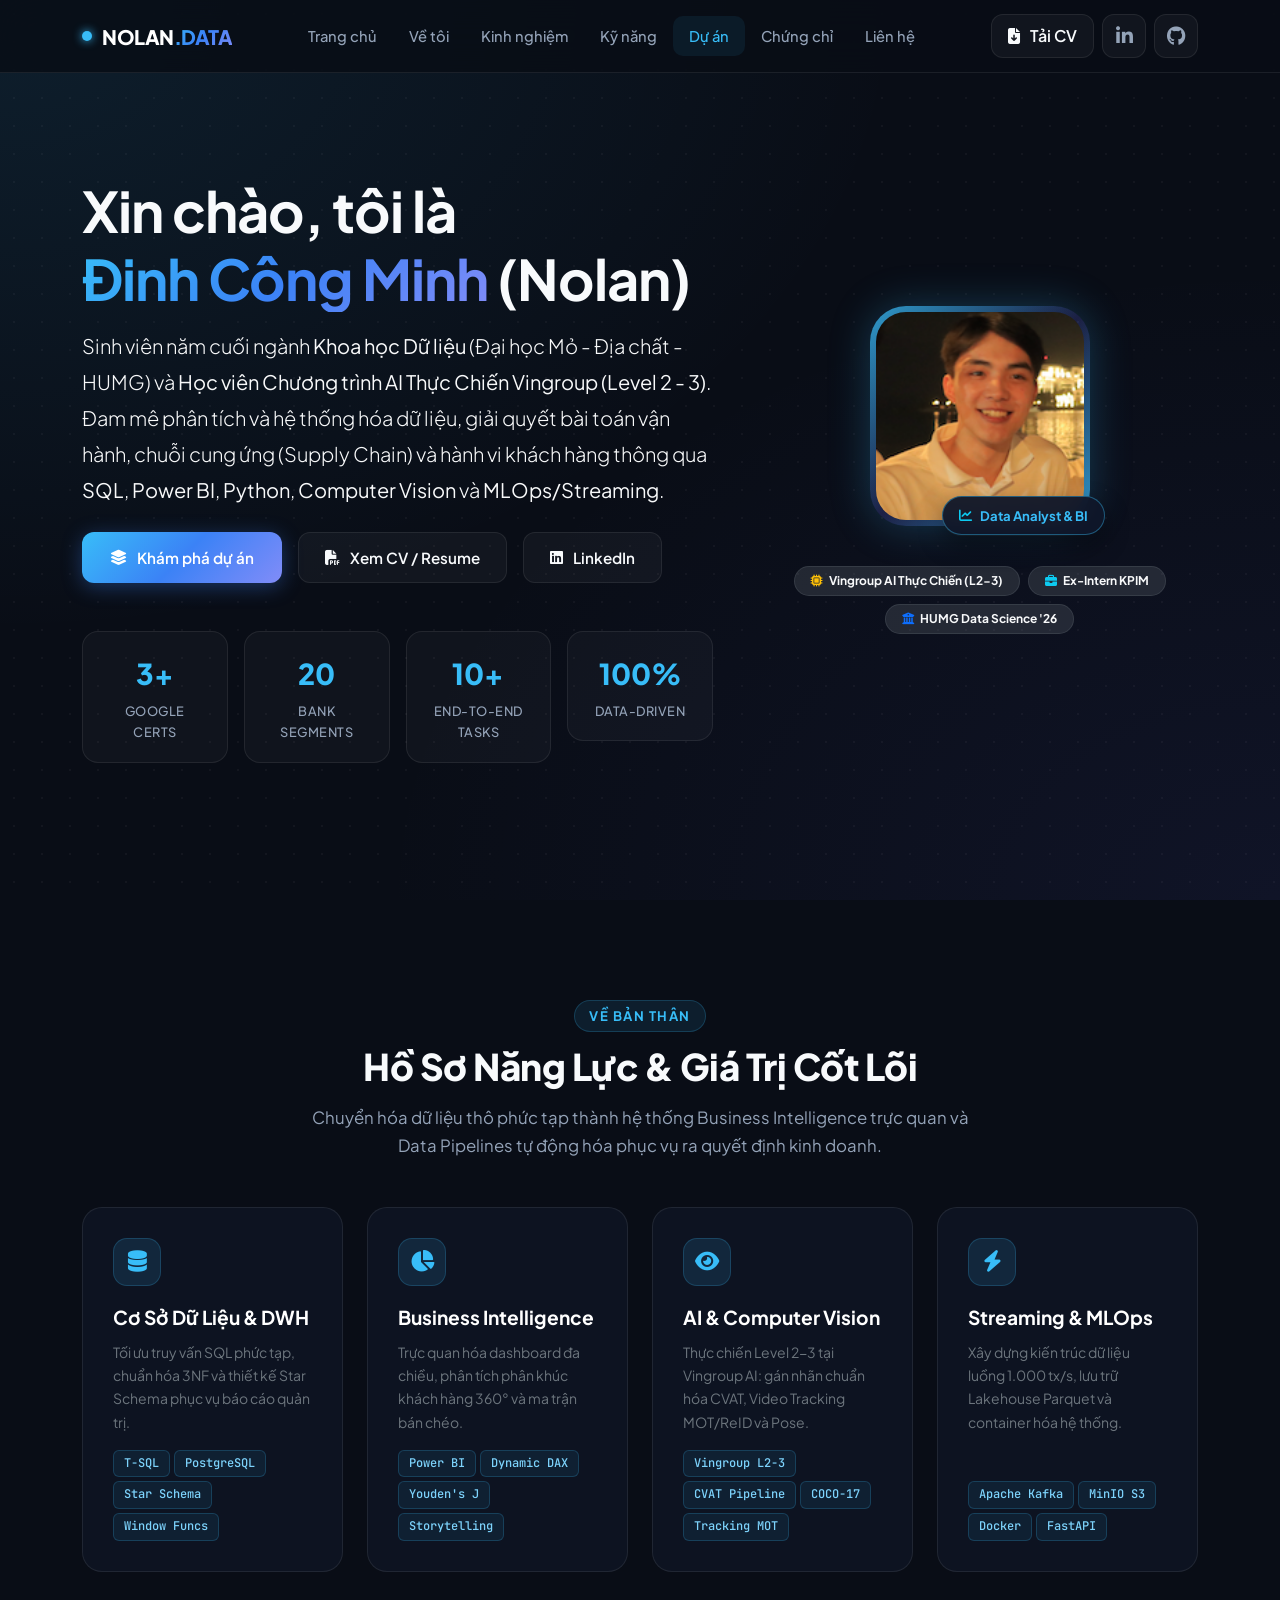
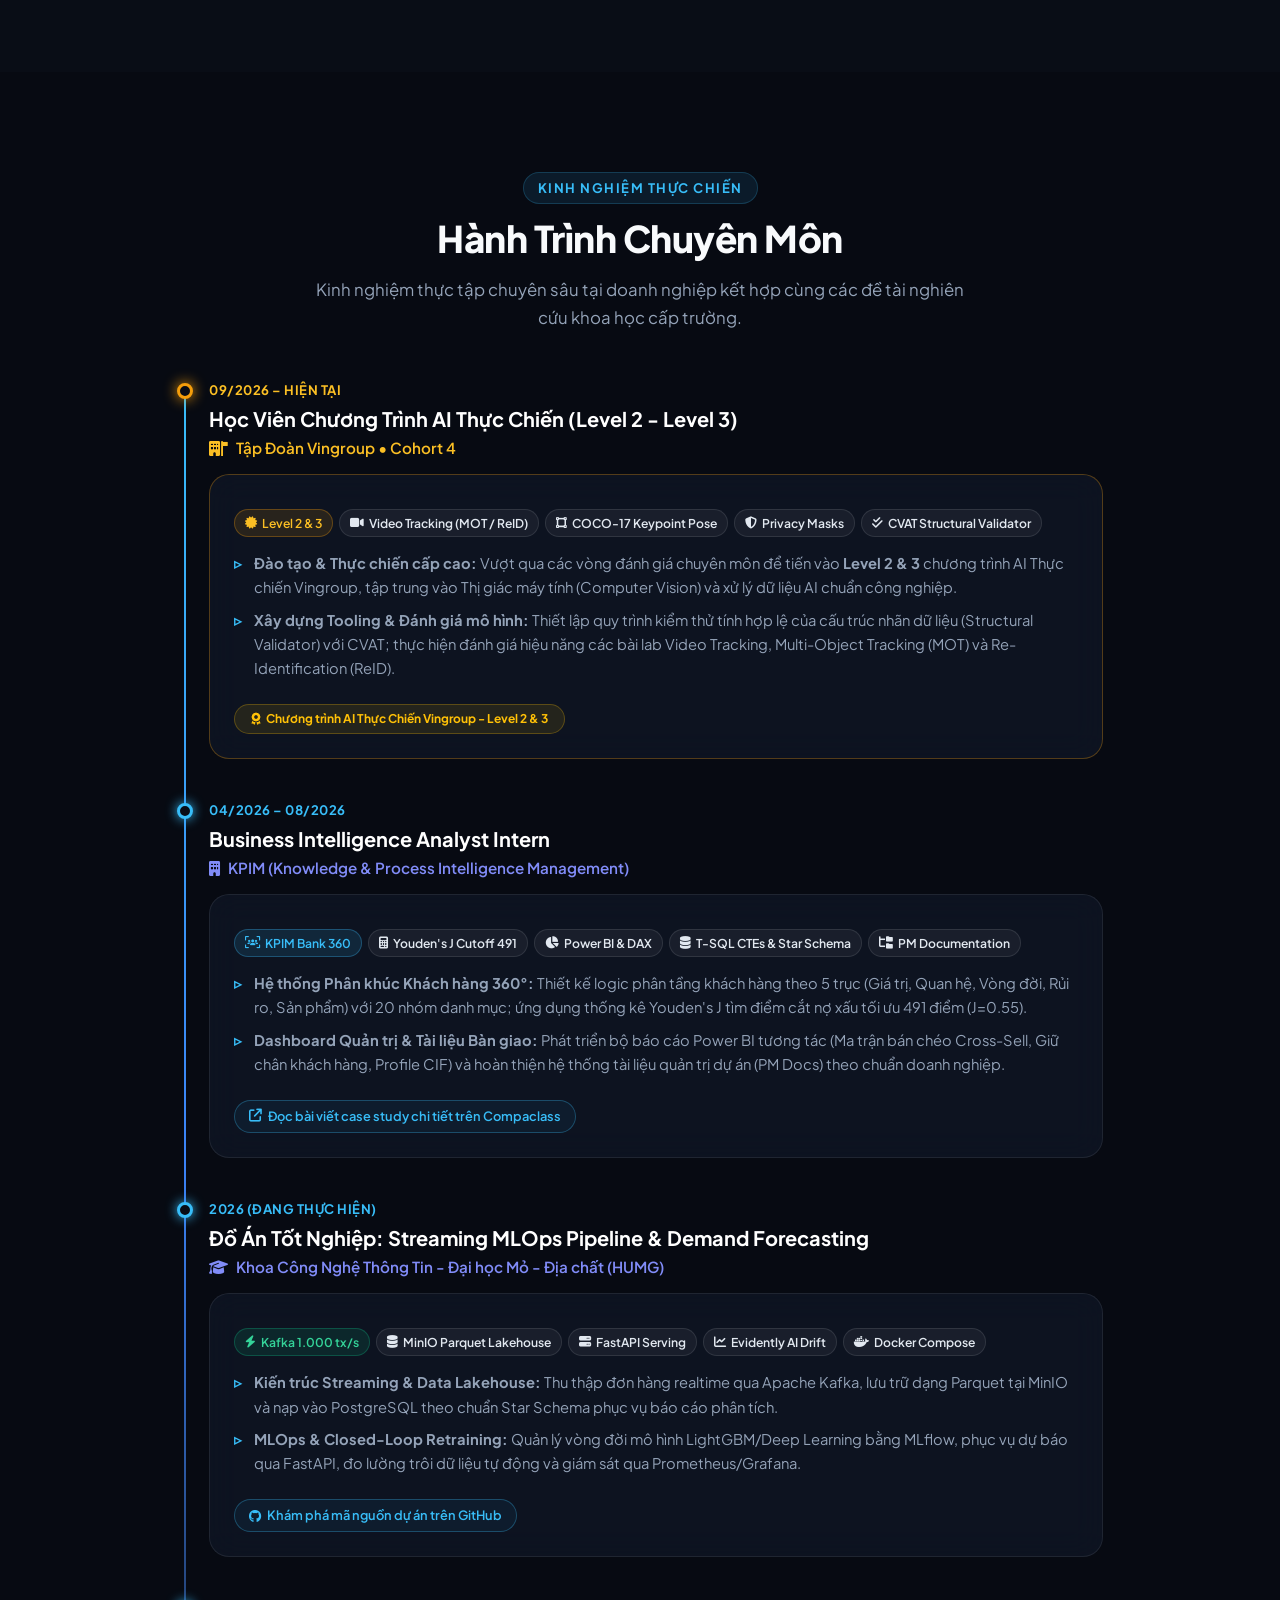
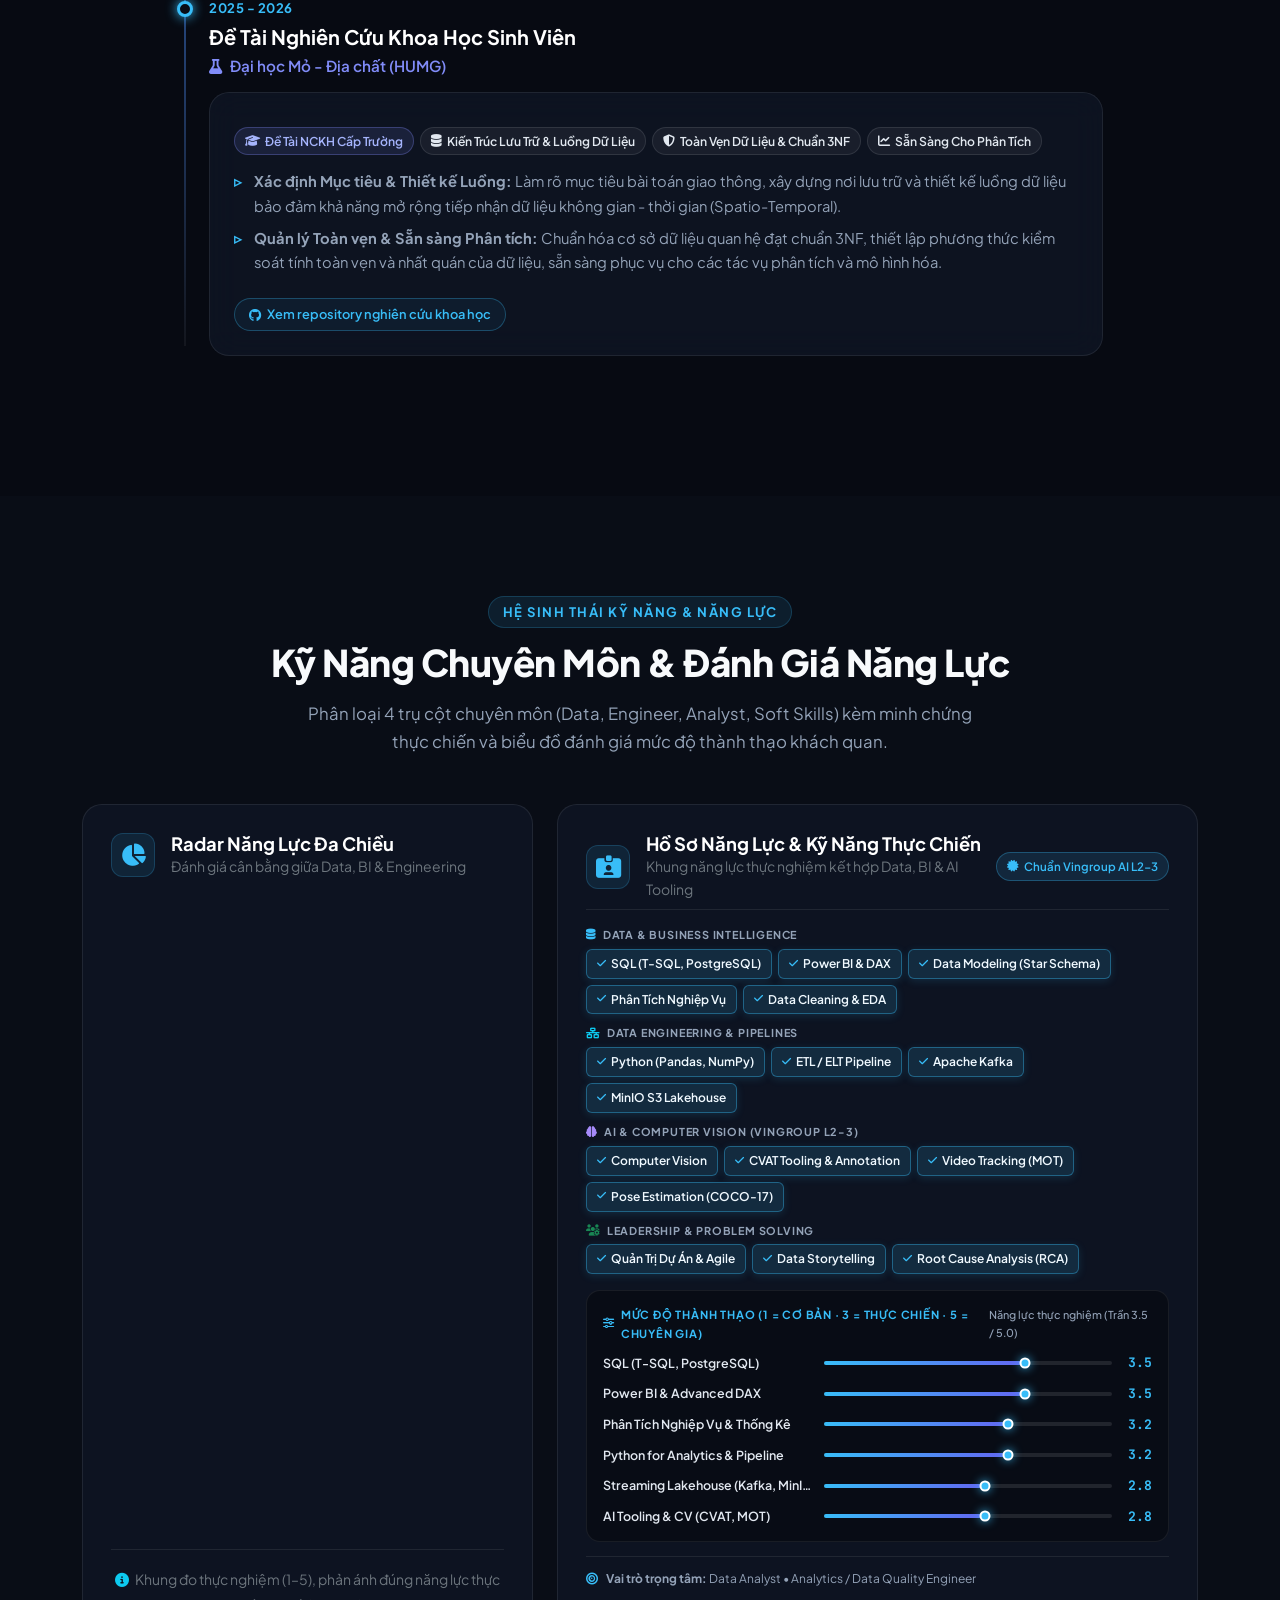
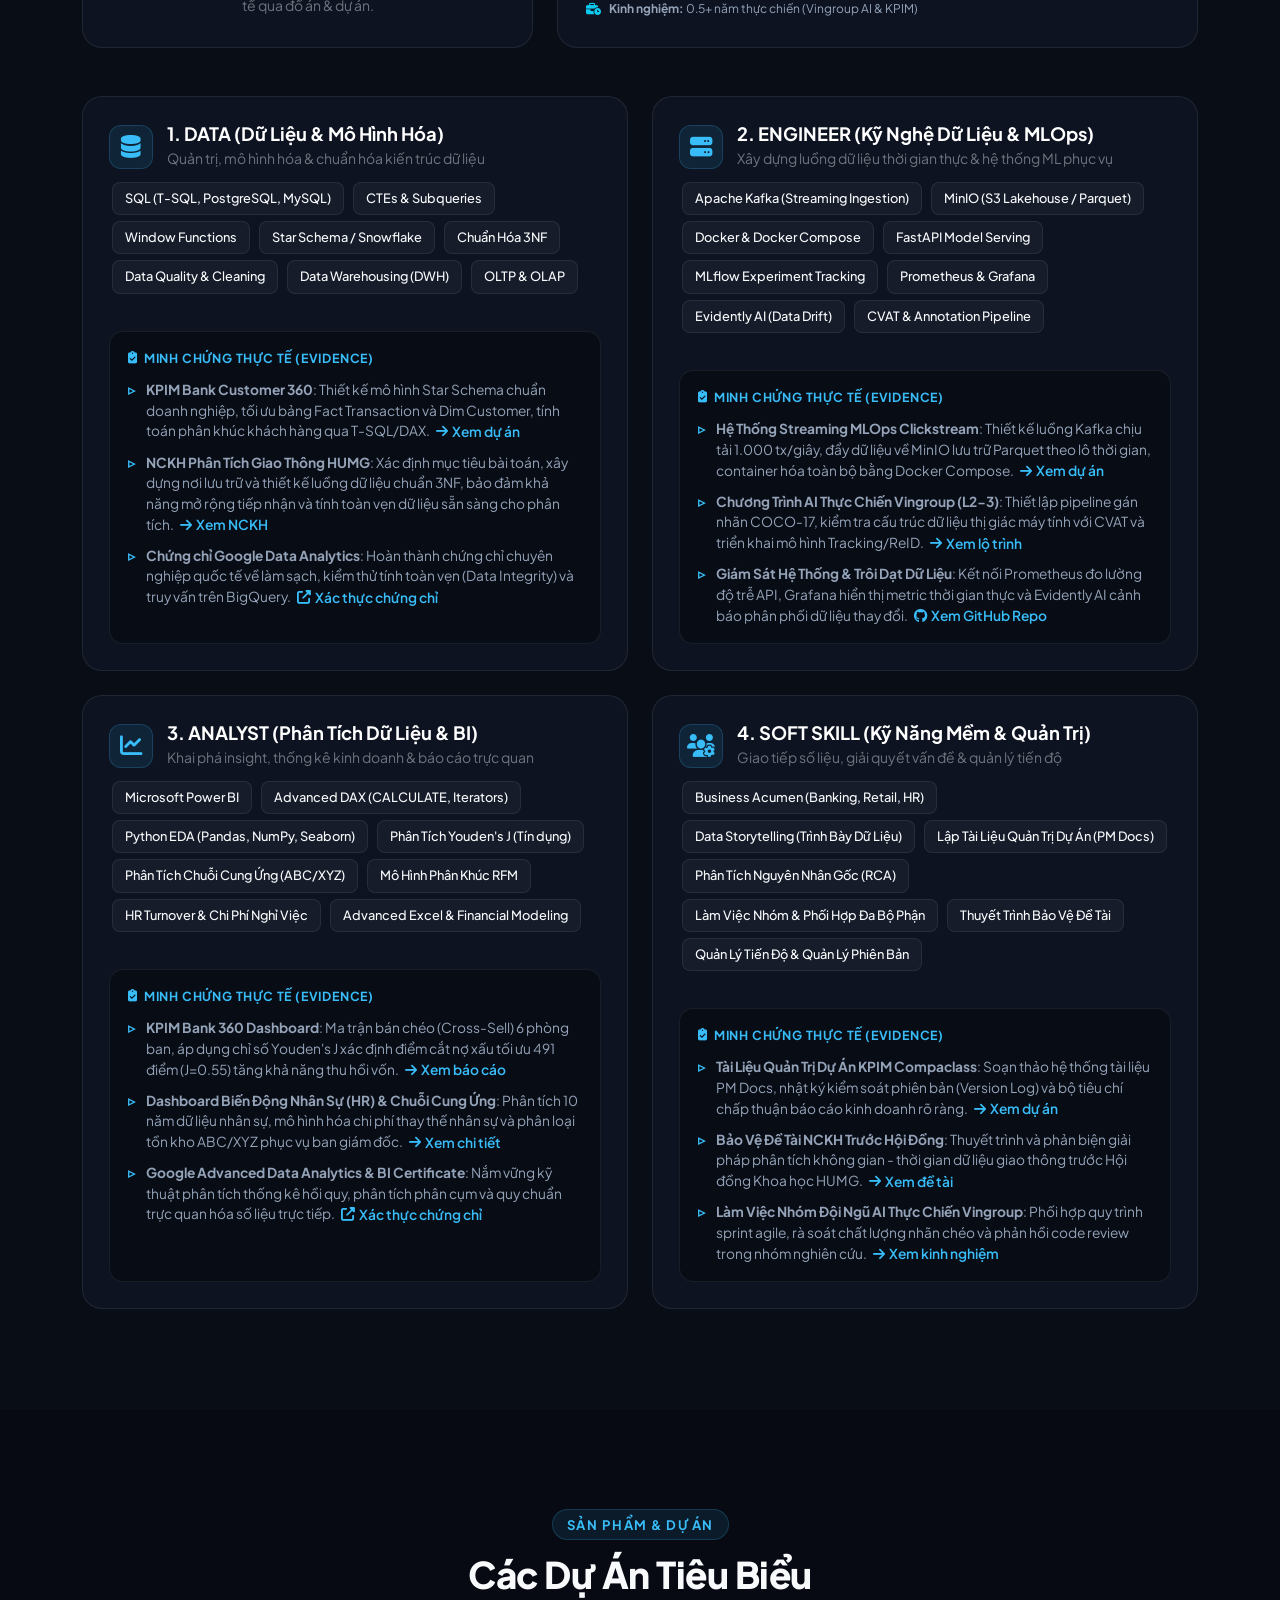
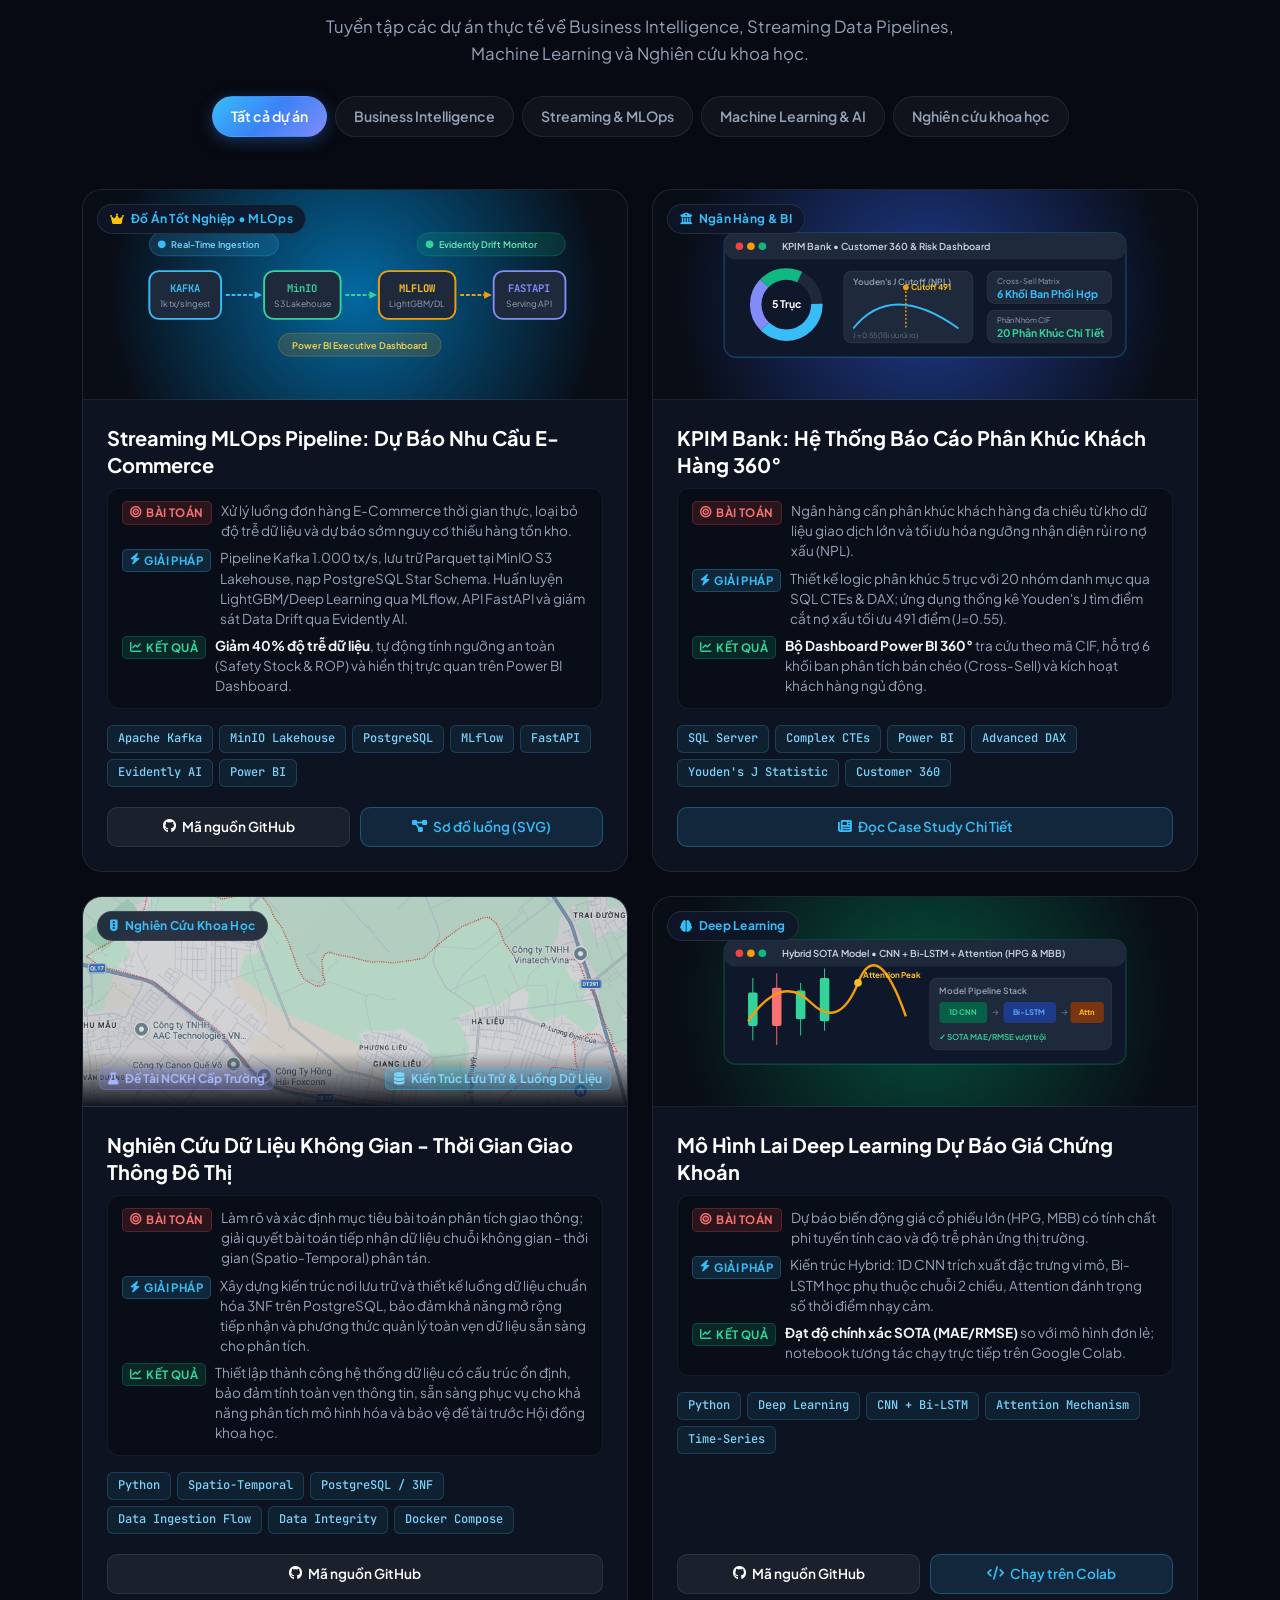
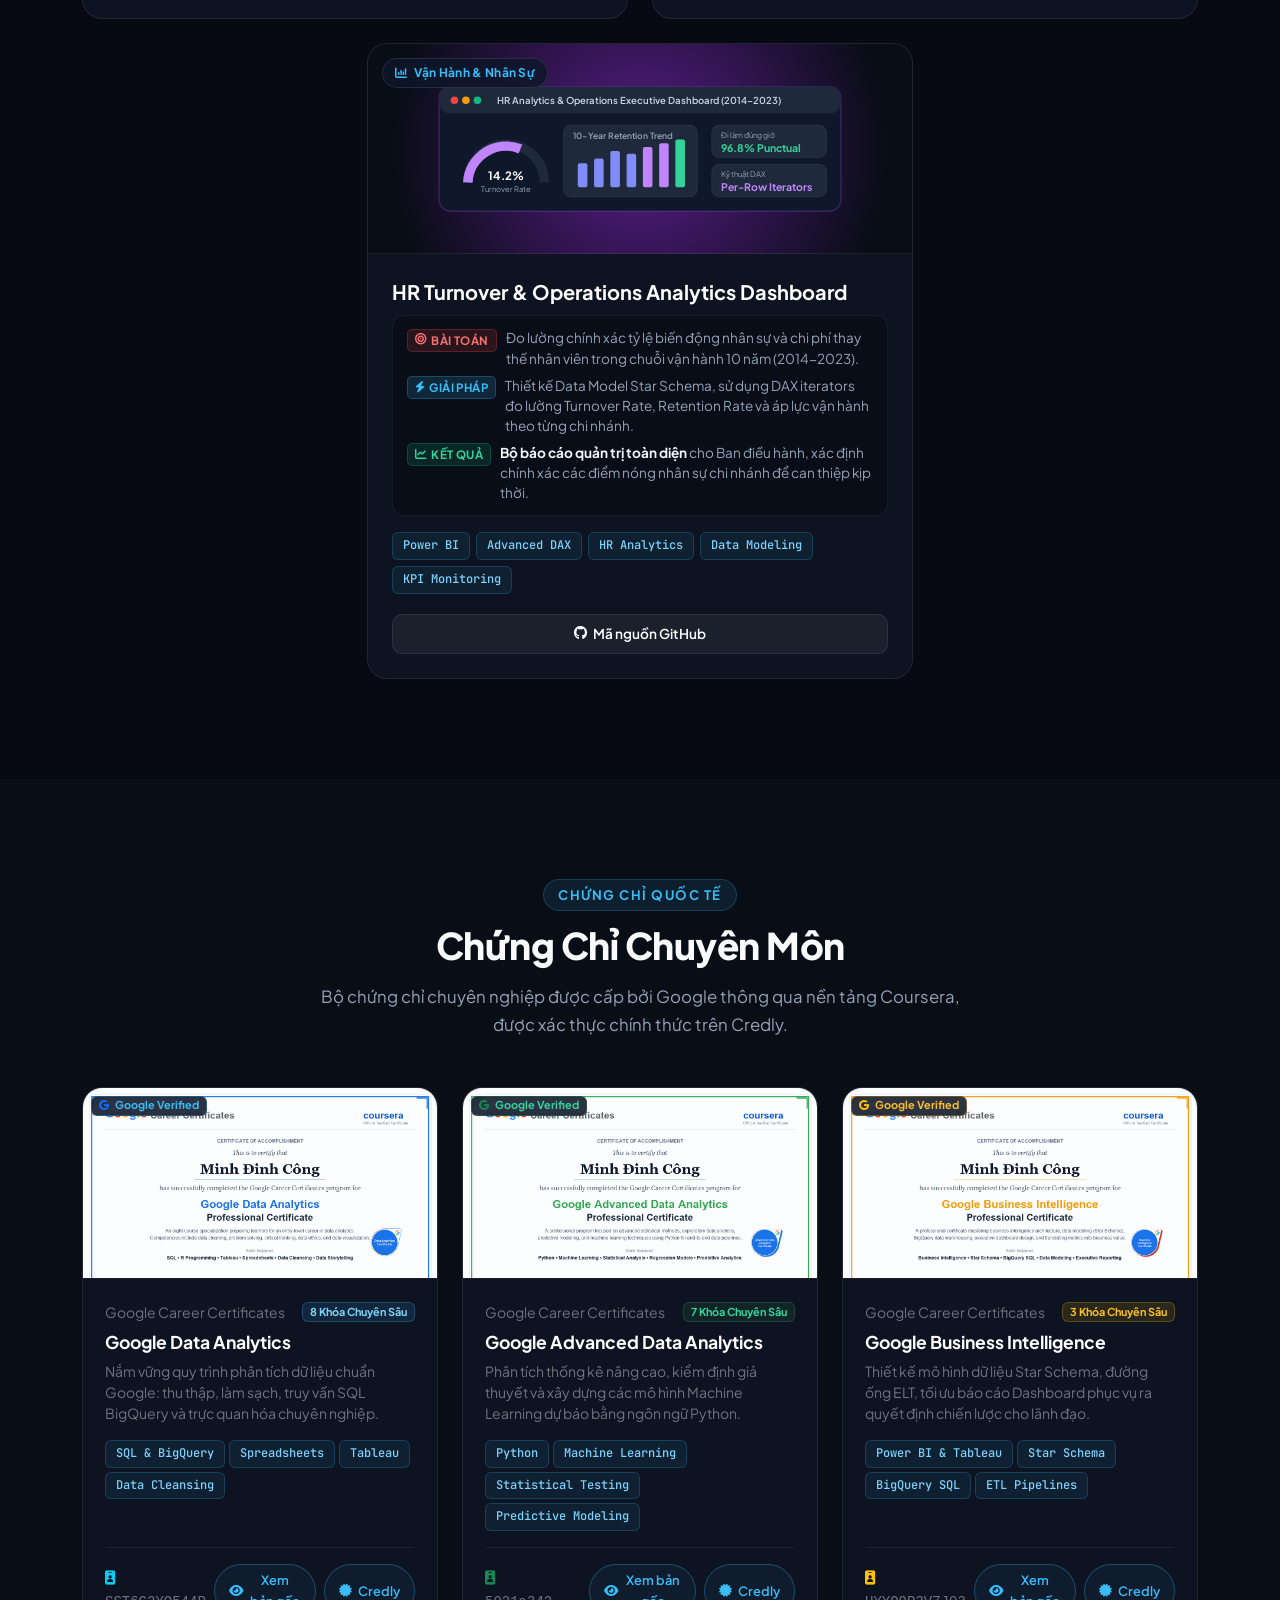
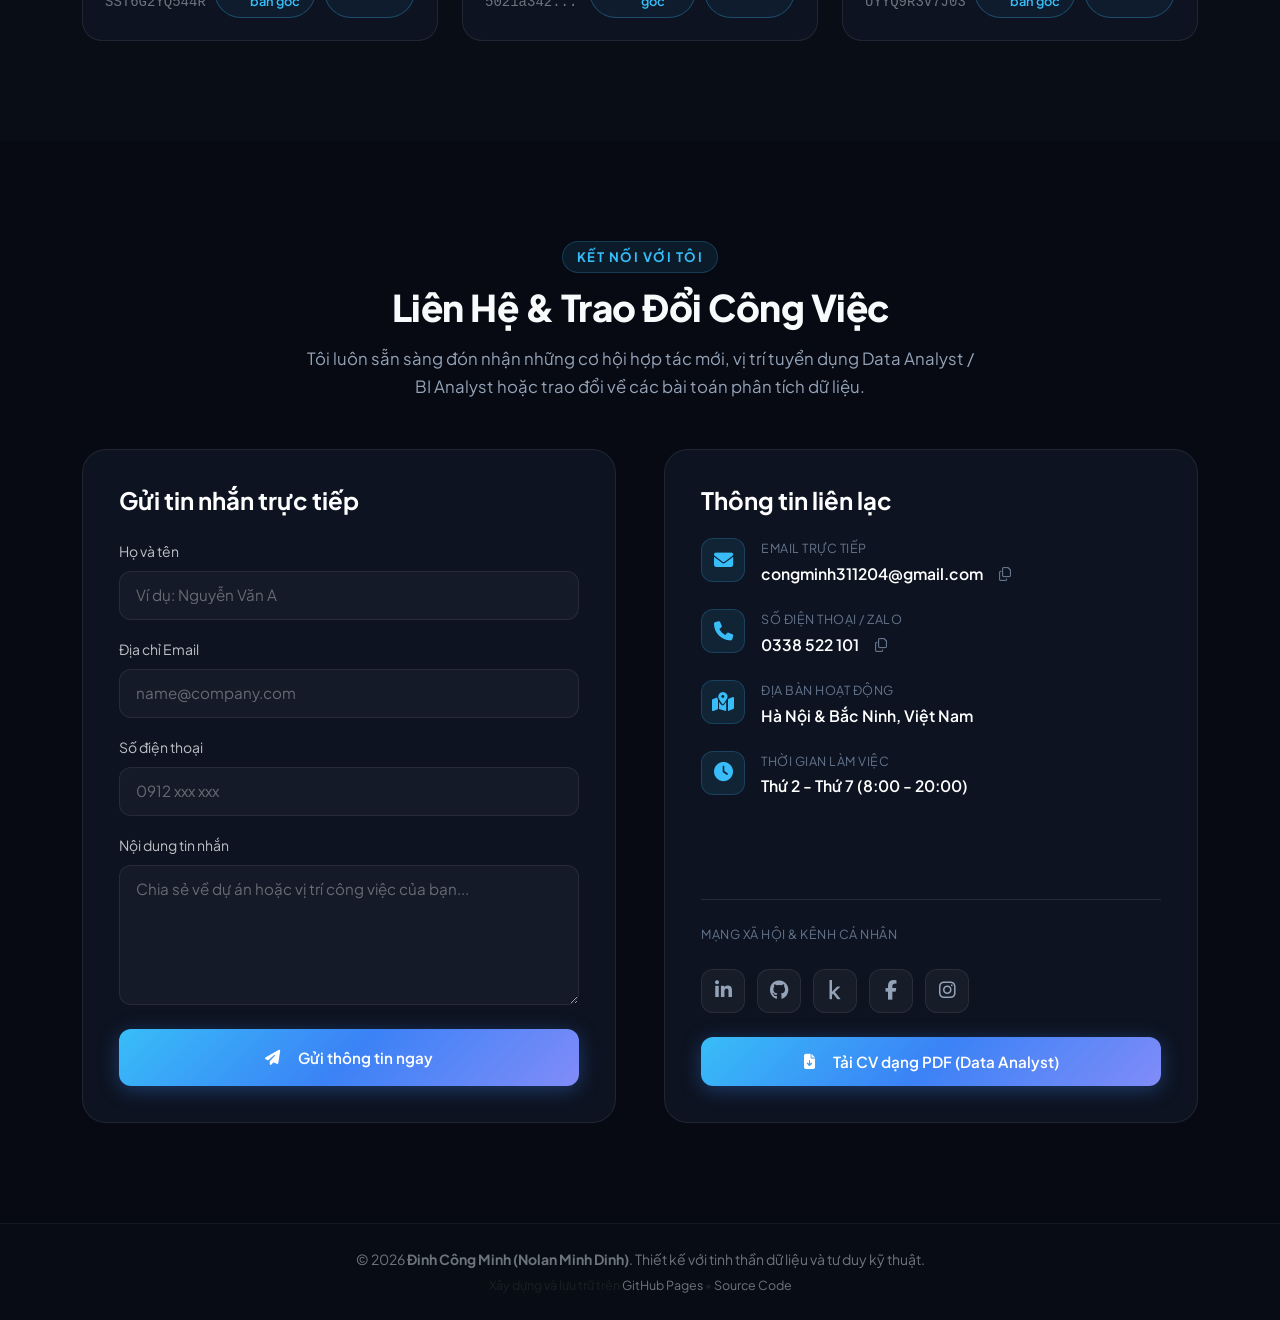
==== index.html @ faee8fd2 "style(hero): remove status pill banner at the top of hero section" ====
<!DOCTYPE html>
<html lang="vi">
<head>
    <meta charset="UTF-8">
    <meta name="viewport" content="width=device-width, initial-scale=1.0">
    <title>Đinh Công Minh (Nolan) | Data Analyst & Business Intelligence Portfolio</title>
    <meta name="description" content="Portfolio của Đinh Công Minh (Nolan Minh Dinh) - Data Analyst & Business Intelligence. Kinh nghiệm thực chiến tại KPIM, Vingroup AI, Streaming MLOps, Power BI, SQL, Python.">
    <meta name="author" content="Đinh Công Minh">

    <!-- Open Graph / SEO -->
    <meta property="og:type" content="website">
    <meta property="og:title" content="Đinh Công Minh (Nolan) - Data Analyst & BI Portfolio">
    <meta property="og:description" content="Chuyên viên Phân tích Dữ liệu & Business Intelligence - Xây dựng hệ thống báo cáo phân khúc khách hàng, Streaming MLOps, Deep Learning & Tối ưu hóa chuỗi cung ứng.">
    <meta property="og:image" content="images/avatar.png">

    <!-- Google Fonts: Plus Jakarta Sans & JetBrains Mono -->
    <link rel="preconnect" href="https://fonts.googleapis.com">
    <link rel="preconnect" href="https://fonts.gstatic.com" crossorigin>
    <link href="https://fonts.googleapis.com/css2?family=JetBrains+Mono:wght@400;500;600&family=Plus+Jakarta+Sans:wght@300;400;500;600;700;800&display=swap" rel="stylesheet">

    <!-- Bootstrap 5 & FontAwesome 6 -->
    <link href="https://cdn.jsdelivr.net/npm/bootstrap@5.3.3/dist/css/bootstrap.min.css" rel="stylesheet">
    <link rel="stylesheet" href="https://cdnjs.cloudflare.com/ajax/libs/font-awesome/6.5.2/css/all.min.css">

    <style>
        :root {
            --bg-base: #090d16;
            --bg-card: rgba(17, 24, 39, 0.7);
            --bg-card-hover: rgba(30, 41, 59, 0.85);
            --border-glass: rgba(255, 255, 255, 0.08);
            --border-glow: rgba(56, 189, 248, 0.4);
            
            --accent-cyan: #38bdf8;
            --accent-blue: #3b82f6;
            --accent-purple: #818cf8;
            --accent-emerald: #10b981;
            --accent-amber: #f59e0b;
            
            --text-primary: #f8fafc;
            --text-secondary: #94a3b8;
            --text-muted: #64748b;
            
            --gradient-primary: linear-gradient(135deg, #38bdf8 0%, #3b82f6 50%, #818cf8 100%);
            --gradient-accent: linear-gradient(135deg, #06b6d4 0%, #3b82f6 100%);
            --gradient-glow: radial-gradient(circle at 50% 0%, rgba(56, 189, 248, 0.15) 0%, transparent 70%);
        }

        * {
            box-sizing: border-box;
            scroll-behavior: smooth;
        }

        body {
            background-color: var(--bg-base);
            background-image: 
                radial-gradient(at 0% 0%, rgba(56, 189, 248, 0.1) 0px, transparent 50%),
                radial-gradient(at 100% 100%, rgba(99, 102, 241, 0.08) 0px, transparent 50%),
                radial-gradient(rgba(255, 255, 255, 0.04) 1px, transparent 1px);
            background-size: 100% 100%, 100% 100%, 28px 28px;
            background-attachment: fixed;
            color: var(--text-primary);
            font-family: 'Plus Jakarta Sans', sans-serif;
            overflow-x: hidden;
            line-height: 1.65;
        }

        /* Gradient Typography */
        .gradient-text {
            background: var(--gradient-primary);
            -webkit-background-clip: text;
            -webkit-text-fill-color: transparent;
            display: inline-block;
        }

        .code-font {
            font-family: 'JetBrains Mono', monospace;
        }

        /* Glassmorphism Classes */
        .glass-panel {
            background: var(--bg-card);
            backdrop-filter: blur(16px);
            -webkit-backdrop-filter: blur(16px);
            border: 1px solid var(--border-glass);
            border-radius: 20px;
            transition: all 0.35s cubic-bezier(0.4, 0, 0.2, 1);
        }

        .glass-panel:hover {
            border-color: rgba(56, 189, 248, 0.3);
            box-shadow: 0 12px 30px -10px rgba(0, 0, 0, 0.6), 0 0 25px rgba(56, 189, 248, 0.15);
        }

        /* Navbar */
        .navbar-custom {
            background: rgba(9, 13, 22, 0.85);
            backdrop-filter: blur(20px);
            -webkit-backdrop-filter: blur(20px);
            border-bottom: 1px solid var(--border-glass);
            padding: 14px 0;
            transition: all 0.3s ease;
        }

        .navbar-brand-badge {
            font-size: 1.25rem;
            font-weight: 800;
            letter-spacing: -0.5px;
            color: #ffffff;
            display: flex;
            align-items: center;
            gap: 10px;
            text-decoration: none;
        }

        .brand-dot {
            width: 10px;
            height: 10px;
            border-radius: 50%;
            background: var(--accent-cyan);
            box-shadow: 0 0 10px var(--accent-cyan);
            animation: pulse-dot 2s infinite;
        }

        @keyframes pulse-dot {
            0%, 100% { opacity: 1; transform: scale(1); }
            50% { opacity: 0.5; transform: scale(1.2); }
        }

        .nav-link {
            color: var(--text-secondary) !important;
            font-weight: 500;
            font-size: 0.92rem;
            padding: 8px 16px !important;
            border-radius: 10px;
            transition: all 0.25s ease;
        }

        .nav-link:hover, .nav-link.active {
            color: var(--accent-cyan) !important;
            background: rgba(56, 189, 248, 0.08);
        }

        /* Buttons */
        .btn-modern-primary {
            background: var(--gradient-primary);
            color: #ffffff;
            border: none;
            padding: 12px 28px;
            border-radius: 12px;
            font-weight: 600;
            font-size: 0.95rem;
            display: inline-flex;
            align-items: center;
            gap: 10px;
            transition: all 0.3s ease;
            box-shadow: 0 4px 20px rgba(59, 130, 246, 0.35);
            text-decoration: none;
        }

        .btn-modern-primary:hover {
            transform: translateY(-2px);
            box-shadow: 0 8px 25px rgba(59, 130, 246, 0.5);
            color: #ffffff;
        }

        .btn-modern-outline {
            background: rgba(255, 255, 255, 0.04);
            color: var(--text-primary);
            border: 1px solid var(--border-glass);
            padding: 12px 26px;
            border-radius: 12px;
            font-weight: 600;
            font-size: 0.95rem;
            display: inline-flex;
            align-items: center;
            gap: 10px;
            transition: all 0.3s ease;
            text-decoration: none;
        }

        .btn-modern-outline:hover {
            background: rgba(255, 255, 255, 0.1);
            border-color: var(--accent-cyan);
            color: var(--accent-cyan);
            transform: translateY(-2px);
        }

        /* Status Pill */
        .status-pill {
            display: inline-flex;
            align-items: center;
            gap: 8px;
            background: rgba(16, 185, 129, 0.1);
            border: 1px solid rgba(16, 185, 129, 0.3);
            color: #34d399;
            padding: 6px 16px;
            border-radius: 50px;
            font-size: 0.85rem;
            font-weight: 600;
            letter-spacing: 0.2px;
            margin-bottom: 24px;
        }

        .status-pill-dot {
            width: 8px;
            height: 8px;
            background: #10b981;
            border-radius: 50%;
            box-shadow: 0 0 10px #10b981;
            animation: pulse-dot 1.8s infinite;
        }

        /* Profile Image */
        .profile-wrapper {
            position: relative;
            display: inline-block;
        }

        .profile-img-container {
            width: 220px;
            height: 220px;
            border-radius: 36px;
            padding: 6px;
            background: linear-gradient(135deg, rgba(56, 189, 248, 0.8), rgba(99, 102, 241, 0.2), rgba(56, 189, 248, 0.8));
            box-shadow: 0 0 40px rgba(56, 189, 248, 0.25);
            transition: transform 0.4s ease, box-shadow 0.4s ease;
        }

        .profile-img-container:hover {
            transform: scale(1.04) rotate(1deg);
            box-shadow: 0 0 50px rgba(56, 189, 248, 0.45);
        }

        .profile-img {
            width: 100%;
            height: 100%;
            object-fit: cover;
            border-radius: 30px;
            background-color: #1e293b;
        }

        .floating-badge {
            position: absolute;
            bottom: -10px;
            right: -15px;
            background: rgba(15, 23, 42, 0.95);
            border: 1px solid rgba(56, 189, 248, 0.4);
            padding: 8px 16px;
            border-radius: 30px;
            font-size: 0.82rem;
            font-weight: 700;
            color: #38bdf8;
            box-shadow: 0 10px 25px rgba(0, 0, 0, 0.4);
            display: flex;
            align-items: center;
            gap: 8px;
            backdrop-filter: blur(10px);
        }

        /* Stat Counter Bento */
        .stat-card {
            background: rgba(255, 255, 255, 0.03);
            border: 1px solid var(--border-glass);
            border-radius: 16px;
            padding: 18px 20px;
            text-align: center;
            transition: all 0.3s ease;
        }

        .stat-card:hover {
            background: rgba(255, 255, 255, 0.06);
            border-color: rgba(56, 189, 248, 0.3);
            transform: translateY(-3px);
        }

        .stat-number {
            font-size: 1.8rem;
            font-weight: 800;
            color: var(--accent-cyan);
            margin-bottom: 4px;
        }

        .stat-label {
            font-size: 0.8rem;
            color: var(--text-secondary);
            font-weight: 500;
            text-transform: uppercase;
            letter-spacing: 0.5px;
        }

        /* Section Styling */
        section {
            padding: 100px 0;
            position: relative;
        }

        .section-tag {
            display: inline-block;
            font-size: 0.82rem;
            font-weight: 700;
            text-transform: uppercase;
            letter-spacing: 1.5px;
            color: var(--accent-cyan);
            background: rgba(56, 189, 248, 0.1);
            padding: 4px 14px;
            border-radius: 30px;
            margin-bottom: 12px;
            border: 1px solid rgba(56, 189, 248, 0.2);
        }

        .section-title {
            font-size: 2.3rem;
            font-weight: 800;
            letter-spacing: -0.5px;
            margin-bottom: 16px;
        }

        .section-subtitle {
            font-size: 1.05rem;
            color: var(--text-secondary);
            max-width: 680px;
            margin: 0 auto;
        }

        /* Bento Grid About */
        .bento-card {
            background: var(--bg-card);
            border: 1px solid var(--border-glass);
            border-radius: 20px;
            padding: 30px;
            height: 100%;
            transition: all 0.3s ease;
            position: relative;
            overflow: hidden;
        }

        .bento-card:hover {
            border-color: rgba(56, 189, 248, 0.3);
            transform: translateY(-4px);
            box-shadow: 0 15px 30px rgba(0, 0, 0, 0.4);
        }

        .bento-icon {
            width: 48px;
            height: 48px;
            border-radius: 14px;
            background: rgba(56, 189, 248, 0.12);
            color: var(--accent-cyan);
            display: flex;
            align-items: center;
            justify-content: center;
            font-size: 1.35rem;
            margin-bottom: 20px;
            border: 1px solid rgba(56, 189, 248, 0.2);
        }

        .bento-title {
            font-size: 1.2rem;
            font-weight: 700;
            margin-bottom: 12px;
            color: #ffffff;
        }

        .bento-desc {
            font-size: 0.92rem;
            color: var(--text-secondary);
            line-height: 1.6;
        }

        /* Timeline for Experience */
        .timeline {
            position: relative;
            padding-left: 32px;
        }

        .timeline::before {
            content: '';
            position: absolute;
            left: 7px;
            top: 10px;
            bottom: 10px;
            width: 2px;
            background: linear-gradient(to bottom, var(--accent-cyan), var(--accent-blue), rgba(255,255,255,0.05));
        }

        .timeline-item {
            position: relative;
            margin-bottom: 40px;
        }

        .timeline-dot {
            position: absolute;
            left: -32px;
            top: 4px;
            width: 16px;
            height: 16px;
            border-radius: 50%;
            background: var(--bg-base);
            border: 3px solid var(--accent-cyan);
            box-shadow: 0 0 12px var(--accent-cyan);
        }

        .timeline-date {
            font-size: 0.82rem;
            font-weight: 700;
            color: var(--accent-cyan);
            text-transform: uppercase;
            letter-spacing: 0.5px;
            margin-bottom: 6px;
        }

        .timeline-role {
            font-size: 1.25rem;
            font-weight: 700;
            color: #ffffff;
            margin-bottom: 4px;
        }

        .timeline-company {
            font-size: 0.95rem;
            color: var(--accent-purple);
            font-weight: 600;
            margin-bottom: 14px;
        }

        .timeline-highlights {
            list-style: none;
            padding-left: 0;
            font-size: 0.92rem;
            color: var(--text-secondary);
        }

        .timeline-highlights li {
            position: relative;
            padding-left: 20px;
            margin-bottom: 8px;
        }

        .timeline-highlights li::before {
            content: '▹';
            position: absolute;
            left: 0;
            color: var(--accent-cyan);
            font-weight: bold;
        }

        /* Project Cards */
        .project-filter-btn {
            background: rgba(255, 255, 255, 0.04);
            border: 1px solid var(--border-glass);
            color: var(--text-secondary);
            padding: 8px 18px;
            border-radius: 50px;
            font-size: 0.88rem;
            font-weight: 600;
            margin: 4px;
            transition: all 0.25s ease;
            cursor: pointer;
        }

        .project-filter-btn:hover, .project-filter-btn.active {
            background: var(--gradient-primary);
            color: #ffffff;
            border-color: transparent;
            box-shadow: 0 4px 15px rgba(59, 130, 246, 0.35);
        }

        .project-card {
            background: var(--bg-card);
            border: 1px solid var(--border-glass);
            border-radius: 20px;
            overflow: hidden;
            display: flex;
            flex-direction: column;
            height: 100%;
            transition: all 0.35s cubic-bezier(0.4, 0, 0.2, 1);
        }

        .project-card:hover {
            transform: translateY(-8px);
            border-color: rgba(56, 189, 248, 0.4);
            box-shadow: 0 16px 36px -12px rgba(0, 0, 0, 0.7), 0 0 25px rgba(56, 189, 248, 0.15);
        }

        .project-media {
            height: 210px;
            width: 100%;
            background: linear-gradient(135deg, rgba(30, 41, 59, 0.8), rgba(15, 23, 42, 0.95));
            border-bottom: 1px solid var(--border-glass);
            position: relative;
            display: flex;
            align-items: center;
            justify-content: center;
            overflow: hidden;
        }

        .project-media img {
            width: 100%;
            height: 100%;
            object-fit: cover;
            transition: transform 0.5s ease;
        }

        .project-card:hover .project-media img {
            transform: scale(1.06);
        }

        .project-category-badge {
            position: absolute;
            top: 14px;
            left: 14px;
            background: rgba(15, 23, 42, 0.85);
            border: 1px solid rgba(255, 255, 255, 0.1);
            backdrop-filter: blur(8px);
            padding: 4px 12px;
            border-radius: 30px;
            font-size: 0.75rem;
            font-weight: 700;
            color: var(--accent-cyan);
            letter-spacing: 0.3px;
        }

        .project-body {
            padding: 24px;
            display: flex;
            flex-direction: column;
            flex-grow: 1;
        }

        .project-title {
            font-size: 1.25rem;
            font-weight: 700;
            color: #ffffff;
            margin-bottom: 10px;
            line-height: 1.35;
        }

        .project-desc {
            font-size: 0.9rem;
            color: var(--text-secondary);
            margin-bottom: 18px;
            flex-grow: 1;
            line-height: 1.6;
        }

        .tech-pill-group {
            display: flex;
            flex-wrap: wrap;
            gap: 6px;
            margin-bottom: 20px;
        }

        .tech-pill {
            background: rgba(56, 189, 248, 0.08);
            border: 1px solid rgba(56, 189, 248, 0.2);
            color: #7dd3fc;
            font-size: 0.75rem;
            font-family: 'JetBrains Mono', monospace;
            padding: 3px 10px;
            border-radius: 6px;
            font-weight: 500;
        }

        .project-links {
            display: flex;
            gap: 10px;
            margin-top: auto;
        }

        .btn-project-link {
            flex: 1;
            text-align: center;
            padding: 8px 14px;
            border-radius: 10px;
            font-size: 0.85rem;
            font-weight: 600;
            text-decoration: none;
            display: inline-flex;
            align-items: center;
            justify-content: center;
            gap: 6px;
            transition: all 0.25s ease;
        }

        .btn-project-github {
            background: rgba(255, 255, 255, 0.06);
            border: 1px solid var(--border-glass);
            color: #ffffff;
        }

        .btn-project-github:hover {
            background: rgba(255, 255, 255, 0.12);
            border-color: #ffffff;
            color: #ffffff;
        }

        .btn-project-demo {
            background: rgba(56, 189, 248, 0.12);
            border: 1px solid rgba(56, 189, 248, 0.3);
            color: var(--accent-cyan);
        }

        .btn-project-demo:hover {
            background: var(--accent-cyan);
            color: #090d16;
            border-color: var(--accent-cyan);
        }

        /* Scannable Project Structured Rows */
        .project-meta-box {
            background: rgba(0, 0, 0, 0.28);
            border: 1px solid rgba(255, 255, 255, 0.06);
            border-radius: 12px;
            padding: 12px 14px;
            margin-bottom: 16px;
            display: flex;
            flex-direction: column;
            gap: 7px;
        }

        .project-meta-row {
            display: flex;
            align-items: baseline;
            gap: 9px;
            font-size: 0.85rem;
            line-height: 1.48;
        }

        .project-meta-label {
            font-size: 0.72rem;
            font-weight: 700;
            text-transform: uppercase;
            letter-spacing: 0.4px;
            padding: 2px 7px;
            border-radius: 5px;
            flex-shrink: 0;
            display: inline-flex;
            align-items: center;
            gap: 4px;
        }

        .meta-label-problem {
            background: rgba(239, 68, 68, 0.15);
            color: #f87171;
            border: 1px solid rgba(239, 68, 68, 0.25);
        }

        .meta-label-solution {
            background: rgba(56, 189, 248, 0.15);
            color: #38bdf8;
            border: 1px solid rgba(56, 189, 248, 0.25);
        }

        .meta-label-impact {
            background: rgba(16, 185, 129, 0.15);
            color: #34d399;
            border: 1px solid rgba(16, 185, 129, 0.25);
        }

        .project-meta-val {
            color: var(--text-secondary);
        }

        .project-meta-val strong {
            color: #f1f5f9;
        }

        /* Experience Visual Chips */
        .exp-chip-group {
            display: flex;
            flex-wrap: wrap;
            gap: 6px;
            margin: 10px 0 14px 0;
        }

        .exp-chip {
            font-size: 0.76rem;
            font-weight: 600;
            padding: 3px 10px;
            border-radius: 50px;
            background: rgba(255, 255, 255, 0.05);
            border: 1px solid rgba(255, 255, 255, 0.1);
            color: #e2e8f0;
            display: inline-flex;
            align-items: center;
            gap: 5px;
        }

        .exp-chip-gold {
            background: rgba(245, 158, 11, 0.12);
            border-color: rgba(245, 158, 11, 0.3);
            color: #fbbf24;
        }

        .exp-chip-cyan {
            background: rgba(56, 189, 248, 0.12);
            border-color: rgba(56, 189, 248, 0.3);
            color: #38bdf8;
        }

        .exp-chip-emerald {
            background: rgba(16, 185, 129, 0.12);
            border-color: rgba(16, 185, 129, 0.3);
            color: #34d399;
        }

        .exp-chip-purple {
            background: rgba(129, 140, 248, 0.12);
            border-color: rgba(129, 140, 248, 0.3);
            color: #a5b4fc;
        }

        /* Certificate Cards with Visual Document Previews */
        .cert-card {
            background: var(--bg-card);
            border: 1px solid var(--border-glass);
            border-radius: 20px;
            overflow: hidden;
            display: flex;
            flex-direction: column;
            height: 100%;
            transition: all 0.35s ease;
        }

        .cert-card:hover {
            border-color: rgba(56, 189, 248, 0.45);
            transform: translateY(-5px);
            box-shadow: 0 16px 36px rgba(0, 0, 0, 0.45), 0 0 25px rgba(56, 189, 248, 0.12);
        }

        .cert-img-wrapper {
            position: relative;
            width: 100%;
            background: rgba(0, 0, 0, 0.4);
            border-bottom: 1px solid rgba(255, 255, 255, 0.08);
            cursor: pointer;
            overflow: hidden;
        }

        .cert-img-preview {
            width: 100%;
            height: 190px;
            object-fit: cover;
            object-position: top center;
            display: block;
            transition: transform 0.4s ease;
        }

        .cert-img-wrapper:hover .cert-img-preview {
            transform: scale(1.04);
        }

        .cert-img-overlay {
            position: absolute;
            inset: 0;
            background: rgba(9, 13, 22, 0.65);
            display: flex;
            align-items: center;
            justify-content: center;
            opacity: 0;
            transition: opacity 0.3s ease;
            backdrop-filter: blur(2px);
        }

        .cert-img-wrapper:hover .cert-img-overlay {
            opacity: 1;
        }

        .btn-view-cert-zoom {
            background: var(--gradient-primary);
            color: #090d16;
            font-size: 0.8rem;
            font-weight: 700;
            padding: 8px 16px;
            border-radius: 50px;
            display: inline-flex;
            align-items: center;
            gap: 6px;
            box-shadow: 0 4px 15px rgba(56, 189, 248, 0.4);
            user-select: none;
        }

        .cert-body-content {
            padding: 22px;
            display: flex;
            flex-direction: column;
            flex-grow: 1;
        }

        .btn-verify-badge {
            font-size: 0.8rem;
            font-weight: 600;
            color: var(--accent-cyan);
            border: 1px solid rgba(56, 189, 248, 0.3);
            background: rgba(56, 189, 248, 0.06);
            padding: 5px 14px;
            border-radius: 50px;
            text-decoration: none;
            display: inline-flex;
            align-items: center;
            gap: 6px;
            transition: 0.25s ease;
        }

        .btn-verify-badge:hover {
            background: var(--accent-cyan);
            color: #090d16;
            border-color: var(--accent-cyan);
        }

        /* Certificate Lightbox Modal */
        .cert-modal-backdrop {
            position: fixed;
            inset: 0;
            background: rgba(4, 7, 15, 0.88);
            backdrop-filter: blur(10px);
            z-index: 10000;
            display: none;
            align-items: center;
            justify-content: center;
            padding: 20px;
            opacity: 0;
            transition: opacity 0.3s ease;
        }

        .cert-modal-backdrop.active {
            display: flex;
            opacity: 1;
        }

        .cert-modal-dialog {
            background: #0f172a;
            border: 1px solid rgba(56, 189, 248, 0.35);
            border-radius: 20px;
            max-width: 950px;
            width: 100%;
            overflow: hidden;
            box-shadow: 0 25px 65px rgba(0, 0, 0, 0.75), 0 0 30px rgba(56, 189, 248, 0.15);
            transform: scale(0.95);
            transition: transform 0.3s ease;
        }

        .cert-modal-backdrop.active .cert-modal-dialog {
            transform: scale(1);
        }

        .cert-modal-header {
            padding: 16px 22px;
            background: rgba(255, 255, 255, 0.04);
            border-bottom: 1px solid rgba(255, 255, 255, 0.08);
            display: flex;
            align-items: center;
            justify-content: space-between;
        }

        .cert-modal-body {
            padding: 18px;
            background: #090d16;
            text-align: center;
        }

        .cert-modal-img {
            max-width: 100%;
            max-height: 72vh;
            border-radius: 12px;
            box-shadow: 0 8px 30px rgba(0, 0, 0, 0.5);
            border: 1px solid rgba(255, 255, 255, 0.1);
        }

        .cert-modal-footer {
            padding: 14px 22px;
            background: rgba(255, 255, 255, 0.03);
            border-top: 1px solid rgba(255, 255, 255, 0.08);
            display: flex;
            align-items: center;
            justify-content: space-between;
            flex-wrap: wrap;
            gap: 10px;
        }

        /* Skill Cards & Evidence */
        .skill-group-card {
            background: var(--bg-card);
            border: 1px solid var(--border-glass);
            border-radius: 20px;
            padding: 26px;
            height: 100%;
            transition: all 0.35s ease;
            display: flex;
            flex-direction: column;
        }

        .skill-group-card:hover {
            border-color: rgba(56, 189, 248, 0.4);
            transform: translateY(-5px);
            box-shadow: 0 15px 35px rgba(0, 0, 0, 0.45), 0 0 25px rgba(56, 189, 248, 0.12);
        }

        .skill-group-header {
            display: flex;
            align-items: center;
            gap: 14px;
            margin-bottom: 8px;
        }

        .skill-group-icon {
            font-size: 1.4rem;
            color: var(--accent-cyan);
            width: 44px;
            height: 44px;
            border-radius: 12px;
            background: rgba(56, 189, 248, 0.1);
            border: 1px solid rgba(56, 189, 248, 0.2);
            display: flex;
            align-items: center;
            justify-content: center;
            flex-shrink: 0;
        }

        .skill-group-title {
            font-size: 1.15rem;
            font-weight: 700;
            color: #ffffff;
            margin: 0;
        }

        .skill-group-subtitle {
            font-size: 0.84rem;
            color: var(--text-secondary);
            margin-bottom: 14px;
            line-height: 1.45;
        }

        .skill-item-tag {
            display: inline-block;
            background: rgba(255, 255, 255, 0.04);
            border: 1px solid var(--border-glass);
            color: var(--text-primary);
            padding: 5px 12px;
            border-radius: 8px;
            font-size: 0.8rem;
            font-weight: 500;
            margin: 3px;
            transition: 0.2s;
        }

        .skill-item-tag:hover {
            border-color: var(--accent-cyan);
            color: var(--accent-cyan);
            background: rgba(56, 189, 248, 0.08);
        }

        .skill-evidence-box {
            background: rgba(0, 0, 0, 0.35);
            border: 1px solid rgba(255, 255, 255, 0.07);
            border-radius: 14px;
            padding: 16px 18px;
            margin-top: 18px;
            flex-grow: 1;
        }

        .skill-evidence-title {
            font-size: 0.78rem;
            text-transform: uppercase;
            letter-spacing: 0.8px;
            color: var(--accent-cyan);
            font-weight: 700;
            margin-bottom: 12px;
            display: flex;
            align-items: center;
            gap: 6px;
        }

        .evidence-list {
            list-style: none;
            padding-left: 0;
            margin-bottom: 0;
            font-size: 0.86rem;
        }

        .evidence-item {
            position: relative;
            padding-left: 18px;
            margin-bottom: 10px;
            color: var(--text-secondary);
            line-height: 1.5;
        }

        .evidence-item:last-child {
            margin-bottom: 0;
        }

        .evidence-item::before {
            content: '▹';
            position: absolute;
            left: 0;
            color: var(--accent-cyan);
            font-weight: bold;
        }

        .evidence-link {
            color: var(--accent-cyan);
            text-decoration: none;
            font-weight: 600;
            transition: 0.2s;
            display: inline-flex;
            align-items: center;
            gap: 4px;
        }

        .evidence-link:hover {
            color: #ffffff;
            text-decoration: underline;
        }

        /* Proficiency Bars & Radar Styles */
        .proficiency-card {
            background: var(--bg-card);
            border: 1px solid var(--border-glass);
            border-radius: 20px;
            padding: 28px;
            height: 100%;
        }

        .proficiency-bar-wrapper {
            margin-bottom: 14px;
        }

        .proficiency-bar-wrapper:last-child {
            margin-bottom: 0;
        }

        .proficiency-info {
            display: flex;
            justify-content: space-between;
            align-items: center;
            margin-bottom: 5px;
            font-size: 0.86rem;
        }

        .proficiency-label {
            font-weight: 600;
            color: #f1f5f9;
        }

        .proficiency-meta {
            display: flex;
            align-items: center;
            gap: 8px;
        }

        .proficiency-value {
            font-family: 'JetBrains Mono', monospace;
            font-weight: 700;
            color: var(--accent-cyan);
            font-size: 0.82rem;
        }

        .badge-level {
            font-size: 0.68rem;
            padding: 2px 8px;
            border-radius: 50px;
            font-weight: 700;
            letter-spacing: 0.3px;
        }

        .level-advanced {
            background: rgba(16, 185, 129, 0.15);
            color: #34d399;
            border: 1px solid rgba(16, 185, 129, 0.3);
        }

        .level-proficient {
            background: rgba(56, 189, 248, 0.15);
            color: #38bdf8;
            border: 1px solid rgba(56, 189, 248, 0.3);
        }

        .level-intermediate {
            background: rgba(245, 158, 11, 0.15);
            color: #fbbf24;
            border: 1px solid rgba(245, 158, 11, 0.3);
        }

        .proficiency-bar-bg {
            height: 7px;
            background: rgba(255, 255, 255, 0.06);
            border-radius: 50px;
            overflow: hidden;
            border: 1px solid rgba(255, 255, 255, 0.05);
        }

        .proficiency-bar-fill {
            height: 100%;
            border-radius: 50px;
            background: var(--gradient-primary);
            box-shadow: 0 0 10px rgba(56, 189, 248, 0.4);
            transition: width 1.2s cubic-bezier(0.4, 0, 0.2, 1);
        }

        /* Vingroup AI Style Compact Competency Profile */
        .profile-section-badge {
            background: rgba(56, 189, 248, 0.12);
            color: #38bdf8;
            border: 1px solid rgba(56, 189, 248, 0.3);
            font-size: 0.72rem;
            padding: 4px 10px;
            border-radius: 50px;
            font-weight: 600;
            display: inline-flex;
            align-items: center;
            gap: 5px;
            white-space: nowrap;
        }

        .category-block {
            margin-bottom: 10px;
        }

        .category-block:last-child {
            margin-bottom: 0;
        }

        .category-title {
            font-size: 0.68rem;
            text-transform: uppercase;
            font-weight: 700;
            letter-spacing: 0.8px;
            color: #94a3b8;
            margin-bottom: 5px;
            display: flex;
            align-items: center;
            gap: 6px;
        }

        .pill-wrap {
            display: flex;
            flex-wrap: wrap;
            gap: 6px;
        }

        .vg-pill {
            display: inline-flex;
            align-items: center;
            gap: 5px;
            font-size: 0.75rem;
            font-weight: 600;
            padding: 4px 10px;
            border-radius: 6px;
            transition: all 0.2s ease;
            user-select: none;
            background: rgba(56, 189, 248, 0.08);
            border: 1px solid rgba(56, 189, 248, 0.2);
            color: #93c5fd;
        }

        .vg-pill.active {
            background: rgba(56, 189, 248, 0.14);
            color: #f0f9ff;
            border: 1px solid rgba(56, 189, 248, 0.38);
            box-shadow: 0 2px 8px rgba(56, 189, 248, 0.15);
        }

        .vg-pill.active i {
            font-size: 0.65rem;
            font-weight: 900;
            color: #38bdf8;
        }

        .vg-pill:hover {
            background: rgba(56, 189, 248, 0.24);
            border-color: #38bdf8;
            color: #ffffff;
            transform: translateY(-1px);
        }

        /* 1-5 Slider Scale Box */
        .slider-scale-box {
            background: rgba(0, 0, 0, 0.35);
            border: 1px solid rgba(255, 255, 255, 0.07);
            border-radius: 14px;
            padding: 14px 16px;
            margin-top: 14px;
        }

        .slider-scale-header {
            display: flex;
            justify-content: space-between;
            align-items: center;
            margin-bottom: 10px;
        }

        .slider-scale-title {
            font-size: 0.7rem;
            font-weight: 700;
            text-transform: uppercase;
            letter-spacing: 0.8px;
            color: var(--accent-cyan);
            margin: 0;
            display: flex;
            align-items: center;
            gap: 6px;
        }

        .slider-scale-legend {
            font-size: 0.68rem;
            color: #94a3b8;
            font-weight: 500;
        }

        .slider-row {
            display: flex;
            align-items: center;
            gap: 12px;
            margin-bottom: 9px;
        }

        .slider-row:last-child {
            margin-bottom: 0;
        }

        .slider-name {
            flex: 0 0 38%;
            font-size: 0.78rem;
            font-weight: 600;
            color: #e2e8f0;
            white-space: nowrap;
            overflow: hidden;
            text-overflow: ellipsis;
        }

        .slider-track {
            flex-grow: 1;
            height: 4px;
            background: rgba(255, 255, 255, 0.1);
            border-radius: 10px;
            position: relative;
        }

        .slider-fill {
            height: 100%;
            background: linear-gradient(90deg, #38bdf8, #6366f1);
            border-radius: 10px;
        }

        .slider-dot {
            width: 11px;
            height: 11px;
            background: #38bdf8;
            border: 2px solid #ffffff;
            border-radius: 50%;
            position: absolute;
            top: 50%;
            transform: translate(-50%, -50%);
            box-shadow: 0 0 10px rgba(56, 189, 248, 0.85);
        }

        .slider-score {
            flex: 0 0 28px;
            text-align: right;
            font-family: 'JetBrains Mono', monospace;
            font-size: 0.82rem;
            font-weight: 700;
            color: var(--accent-cyan);
        }

        /* Profile Meta Footer */
        .profile-meta-strip {
            display: flex;
            align-items: center;
            justify-content: space-between;
            flex-wrap: wrap;
            gap: 10px;
            margin-top: 14px;
            padding-top: 12px;
            border-top: 1px solid rgba(255, 255, 255, 0.08);
            font-size: 0.75rem;
            color: #94a3b8;
        }

        @media (max-width: 576px) {
            .slider-name {
                flex: 0 0 44%;
                font-size: 0.74rem;
            }
            .profile-meta-strip {
                flex-direction: column;
                align-items: flex-start;
            }
        }

        /* Contact Section */
        .contact-card {
            background: var(--bg-card);
            border: 1px solid var(--border-glass);
            border-radius: 24px;
            padding: 36px;
        }

        .contact-info-item {
            display: flex;
            align-items: flex-start;
            gap: 16px;
            margin-bottom: 22px;
        }

        .contact-icon-box {
            width: 44px;
            height: 44px;
            border-radius: 12px;
            background: rgba(56, 189, 248, 0.1);
            border: 1px solid rgba(56, 189, 248, 0.2);
            color: var(--accent-cyan);
            display: flex;
            align-items: center;
            justify-content: center;
            font-size: 1.2rem;
            flex-shrink: 0;
        }

        .contact-detail-label {
            font-size: 0.78rem;
            text-transform: uppercase;
            letter-spacing: 0.5px;
            color: var(--text-muted);
            margin-bottom: 2px;
        }

        .contact-detail-value {
            font-size: 0.98rem;
            font-weight: 600;
            color: #ffffff;
            display: flex;
            align-items: center;
            gap: 10px;
        }

        .copy-btn {
            background: none;
            border: none;
            color: var(--text-muted);
            cursor: pointer;
            padding: 2px 6px;
            border-radius: 4px;
            transition: all 0.2s;
            font-size: 0.85rem;
        }

        .copy-btn:hover {
            color: var(--accent-cyan);
            background: rgba(56, 189, 248, 0.1);
        }

        .social-network-links {
            display: flex;
            gap: 12px;
            margin-top: 24px;
        }

        .social-link-btn {
            width: 44px;
            height: 44px;
            border-radius: 12px;
            background: rgba(255, 255, 255, 0.04);
            border: 1px solid var(--border-glass);
            color: var(--text-secondary);
            display: flex;
            align-items: center;
            justify-content: center;
            font-size: 1.2rem;
            text-decoration: none;
            transition: all 0.3s ease;
        }

        .social-link-btn:hover {
            background: var(--gradient-primary);
            color: #ffffff;
            border-color: transparent;
            transform: translateY(-3px);
            box-shadow: 0 8px 18px rgba(59, 130, 246, 0.4);
        }

        .form-control-custom {
            background: rgba(255, 255, 255, 0.03);
            border: 1px solid var(--border-glass);
            color: #ffffff;
            border-radius: 12px;
            padding: 12px 16px;
            font-size: 0.95rem;
            transition: all 0.25s ease;
        }

        .form-control-custom:focus {
            background: rgba(255, 255, 255, 0.06);
            border-color: var(--accent-cyan);
            color: #ffffff;
            box-shadow: 0 0 15px rgba(56, 189, 248, 0.2);
            outline: none;
        }

        .form-control-custom::placeholder {
            color: rgba(255, 255, 255, 0.35);
        }

        /* Toast feedback */
        .toast-notify {
            position: fixed;
            bottom: 30px;
            right: 30px;
            background: rgba(15, 23, 42, 0.95);
            border: 1px solid var(--accent-cyan);
            color: #ffffff;
            padding: 12px 20px;
            border-radius: 10px;
            box-shadow: 0 10px 30px rgba(0,0,0,0.5);
            display: none;
            align-items: center;
            gap: 10px;
            z-index: 9999;
            backdrop-filter: blur(10px);
        }

        /* Back to top button */
        .back-to-top {
            position: fixed;
            bottom: 30px;
            right: 30px;
            width: 44px;
            height: 44px;
            border-radius: 12px;
            background: rgba(15, 23, 42, 0.8);
            border: 1px solid var(--border-glass);
            color: var(--text-secondary);
            display: none;
            align-items: center;
            justify-content: center;
            font-size: 1.1rem;
            cursor: pointer;
            transition: all 0.3s ease;
            z-index: 999;
            backdrop-filter: blur(8px);
        }

        .back-to-top:hover {
            background: var(--gradient-primary);
            color: #ffffff;
            border-color: transparent;
            transform: translateY(-3px);
            box-shadow: 0 6px 20px rgba(59, 130, 246, 0.4);
        }

        /* Responsive Adjustments */
        @media (max-width: 991.98px) {
            section { padding: 70px 0; }
            .section-title { font-size: 1.9rem; }
            .profile-img-container { width: 180px; height: 180px; }
            .navbar-custom { padding: 10px 0; }
            .navbar-collapse {
                background: rgba(15, 23, 42, 0.98);
                border: 1px solid var(--border-glass);
                padding: 20px;
                border-radius: 16px;
                margin-top: 14px;
            }
        }
    </style>
</head>
<body data-bs-spy="scroll" data-bs-target="#mainNavbar" data-bs-offset="120">

    <!-- NAVBAR -->
    <nav id="mainNavbar" class="navbar navbar-expand-lg navbar-custom fixed-top">
        <div class="container">
            <a class="navbar-brand-badge" href="#hero">
                <span class="brand-dot"></span>
                <span>NOLAN<span class="gradient-text">.DATA</span></span>
            </a>
            
            <button class="navbar-toggler border-0 shadow-none text-white" type="button" data-bs-toggle="collapse" data-bs-target="#navbarContent" aria-controls="navbarContent" aria-expanded="false" aria-label="Toggle navigation">
                <i class="fas fa-bars-staggered"></i>
            </button>

            <div class="collapse navbar-collapse" id="navbarContent">
                <ul class="navbar-nav mx-auto mb-2 mb-lg-0">
                    <li class="nav-item"><a class="nav-link" href="#hero">Trang chủ</a></li>
                    <li class="nav-item"><a class="nav-link" href="#about">Về tôi</a></li>
                    <li class="nav-item"><a class="nav-link" href="#experience">Kinh nghiệm</a></li>
                    <li class="nav-item"><a class="nav-link" href="#skills">Kỹ năng</a></li>
                    <li class="nav-item"><a class="nav-link" href="#projects">Dự án</a></li>
                    <li class="nav-item"><a class="nav-link" href="#certifications">Chứng chỉ</a></li>
                    <li class="nav-item"><a class="nav-link" href="#contact">Liên hệ</a></li>
                </ul>

                <div class="d-flex align-items-center gap-2 mt-3 mt-lg-0">
                    <a href="cv/DinhCongMinh_DataAnalyst_CV.pdf" target="_blank" class="btn-modern-outline py-2 px-3 fs-6">
                        <i class="fas fa-file-arrow-down"></i> Tải CV
                    </a>
                    <a href="https://www.linkedin.com/in/nolan-minh-dinh/" target="_blank" class="social-link-btn" title="LinkedIn Profile">
                        <i class="fab fa-linkedin-in"></i>
                    </a>
                    <a href="https://github.com/nolanminhdinh" target="_blank" class="social-link-btn" title="GitHub Profile">
                        <i class="fab fa-github"></i>
                    </a>
                </div>
            </div>
        </div>
    </nav>

    <!-- HERO SECTION -->
    <section id="hero" class="d-flex align-items-center" style="min-height: 100vh; padding-top: 140px;">
        <div class="container">
            <div class="row align-items-center g-5">
                <div class="col-lg-7 text-center text-lg-start">
                    <h1 class="display-4 fw-bold mb-3" style="letter-spacing: -1px;">
                        Xin chào, tôi là <br class="d-none d-sm-inline">
                        <span class="gradient-text">Đinh Công Minh</span> (Nolan)
                    </h1>

                    <p class="fs-5 text-light opacity-90 fw-light mb-4" style="line-height: 1.8;">
                        Sinh viên năm cuối ngành <strong>Khoa học Dữ liệu</strong> (Đại học Mỏ - Địa chất - HUMG) và <strong>Học viên Chương trình AI Thực Chiến Vingroup (Level 2 - 3)</strong>. Đam mê phân tích và hệ thống hóa dữ liệu, giải quyết bài toán vận hành, chuỗi cung ứng (Supply Chain) và hành vi khách hàng thông qua <strong>SQL</strong>, <strong>Power BI</strong>, <strong>Python</strong>, <strong>Computer Vision</strong> và <strong>MLOps/Streaming</strong>.
                    </p>

                    <div class="d-flex flex-wrap gap-3 justify-content-center justify-content-lg-start mb-5">
                        <a href="#projects" class="btn-modern-primary">
                            <i class="fas fa-layer-group"></i> Khám phá dự án
                        </a>
                        <a href="cv/DinhCongMinh_DataAnalyst_CV.pdf" target="_blank" class="btn-modern-outline">
                            <i class="fas fa-file-pdf"></i> Xem CV / Resume
                        </a>
                        <a href="https://www.linkedin.com/in/nolan-minh-dinh/" target="_blank" class="btn-modern-outline">
                            <i class="fab fa-linkedin"></i> LinkedIn
                        </a>
                    </div>

                    <!-- Micro Bento Stats -->
                    <div class="row g-3">
                        <div class="col-6 col-sm-3">
                            <div class="stat-card">
                                <div class="stat-number">3+</div>
                                <div class="stat-label">Google Certs</div>
                            </div>
                        </div>
                        <div class="col-6 col-sm-3">
                            <div class="stat-card">
                                <div class="stat-number">20</div>
                                <div class="stat-label">Bank Segments</div>
                            </div>
                        </div>
                        <div class="col-6 col-sm-3">
                            <div class="stat-card">
                                <div class="stat-number">10+</div>
                                <div class="stat-label">End-to-End Tasks</div>
                            </div>
                        </div>
                        <div class="col-6 col-sm-3">
                            <div class="stat-card">
                                <div class="stat-number">100%</div>
                                <div class="stat-label">Data-Driven</div>
                            </div>
                        </div>
                    </div>

                </div>

                <div class="col-lg-5 text-center">
                    <div class="profile-wrapper">
                        <div class="profile-img-container mx-auto">
                            <img src="images/avatar.png" alt="Đinh Công Minh - Nolan Minh Dinh" class="profile-img">
                        </div>
                        <div class="floating-badge">
                            <i class="fas fa-chart-line text-info"></i>
                            <span>Data Analyst & BI</span>
                        </div>
                    </div>

                    <div class="mt-4 pt-3 d-flex flex-wrap justify-content-center gap-2">
                        <span class="badge bg-secondary bg-opacity-25 text-light px-3 py-2 rounded-pill border border-secondary border-opacity-25">
                            <i class="fas fa-microchip me-1 text-warning"></i> Vingroup AI Thực Chiến (L2-3)
                        </span>
                        <span class="badge bg-secondary bg-opacity-25 text-light px-3 py-2 rounded-pill border border-secondary border-opacity-25">
                            <i class="fas fa-briefcase me-1 text-info"></i> Ex-Intern KPIM
                        </span>
                        <span class="badge bg-secondary bg-opacity-25 text-light px-3 py-2 rounded-pill border border-secondary border-opacity-25">
                            <i class="fas fa-university me-1 text-primary"></i> HUMG Data Science '26
                        </span>
                    </div>
                </div>
            </div>
        </div>
    </section>

    <!-- ABOUT SECTION -->
    <section id="about">
        <div class="container">
            <div class="text-center mb-5">
                <span class="section-tag">Về Bản Thân</span>
                <h2 class="section-title">Hồ Sơ Năng Lực &amp; Giá Trị Cốt Lõi</h2>
                <p class="section-subtitle">
                    Chuyển hóa dữ liệu thô phức tạp thành hệ thống Business Intelligence trực quan và Data Pipelines tự động hóa phục vụ ra quyết định kinh doanh.
                </p>
            </div>

            <!-- Bento Capabilities -->
            <div class="row g-4">
                <div class="col-md-6 col-lg-3">
                    <div class="bento-card h-100 d-flex flex-column justify-content-between">
                        <div>
                            <div class="bento-icon">
                                <i class="fas fa-database"></i>
                            </div>
                            <h4 class="bento-title">Cơ Sở Dữ Liệu &amp; DWH</h4>
                            <p class="text-secondary small mb-3">Tối ưu truy vấn SQL phức tạp, chuẩn hóa 3NF và thiết kế Star Schema phục vụ báo cáo quản trị.</p>
                        </div>
                        <div class="d-flex flex-wrap gap-1">
                            <span class="tech-pill">T-SQL</span>
                            <span class="tech-pill">PostgreSQL</span>
                            <span class="tech-pill">Star Schema</span>
                            <span class="tech-pill">Window Funcs</span>
                        </div>
                    </div>
                </div>

                <div class="col-md-6 col-lg-3">
                    <div class="bento-card h-100 d-flex flex-column justify-content-between">
                        <div>
                            <div class="bento-icon">
                                <i class="fas fa-chart-pie"></i>
                            </div>
                            <h4 class="bento-title">Business Intelligence</h4>
                            <p class="text-secondary small mb-3">Trực quan hóa dashboard đa chiều, phân tích phân khúc khách hàng 360° và ma trận bán chéo.</p>
                        </div>
                        <div class="d-flex flex-wrap gap-1">
                            <span class="tech-pill">Power BI</span>
                            <span class="tech-pill">Dynamic DAX</span>
                            <span class="tech-pill">Youden's J</span>
                            <span class="tech-pill">Storytelling</span>
                        </div>
                    </div>
                </div>

                <div class="col-md-6 col-lg-3">
                    <div class="bento-card h-100 d-flex flex-column justify-content-between">
                        <div>
                            <div class="bento-icon">
                                <i class="fas fa-eye"></i>
                            </div>
                            <h4 class="bento-title">AI &amp; Computer Vision</h4>
                            <p class="text-secondary small mb-3">Thực chiến Level 2-3 tại Vingroup AI: gán nhãn chuẩn hóa CVAT, Video Tracking MOT/ReID và Pose.</p>
                        </div>
                        <div class="d-flex flex-wrap gap-1">
                            <span class="tech-pill">Vingroup L2-3</span>
                            <span class="tech-pill">CVAT Pipeline</span>
                            <span class="tech-pill">COCO-17</span>
                            <span class="tech-pill">Tracking MOT</span>
                        </div>
                    </div>
                </div>

                <div class="col-md-6 col-lg-3">
                    <div class="bento-card h-100 d-flex flex-column justify-content-between">
                        <div>
                            <div class="bento-icon">
                                <i class="fas fa-bolt"></i>
                            </div>
                            <h4 class="bento-title">Streaming &amp; MLOps</h4>
                            <p class="text-secondary small mb-3">Xây dựng kiến trúc dữ liệu luồng 1.000 tx/s, lưu trữ Lakehouse Parquet và container hóa hệ thống.</p>
                        </div>
                        <div class="d-flex flex-wrap gap-1">
                            <span class="tech-pill">Apache Kafka</span>
                            <span class="tech-pill">MinIO S3</span>
                            <span class="tech-pill">Docker</span>
                            <span class="tech-pill">FastAPI</span>
                        </div>
                    </div>
                </div>
            </div>
        </div>
    </section>

    <!-- EXPERIENCE & JOURNEY SECTION -->
    <section id="experience" style="background: rgba(0, 0, 0, 0.2);">
        <div class="container">
            <div class="text-center mb-5">
                <span class="section-tag">Kinh Nghiệm Thực Chiến</span>
                <h2 class="section-title">Hành Trình Chuyên Môn</h2>
                <p class="section-subtitle">
                    Kinh nghiệm thực tập chuyên sâu tại doanh nghiệp kết hợp cùng các đề tài nghiên cứu khoa học cấp trường.
                </p>
            </div>

            <div class="row justify-content-center">
                <div class="col-lg-10">
                    <div class="timeline">
                        
                        <!-- Timeline Item 1: Vingroup AI Thực Chiến -->
                        <div class="timeline-item">
                            <div class="timeline-dot" style="border-color: #f59e0b; box-shadow: 0 0 14px #f59e0b;"></div>
                            <div class="timeline-date" style="color: #fbbf24;">09/2026 – Hiện Tại</div>
                            <h3 class="timeline-role">Học Viên Chương Trình AI Thực Chiến (Level 2 - Level 3)</h3>
                            <div class="timeline-company" style="color: #fbbf24;"><i class="fas fa-building-flag me-2"></i>Tập Đoàn Vingroup • Cohort 4</div>
                            <div class="glass-panel p-4 mb-3" style="border-color: rgba(245, 158, 11, 0.3);">
                                <div class="exp-chip-group">
                                    <span class="exp-chip exp-chip-gold"><i class="fas fa-certificate"></i> Level 2 &amp; 3</span>
                                    <span class="exp-chip"><i class="fas fa-video"></i> Video Tracking (MOT / ReID)</span>
                                    <span class="exp-chip"><i class="fas fa-vector-square"></i> COCO-17 Keypoint Pose</span>
                                    <span class="exp-chip"><i class="fas fa-shield-halved"></i> Privacy Masks</span>
                                    <span class="exp-chip"><i class="fas fa-check-double"></i> CVAT Structural Validator</span>
                                </div>
                                <ul class="timeline-highlights">
                                    <li>
                                        <strong>Đào tạo &amp; Thực chiến cấp cao:</strong> Vượt qua các vòng đánh giá chuyên môn để tiến vào <strong>Level 2 &amp; 3</strong> chương trình AI Thực chiến Vingroup, tập trung vào Thị giác máy tính (Computer Vision) và xử lý dữ liệu AI chuẩn công nghiệp.
                                    </li>
                                    <li>
                                        <strong>Xây dựng Tooling &amp; Đánh giá mô hình:</strong> Thiết lập quy trình kiểm thử tính hợp lệ của cấu trúc nhãn dữ liệu (Structural Validator) với CVAT; thực hiện đánh giá hiệu năng các bài lab Video Tracking, Multi-Object Tracking (MOT) và Re-Identification (ReID).
                                    </li>
                                </ul>
                                <span class="badge bg-warning bg-opacity-10 text-warning px-3 py-2 rounded-pill border border-warning border-opacity-25 mt-2">
                                    <i class="fas fa-award me-1"></i> Chương trình AI Thực Chiến Vingroup - Level 2 &amp; 3
                                </span>
                            </div>
                        </div>

                        <!-- Timeline Item 2: KPIM -->
                        <div class="timeline-item">
                            <div class="timeline-dot"></div>
                            <div class="timeline-date">04/2026 – 08/2026</div>
                            <h3 class="timeline-role">Business Intelligence Analyst Intern</h3>
                            <div class="timeline-company"><i class="fas fa-building me-2"></i>KPIM (Knowledge &amp; Process Intelligence Management)</div>
                            <div class="glass-panel p-4 mb-3">
                                <div class="exp-chip-group">
                                    <span class="exp-chip exp-chip-cyan"><i class="fas fa-users-viewfinder"></i> KPIM Bank 360</span>
                                    <span class="exp-chip"><i class="fas fa-calculator"></i> Youden's J Cutoff 491</span>
                                    <span class="exp-chip"><i class="fas fa-chart-pie"></i> Power BI &amp; DAX</span>
                                    <span class="exp-chip"><i class="fas fa-database"></i> T-SQL CTEs &amp; Star Schema</span>
                                    <span class="exp-chip"><i class="fas fa-folder-tree"></i> PM Documentation</span>
                                </div>
                                <ul class="timeline-highlights">
                                    <li>
                                        <strong>Hệ thống Phân khúc Khách hàng 360°:</strong> Thiết kế logic phân tầng khách hàng theo 5 trục (Giá trị, Quan hệ, Vòng đời, Rủi ro, Sản phẩm) với 20 nhóm danh mục; ứng dụng thống kê Youden's J tìm điểm cắt nợ xấu tối ưu 491 điểm (J=0.55).
                                    </li>
                                    <li>
                                        <strong>Dashboard Quản trị &amp; Tài liệu Bàn giao:</strong> Phát triển bộ báo cáo Power BI tương tác (Ma trận bán chéo Cross-Sell, Giữ chân khách hàng, Profile CIF) và hoàn thiện hệ thống tài liệu quản trị dự án (PM Docs) theo chuẩn doanh nghiệp.
                                    </li>
                                </ul>
                                <a href="https://compaclass.com/blog/p/kpim-bank-xay-dung-he-thong-bao-cao-phan-khuc-khach-hang-2QvPA" target="_blank" class="btn-verify-badge mt-2">
                                    <i class="fas fa-arrow-up-right-from-square"></i> Đọc bài viết case study chi tiết trên Compaclass
                                </a>
                            </div>
                        </div>

                        <!-- Timeline Item 3: Graduation Thesis -->
                        <div class="timeline-item">
                            <div class="timeline-dot"></div>
                            <div class="timeline-date">2026 (Đang Thực Hiện)</div>
                            <h3 class="timeline-role">Đồ Án Tốt Nghiệp: Streaming MLOps Pipeline &amp; Demand Forecasting</h3>
                            <div class="timeline-company"><i class="fas fa-graduation-cap me-2"></i>Khoa Công Nghệ Thông Tin - Đại học Mỏ - Địa chất (HUMG)</div>
                            <div class="glass-panel p-4 mb-3">
                                <div class="exp-chip-group">
                                    <span class="exp-chip exp-chip-emerald"><i class="fas fa-bolt"></i> Kafka 1.000 tx/s</span>
                                    <span class="exp-chip"><i class="fas fa-database"></i> MinIO Parquet Lakehouse</span>
                                    <span class="exp-chip"><i class="fas fa-server"></i> FastAPI Serving</span>
                                    <span class="exp-chip"><i class="fas fa-chart-line"></i> Evidently AI Drift</span>
                                    <span class="exp-chip"><i class="fab fa-docker"></i> Docker Compose</span>
                                </div>
                                <ul class="timeline-highlights">
                                    <li>
                                        <strong>Kiến trúc Streaming &amp; Data Lakehouse:</strong> Thu thập đơn hàng realtime qua Apache Kafka, lưu trữ dạng Parquet tại MinIO và nạp vào PostgreSQL theo chuẩn Star Schema phục vụ báo cáo phân tích.
                                    </li>
                                    <li>
                                        <strong>MLOps &amp; Closed-Loop Retraining:</strong> Quản lý vòng đời mô hình LightGBM/Deep Learning bằng MLflow, phục vụ dự báo qua FastAPI, đo lường trôi dữ liệu tự động và giám sát qua Prometheus/Grafana.
                                    </li>
                                </ul>
                                <a href="https://github.com/nolanminhdinh/Capstone-Streaming-MLOps-Pipeline-for-Real-Time-E-Commerce-Clickstream-Anomaly-Detection" target="_blank" class="btn-verify-badge mt-2">
                                    <i class="fab fa-github"></i> Khám phá mã nguồn dự án trên GitHub
                                </a>
                            </div>
                        </div>

                        <!-- Timeline Item 4: Scientific Research -->
                        <div class="timeline-item">
                            <div class="timeline-dot"></div>
                            <div class="timeline-date">2025 - 2026</div>
                            <h3 class="timeline-role">Đề Tài Nghiên Cứu Khoa Học Sinh Viên</h3>
                            <div class="timeline-company"><i class="fas fa-flask me-2"></i>Đại học Mỏ - Địa chất (HUMG)</div>
                            <div class="glass-panel p-4">
                                <div class="exp-chip-group">
                                    <span class="exp-chip exp-chip-purple"><i class="fas fa-graduation-cap"></i> Đề Tài NCKH Cấp Trường</span>
                                    <span class="exp-chip"><i class="fas fa-database"></i> Kiến Trúc Lưu Trữ &amp; Luồng Dữ Liệu</span>
                                    <span class="exp-chip"><i class="fas fa-shield-halved"></i> Toàn Vẹn Dữ Liệu &amp; Chuẩn 3NF</span>
                                    <span class="exp-chip"><i class="fas fa-chart-line"></i> Sẵn Sàng Cho Phân Tích</span>
                                </div>
                                <ul class="timeline-highlights">
                                    <li>
                                        <strong>Xác định Mục tiêu &amp; Thiết kế Luồng:</strong> Làm rõ mục tiêu bài toán giao thông, xây dựng nơi lưu trữ và thiết kế luồng dữ liệu bảo đảm khả năng mở rộng tiếp nhận dữ liệu không gian - thời gian (Spatio-Temporal).
                                    </li>
                                    <li>
                                        <strong>Quản lý Toàn vẹn &amp; Sẵn sàng Phân tích:</strong> Chuẩn hóa cơ sở dữ liệu quan hệ đạt chuẩn 3NF, thiết lập phương thức kiểm soát tính toàn vẹn và nhất quán của dữ liệu, sẵn sàng phục vụ cho các tác vụ phân tích và mô hình hóa.
                                    </li>
                                </ul>
                                <a href="https://github.com/nolanminhdinh/Traffic_Analysis" target="_blank" class="btn-verify-badge mt-2">
                                    <i class="fab fa-github"></i> Xem repository nghiên cứu khoa học
                                </a>
                            </div>
                        </div>

                    </div>
                </div>
            </div>
        </div>
    </section>

    <!-- SKILLS SECTION -->
    <section id="skills">
        <div class="container">
            <div class="text-center mb-5">
                <span class="section-tag">Hệ Sinh Thái Kỹ Năng & Năng Lực</span>
                <h2 class="section-title">Kỹ Năng Chuyên Môn & Đánh Giá Năng Lực</h2>
                <p class="section-subtitle">
                    Phân loại 4 trụ cột chuyên môn (Data, Engineer, Analyst, Soft Skills) kèm minh chứng thực chiến và biểu đồ đánh giá mức độ thành thạo khách quan.
                </p>
            </div>

            <!-- Row 1: Competency Radar Chart & Proficiency Bars -->
            <div class="row g-4 mb-5">
                <!-- Left: Multi-dimensional Radar Chart -->
                <div class="col-lg-5">
                    <div class="proficiency-card d-flex flex-column justify-content-between">
                        <div>
                            <div class="d-flex align-items-center gap-3 mb-3">
                                <div class="skill-group-icon">
                                    <i class="fas fa-chart-pie"></i>
                                </div>
                                <div>
                                    <h3 class="skill-group-title">Radar Năng Lực Đa Chiều</h3>
                                    <p class="text-secondary small mb-0">Đánh giá cân bằng giữa Data, BI & Engineering</p>
                                </div>
                            </div>
                            <div style="position: relative; height: 310px; width: 100%;">
                                <canvas id="skillsRadarChart"></canvas>
                            </div>
                        </div>
                        <div class="text-center pt-3 border-top" style="border-color: rgba(255,255,255,0.08) !important;">
                            <span class="text-secondary small">
                                <i class="fas fa-info-circle text-info me-1"></i> Khung đo thực nghiệm (1–5), phản ánh đúng năng lực thực tế qua đồ án &amp; dự án.
                            </span>
                        </div>
                    </div>
                </div>

                <!-- Right: Compact Vingroup AI Competency Profile & Sliders -->
                <div class="col-lg-7">
                    <div class="proficiency-card d-flex flex-column justify-content-between">
                        <div>
                            <!-- Header -->
                            <div class="d-flex align-items-center justify-content-between mb-3 pb-2 border-bottom" style="border-color: rgba(255,255,255,0.08) !important;">
                                <div class="d-flex align-items-center gap-3">
                                    <div class="skill-group-icon">
                                        <i class="fas fa-id-card-clip"></i>
                                    </div>
                                    <div>
                                        <h3 class="skill-group-title" style="font-size: 1.15rem;">Hồ Sơ Năng Lực &amp; Kỹ Năng Thực Chiến</h3>
                                        <p class="text-secondary small mb-0">Khung năng lực thực nghiệm kết hợp Data, BI &amp; AI Tooling</p>
                                    </div>
                                </div>
                                <span class="profile-section-badge">
                                    <i class="fas fa-certificate text-cyan"></i> Chuẩn Vingroup AI L2-3
                                </span>
                            </div>

                            <!-- Categorized Skill Tags (Vingroup Profile Style - Only Verified Practiced Skills) -->
                            <div class="mb-3">
                                <!-- Group 1: BI & DATA -->
                                <div class="category-block">
                                    <div class="category-title">
                                        <i class="fas fa-database" style="color: var(--accent-cyan);"></i> DATA &amp; BUSINESS INTELLIGENCE
                                    </div>
                                    <div class="pill-wrap">
                                        <span class="vg-pill active"><i class="fas fa-check"></i> SQL (T-SQL, PostgreSQL)</span>
                                        <span class="vg-pill active"><i class="fas fa-check"></i> Power BI &amp; DAX</span>
                                        <span class="vg-pill active"><i class="fas fa-check"></i> Data Modeling (Star Schema)</span>
                                        <span class="vg-pill active"><i class="fas fa-check"></i> Phân Tích Nghiệp Vụ</span>
                                        <span class="vg-pill active"><i class="fas fa-check"></i> Data Cleaning &amp; EDA</span>
                                    </div>
                                </div>

                                <!-- Group 2: DATA ENGINEERING -->
                                <div class="category-block">
                                    <div class="category-title">
                                        <i class="fas fa-network-wired text-info"></i> DATA ENGINEERING &amp; PIPELINES
                                    </div>
                                    <div class="pill-wrap">
                                        <span class="vg-pill active"><i class="fas fa-check"></i> Python (Pandas, NumPy)</span>
                                        <span class="vg-pill active"><i class="fas fa-check"></i> ETL / ELT Pipeline</span>
                                        <span class="vg-pill active"><i class="fas fa-check"></i> Apache Kafka</span>
                                        <span class="vg-pill active"><i class="fas fa-check"></i> MinIO S3 Lakehouse</span>
                                    </div>
                                </div>

                                <!-- Group 3: AI & COMPUTER VISION -->
                                <div class="category-block">
                                    <div class="category-title">
                                        <i class="fas fa-brain" style="color: #a78bfa;"></i> AI &amp; COMPUTER VISION (VINGROUP L2-3)
                                    </div>
                                    <div class="pill-wrap">
                                        <span class="vg-pill active"><i class="fas fa-check"></i> Computer Vision</span>
                                        <span class="vg-pill active"><i class="fas fa-check"></i> CVAT Tooling &amp; Annotation</span>
                                        <span class="vg-pill active"><i class="fas fa-check"></i> Video Tracking (MOT)</span>
                                        <span class="vg-pill active"><i class="fas fa-check"></i> Pose Estimation (COCO-17)</span>
                                    </div>
                                </div>

                                <!-- Group 4: LEADERSHIP & MANAGEMENT -->
                                <div class="category-block">
                                    <div class="category-title">
                                        <i class="fas fa-users-gear text-success"></i> LEADERSHIP &amp; PROBLEM SOLVING
                                    </div>
                                    <div class="pill-wrap">
                                        <span class="vg-pill active"><i class="fas fa-check"></i> Quản Trị Dự Án &amp; Agile</span>
                                        <span class="vg-pill active"><i class="fas fa-check"></i> Data Storytelling</span>
                                        <span class="vg-pill active"><i class="fas fa-check"></i> Root Cause Analysis (RCA)</span>
                                    </div>
                                </div>
                            </div>

                            <!-- Minimalist 1-5 Slider Scale Box (Capped at 3.5 for Hands-on Practitioner Stage) -->
                            <div class="slider-scale-box">
                                <div class="slider-scale-header">
                                    <span class="slider-scale-title">
                                        <i class="fas fa-sliders" style="color: var(--accent-cyan);"></i> MỨC ĐỘ THÀNH THẠO (1 = CƠ BẢN · 3 = THỰC CHIẾN · 5 = CHUYÊN GIA)
                                    </span>
                                    <span class="slider-scale-legend">Năng lực thực nghiệm (Trần 3.5 / 5.0)</span>
                                </div>

                                <div class="slider-row">
                                    <span class="slider-name">SQL (T-SQL, PostgreSQL)</span>
                                    <div class="slider-track">
                                        <div class="slider-fill" style="width: 70%;"></div>
                                        <div class="slider-dot" style="left: 70%;"></div>
                                    </div>
                                    <span class="slider-score">3.5</span>
                                </div>

                                <div class="slider-row">
                                    <span class="slider-name">Power BI &amp; Advanced DAX</span>
                                    <div class="slider-track">
                                        <div class="slider-fill" style="width: 70%;"></div>
                                        <div class="slider-dot" style="left: 70%;"></div>
                                    </div>
                                    <span class="slider-score">3.5</span>
                                </div>

                                <div class="slider-row">
                                    <span class="slider-name">Phân Tích Nghiệp Vụ &amp; Thống Kê</span>
                                    <div class="slider-track">
                                        <div class="slider-fill" style="width: 64%;"></div>
                                        <div class="slider-dot" style="left: 64%;"></div>
                                    </div>
                                    <span class="slider-score">3.2</span>
                                </div>

                                <div class="slider-row">
                                    <span class="slider-name">Python for Analytics &amp; Pipeline</span>
                                    <div class="slider-track">
                                        <div class="slider-fill" style="width: 64%;"></div>
                                        <div class="slider-dot" style="left: 64%;"></div>
                                    </div>
                                    <span class="slider-score">3.2</span>
                                </div>

                                <div class="slider-row">
                                    <span class="slider-name">Streaming Lakehouse (Kafka, MinIO)</span>
                                    <div class="slider-track">
                                        <div class="slider-fill" style="width: 56%;"></div>
                                        <div class="slider-dot" style="left: 56%;"></div>
                                    </div>
                                    <span class="slider-score">2.8</span>
                                </div>

                                <div class="slider-row">
                                    <span class="slider-name">AI Tooling &amp; CV (CVAT, MOT)</span>
                                    <div class="slider-track">
                                        <div class="slider-fill" style="width: 56%;"></div>
                                        <div class="slider-dot" style="left: 56%;"></div>
                                    </div>
                                    <span class="slider-score">2.8</span>
                                </div>
                            </div>
                        </div>

                        <!-- Metadata Footer Strip (Vingroup Profile Style) -->
                        <div class="profile-meta-strip">
                            <div class="d-flex align-items-center gap-2">
                                <i class="fas fa-bullseye" style="color: var(--accent-cyan);"></i>
                                <span><strong>Vai trò trọng tâm:</strong> Data Analyst • Analytics / Data Quality Engineer</span>
                            </div>
                            <div class="d-flex align-items-center gap-2">
                                <i class="fas fa-business-time text-info"></i>
                                <span><strong>Kinh nghiệm:</strong> 0.5+ năm thực chiến (Vingroup AI &amp; KPIM)</span>
                            </div>
                        </div>
                    </div>
                </div>
            </div>

            <!-- Row 2: 4 Skill Pillars with Concrete Evidence & Proof -->
            <div class="row g-4">
                <!-- Pillar 1: DATA -->
                <div class="col-md-6 col-lg-6">
                    <div class="skill-group-card">
                        <div class="skill-group-header">
                            <i class="fas fa-database skill-group-icon"></i>
                            <div>
                                <h3 class="skill-group-title">1. DATA (Dữ Liệu &amp; Mô Hình Hóa)</h3>
                                <span class="text-secondary small">Quản trị, mô hình hóa &amp; chuẩn hóa kiến trúc dữ liệu</span>
                            </div>
                        </div>
                        <div class="mb-3">
                            <span class="skill-item-tag">SQL (T-SQL, PostgreSQL, MySQL)</span>
                            <span class="skill-item-tag">CTEs &amp; Subqueries</span>
                            <span class="skill-item-tag">Window Functions</span>
                            <span class="skill-item-tag">Star Schema / Snowflake</span>
                            <span class="skill-item-tag">Chuẩn Hóa 3NF</span>
                            <span class="skill-item-tag">Data Quality &amp; Cleaning</span>
                            <span class="skill-item-tag">Data Warehousing (DWH)</span>
                            <span class="skill-item-tag">OLTP &amp; OLAP</span>
                        </div>

                        <!-- Minh Chứng Đi Kèm -->
                        <div class="skill-evidence-box">
                            <div class="skill-evidence-title">
                                <i class="fas fa-clipboard-check"></i> Minh Chứng Thực Tế (Evidence)
                            </div>
                            <ul class="evidence-list">
                                <li class="evidence-item">
                                    <strong>KPIM Bank Customer 360</strong>: Thiết kế mô hình Star Schema chuẩn doanh nghiệp, tối ưu bảng Fact Transaction và Dim Customer, tính toán phân khúc khách hàng qua T-SQL/DAX.
                                    <a href="#projects" class="evidence-link ms-1"><i class="fas fa-arrow-right"></i> Xem dự án</a>
                                </li>
                                <li class="evidence-item">
                                    <strong>NCKH Phân Tích Giao Thông HUMG</strong>: Xác định mục tiêu bài toán, xây dựng nơi lưu trữ và thiết kế luồng dữ liệu chuẩn 3NF, bảo đảm khả năng mở rộng tiếp nhận và tính toàn vẹn dữ liệu sẵn sàng cho phân tích.
                                    <a href="#projects" class="evidence-link ms-1"><i class="fas fa-arrow-right"></i> Xem NCKH</a>
                                </li>
                                <li class="evidence-item">
                                    <strong>Chứng chỉ Google Data Analytics</strong>: Hoàn thành chứng chỉ chuyên nghiệp quốc tế về làm sạch, kiểm thử tính toàn vẹn (Data Integrity) và truy vấn trên BigQuery.
                                    <a href="https://coursera.org/verify/professional-cert/SST6G2YQ544R" target="_blank" rel="noopener noreferrer" class="evidence-link ms-1"><i class="fas fa-external-link-alt"></i> Xác thực chứng chỉ</a>
                                </li>
                            </ul>
                        </div>
                    </div>
                </div>

                <!-- Pillar 2: ENGINEER -->
                <div class="col-md-6 col-lg-6">
                    <div class="skill-group-card">
                        <div class="skill-group-header">
                            <i class="fas fa-server skill-group-icon"></i>
                            <div>
                                <h3 class="skill-group-title">2. ENGINEER (Kỹ Nghệ Dữ Liệu &amp; MLOps)</h3>
                                <span class="text-secondary small">Xây dựng luồng dữ liệu thời gian thực &amp; hệ thống ML phục vụ</span>
                            </div>
                        </div>
                        <div class="mb-3">
                            <span class="skill-item-tag">Apache Kafka (Streaming Ingestion)</span>
                            <span class="skill-item-tag">MinIO (S3 Lakehouse / Parquet)</span>
                            <span class="skill-item-tag">Docker &amp; Docker Compose</span>
                            <span class="skill-item-tag">FastAPI Model Serving</span>
                            <span class="skill-item-tag">MLflow Experiment Tracking</span>
                            <span class="skill-item-tag">Prometheus &amp; Grafana</span>
                            <span class="skill-item-tag">Evidently AI (Data Drift)</span>
                            <span class="skill-item-tag">CVAT &amp; Annotation Pipeline</span>
                        </div>

                        <!-- Minh Chứng Đi Kèm -->
                        <div class="skill-evidence-box">
                            <div class="skill-evidence-title">
                                <i class="fas fa-clipboard-check"></i> Minh Chứng Thực Tế (Evidence)
                            </div>
                            <ul class="evidence-list">
                                <li class="evidence-item">
                                    <strong>Hệ Thống Streaming MLOps Clickstream</strong>: Thiết kế luồng Kafka chịu tải 1.000 tx/giây, đẩy dữ liệu về MinIO lưu trữ Parquet theo lô thời gian, container hóa toàn bộ bằng Docker Compose.
                                    <a href="#projects" class="evidence-link ms-1"><i class="fas fa-arrow-right"></i> Xem dự án</a>
                                </li>
                                <li class="evidence-item">
                                    <strong>Chương Trình AI Thực Chiến Vingroup (L2-3)</strong>: Thiết lập pipeline gán nhãn COCO-17, kiểm tra cấu trúc dữ liệu thị giác máy tính với CVAT và triển khai mô hình Tracking/ReID.
                                    <a href="#experience" class="evidence-link ms-1"><i class="fas fa-arrow-right"></i> Xem lộ trình</a>
                                </li>
                                <li class="evidence-item">
                                    <strong>Giám Sát Hệ Thống &amp; Trôi Dạt Dữ Liệu</strong>: Kết nối Prometheus đo lường độ trễ API, Grafana hiển thị metric thời gian thực và Evidently AI cảnh báo phân phối dữ liệu thay đổi.
                                    <a href="https://github.com/nolanminhdinh/Capstone-Streaming-MLOps-Pipeline-for-Real-Time-E-Commerce-Clickstream-Anomaly-Detection" target="_blank" rel="noopener noreferrer" class="evidence-link ms-1"><i class="fab fa-github"></i> Xem GitHub Repo</a>
                                </li>
                            </ul>
                        </div>
                    </div>
                </div>

                <!-- Pillar 3: ANALYST -->
                <div class="col-md-6 col-lg-6">
                    <div class="skill-group-card">
                        <div class="skill-group-header">
                            <i class="fas fa-chart-line skill-group-icon"></i>
                            <div>
                                <h3 class="skill-group-title">3. ANALYST (Phân Tích Dữ Liệu &amp; BI)</h3>
                                <span class="text-secondary small">Khai phá insight, thống kê kinh doanh &amp; báo cáo trực quan</span>
                            </div>
                        </div>
                        <div class="mb-3">
                            <span class="skill-item-tag">Microsoft Power BI</span>
                            <span class="skill-item-tag">Advanced DAX (CALCULATE, Iterators)</span>
                            <span class="skill-item-tag">Python EDA (Pandas, NumPy, Seaborn)</span>
                            <span class="skill-item-tag">Phân Tích Youden's J (Tín dụng)</span>
                            <span class="skill-item-tag">Phân Tích Chuỗi Cung Ứng (ABC/XYZ)</span>
                            <span class="skill-item-tag">Mô Hình Phân Khúc RFM</span>
                            <span class="skill-item-tag">HR Turnover &amp; Chi Phí Nghỉ Việc</span>
                            <span class="skill-item-tag">Advanced Excel &amp; Financial Modeling</span>
                        </div>

                        <!-- Minh Chứng Đi Kèm -->
                        <div class="skill-evidence-box">
                            <div class="skill-evidence-title">
                                <i class="fas fa-clipboard-check"></i> Minh Chứng Thực Tế (Evidence)
                            </div>
                            <ul class="evidence-list">
                                <li class="evidence-item">
                                    <strong>KPIM Bank 360 Dashboard</strong>: Ma trận bán chéo (Cross-Sell) 6 phòng ban, áp dụng chỉ số Youden's J xác định điểm cắt nợ xấu tối ưu 491 điểm (J=0.55) tăng khả năng thu hồi vốn.
                                    <a href="#projects" class="evidence-link ms-1"><i class="fas fa-arrow-right"></i> Xem báo cáo</a>
                                </li>
                                <li class="evidence-item">
                                    <strong>Dashboard Biến Động Nhân Sự (HR) &amp; Chuỗi Cung Ứng</strong>: Phân tích 10 năm dữ liệu nhân sự, mô hình hóa chi phí thay thế nhân sự và phân loại tồn kho ABC/XYZ phục vụ ban giám đốc.
                                    <a href="#projects" class="evidence-link ms-1"><i class="fas fa-arrow-right"></i> Xem chi tiết</a>
                                </li>
                                <li class="evidence-item">
                                    <strong>Google Advanced Data Analytics &amp; BI Certificate</strong>: Nắm vững kỹ thuật phân tích thống kê hồi quy, phân tích phân cụm và quy chuẩn trực quan hóa số liệu trực tiếp.
                                    <a href="https://coursera.org/verify/professional-cert/UYYQ9R3V7J03" target="_blank" rel="noopener noreferrer" class="evidence-link ms-1"><i class="fas fa-external-link-alt"></i> Xác thực chứng chỉ</a>
                                </li>
                            </ul>
                        </div>
                    </div>
                </div>

                <!-- Pillar 4: SOFT SKILL -->
                <div class="col-md-6 col-lg-6">
                    <div class="skill-group-card">
                        <div class="skill-group-header">
                            <i class="fas fa-users-cog skill-group-icon"></i>
                            <div>
                                <h3 class="skill-group-title">4. SOFT SKILL (Kỹ Năng Mềm &amp; Quản Trị)</h3>
                                <span class="text-secondary small">Giao tiếp số liệu, giải quyết vấn đề &amp; quản lý tiến độ</span>
                            </div>
                        </div>
                        <div class="mb-3">
                            <span class="skill-item-tag">Business Acumen (Banking, Retail, HR)</span>
                            <span class="skill-item-tag">Data Storytelling (Trình Bày Dữ Liệu)</span>
                            <span class="skill-item-tag">Lập Tài Liệu Quản Trị Dự Án (PM Docs)</span>
                            <span class="skill-item-tag">Phân Tích Nguyên Nhân Gốc (RCA)</span>
                            <span class="skill-item-tag">Làm Việc Nhóm &amp; Phối Hợp Đa Bộ Phận</span>
                            <span class="skill-item-tag">Thuyết Trình Bảo Vệ Đề Tài</span>
                            <span class="skill-item-tag">Quản Lý Tiến Độ &amp; Quản Lý Phiên Bản</span>
                        </div>

                        <!-- Minh Chứng Đi Kèm -->
                        <div class="skill-evidence-box">
                            <div class="skill-evidence-title">
                                <i class="fas fa-clipboard-check"></i> Minh Chứng Thực Tế (Evidence)
                            </div>
                            <ul class="evidence-list">
                                <li class="evidence-item">
                                    <strong>Tài Liệu Quản Trị Dự Án KPIM Compaclass</strong>: Soạn thảo hệ thống tài liệu PM Docs, nhật ký kiểm soát phiên bản (Version Log) và bộ tiêu chí chấp thuận báo cáo kinh doanh rõ ràng.
                                    <a href="#projects" class="evidence-link ms-1"><i class="fas fa-arrow-right"></i> Xem dự án</a>
                                </li>
                                <li class="evidence-item">
                                    <strong>Bảo Vệ Đề Tài NCKH Trước Hội Đồng</strong>: Thuyết trình và phản biện giải pháp phân tích không gian - thời gian dữ liệu giao thông trước Hội đồng Khoa học HUMG.
                                    <a href="#projects" class="evidence-link ms-1"><i class="fas fa-arrow-right"></i> Xem đề tài</a>
                                </li>
                                <li class="evidence-item">
                                    <strong>Làm Việc Nhóm Đội Ngũ AI Thực Chiến Vingroup</strong>: Phối hợp quy trình sprint agile, rà soát chất lượng nhãn chéo và phản hồi code review trong nhóm nghiên cứu.
                                    <a href="#experience" class="evidence-link ms-1"><i class="fas fa-arrow-right"></i> Xem kinh nghiệm</a>
                                </li>
                            </ul>
                        </div>
                    </div>
                </div>
            </div>
        </div>
    </section>

    <!-- FEATURED PROJECTS SECTION -->
    <section id="projects" style="background: rgba(0, 0, 0, 0.2);">
        <div class="container">
            <div class="text-center mb-5">
                <span class="section-tag">Sản Phẩm & Dự Án</span>
                <h2 class="section-title">Các Dự Án Tiêu Biểu</h2>
                <p class="section-subtitle">
                    Tuyển tập các dự án thực tế về Business Intelligence, Streaming Data Pipelines, Machine Learning và Nghiên cứu khoa học.
                </p>
                
                <!-- Filter Tabs -->
                <div class="d-flex flex-wrap justify-content-center mt-4">
                    <button class="project-filter-btn active" data-filter="all">Tất cả dự án</button>
                    <button class="project-filter-btn" data-filter="bi">Business Intelligence</button>
                    <button class="project-filter-btn" data-filter="mlops">Streaming & MLOps</button>
                    <button class="project-filter-btn" data-filter="ml">Machine Learning & AI</button>
                    <button class="project-filter-btn" data-filter="research">Nghiên cứu khoa học</button>
                </div>
            </div>

            <div class="row g-4 justify-content-center project-container">
                
                <!-- Project 1: Streaming MLOps E-commerce -->
                <div class="col-lg-6 project-item" data-category="mlops">
                    <div class="project-card">
                        <div class="project-media position-relative" style="background: radial-gradient(circle at 50% 50%, #0369a1 0%, #090d16 85%);">
                            <div class="d-flex align-items-center justify-content-center w-100 h-100 p-3">
                                <svg width="100%" height="160" viewBox="0 0 460 160" fill="none" xmlns="http://www.w3.org/2000/svg" style="max-width: 440px;">
                                    <rect x="15" y="55" width="75" height="50" rx="10" fill="#1e293b" stroke="#38bdf8" stroke-width="2"/>
                                    <text x="52" y="77" fill="#38bdf8" font-size="11" font-weight="700" text-anchor="middle" font-family="'JetBrains Mono', monospace">KAFKA</text>
                                    <text x="52" y="93" fill="#94a3b8" font-size="9" text-anchor="middle">1k tx/s Ingest</text>

                                    <path d="M95 80 H 125" stroke="#38bdf8" stroke-width="2" stroke-dasharray="4 2"/>
                                    <polygon points="125,76 133,80 125,84" fill="#38bdf8"/>

                                    <rect x="135" y="55" width="80" height="50" rx="10" fill="#1e293b" stroke="#34d399" stroke-width="2"/>
                                    <text x="175" y="77" fill="#34d399" font-size="11" font-weight="700" text-anchor="middle" font-family="'JetBrains Mono', monospace">MinIO</text>
                                    <text x="175" y="93" fill="#94a3b8" font-size="9" text-anchor="middle">S3 Lakehouse</text>

                                    <path d="M220 80 H 245" stroke="#34d399" stroke-width="2" stroke-dasharray="4 2"/>
                                    <polygon points="245,76 253,80 245,84" fill="#34d399"/>

                                    <rect x="255" y="55" width="80" height="50" rx="10" fill="#1e293b" stroke="#f59e0b" stroke-width="2"/>
                                    <text x="295" y="77" fill="#fbbf24" font-size="11" font-weight="700" text-anchor="middle" font-family="'JetBrains Mono', monospace">MLFLOW</text>
                                    <text x="295" y="93" fill="#94a3b8" font-size="9" text-anchor="middle">LightGBM/DL</text>

                                    <path d="M340 80 H 365" stroke="#f59e0b" stroke-width="2" stroke-dasharray="4 2"/>
                                    <polygon points="365,76 373,80 365,84" fill="#f59e0b"/>

                                    <rect x="375" y="55" width="75" height="50" rx="10" fill="#1e293b" stroke="#818cf8" stroke-width="2"/>
                                    <text x="412" y="77" fill="#818cf8" font-size="11" font-weight="700" text-anchor="middle" font-family="'JetBrains Mono', monospace">FASTAPI</text>
                                    <text x="412" y="93" fill="#94a3b8" font-size="9" text-anchor="middle">Serving API</text>

                                    <rect x="15" y="15" width="135" height="24" rx="12" fill="rgba(56,189,248,0.15)" stroke="rgba(56,189,248,0.3)"/>
                                    <circle cx="28" cy="27" r="4" fill="#38bdf8"/>
                                    <text x="38" y="31" fill="#7dd3fc" font-size="9.5" font-weight="600">Real-Time Ingestion</text>

                                    <rect x="295" y="15" width="155" height="24" rx="12" fill="rgba(16,185,129,0.15)" stroke="rgba(16,185,129,0.3)"/>
                                    <circle cx="308" cy="27" r="4" fill="#34d399"/>
                                    <text x="318" y="31" fill="#6ee7b7" font-size="9.5" font-weight="600">Evidently Drift Monitor</text>

                                    <rect x="150" y="120" width="170" height="24" rx="12" fill="rgba(245,158,11,0.15)" stroke="rgba(245,158,11,0.3)"/>
                                    <text x="235" y="136" fill="#fcd34d" font-size="9.5" font-weight="600" text-anchor="middle">Power BI Executive Dashboard</text>
                                </svg>
                            </div>
                            <span class="project-category-badge"><i class="fas fa-crown text-warning me-1"></i> Đồ Án Tốt Nghiệp • MLOps</span>
                        </div>
                        <div class="project-body">
                            <h3 class="project-title">Streaming MLOps Pipeline: Dự Báo Nhu Cầu E-Commerce</h3>
                            
                            <!-- Scannable Meta Box -->
                            <div class="project-meta-box">
                                <div class="project-meta-row">
                                    <span class="project-meta-label meta-label-problem"><i class="fas fa-bullseye"></i> Bài toán</span>
                                    <span class="project-meta-val">Xử lý luồng đơn hàng E-Commerce thời gian thực, loại bỏ độ trễ dữ liệu và dự báo sớm nguy cơ thiếu hàng tồn kho.</span>
                                </div>
                                <div class="project-meta-row">
                                    <span class="project-meta-label meta-label-solution"><i class="fas fa-bolt"></i> Giải pháp</span>
                                    <span class="project-meta-val">Pipeline Kafka 1.000 tx/s, lưu trữ Parquet tại MinIO S3 Lakehouse, nạp PostgreSQL Star Schema. Huấn luyện LightGBM/Deep Learning qua MLflow, API FastAPI và giám sát Data Drift qua Evidently AI.</span>
                                </div>
                                <div class="project-meta-row">
                                    <span class="project-meta-label meta-label-impact"><i class="fas fa-chart-line"></i> Kết quả</span>
                                    <span class="project-meta-val"><strong>Giảm 40% độ trễ dữ liệu</strong>, tự động tính ngưỡng an toàn (Safety Stock &amp; ROP) và hiển thị trực quan trên Power BI Dashboard.</span>
                                </div>
                            </div>

                            <div class="tech-pill-group">
                                <span class="tech-pill">Apache Kafka</span>
                                <span class="tech-pill">MinIO Lakehouse</span>
                                <span class="tech-pill">PostgreSQL</span>
                                <span class="tech-pill">MLflow</span>
                                <span class="tech-pill">FastAPI</span>
                                <span class="tech-pill">Evidently AI</span>
                                <span class="tech-pill">Power BI</span>
                            </div>
                            <div class="project-links">
                                <a href="https://github.com/nolanminhdinh/Capstone-Streaming-MLOps-Pipeline-for-Real-Time-E-Commerce-Clickstream-Anomaly-Detection" target="_blank" class="btn-project-link btn-project-github">
                                    <i class="fab fa-github"></i> Mã nguồn GitHub
                                </a>
                                <a href="images/diagram_2_pipeline_flow.svg" target="_blank" class="btn-project-link btn-project-demo">
                                    <i class="fas fa-diagram-project"></i> Sơ đồ luồng (SVG)
                                </a>
                            </div>
                        </div>
                    </div>
                </div>

                <!-- Project 2: KPIM Bank Customer 360 -->
                <div class="col-lg-6 project-item" data-category="bi">
                    <div class="project-card">
                        <div class="project-media position-relative" style="background: radial-gradient(circle at 50% 50%, #1e3a8a 0%, #090d16 85%);">
                            <div class="d-flex align-items-center justify-content-center w-100 h-100 p-3">
                                <svg width="100%" height="160" viewBox="0 0 460 160" fill="none" xmlns="http://www.w3.org/2000/svg" style="max-width: 440px;">
                                    <rect x="20" y="15" width="420" height="130" rx="12" fill="#0f172a" stroke="rgba(56,189,248,0.25)" stroke-width="1.5"/>
                                    <rect x="20" y="15" width="420" height="28" rx="12" fill="#1e293b"/>
                                    <circle cx="36" cy="29" r="4" fill="#ef4444"/>
                                    <circle cx="48" cy="29" r="4" fill="#f59e0b"/>
                                    <circle cx="60" cy="29" r="4" fill="#10b981"/>
                                    <text x="80" y="33" fill="#cbd5e1" font-size="10" font-weight="600">KPIM Bank • Customer 360 &amp; Risk Dashboard</text>

                                    <!-- Donut Segment Chart mockup -->
                                    <circle cx="85" cy="90" r="32" stroke="#1e293b" stroke-width="12" fill="none"/>
                                    <circle cx="85" cy="90" r="32" stroke="#38bdf8" stroke-width="12" stroke-dasharray="75 125" fill="none"/>
                                    <circle cx="85" cy="90" r="32" stroke="#818cf8" stroke-width="12" stroke-dasharray="50 150" stroke-dashoffset="-75" fill="none"/>
                                    <circle cx="85" cy="90" r="32" stroke="#10b981" stroke-width="12" stroke-dasharray="40 160" stroke-dashoffset="-125" fill="none"/>
                                    <text x="85" y="94" fill="#ffffff" font-size="11" font-weight="700" text-anchor="middle">5 Trục</text>

                                    <!-- Youden's J Cutoff Curve mockup -->
                                    <rect x="145" y="55" width="135" height="75" rx="8" fill="#1e293b" stroke="rgba(255,255,255,0.08)"/>
                                    <text x="155" y="70" fill="#94a3b8" font-size="9" font-weight="600">Youden's J Cutoff (NPL)</text>
                                    <path d="M155 115 Q 195 65, 265 115" stroke="#38bdf8" stroke-width="2" fill="none"/>
                                    <line x1="210" y1="72" x2="210" y2="115" stroke="#f59e0b" stroke-width="1.5" stroke-dasharray="2 2"/>
                                    <circle cx="210" cy="72" r="3" fill="#f59e0b"/>
                                    <text x="215" y="75" fill="#fbbf24" font-size="8.5" font-weight="700">Cutoff 491</text>
                                    <text x="155" y="125" fill="#64748b" font-size="7.5">J = 0.55 (Tối ưu rủi ro)</text>

                                    <!-- Cross-Sell KPI Cards -->
                                    <rect x="295" y="55" width="130" height="34" rx="8" fill="#1e293b" stroke="rgba(255,255,255,0.08)"/>
                                    <text x="305" y="68" fill="#94a3b8" font-size="8">Cross-Sell Matrix</text>
                                    <text x="305" y="83" fill="#38bdf8" font-size="11" font-weight="700">6 Khối Ban Phối Hợp</text>

                                    <rect x="295" y="96" width="130" height="34" rx="8" fill="#1e293b" stroke="rgba(255,255,255,0.08)"/>
                                    <text x="305" y="109" fill="#94a3b8" font-size="8">Phân Nhóm CIF</text>
                                    <text x="305" y="124" fill="#34d399" font-size="11" font-weight="700">20 Phân Khúc Chi Tiết</text>
                                </svg>
                            </div>
                            <span class="project-category-badge"><i class="fas fa-building-columns me-1"></i> Ngân Hàng &amp; BI</span>
                        </div>
                        <div class="project-body">
                            <h3 class="project-title">KPIM Bank: Hệ Thống Báo Cáo Phân Khúc Khách Hàng 360°</h3>
                            
                            <!-- Scannable Meta Box -->
                            <div class="project-meta-box">
                                <div class="project-meta-row">
                                    <span class="project-meta-label meta-label-problem"><i class="fas fa-bullseye"></i> Bài toán</span>
                                    <span class="project-meta-val">Ngân hàng cần phân khúc khách hàng đa chiều từ kho dữ liệu giao dịch lớn và tối ưu hóa ngưỡng nhận diện rủi ro nợ xấu (NPL).</span>
                                </div>
                                <div class="project-meta-row">
                                    <span class="project-meta-label meta-label-solution"><i class="fas fa-bolt"></i> Giải pháp</span>
                                    <span class="project-meta-val">Thiết kế logic phân khúc 5 trục với 20 nhóm danh mục qua SQL CTEs &amp; DAX; ứng dụng thống kê Youden's J tìm điểm cắt nợ xấu tối ưu 491 điểm (J=0.55).</span>
                                </div>
                                <div class="project-meta-row">
                                    <span class="project-meta-label meta-label-impact"><i class="fas fa-chart-line"></i> Kết quả</span>
                                    <span class="project-meta-val"><strong>Bộ Dashboard Power BI 360°</strong> tra cứu theo mã CIF, hỗ trợ 6 khối ban phân tích bán chéo (Cross-Sell) và kích hoạt khách hàng ngủ đông.</span>
                                </div>
                            </div>

                            <div class="tech-pill-group">
                                <span class="tech-pill">SQL Server</span>
                                <span class="tech-pill">Complex CTEs</span>
                                <span class="tech-pill">Power BI</span>
                                <span class="tech-pill">Advanced DAX</span>
                                <span class="tech-pill">Youden's J Statistic</span>
                                <span class="tech-pill">Customer 360</span>
                            </div>
                            <div class="project-links">
                                <a href="https://compaclass.com/blog/p/kpim-bank-xay-dung-he-thong-bao-cao-phan-khuc-khach-hang-2QvPA" target="_blank" class="btn-project-link btn-project-demo">
                                    <i class="fas fa-newspaper"></i> Đọc Case Study Chi Tiết
                                </a>
                            </div>
                        </div>
                    </div>
                </div>

                <!-- Project 3: Traffic Analysis -->
                <div class="col-lg-6 project-item" data-category="research">
                    <div class="project-card">
                        <div class="project-media position-relative">
                            <img src="images/map.png" alt="Bản đồ phân tích giao thông HUMG" style="object-fit: cover; opacity: 0.85;">
                            <div class="position-absolute bottom-0 start-0 end-0 p-3" style="background: linear-gradient(to top, rgba(9,13,22,0.95), transparent);">
                                <div class="d-flex align-items-center justify-content-between">
                                    <span class="badge" style="background: rgba(129,140,248,0.2); color: #a5b4fc; border: 1px solid rgba(129,140,248,0.35);">
                                        <i class="fas fa-flask me-1"></i> Đề Tài NCKH Cấp Trường
                                    </span>
                                    <span class="badge" style="background: rgba(56,189,248,0.25); color: #7dd3fc; border: 1px solid rgba(56,189,248,0.4);">
                                        <i class="fas fa-database me-1"></i> Kiến Trúc Lưu Trữ &amp; Luồng Dữ Liệu
                                    </span>
                                </div>
                            </div>
                            <span class="project-category-badge"><i class="fas fa-traffic-light me-1"></i> Nghiên Cứu Khoa Học</span>
                        </div>
                        <div class="project-body">
                            <h3 class="project-title">Nghiên Cứu Dữ Liệu Không Gian - Thời Gian Giao Thông Đô Thị</h3>
                            
                            <!-- Scannable Meta Box -->
                            <div class="project-meta-box">
                                <div class="project-meta-row">
                                    <span class="project-meta-label meta-label-problem"><i class="fas fa-bullseye"></i> Bài toán</span>
                                    <span class="project-meta-val">Làm rõ và xác định mục tiêu bài toán phân tích giao thông; giải quyết bài toán tiếp nhận dữ liệu chuỗi không gian - thời gian (Spatio-Temporal) phân tán.</span>
                                </div>
                                <div class="project-meta-row">
                                    <span class="project-meta-label meta-label-solution"><i class="fas fa-bolt"></i> Giải pháp</span>
                                    <span class="project-meta-val">Xây dựng kiến trúc nơi lưu trữ và thiết kế luồng dữ liệu chuẩn hóa 3NF trên PostgreSQL, bảo đảm khả năng mở rộng tiếp nhận và phương thức quản lý toàn vẹn dữ liệu sẵn sàng cho phân tích.</span>
                                </div>
                                <div class="project-meta-row">
                                    <span class="project-meta-label meta-label-impact"><i class="fas fa-chart-line"></i> Kết quả</span>
                                    <span class="project-meta-val">Thiết lập thành công hệ thống dữ liệu có cấu trúc ổn định, bảo đảm tính toàn vẹn thông tin, sẵn sàng phục vụ cho khả năng phân tích mô hình hóa và bảo vệ đề tài trước Hội đồng khoa học.</span>
                                </div>
                            </div>

                            <div class="tech-pill-group">
                                <span class="tech-pill">Python</span>
                                <span class="tech-pill">Spatio-Temporal</span>
                                <span class="tech-pill">PostgreSQL / 3NF</span>
                                <span class="tech-pill">Data Ingestion Flow</span>
                                <span class="tech-pill">Data Integrity</span>
                                <span class="tech-pill">Docker Compose</span>
                            </div>
                            <div class="project-links">
                                <a href="https://github.com/nolanminhdinh/Traffic_Analysis" target="_blank" class="btn-project-link btn-project-github">
                                    <i class="fab fa-github"></i> Mã nguồn GitHub
                                </a>
                            </div>
                        </div>
                    </div>
                </div>

                <!-- Project 4: Stock Price Prediction -->
                <div class="col-lg-6 project-item" data-category="ml">
                    <div class="project-card">
                        <div class="project-media position-relative" style="background: radial-gradient(circle at 50% 50%, #064e3b 0%, #090d16 85%);">
                            <div class="d-flex align-items-center justify-content-center w-100 h-100 p-3">
                                <svg width="100%" height="160" viewBox="0 0 460 160" fill="none" xmlns="http://www.w3.org/2000/svg" style="max-width: 440px;">
                                    <rect x="20" y="15" width="420" height="130" rx="12" fill="#0f172a" stroke="rgba(16,185,129,0.25)" stroke-width="1.5"/>
                                    <rect x="20" y="15" width="420" height="28" rx="12" fill="#1e293b"/>
                                    <circle cx="36" cy="29" r="4" fill="#ef4444"/>
                                    <circle cx="48" cy="29" r="4" fill="#f59e0b"/>
                                    <circle cx="60" cy="29" r="4" fill="#10b981"/>
                                    <text x="80" y="33" fill="#cbd5e1" font-size="10" font-weight="600">Hybrid SOTA Model • CNN + Bi-LSTM + Attention (HPG &amp; MBB)</text>

                                    <!-- Candlesticks mockup -->
                                    <line x1="50" y1="55" x2="50" y2="120" stroke="#34d399" stroke-width="1"/>
                                    <rect x="45" y="70" width="10" height="35" fill="#34d399" rx="2"/>

                                    <line x1="75" y1="50" x2="75" y2="125" stroke="#f87171" stroke-width="1"/>
                                    <rect x="70" y="65" width="10" height="40" fill="#f87171" rx="2"/>

                                    <line x1="100" y1="60" x2="100" y2="115" stroke="#34d399" stroke-width="1"/>
                                    <rect x="95" y="68" width="10" height="30" fill="#34d399" rx="2"/>

                                    <line x1="125" y1="45" x2="125" y2="110" stroke="#34d399" stroke-width="1"/>
                                    <rect x="120" y="55" width="10" height="45" fill="#34d399" rx="2"/>

                                    <!-- Attention Weights Heatmap Line -->
                                    <path d="M45 100 Q 80 50, 110 80 T 160 60 T 210 95" stroke="#f59e0b" stroke-width="2.5" fill="none"/>
                                    <circle cx="160" cy="60" r="4" fill="#fbbf24"/>
                                    <text x="165" y="55" fill="#fbbf24" font-size="8.5" font-weight="700">Attention Peak</text>

                                    <!-- Model Architecture Blocks -->
                                    <rect x="235" y="55" width="190" height="75" rx="8" fill="#1e293b" stroke="rgba(255,255,255,0.08)"/>
                                    <text x="245" y="72" fill="#94a3b8" font-size="9" font-weight="600">Model Pipeline Stack</text>
                                    <rect x="245" y="80" width="50" height="22" rx="4" fill="#065f46"/><text x="270" y="94" fill="#34d399" font-size="8" font-weight="700" text-anchor="middle">1D CNN</text>
                                    <text x="300" y="94" fill="#64748b" font-size="10">→</text>
                                    <rect x="312" y="80" width="55" height="22" rx="4" fill="#1e3a8a"/><text x="339" y="94" fill="#60a5fa" font-size="8" font-weight="700" text-anchor="middle">Bi-LSTM</text>
                                    <text x="372" y="94" fill="#64748b" font-size="10">→</text>
                                    <rect x="382" y="80" width="35" height="22" rx="4" fill="#78350f"/><text x="399" y="94" fill="#fbbf24" font-size="8" font-weight="700" text-anchor="middle">Attn</text>
                                    <text x="245" y="120" fill="#34d399" font-size="8.5" font-weight="600">✓ SOTA MAE/RMSE vượt trội</text>
                                </svg>
                            </div>
                            <span class="project-category-badge"><i class="fas fa-brain me-1"></i> Deep Learning</span>
                        </div>
                        <div class="project-body">
                            <h3 class="project-title">Mô Hình Lai Deep Learning Dự Báo Giá Chứng Khoán</h3>
                            
                            <!-- Scannable Meta Box -->
                            <div class="project-meta-box">
                                <div class="project-meta-row">
                                    <span class="project-meta-label meta-label-problem"><i class="fas fa-bullseye"></i> Bài toán</span>
                                    <span class="project-meta-val">Dự báo biến động giá cổ phiếu lớn (HPG, MBB) có tính chất phi tuyến tính cao và độ trễ phản ứng thị trường.</span>
                                </div>
                                <div class="project-meta-row">
                                    <span class="project-meta-label meta-label-solution"><i class="fas fa-bolt"></i> Giải pháp</span>
                                    <span class="project-meta-val">Kiến trúc Hybrid: 1D CNN trích xuất đặc trưng vi mô, Bi-LSTM học phụ thuộc chuỗi 2 chiều, Attention đánh trọng số thời điểm nhạy cảm.</span>
                                </div>
                                <div class="project-meta-row">
                                    <span class="project-meta-label meta-label-impact"><i class="fas fa-chart-line"></i> Kết quả</span>
                                    <span class="project-meta-val"><strong>Đạt độ chính xác SOTA (MAE/RMSE)</strong> so với mô hình đơn lẻ; notebook tương tác chạy trực tiếp trên Google Colab.</span>
                                </div>
                            </div>

                            <div class="tech-pill-group">
                                <span class="tech-pill">Python</span>
                                <span class="tech-pill">Deep Learning</span>
                                <span class="tech-pill">CNN + Bi-LSTM</span>
                                <span class="tech-pill">Attention Mechanism</span>
                                <span class="tech-pill">Time-Series</span>
                            </div>
                            <div class="project-links">
                                <a href="https://github.com/nolanminhdinh/Historical-Stock-Price-Prediction-Model" target="_blank" class="btn-project-link btn-project-github">
                                    <i class="fab fa-github"></i> Mã nguồn GitHub
                                </a>
                                <a href="https://colab.research.google.com/github/nolanminhdinh/Historical-Stock-Price-Prediction-Model/blob/main/SOTA.ipynb" target="_blank" class="btn-project-link btn-project-demo">
                                    <i class="fas fa-code"></i> Chạy trên Colab
                                </a>
                            </div>
                        </div>
                    </div>
                </div>

                <!-- Project 5: HR Turnover & Operations -->
                <div class="col-lg-6 project-item" data-category="bi">
                    <div class="project-card">
                        <div class="project-media position-relative" style="background: radial-gradient(circle at 50% 50%, #581c87 0%, #090d16 85%);">
                            <div class="d-flex align-items-center justify-content-center w-100 h-100 p-3">
                                <svg width="100%" height="160" viewBox="0 0 460 160" fill="none" xmlns="http://www.w3.org/2000/svg" style="max-width: 440px;">
                                    <rect x="20" y="15" width="420" height="130" rx="12" fill="#0f172a" stroke="rgba(168,85,247,0.25)" stroke-width="1.5"/>
                                    <rect x="20" y="15" width="420" height="28" rx="12" fill="#1e293b"/>
                                    <circle cx="36" cy="29" r="4" fill="#ef4444"/>
                                    <circle cx="48" cy="29" r="4" fill="#f59e0b"/>
                                    <circle cx="60" cy="29" r="4" fill="#10b981"/>
                                    <text x="80" y="33" fill="#cbd5e1" font-size="10" font-weight="600">HR Analytics &amp; Operations Executive Dashboard (2014-2023)</text>

                                    <!-- Gauge Chart Mockup -->
                                    <path d="M50 115 A 40 40 0 0 1 130 115" stroke="#1e293b" stroke-width="10" fill="none"/>
                                    <path d="M50 115 A 40 40 0 0 1 105 80" stroke="#c084fc" stroke-width="10" fill="none"/>
                                    <text x="90" y="112" fill="#ffffff" font-size="12" font-weight="700" text-anchor="middle">14.2%</text>
                                    <text x="90" y="125" fill="#94a3b8" font-size="8" text-anchor="middle">Turnover Rate</text>

                                    <!-- 10-Year Trend Bars Mockup -->
                                    <rect x="150" y="55" width="140" height="75" rx="8" fill="#1e293b" stroke="rgba(255,255,255,0.08)"/>
                                    <text x="160" y="70" fill="#94a3b8" font-size="9" font-weight="600">10-Year Retention Trend</text>
                                    <rect x="165" y="95" width="10" height="25" fill="#818cf8" rx="2"/>
                                    <rect x="182" y="90" width="10" height="30" fill="#818cf8" rx="2"/>
                                    <rect x="199" y="82" width="10" height="38" fill="#818cf8" rx="2"/>
                                    <rect x="216" y="85" width="10" height="35" fill="#818cf8" rx="2"/>
                                    <rect x="233" y="78" width="10" height="42" fill="#c084fc" rx="2"/>
                                    <rect x="250" y="74" width="10" height="46" fill="#c084fc" rx="2"/>
                                    <rect x="267" y="70" width="10" height="50" fill="#34d399" rx="2"/>

                                    <!-- Operational Metric Cards -->
                                    <rect x="305" y="55" width="120" height="34" rx="8" fill="#1e293b" stroke="rgba(255,255,255,0.08)"/>
                                    <text x="315" y="68" fill="#94a3b8" font-size="8">Đi làm đúng giờ</text>
                                    <text x="315" y="83" fill="#34d399" font-size="11" font-weight="700">96.8% Punctual</text>

                                    <rect x="305" y="96" width="120" height="34" rx="8" fill="#1e293b" stroke="rgba(255,255,255,0.08)"/>
                                    <text x="315" y="109" fill="#94a3b8" font-size="8">Kỹ thuật DAX</text>
                                    <text x="315" y="124" fill="#c084fc" font-size="11" font-weight="700">Per-Row Iterators</text>
                                </svg>
                            </div>
                            <span class="project-category-badge"><i class="fas fa-chart-column me-1"></i> Vận Hành &amp; Nhân Sự</span>
                        </div>
                        <div class="project-body">
                            <h3 class="project-title">HR Turnover &amp; Operations Analytics Dashboard</h3>
                            
                            <!-- Scannable Meta Box -->
                            <div class="project-meta-box">
                                <div class="project-meta-row">
                                    <span class="project-meta-label meta-label-problem"><i class="fas fa-bullseye"></i> Bài toán</span>
                                    <span class="project-meta-val">Đo lường chính xác tỷ lệ biến động nhân sự và chi phí thay thế nhân viên trong chuỗi vận hành 10 năm (2014-2023).</span>
                                </div>
                                <div class="project-meta-row">
                                    <span class="project-meta-label meta-label-solution"><i class="fas fa-bolt"></i> Giải pháp</span>
                                    <span class="project-meta-val">Thiết kế Data Model Star Schema, sử dụng DAX iterators đo lường Turnover Rate, Retention Rate và áp lực vận hành theo từng chi nhánh.</span>
                                </div>
                                <div class="project-meta-row">
                                    <span class="project-meta-label meta-label-impact"><i class="fas fa-chart-line"></i> Kết quả</span>
                                    <span class="project-meta-val"><strong>Bộ báo cáo quản trị toàn diện</strong> cho Ban điều hành, xác định chính xác các điểm nóng nhân sự chi nhánh để can thiệp kịp thời.</span>
                                </div>
                            </div>

                            <div class="tech-pill-group">
                                <span class="tech-pill">Power BI</span>
                                <span class="tech-pill">Advanced DAX</span>
                                <span class="tech-pill">HR Analytics</span>
                                <span class="tech-pill">Data Modeling</span>
                                <span class="tech-pill">KPI Monitoring</span>
                            </div>
                            <div class="project-links">
                                <a href="https://github.com/nolanminhdinh/HR-Turnover-Operations-Analytics" target="_blank" class="btn-project-link btn-project-github">
                                    <i class="fab fa-github"></i> Mã nguồn GitHub
                                </a>
                            </div>
                        </div>
                    </div>
                </div>



            </div>
        </div>
    </section>

    <!-- CERTIFICATIONS SECTION -->
    <section id="certifications">
        <div class="container">
            <div class="text-center mb-5">
                <span class="section-tag">Chứng Chỉ Quốc Tế</span>
                <h2 class="section-title">Chứng Chỉ Chuyên Môn</h2>
                <p class="section-subtitle">
                    Bộ chứng chỉ chuyên nghiệp được cấp bởi Google thông qua nền tảng Coursera, được xác thực chính thức trên Credly.
                </p>
            </div>

            <div class="row g-4 justify-content-center">
                
                <!-- Cert 1: Google Data Analytics -->
                <div class="col-md-6 col-lg-4">
                    <div class="cert-card">
                        <!-- Visual Certificate Preview -->
                        <div class="cert-img-wrapper" onclick="openCertModal('images/cert_doc_google_da.png', 'Google Data Analytics Professional Certificate', 'https://coursera.org/verify/professional-cert/SST6G2YQ544R', 'https://www.credly.com/badges/70adfc2b-cf90-45d7-a73e-b5a9f860880e/linked_in_profile')">
                            <img src="images/cert_doc_google_da.png" alt="Giấy chứng nhận Google Data Analytics - Minh Đinh Công" class="cert-img-preview" loading="lazy">
                            <div class="cert-img-overlay">
                                <span class="btn-view-cert-zoom">
                                    <i class="fas fa-magnifying-glass-plus"></i> Xem Giấy Chứng Nhận
                                </span>
                            </div>
                            <span class="position-absolute top-0 start-0 m-2 badge" style="background: rgba(15, 23, 42, 0.88); color: #38bdf8; border: 1px solid rgba(56, 189, 248, 0.3); font-size: 0.68rem; backdrop-filter: blur(4px);">
                                <i class="fab fa-google text-primary me-1"></i> Google Verified
                            </span>
                        </div>
                        <div class="cert-body-content">
                            <div class="d-flex align-items-center justify-content-between mb-2">
                                <span class="text-secondary small">Google Career Certificates</span>
                                <span class="badge" style="background: rgba(56, 189, 248, 0.12); color: #7dd3fc; border: 1px solid rgba(56, 189, 248, 0.25); font-size: 0.68rem;">
                                    8 Khóa Chuyên Sâu
                                </span>
                            </div>
                            <h5 class="mb-2" style="font-size: 1.1rem; font-weight: 700; color: #ffffff;">Google Data Analytics</h5>
                            <p class="text-secondary small mb-3" style="line-height: 1.5;">
                                Nắm vững quy trình phân tích dữ liệu chuẩn Google: thu thập, làm sạch, truy vấn SQL BigQuery và trực quan hóa chuyên nghiệp.
                            </p>
                            <div class="d-flex flex-wrap gap-1 mb-3">
                                <span class="tech-pill">SQL &amp; BigQuery</span>
                                <span class="tech-pill">Spreadsheets</span>
                                <span class="tech-pill">Tableau</span>
                                <span class="tech-pill">Data Cleansing</span>
                            </div>
                            <div class="d-flex align-items-center justify-content-between pt-3 mt-auto border-top" style="border-color: rgba(255,255,255,0.06) !important;">
                                <span class="text-secondary small font-monospace"><i class="fas fa-id-badge text-info me-1"></i> SST6G2YQ544R</span>
                                <div class="d-flex gap-2">
                                    <button type="button" class="btn-verify-badge" onclick="openCertModal('images/cert_doc_google_da.png', 'Google Data Analytics Professional Certificate', 'https://coursera.org/verify/professional-cert/SST6G2YQ544R', 'https://www.credly.com/badges/70adfc2b-cf90-45d7-a73e-b5a9f860880e/linked_in_profile')" style="cursor: pointer;">
                                        <i class="fas fa-eye"></i> Xem bản gốc
                                    </button>
                                    <a href="https://www.credly.com/badges/70adfc2b-cf90-45d7-a73e-b5a9f860880e/linked_in_profile" target="_blank" class="btn-verify-badge">
                                        <i class="fas fa-certificate"></i> Credly
                                    </a>
                                </div>
                            </div>
                        </div>
                    </div>
                </div>

                <!-- Cert 2: Google Advanced Data Analytics -->
                <div class="col-md-6 col-lg-4">
                    <div class="cert-card">
                        <!-- Visual Certificate Preview -->
                        <div class="cert-img-wrapper" onclick="openCertModal('images/cert_doc_google_ada.png', 'Google Advanced Data Analytics Professional Certificate', null, 'https://www.credly.com/badges/5021a342-b898-4488-907a-e08e8d1922ca/linked_in_profile')">
                            <img src="images/cert_doc_google_ada.png" alt="Giấy chứng nhận Google Advanced Data Analytics - Minh Đinh Công" class="cert-img-preview" loading="lazy">
                            <div class="cert-img-overlay">
                                <span class="btn-view-cert-zoom">
                                    <i class="fas fa-magnifying-glass-plus"></i> Xem Giấy Chứng Nhận
                                </span>
                            </div>
                            <span class="position-absolute top-0 start-0 m-2 badge" style="background: rgba(15, 23, 42, 0.88); color: #34d399; border: 1px solid rgba(52, 168, 83, 0.3); font-size: 0.68rem; backdrop-filter: blur(4px);">
                                <i class="fab fa-google text-success me-1"></i> Google Verified
                            </span>
                        </div>
                        <div class="cert-body-content">
                            <div class="d-flex align-items-center justify-content-between mb-2">
                                <span class="text-secondary small">Google Career Certificates</span>
                                <span class="badge" style="background: rgba(52, 168, 83, 0.12); color: #34d399; border: 1px solid rgba(52, 168, 83, 0.25); font-size: 0.68rem;">
                                    7 Khóa Chuyên Sâu
                                </span>
                            </div>
                            <h5 class="mb-2" style="font-size: 1.1rem; font-weight: 700; color: #ffffff;">Google Advanced Data Analytics</h5>
                            <p class="text-secondary small mb-3" style="line-height: 1.5;">
                                Phân tích thống kê nâng cao, kiểm định giả thuyết và xây dựng các mô hình Machine Learning dự báo bằng ngôn ngữ Python.
                            </p>
                            <div class="d-flex flex-wrap gap-1 mb-3">
                                <span class="tech-pill">Python</span>
                                <span class="tech-pill">Machine Learning</span>
                                <span class="tech-pill">Statistical Testing</span>
                                <span class="tech-pill">Predictive Modeling</span>
                            </div>
                            <div class="d-flex align-items-center justify-content-between pt-3 mt-auto border-top" style="border-color: rgba(255,255,255,0.06) !important;">
                                <span class="text-secondary small font-monospace"><i class="fas fa-id-badge text-success me-1"></i> 5021a342...</span>
                                <div class="d-flex gap-2">
                                    <button type="button" class="btn-verify-badge" onclick="openCertModal('images/cert_doc_google_ada.png', 'Google Advanced Data Analytics Professional Certificate', null, 'https://www.credly.com/badges/5021a342-b898-4488-907a-e08e8d1922ca/linked_in_profile')" style="cursor: pointer;">
                                        <i class="fas fa-eye"></i> Xem bản gốc
                                    </button>
                                    <a href="https://www.credly.com/badges/5021a342-b898-4488-907a-e08e8d1922ca/linked_in_profile" target="_blank" class="btn-verify-badge">
                                        <i class="fas fa-certificate"></i> Credly
                                    </a>
                                </div>
                            </div>
                        </div>
                    </div>
                </div>

                <!-- Cert 3: Google Business Intelligence -->
                <div class="col-md-6 col-lg-4">
                    <div class="cert-card">
                        <!-- Visual Certificate Preview -->
                        <div class="cert-img-wrapper" onclick="openCertModal('images/cert_doc_google_bi.png', 'Google Business Intelligence Professional Certificate', 'https://coursera.org/verify/professional-cert/UYYQ9R3V7J03', 'https://www.credly.com/badges/e0f8dca8-a5e6-4699-b914-f09f65e35862/public_url')">
                            <img src="images/cert_doc_google_bi.png" alt="Giấy chứng nhận Google Business Intelligence - Minh Đinh Công" class="cert-img-preview" loading="lazy">
                            <div class="cert-img-overlay">
                                <span class="btn-view-cert-zoom">
                                    <i class="fas fa-magnifying-glass-plus"></i> Xem Giấy Chứng Nhận
                                </span>
                            </div>
                            <span class="position-absolute top-0 start-0 m-2 badge" style="background: rgba(15, 23, 42, 0.88); color: #fbbf24; border: 1px solid rgba(251, 188, 5, 0.3); font-size: 0.68rem; backdrop-filter: blur(4px);">
                                <i class="fab fa-google text-warning me-1"></i> Google Verified
                            </span>
                        </div>
                        <div class="cert-body-content">
                            <div class="d-flex align-items-center justify-content-between mb-2">
                                <span class="text-secondary small">Google Career Certificates</span>
                                <span class="badge" style="background: rgba(251, 188, 5, 0.12); color: #fbbf24; border: 1px solid rgba(251, 188, 5, 0.25); font-size: 0.68rem;">
                                    3 Khóa Chuyên Sâu
                                </span>
                            </div>
                            <h5 class="mb-2" style="font-size: 1.1rem; font-weight: 700; color: #ffffff;">Google Business Intelligence</h5>
                            <p class="text-secondary small mb-3" style="line-height: 1.5;">
                                Thiết kế mô hình dữ liệu Star Schema, đường ống ELT, tối ưu báo cáo Dashboard phục vụ ra quyết định chiến lược cho lãnh đạo.
                            </p>
                            <div class="d-flex flex-wrap gap-1 mb-3">
                                <span class="tech-pill">Power BI &amp; Tableau</span>
                                <span class="tech-pill">Star Schema</span>
                                <span class="tech-pill">BigQuery SQL</span>
                                <span class="tech-pill">ETL Pipelines</span>
                            </div>
                            <div class="d-flex align-items-center justify-content-between pt-3 mt-auto border-top" style="border-color: rgba(255,255,255,0.06) !important;">
                                <span class="text-secondary small font-monospace"><i class="fas fa-id-badge text-warning me-1"></i> UYYQ9R3V7J03</span>
                                <div class="d-flex gap-2">
                                    <button type="button" class="btn-verify-badge" onclick="openCertModal('images/cert_doc_google_bi.png', 'Google Business Intelligence Professional Certificate', 'https://coursera.org/verify/professional-cert/UYYQ9R3V7J03', 'https://www.credly.com/badges/e0f8dca8-a5e6-4699-b914-f09f65e35862/public_url')" style="cursor: pointer;">
                                        <i class="fas fa-eye"></i> Xem bản gốc
                                    </button>
                                    <a href="https://www.credly.com/badges/e0f8dca8-a5e6-4699-b914-f09f65e35862/public_url" target="_blank" class="btn-verify-badge">
                                        <i class="fas fa-certificate"></i> Credly
                                    </a>
                                </div>
                            </div>
                        </div>
                    </div>
                </div>

            </div>
        </div>
    </section>

    <!-- CONTACT SECTION -->
    <section id="contact" style="background: rgba(0, 0, 0, 0.2);">
        <div class="container">
            <div class="text-center mb-5">
                <span class="section-tag">Kết Nối Với Tôi</span>
                <h2 class="section-title">Liên Hệ & Trao Đổi Công Việc</h2>
                <p class="section-subtitle">
                    Tôi luôn sẵn sàng đón nhận những cơ hội hợp tác mới, vị trí tuyển dụng Data Analyst / BI Analyst hoặc trao đổi về các bài toán phân tích dữ liệu.
                </p>
            </div>

            <div class="row g-5 justify-content-center">
                
                <!-- Contact Form -->
                <div class="col-lg-6">
                    <div class="contact-card">
                        <h3 class="fs-4 fw-bold mb-4 text-white">Gửi tin nhắn trực tiếp</h3>
                        <form action="https://formspree.io/f/mlgppgrq" method="POST">
                            <div class="mb-3">
                                <label class="form-label text-light opacity-75 small">Họ và tên</label>
                                <input type="text" name="name" class="form-control form-control-custom" placeholder="Ví dụ: Nguyễn Văn A" required>
                            </div>
                            <div class="mb-3">
                                <label class="form-label text-light opacity-75 small">Địa chỉ Email</label>
                                <input type="email" name="email" class="form-control form-control-custom" placeholder="name@company.com" required>
                            </div>
                            <div class="mb-3">
                                <label class="form-label text-light opacity-75 small">Số điện thoại</label>
                                <input type="tel" name="phone" class="form-control form-control-custom" placeholder="0912 xxx xxx">
                            </div>
                            <div class="mb-4">
                                <label class="form-label text-light opacity-75 small">Nội dung tin nhắn</label>
                                <textarea name="message" class="form-control form-control-custom" rows="5" placeholder="Chia sẻ về dự án hoặc vị trí công việc của bạn..." required></textarea>
                            </div>
                            <button type="submit" class="btn-modern-primary w-100 justify-content-center py-3">
                                <i class="fas fa-paper-plane me-2"></i> Gửi thông tin ngay
                            </button>
                        </form>
                    </div>
                </div>

                <!-- Contact Details & Map -->
                <div class="col-lg-6">
                    <div class="contact-card h-100 d-flex flex-column justify-content-between">
                        <div>
                            <h3 class="fs-4 fw-bold mb-4 text-white">Thông tin liên lạc</h3>
                            
                            <div class="contact-info-item">
                                <div class="contact-icon-box">
                                    <i class="fas fa-envelope"></i>
                                </div>
                                <div>
                                    <div class="contact-detail-label">Email trực tiếp</div>
                                    <div class="contact-detail-value">
                                        <span>congminh311204@gmail.com</span>
                                        <button class="copy-btn" onclick="copyToClipboard('congminh311204@gmail.com', 'Đã sao chép email!')" title="Sao chép Email">
                                            <i class="far fa-copy"></i>
                                        </button>
                                    </div>
                                </div>
                            </div>

                            <div class="contact-info-item">
                                <div class="contact-icon-box">
                                    <i class="fas fa-phone"></i>
                                </div>
                                <div>
                                    <div class="contact-detail-label">Số điện thoại / Zalo</div>
                                    <div class="contact-detail-value">
                                        <span>0338 522 101</span>
                                        <button class="copy-btn" onclick="copyToClipboard('0338522101', 'Đã sao chép số điện thoại!')" title="Sao chép SĐT">
                                            <i class="far fa-copy"></i>
                                        </button>
                                    </div>
                                </div>
                            </div>

                            <div class="contact-info-item">
                                <div class="contact-icon-box">
                                    <i class="fas fa-map-location-dot"></i>
                                </div>
                                <div>
                                    <div class="contact-detail-label">Địa bàn hoạt động</div>
                                    <div class="contact-detail-value">
                                        <span>Hà Nội & Bắc Ninh, Việt Nam</span>
                                    </div>
                                </div>
                            </div>

                            <div class="contact-info-item">
                                <div class="contact-icon-box">
                                    <i class="fas fa-clock"></i>
                                </div>
                                <div>
                                    <div class="contact-detail-label">Thời gian làm việc</div>
                                    <div class="contact-detail-value">
                                        <span>Thứ 2 - Thứ 7 (8:00 - 20:00)</span>
                                    </div>
                                </div>
                            </div>
                        </div>

                        <div class="pt-4 border-top border-secondary border-opacity-25 mt-4">
                            <div class="contact-detail-label mb-2">Mạng xã hội & Kênh cá nhân</div>
                            <div class="social-network-links">
                                <a href="https://www.linkedin.com/in/nolan-minh-dinh/" target="_blank" class="social-link-btn" title="LinkedIn">
                                    <i class="fab fa-linkedin-in"></i>
                                </a>
                                <a href="https://github.com/nolanminhdinh" target="_blank" class="social-link-btn" title="GitHub">
                                    <i class="fab fa-github"></i>
                                </a>
                                <a href="https://www.kaggle.com/nolanminhdinh" target="_blank" class="social-link-btn" title="Kaggle">
                                    <i class="fab fa-kaggle"></i>
                                </a>
                                <a href="https://www.facebook.com/nolandinhminh204" target="_blank" class="social-link-btn" title="Facebook">
                                    <i class="fab fa-facebook-f"></i>
                                </a>
                                <a href="https://www.instagram.com/minhphieuluuky/" target="_blank" class="social-link-btn" title="Instagram">
                                    <i class="fab fa-instagram"></i>
                                </a>
                            </div>

                            <div class="mt-4">
                                <a href="cv/DinhCongMinh_DataAnalyst_CV.pdf" target="_blank" class="btn-modern-primary w-100 justify-content-center">
                                    <i class="fas fa-file-arrow-down me-2"></i> Tải CV dạng PDF (Data Analyst)
                                </a>
                            </div>
                        </div>

                    </div>
                </div>

            </div>
        </div>
    </section>

    <!-- FOOTER -->
    <footer class="py-4 text-center border-top border-secondary border-opacity-10" style="background: rgba(9, 13, 22, 0.95);">
        <div class="container">
            <p class="mb-1 text-secondary small">
                © 2026 <strong>Đinh Công Minh (Nolan Minh Dinh)</strong>. Thiết kế với tinh thần dữ liệu và tư duy kỹ thuật.
            </p>
            <p class="mb-0 text-muted" style="font-size: 0.78rem;">
                Xây dựng và lưu trữ trên <a href="https://pages.github.com/" target="_blank" class="text-secondary text-decoration-none">GitHub Pages</a> • <a href="https://github.com/nolanminhdinh/nolanminhdinh.github.io" target="_blank" class="text-secondary text-decoration-none">Source Code</a>
            </p>
        </div>
    </footer>

    <!-- Back to top button -->
    <button id="backToTopBtn" class="back-to-top" title="Cuộn lên đầu">
        <i class="fas fa-chevron-up"></i>
    </button>

    <!-- Toast notification element -->
    <div id="toastNotification" class="toast-notify">
        <i class="fas fa-check-circle text-success fs-5"></i>
        <span id="toastMessage">Đã sao chép vào bộ nhớ tạm!</span>
    </div>

    <!-- Certificate Lightbox Modal -->
    <div id="certModal" class="cert-modal-backdrop" onclick="closeCertModal(event)">
        <div class="cert-modal-dialog" onclick="event.stopPropagation()">
            <div class="cert-modal-header">
                <div class="d-flex align-items-center gap-2">
                    <i class="fab fa-google text-primary" style="font-size: 1.2rem;"></i>
                    <h5 id="certModalTitle" class="mb-0 text-white" style="font-size: 1.05rem;">Giấy Chứng Nhận Chuyên Môn</h5>
                </div>
                <button type="button" class="btn-close btn-close-white" onclick="closeCertModal()" aria-label="Close"></button>
            </div>
            <div class="cert-modal-body">
                <img id="certModalImg" src="" alt="Giấy chứng nhận chuyên môn Google" class="cert-modal-img">
            </div>
            <div class="cert-modal-footer">
                <div class="d-flex align-items-center gap-2">
                    <span class="badge" style="background: rgba(16, 185, 129, 0.2); color: #34d399; border: 1px solid rgba(16, 185, 129, 0.35);">
                        <i class="fas fa-circle-check me-1"></i> Xác thực chính thức: Minh Đinh Công
                    </span>
                </div>
                <div class="d-flex gap-2">
                    <a id="certModalCourseraBtn" href="#" target="_blank" class="btn-verify-badge" style="display: none;">
                        <i class="fas fa-graduation-cap"></i> Xác thực Coursera
                    </a>
                    <a id="certModalCredlyBtn" href="#" target="_blank" class="btn-verify-badge">
                        <i class="fas fa-certificate"></i> Huy hiệu Credly
                    </a>
                    <button type="button" class="btn btn-sm btn-outline-secondary rounded-pill px-3" onclick="closeCertModal()">
                        Đóng
                    </button>
                </div>
            </div>
        </div>
    </div>

    <!-- Scripts -->
    <script src="https://cdn.jsdelivr.net/npm/bootstrap@5.3.3/dist/js/bootstrap.bundle.min.js"></script>
    <script src="https://cdn.jsdelivr.net/npm/chart.js"></script>
    <script>
        // Certificate Modal Lightbox
        function openCertModal(imgSrc, title, courseraUrl, credlyUrl) {
            const modal = document.getElementById('certModal');
            const modalImg = document.getElementById('certModalImg');
            const modalTitle = document.getElementById('certModalTitle');
            const courseraBtn = document.getElementById('certModalCourseraBtn');
            const credlyBtn = document.getElementById('certModalCredlyBtn');

            modalImg.src = imgSrc;
            modalTitle.textContent = title;

            if (courseraUrl) {
                courseraBtn.href = courseraUrl;
                courseraBtn.style.display = 'inline-flex';
            } else {
                courseraBtn.style.display = 'none';
            }

            if (credlyUrl) {
                credlyBtn.href = credlyUrl;
                credlyBtn.style.display = 'inline-flex';
            } else {
                credlyBtn.style.display = 'none';
            }

            modal.classList.add('active');
            document.body.style.overflow = 'hidden';
        }

        function closeCertModal(e) {
            if (!e || e.target.id === 'certModal' || e.target.classList.contains('btn-close') || e.target.tagName === 'BUTTON') {
                const modal = document.getElementById('certModal');
                modal.classList.remove('active');
                document.body.style.overflow = '';
            }
        }

        document.addEventListener('keydown', (e) => {
            if (e.key === 'Escape') {
                closeCertModal();
            }
        });

        // Copy to clipboard helper with toast
        function copyToClipboard(text, message) {
            navigator.clipboard.writeText(text).then(function() {
                const toast = document.getElementById('toastNotification');
                const toastMsg = document.getElementById('toastMessage');
                toastMsg.innerText = message || 'Đã sao chép vào bộ nhớ tạm!';
                toast.style.display = 'flex';
                setTimeout(() => {
                    toast.style.display = 'none';
                }, 2800);
            }).catch(function(err) {
                console.error('Không thể sao chép: ', err);
            });
        }

        // Back to top behavior
        const backToTopBtn = document.getElementById('backToTopBtn');
        window.addEventListener('scroll', () => {
            if (window.scrollY > 400) {
                backToTopBtn.style.display = 'flex';
            } else {
                backToTopBtn.style.display = 'none';
            }
        });
        backToTopBtn.addEventListener('click', () => {
            window.scrollTo({ top: 0, behavior: 'smooth' });
        });

        // Project filter tabs
        const filterBtns = document.querySelectorAll('.project-filter-btn');
        const projectItems = document.querySelectorAll('.project-item');

        filterBtns.forEach(btn => {
            btn.addEventListener('click', () => {
                filterBtns.forEach(b => b.classList.remove('active'));
                btn.classList.add('active');

                const filterValue = btn.getAttribute('data-filter');

                projectItems.forEach(item => {
                    const category = item.getAttribute('data-category');
                    if (filterValue === 'all' || category === filterValue) {
                        item.style.display = 'block';
                        item.style.opacity = '0';
                        setTimeout(() => {
                            item.style.transition = 'opacity 0.35s ease';
                            item.style.opacity = '1';
                        }, 50);
                    } else {
                        item.style.display = 'none';
                    }
                });
            });
        });

        // Close mobile navbar on link click
        const navLinks = document.querySelectorAll('.navbar-nav .nav-link');
        const navbarCollapse = document.getElementById('navbarContent');
        navLinks.forEach(link => {
            link.addEventListener('click', () => {
                if (window.innerWidth < 992) {
                    const bsCollapse = bootstrap.Collapse.getInstance(navbarCollapse);
                    if (bsCollapse) {
                        bsCollapse.hide();
                    }
                }
            });
        });

        // Initialize Chart.js Radar Chart for Competency Assessment
        document.addEventListener('DOMContentLoaded', () => {
            const ctxRadar = document.getElementById('skillsRadarChart');
            if (ctxRadar && typeof Chart !== 'undefined') {
                new Chart(ctxRadar, {
                    type: 'radar',
                    data: {
                        labels: [
                            'SQL & DWH',
                            'Power BI & DAX',
                            'Business Analytics',
                            'Python & EDA',
                            'Data Engineering',
                            'MLOps & Vision'
                        ],
                        datasets: [{
                            label: 'Đánh giá thực nghiệm (1-5)',
                            data: [3.5, 3.5, 3.2, 3.2, 2.8, 2.8],
                            backgroundColor: 'rgba(56, 189, 248, 0.22)',
                            borderColor: '#38bdf8',
                            borderWidth: 2,
                            pointBackgroundColor: '#818cf8',
                            pointBorderColor: '#ffffff',
                            pointHoverBackgroundColor: '#ffffff',
                            pointHoverBorderColor: '#38bdf8',
                            pointRadius: 4,
                            pointHoverRadius: 6
                        }]
                    },
                    options: {
                        responsive: true,
                        maintainAspectRatio: false,
                        plugins: {
                            legend: {
                                display: false
                            },
                            tooltip: {
                                backgroundColor: 'rgba(15, 23, 42, 0.92)',
                                titleColor: '#38bdf8',
                                bodyColor: '#f8fafc',
                                borderColor: 'rgba(56, 189, 248, 0.3)',
                                borderWidth: 1,
                                padding: 10,
                                cornerRadius: 8,
                                callbacks: {
                                    label: function(context) {
                                        return ` Điểm thực nghiệm: ${context.raw} / 5.0`;
                                    }
                                }
                            }
                        },
                        scales: {
                            r: {
                                angleLines: {
                                    color: 'rgba(255, 255, 255, 0.12)'
                                },
                                grid: {
                                    color: 'rgba(255, 255, 255, 0.08)'
                                },
                                pointLabels: {
                                    color: '#cbd5e1',
                                    font: {
                                        family: "'Plus Jakarta Sans', sans-serif",
                                        size: 11,
                                        weight: '600'
                                    }
                                },
                                ticks: {
                                    display: false,
                                    stepSize: 1
                                },
                                suggestedMin: 1.0,
                                suggestedMax: 5.0
                            }
                        }
                    }
                });
            }
        });
    </script>
</body>
</html>
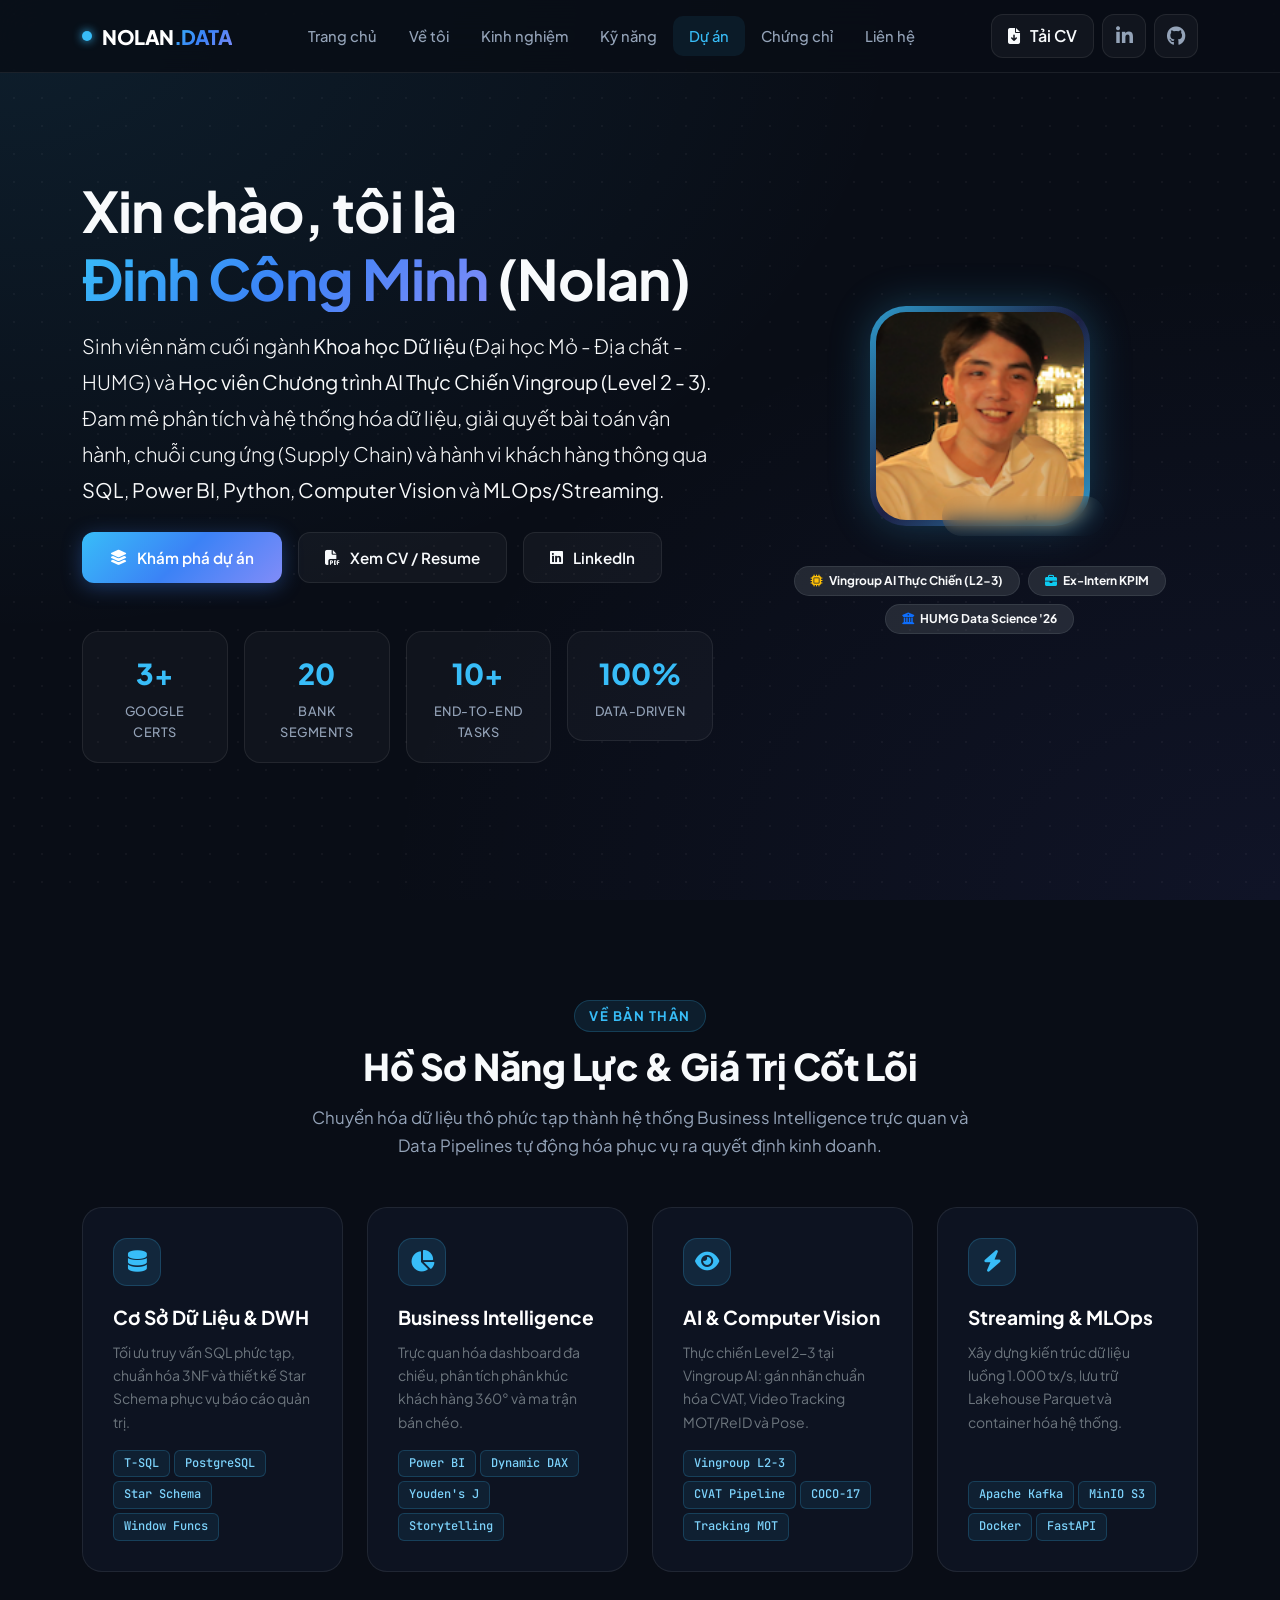
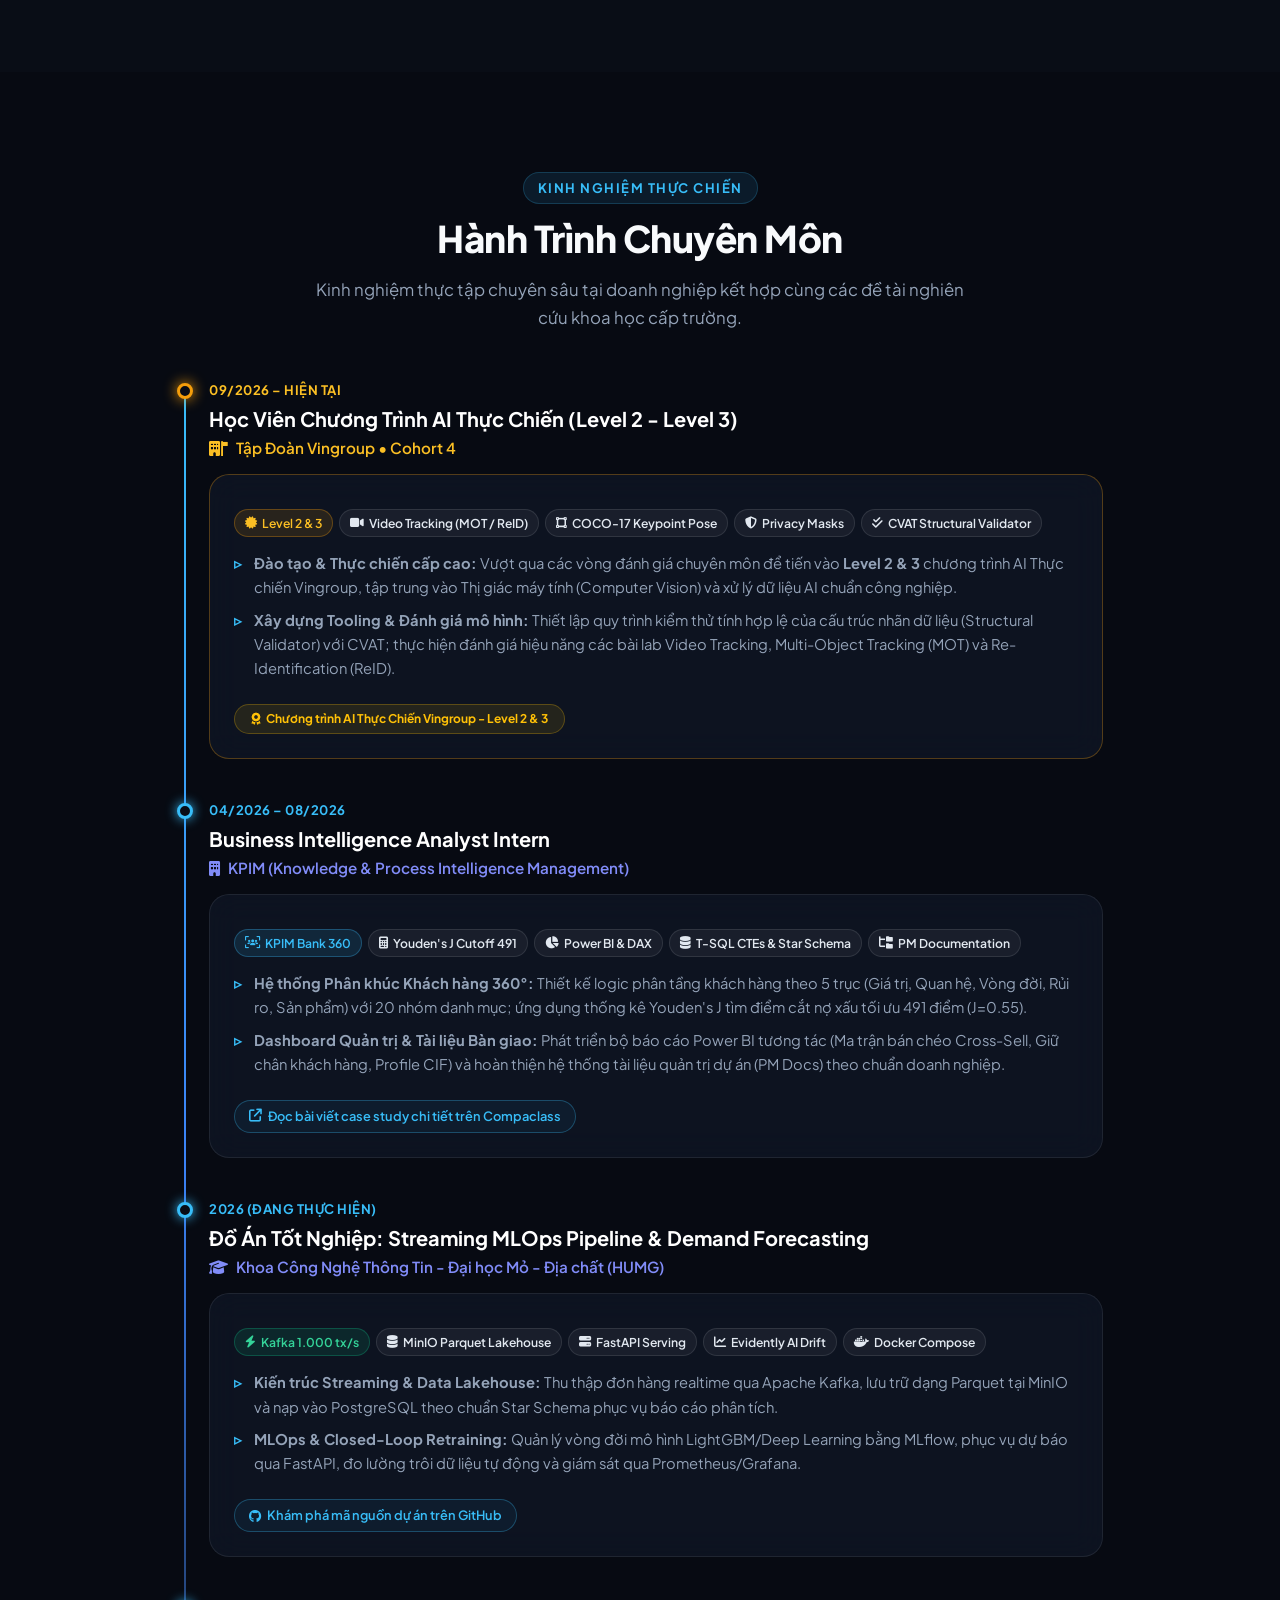
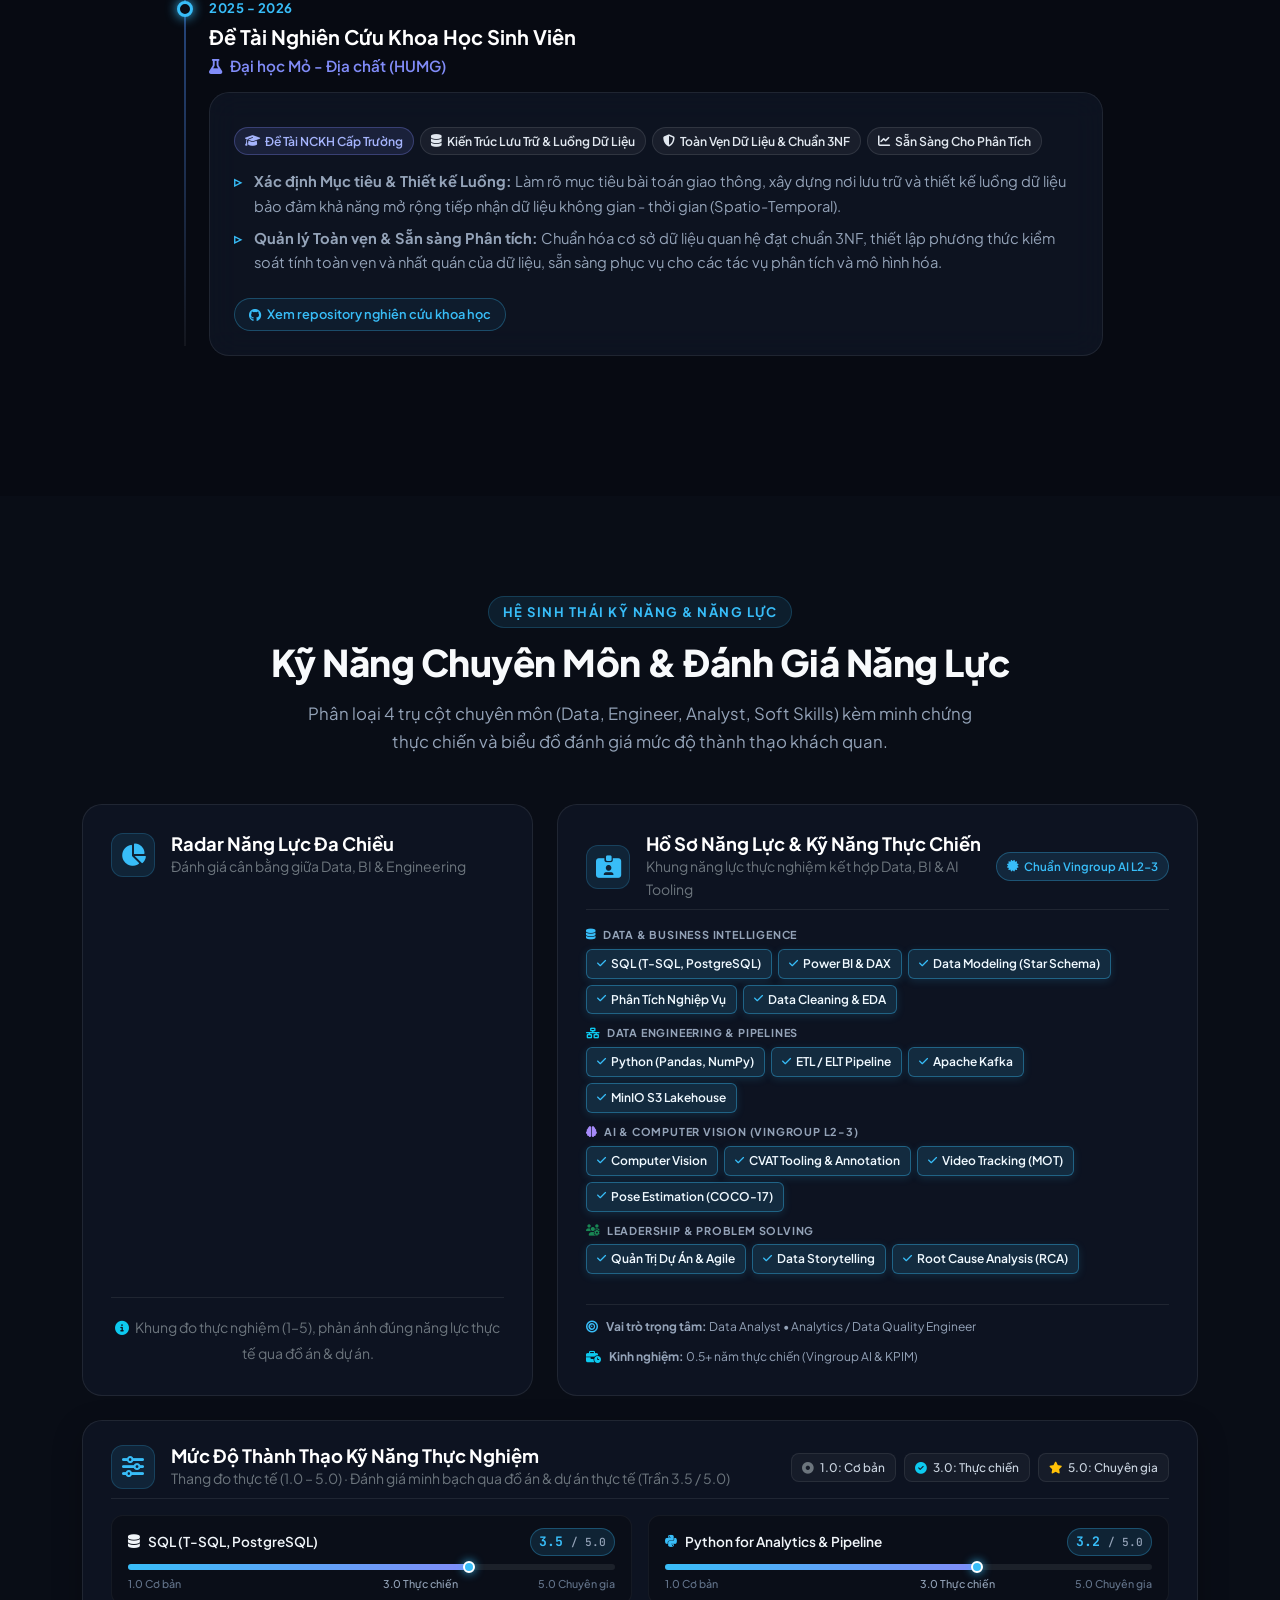
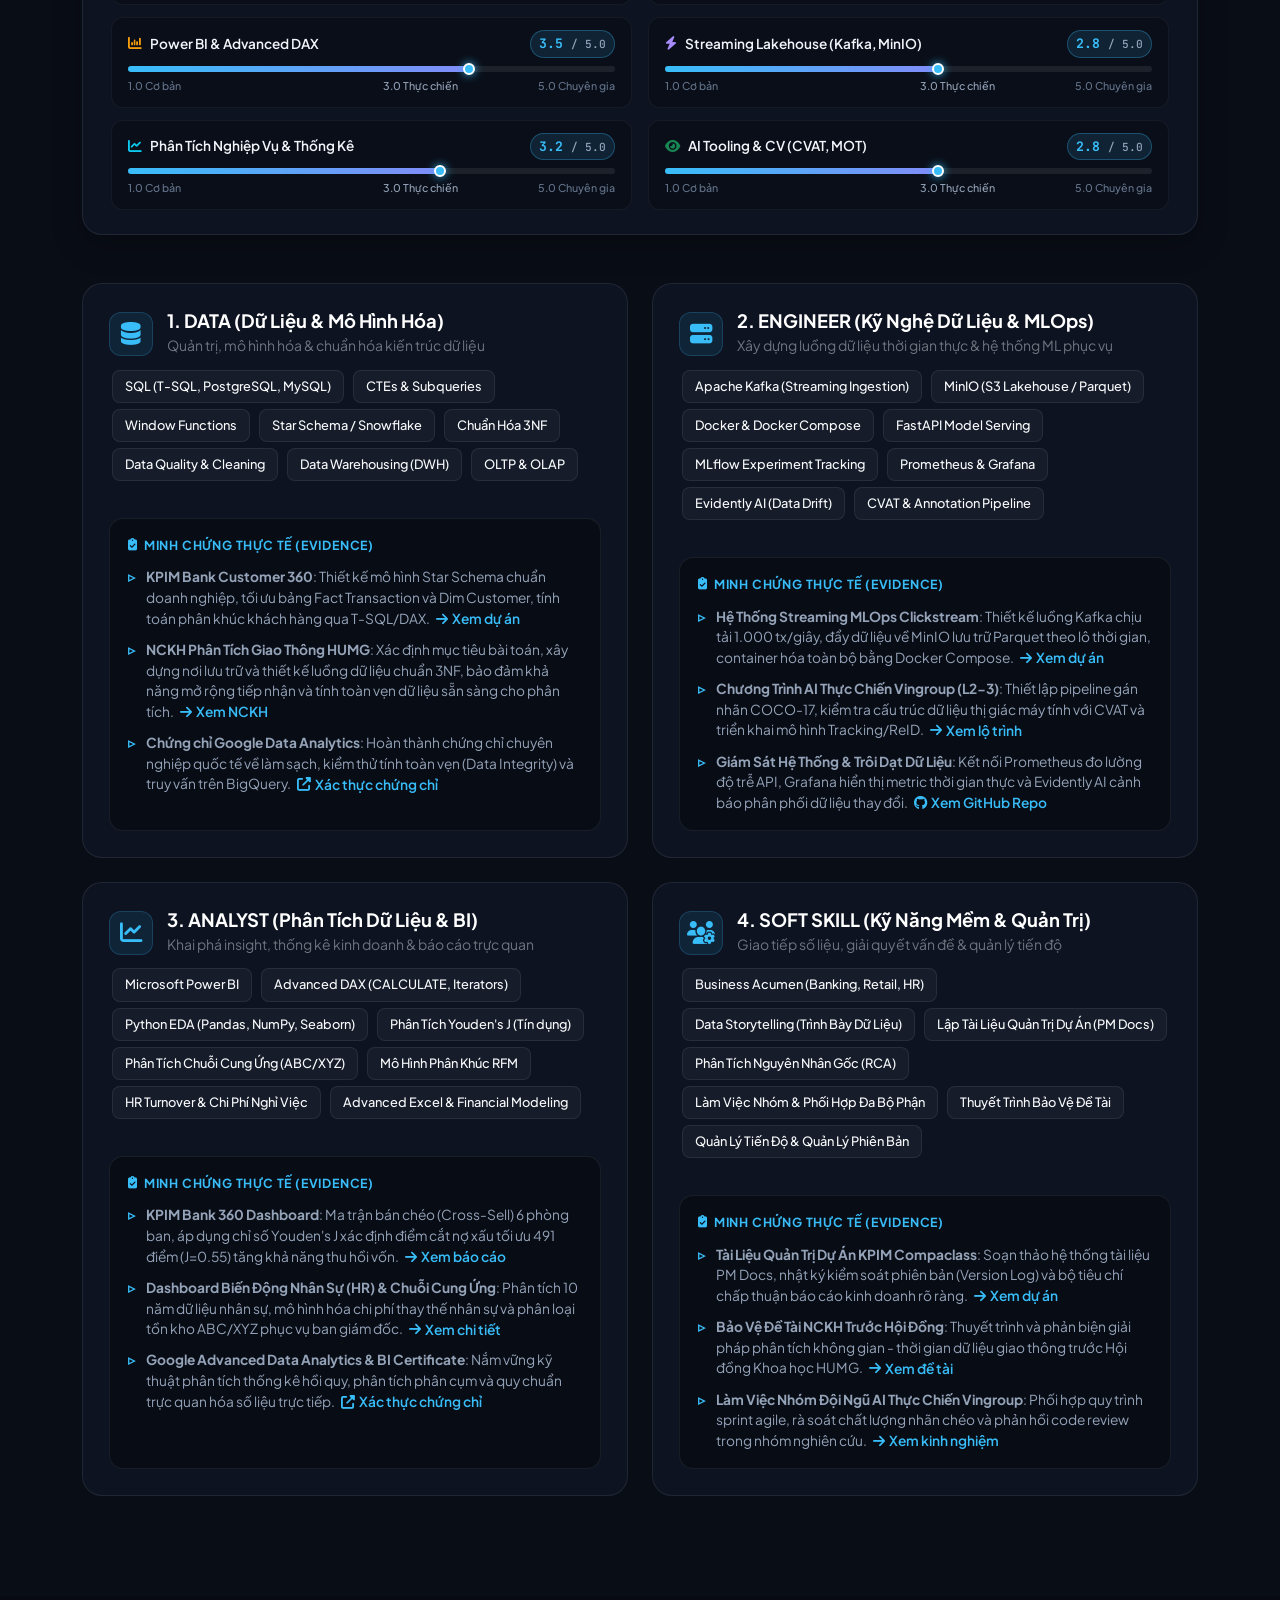
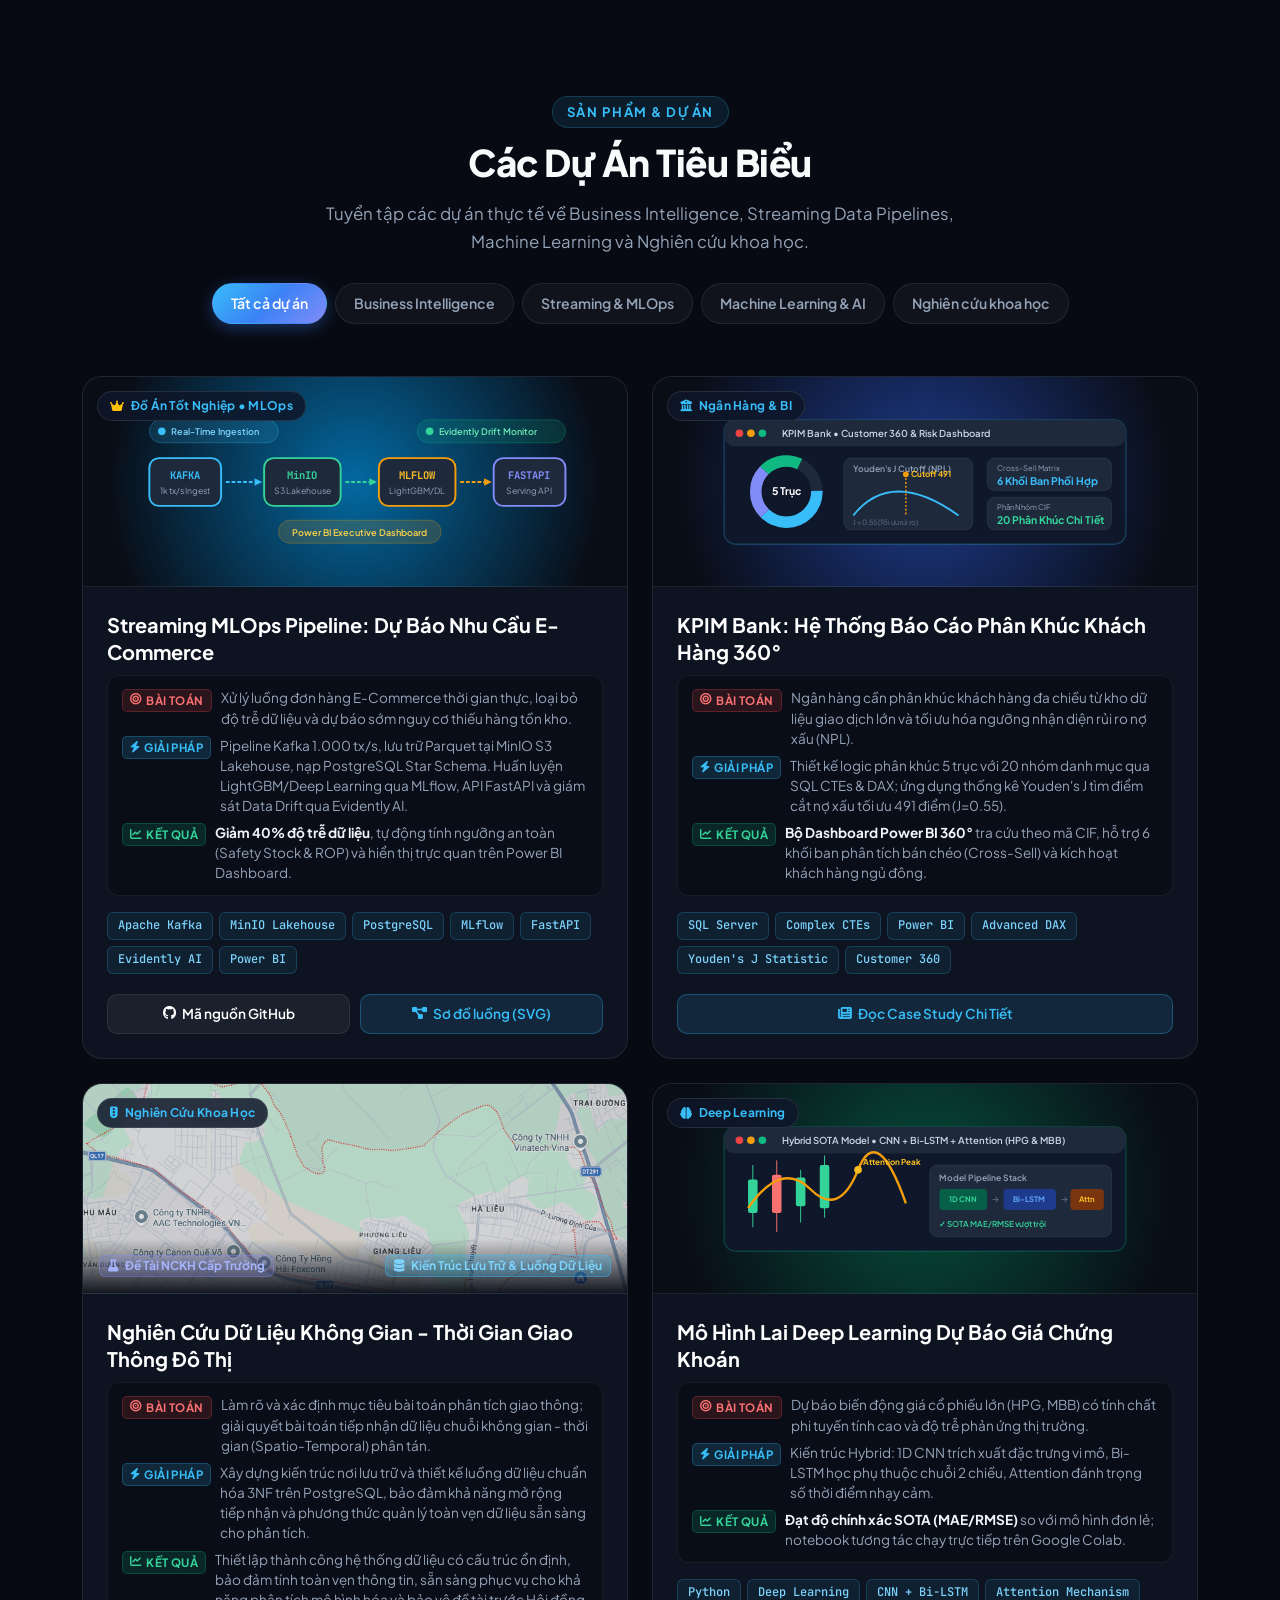
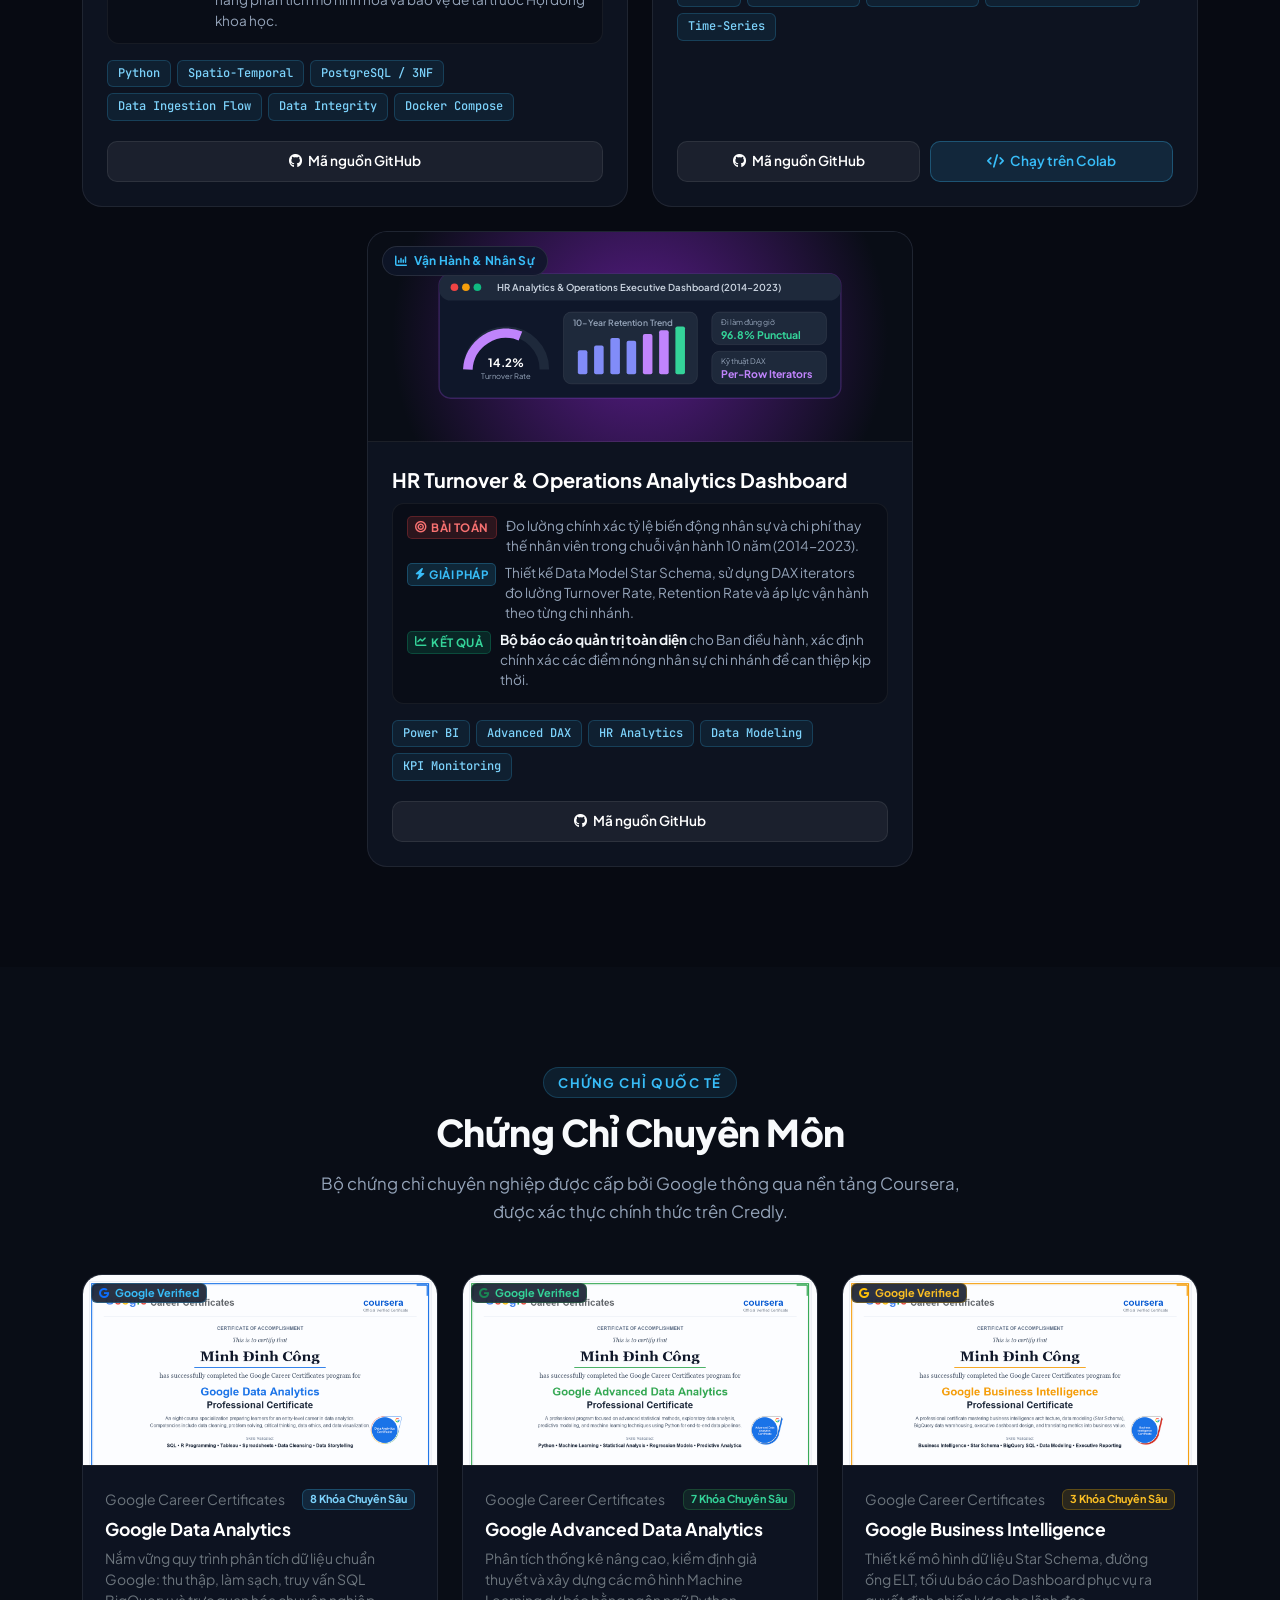
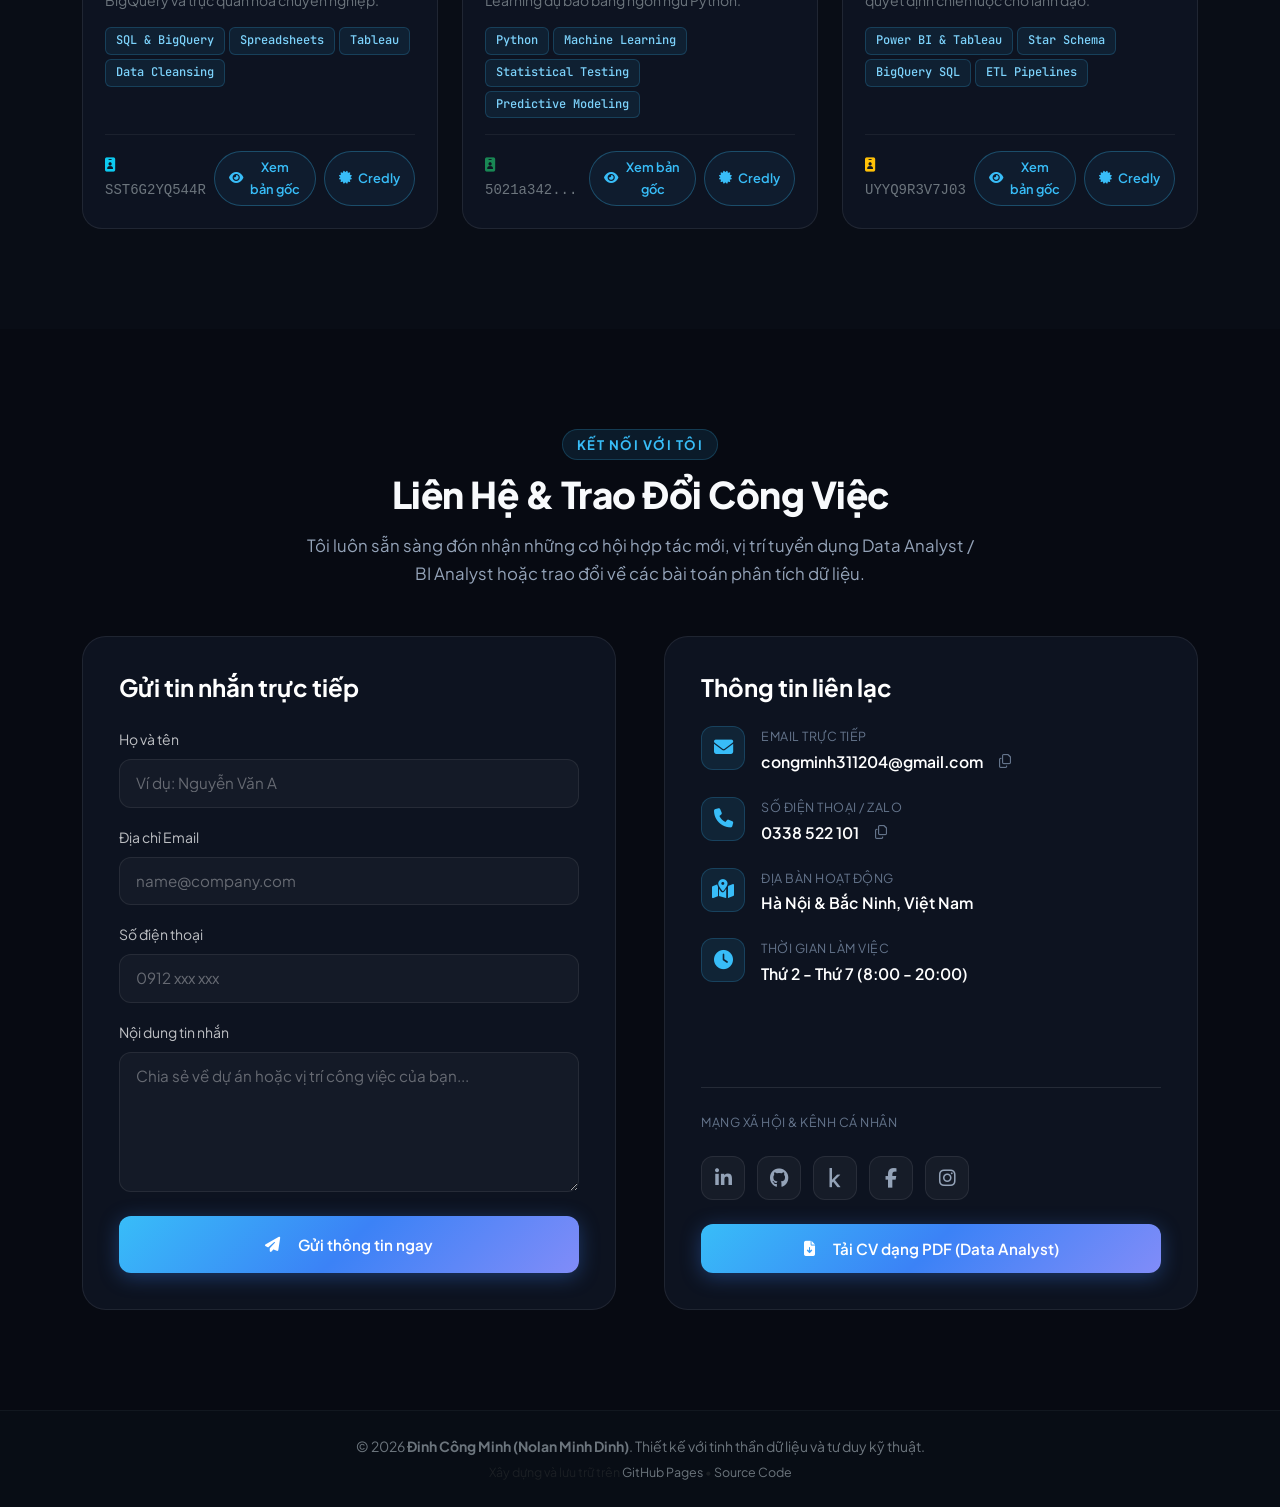
==== commit f0844d9f: "feat(skills): extend proficiency scale sliders full-width across radar side to balance layout and im" ====
--- a/index.html
+++ b/index.html
@@ -1174,94 +1174,126 @@
             transform: translateY(-1px);
         }
 
-        /* 1-5 Slider Scale Box */
-        .slider-scale-box {
-            background: rgba(0, 0, 0, 0.35);
-            border: 1px solid rgba(255, 255, 255, 0.07);
+        /* Extended Proficiency Scale Matrix Styles */
+        .slider-scale-card {
+            background: var(--bg-card);
+            border: 1px solid var(--border-glass);
+            border-radius: 20px;
+            padding: 24px 28px;
+            box-shadow: 0 10px 30px rgba(0, 0, 0, 0.25);
+            backdrop-filter: blur(12px);
+        }
+
+        .slider-scale-legend-chip {
+            font-size: 0.74rem;
+            font-weight: 500;
+            padding: 4px 10px;
+            background: rgba(255, 255, 255, 0.04);
+            border: 1px solid rgba(255, 255, 255, 0.08);
+            border-radius: 8px;
+            color: #cbd5e1;
+            display: inline-flex;
+            align-items: center;
+            gap: 6px;
+        }
+
+        .slider-wide-row {
+            background: rgba(0, 0, 0, 0.25);
+            border: 1px solid rgba(255, 255, 255, 0.05);
+            border-radius: 12px;
+            padding: 12px 16px;
+            margin-bottom: 12px;
+            transition: all 0.25s ease;
+        }
+
+        .slider-wide-row:hover {
+            background: rgba(56, 189, 248, 0.04);
+            border-color: rgba(56, 189, 248, 0.2);
+            transform: translateY(-1px);
+        }
+
+        .slider-wide-row:last-child {
+            margin-bottom: 0;
+        }
+
+        .slider-header-info {
+            display: flex;
+            justify-content: space-between;
+            align-items: center;
+            margin-bottom: 8px;
+        }
+
+        .slider-name-tag {
+            font-size: 0.85rem;
+            font-weight: 600;
+            color: #f1f5f9;
+            display: flex;
+            align-items: center;
+            gap: 8px;
+        }
+
+        .slider-score-badge {
+            background: rgba(56, 189, 248, 0.12);
+            border: 1px solid rgba(56, 189, 248, 0.3);
+            color: var(--accent-cyan);
+            font-family: 'JetBrains Mono', monospace;
+            font-size: 0.82rem;
+            font-weight: 700;
+            padding: 2px 8px;
             border-radius: 14px;
-            padding: 14px 16px;
-            margin-top: 14px;
-        }
-
-        .slider-scale-header {
-            display: flex;
-            justify-content: space-between;
-            align-items: center;
-            margin-bottom: 10px;
-        }
-
-        .slider-scale-title {
+        }
+
+        .slider-score-badge .score-denom {
+            color: #94a3b8;
             font-size: 0.7rem;
-            font-weight: 700;
-            text-transform: uppercase;
-            letter-spacing: 0.8px;
-            color: var(--accent-cyan);
-            margin: 0;
-            display: flex;
-            align-items: center;
-            gap: 6px;
-        }
-
-        .slider-scale-legend {
-            font-size: 0.68rem;
-            color: #94a3b8;
             font-weight: 500;
         }
 
-        .slider-row {
-            display: flex;
-            align-items: center;
-            gap: 12px;
-            margin-bottom: 9px;
-        }
-
-        .slider-row:last-child {
-            margin-bottom: 0;
-        }
-
-        .slider-name {
-            flex: 0 0 38%;
-            font-size: 0.78rem;
-            font-weight: 600;
-            color: #e2e8f0;
-            white-space: nowrap;
-            overflow: hidden;
-            text-overflow: ellipsis;
-        }
-
-        .slider-track {
-            flex-grow: 1;
-            height: 4px;
-            background: rgba(255, 255, 255, 0.1);
-            border-radius: 10px;
+        .slider-track-wrap {
             position: relative;
         }
 
-        .slider-fill {
+        .slider-track-bar {
+            width: 100%;
+            height: 6px;
+            background: rgba(255, 255, 255, 0.08);
+            border-radius: 99px;
+            position: relative;
+        }
+
+        .slider-fill-bar {
             height: 100%;
-            background: linear-gradient(90deg, #38bdf8, #6366f1);
-            border-radius: 10px;
-        }
-
-        .slider-dot {
-            width: 11px;
-            height: 11px;
+            background: linear-gradient(90deg, #38bdf8, #818cf8);
+            border-radius: 99px;
+        }
+
+        .slider-dot-indicator {
+            width: 12px;
+            height: 12px;
             background: #38bdf8;
             border: 2px solid #ffffff;
             border-radius: 50%;
             position: absolute;
             top: 50%;
             transform: translate(-50%, -50%);
-            box-shadow: 0 0 10px rgba(56, 189, 248, 0.85);
-        }
-
-        .slider-score {
-            flex: 0 0 28px;
-            text-align: right;
-            font-family: 'JetBrains Mono', monospace;
-            font-size: 0.82rem;
-            font-weight: 700;
-            color: var(--accent-cyan);
+            box-shadow: 0 0 10px rgba(56, 189, 248, 0.9);
+        }
+
+        .slider-scale-ticks {
+            display: flex;
+            justify-content: space-between;
+            font-size: 0.67rem;
+            color: #64748b;
+            font-weight: 500;
+            margin-top: 5px;
+            position: relative;
+        }
+
+        .slider-scale-ticks .tick-mark-mid {
+            position: absolute;
+            left: 60%;
+            transform: translateX(-50%);
+            color: #94a3b8;
         }
 
         /* Profile Meta Footer */
@@ -1819,11 +1851,11 @@
                 </p>
             </div>
 
-            <!-- Row 1: Competency Radar Chart & Proficiency Bars -->
+            <!-- Row 1: Competency Radar Chart & Skill Profile + Extended Proficiency Scale Matrix -->
             <div class="row g-4 mb-5">
                 <!-- Left: Multi-dimensional Radar Chart -->
                 <div class="col-lg-5">
-                    <div class="proficiency-card d-flex flex-column justify-content-between">
+                    <div class="proficiency-card h-100 d-flex flex-column justify-content-between">
                         <div>
                             <div class="d-flex align-items-center gap-3 mb-3">
                                 <div class="skill-group-icon">
@@ -1831,7 +1863,7 @@
                                 </div>
                                 <div>
                                     <h3 class="skill-group-title">Radar Năng Lực Đa Chiều</h3>
-                                    <p class="text-secondary small mb-0">Đánh giá cân bằng giữa Data, BI & Engineering</p>
+                                    <p class="text-secondary small mb-0">Đánh giá cân bằng giữa Data, BI &amp; Engineering</p>
                                 </div>
                             </div>
                             <div style="position: relative; height: 310px; width: 100%;">
@@ -1846,9 +1878,9 @@
                     </div>
                 </div>
 
-                <!-- Right: Compact Vingroup AI Competency Profile & Sliders -->
+                <!-- Right: Compact Vingroup AI Competency Profile -->
                 <div class="col-lg-7">
-                    <div class="proficiency-card d-flex flex-column justify-content-between">
+                    <div class="proficiency-card h-100 d-flex flex-column justify-content-between">
                         <div>
                             <!-- Header -->
                             <div class="d-flex align-items-center justify-content-between mb-3 pb-2 border-bottom" style="border-color: rgba(255,255,255,0.08) !important;">
@@ -1920,70 +1952,6 @@
                                     </div>
                                 </div>
                             </div>
-
-                            <!-- Minimalist 1-5 Slider Scale Box (Capped at 3.5 for Hands-on Practitioner Stage) -->
-                            <div class="slider-scale-box">
-                                <div class="slider-scale-header">
-                                    <span class="slider-scale-title">
-                                        <i class="fas fa-sliders" style="color: var(--accent-cyan);"></i> MỨC ĐỘ THÀNH THẠO (1 = CƠ BẢN · 3 = THỰC CHIẾN · 5 = CHUYÊN GIA)
-                                    </span>
-                                    <span class="slider-scale-legend">Năng lực thực nghiệm (Trần 3.5 / 5.0)</span>
-                                </div>
-
-                                <div class="slider-row">
-                                    <span class="slider-name">SQL (T-SQL, PostgreSQL)</span>
-                                    <div class="slider-track">
-                                        <div class="slider-fill" style="width: 70%;"></div>
-                                        <div class="slider-dot" style="left: 70%;"></div>
-                                    </div>
-                                    <span class="slider-score">3.5</span>
-                                </div>
-
-                                <div class="slider-row">
-                                    <span class="slider-name">Power BI &amp; Advanced DAX</span>
-                                    <div class="slider-track">
-                                        <div class="slider-fill" style="width: 70%;"></div>
-                                        <div class="slider-dot" style="left: 70%;"></div>
-                                    </div>
-                                    <span class="slider-score">3.5</span>
-                                </div>
-
-                                <div class="slider-row">
-                                    <span class="slider-name">Phân Tích Nghiệp Vụ &amp; Thống Kê</span>
-                                    <div class="slider-track">
-                                        <div class="slider-fill" style="width: 64%;"></div>
-                                        <div class="slider-dot" style="left: 64%;"></div>
-                                    </div>
-                                    <span class="slider-score">3.2</span>
-                                </div>
-
-                                <div class="slider-row">
-                                    <span class="slider-name">Python for Analytics &amp; Pipeline</span>
-                                    <div class="slider-track">
-                                        <div class="slider-fill" style="width: 64%;"></div>
-                                        <div class="slider-dot" style="left: 64%;"></div>
-                                    </div>
-                                    <span class="slider-score">3.2</span>
-                                </div>
-
-                                <div class="slider-row">
-                                    <span class="slider-name">Streaming Lakehouse (Kafka, MinIO)</span>
-                                    <div class="slider-track">
-                                        <div class="slider-fill" style="width: 56%;"></div>
-                                        <div class="slider-dot" style="left: 56%;"></div>
-                                    </div>
-                                    <span class="slider-score">2.8</span>
-                                </div>
-
-                                <div class="slider-row">
-                                    <span class="slider-name">AI Tooling &amp; CV (CVAT, MOT)</span>
-                                    <div class="slider-track">
-                                        <div class="slider-fill" style="width: 56%;"></div>
-                                        <div class="slider-dot" style="left: 56%;"></div>
-                                    </div>
-                                    <span class="slider-score">2.8</span>
-                                </div>
-                            </div>
                         </div>
 
                         <!-- Metadata Footer Strip (Vingroup Profile Style) -->
@@ -1995,6 +1963,157 @@
                             <div class="d-flex align-items-center gap-2">
                                 <i class="fas fa-business-time text-info"></i>
                                 <span><strong>Kinh nghiệm:</strong> 0.5+ năm thực chiến (Vingroup AI &amp; KPIM)</span>
+                            </div>
+                        </div>
+                    </div>
+                </div>
+
+                <!-- Full-Width Extended Proficiency Scale Matrix (Spanning across both Radar & Profile columns) -->
+                <div class="col-12">
+                    <div class="slider-scale-card">
+                        <div class="d-flex flex-wrap align-items-center justify-content-between gap-3 mb-3 pb-2 border-bottom" style="border-color: rgba(255,255,255,0.08) !important;">
+                            <div class="d-flex align-items-center gap-3">
+                                <div class="skill-group-icon">
+                                    <i class="fas fa-sliders" style="color: var(--accent-cyan);"></i>
+                                </div>
+                                <div>
+                                    <h3 class="skill-group-title" style="font-size: 1.15rem;">Mức Độ Thành Thạo Kỹ Năng Thực Nghiệm</h3>
+                                    <p class="text-secondary small mb-0">Thang đo thực tế (1.0 – 5.0) · Đánh giá minh bạch qua đồ án &amp; dự án thực tế (Trần 3.5 / 5.0)</p>
+                                </div>
+                            </div>
+                            <div class="d-flex flex-wrap align-items-center gap-2">
+                                <span class="slider-scale-legend-chip"><i class="fas fa-circle-dot text-secondary"></i> 1.0: Cơ bản</span>
+                                <span class="slider-scale-legend-chip"><i class="fas fa-circle-check text-info"></i> 3.0: Thực chiến</span>
+                                <span class="slider-scale-legend-chip"><i class="fas fa-star text-warning"></i> 5.0: Chuyên gia</span>
+                            </div>
+                        </div>
+
+                        <!-- 2-Column Responsive Grid: Left Column under Radar, Right Column under Profile -->
+                        <div class="row g-3">
+                            <!-- Left Column: Data Analytics & BI -->
+                            <div class="col-lg-6">
+                                <div class="slider-wide-row">
+                                    <div class="slider-header-info">
+                                        <span class="slider-name-tag">
+                                            <i class="fas fa-database text-cyan"></i> SQL (T-SQL, PostgreSQL)
+                                        </span>
+                                        <span class="slider-score-badge">3.5 <span class="score-denom">/ 5.0</span></span>
+                                    </div>
+                                    <div class="slider-track-wrap">
+                                        <div class="slider-track-bar">
+                                            <div class="slider-fill-bar" style="width: 70%;"></div>
+                                            <div class="slider-dot-indicator" style="left: 70%;"></div>
+                                        </div>
+                                        <div class="slider-scale-ticks">
+                                            <span>1.0 Cơ bản</span>
+                                            <span class="tick-mark-mid">3.0 Thực chiến</span>
+                                            <span>5.0 Chuyên gia</span>
+                                        </div>
+                                    </div>
+                                </div>
+
+                                <div class="slider-wide-row">
+                                    <div class="slider-header-info">
+                                        <span class="slider-name-tag">
+                                            <i class="fas fa-chart-column" style="color: #f59e0b;"></i> Power BI &amp; Advanced DAX
+                                        </span>
+                                        <span class="slider-score-badge">3.5 <span class="score-denom">/ 5.0</span></span>
+                                    </div>
+                                    <div class="slider-track-wrap">
+                                        <div class="slider-track-bar">
+                                            <div class="slider-fill-bar" style="width: 70%;"></div>
+                                            <div class="slider-dot-indicator" style="left: 70%;"></div>
+                                        </div>
+                                        <div class="slider-scale-ticks">
+                                            <span>1.0 Cơ bản</span>
+                                            <span class="tick-mark-mid">3.0 Thực chiến</span>
+                                            <span>5.0 Chuyên gia</span>
+                                        </div>
+                                    </div>
+                                </div>
+
+                                <div class="slider-wide-row">
+                                    <div class="slider-header-info">
+                                        <span class="slider-name-tag">
+                                            <i class="fas fa-chart-line text-info"></i> Phân Tích Nghiệp Vụ &amp; Thống Kê
+                                        </span>
+                                        <span class="slider-score-badge">3.2 <span class="score-denom">/ 5.0</span></span>
+                                    </div>
+                                    <div class="slider-track-wrap">
+                                        <div class="slider-track-bar">
+                                            <div class="slider-fill-bar" style="width: 64%;"></div>
+                                            <div class="slider-dot-indicator" style="left: 64%;"></div>
+                                        </div>
+                                        <div class="slider-scale-ticks">
+                                            <span>1.0 Cơ bản</span>
+                                            <span class="tick-mark-mid">3.0 Thực chiến</span>
+                                            <span>5.0 Chuyên gia</span>
+                                        </div>
+                                    </div>
+                                </div>
+                            </div>
+
+                            <!-- Right Column: Engineering & Applied AI -->
+                            <div class="col-lg-6">
+                                <div class="slider-wide-row">
+                                    <div class="slider-header-info">
+                                        <span class="slider-name-tag">
+                                            <i class="fab fa-python" style="color: #38bdf8;"></i> Python for Analytics &amp; Pipeline
+                                        </span>
+                                        <span class="slider-score-badge">3.2 <span class="score-denom">/ 5.0</span></span>
+                                    </div>
+                                    <div class="slider-track-wrap">
+                                        <div class="slider-track-bar">
+                                            <div class="slider-fill-bar" style="width: 64%;"></div>
+                                            <div class="slider-dot-indicator" style="left: 64%;"></div>
+                                        </div>
+                                        <div class="slider-scale-ticks">
+                                            <span>1.0 Cơ bản</span>
+                                            <span class="tick-mark-mid">3.0 Thực chiến</span>
+                                            <span>5.0 Chuyên gia</span>
+                                        </div>
+                                    </div>
+                                </div>
+
+                                <div class="slider-wide-row">
+                                    <div class="slider-header-info">
+                                        <span class="slider-name-tag">
+                                            <i class="fas fa-bolt" style="color: #a78bfa;"></i> Streaming Lakehouse (Kafka, MinIO)
+                                        </span>
+                                        <span class="slider-score-badge">2.8 <span class="score-denom">/ 5.0</span></span>
+                                    </div>
+                                    <div class="slider-track-wrap">
+                                        <div class="slider-track-bar">
+                                            <div class="slider-fill-bar" style="width: 56%;"></div>
+                                            <div class="slider-dot-indicator" style="left: 56%;"></div>
+                                        </div>
+                                        <div class="slider-scale-ticks">
+                                            <span>1.0 Cơ bản</span>
+                                            <span class="tick-mark-mid">3.0 Thực chiến</span>
+                                            <span>5.0 Chuyên gia</span>
+                                        </div>
+                                    </div>
+                                </div>
+
+                                <div class="slider-wide-row">
+                                    <div class="slider-header-info">
+                                        <span class="slider-name-tag">
+                                            <i class="fas fa-eye text-success"></i> AI Tooling &amp; CV (CVAT, MOT)
+                                        </span>
+                                        <span class="slider-score-badge">2.8 <span class="score-denom">/ 5.0</span></span>
+                                    </div>
+                                    <div class="slider-track-wrap">
+                                        <div class="slider-track-bar">
+                                            <div class="slider-fill-bar" style="width: 56%;"></div>
+                                            <div class="slider-dot-indicator" style="left: 56%;"></div>
+                                        </div>
+                                        <div class="slider-scale-ticks">
+                                            <span>1.0 Cơ bản</span>
+                                            <span class="tick-mark-mid">3.0 Thực chiến</span>
+                                            <span>5.0 Chuyên gia</span>
+                                        </div>
+                                    </div>
+                                </div>
                             </div>
                         </div>
                     </div>
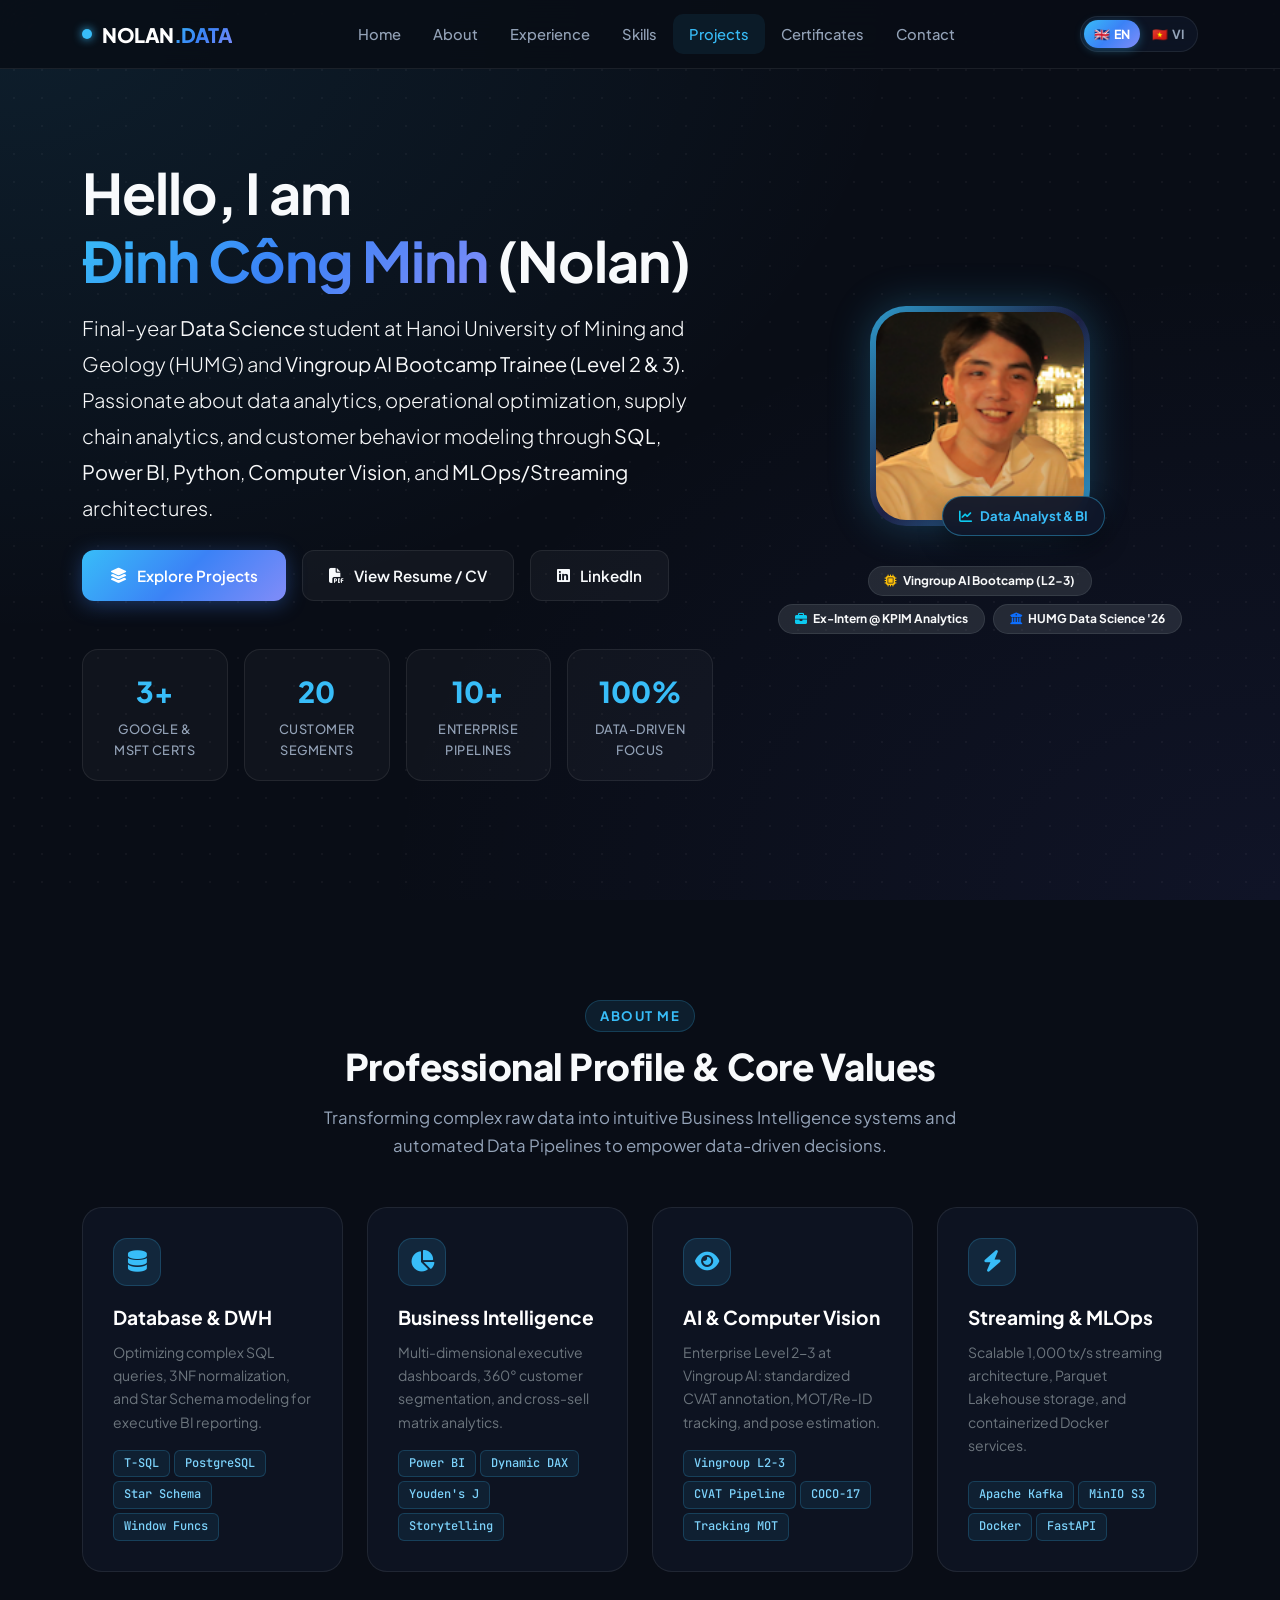
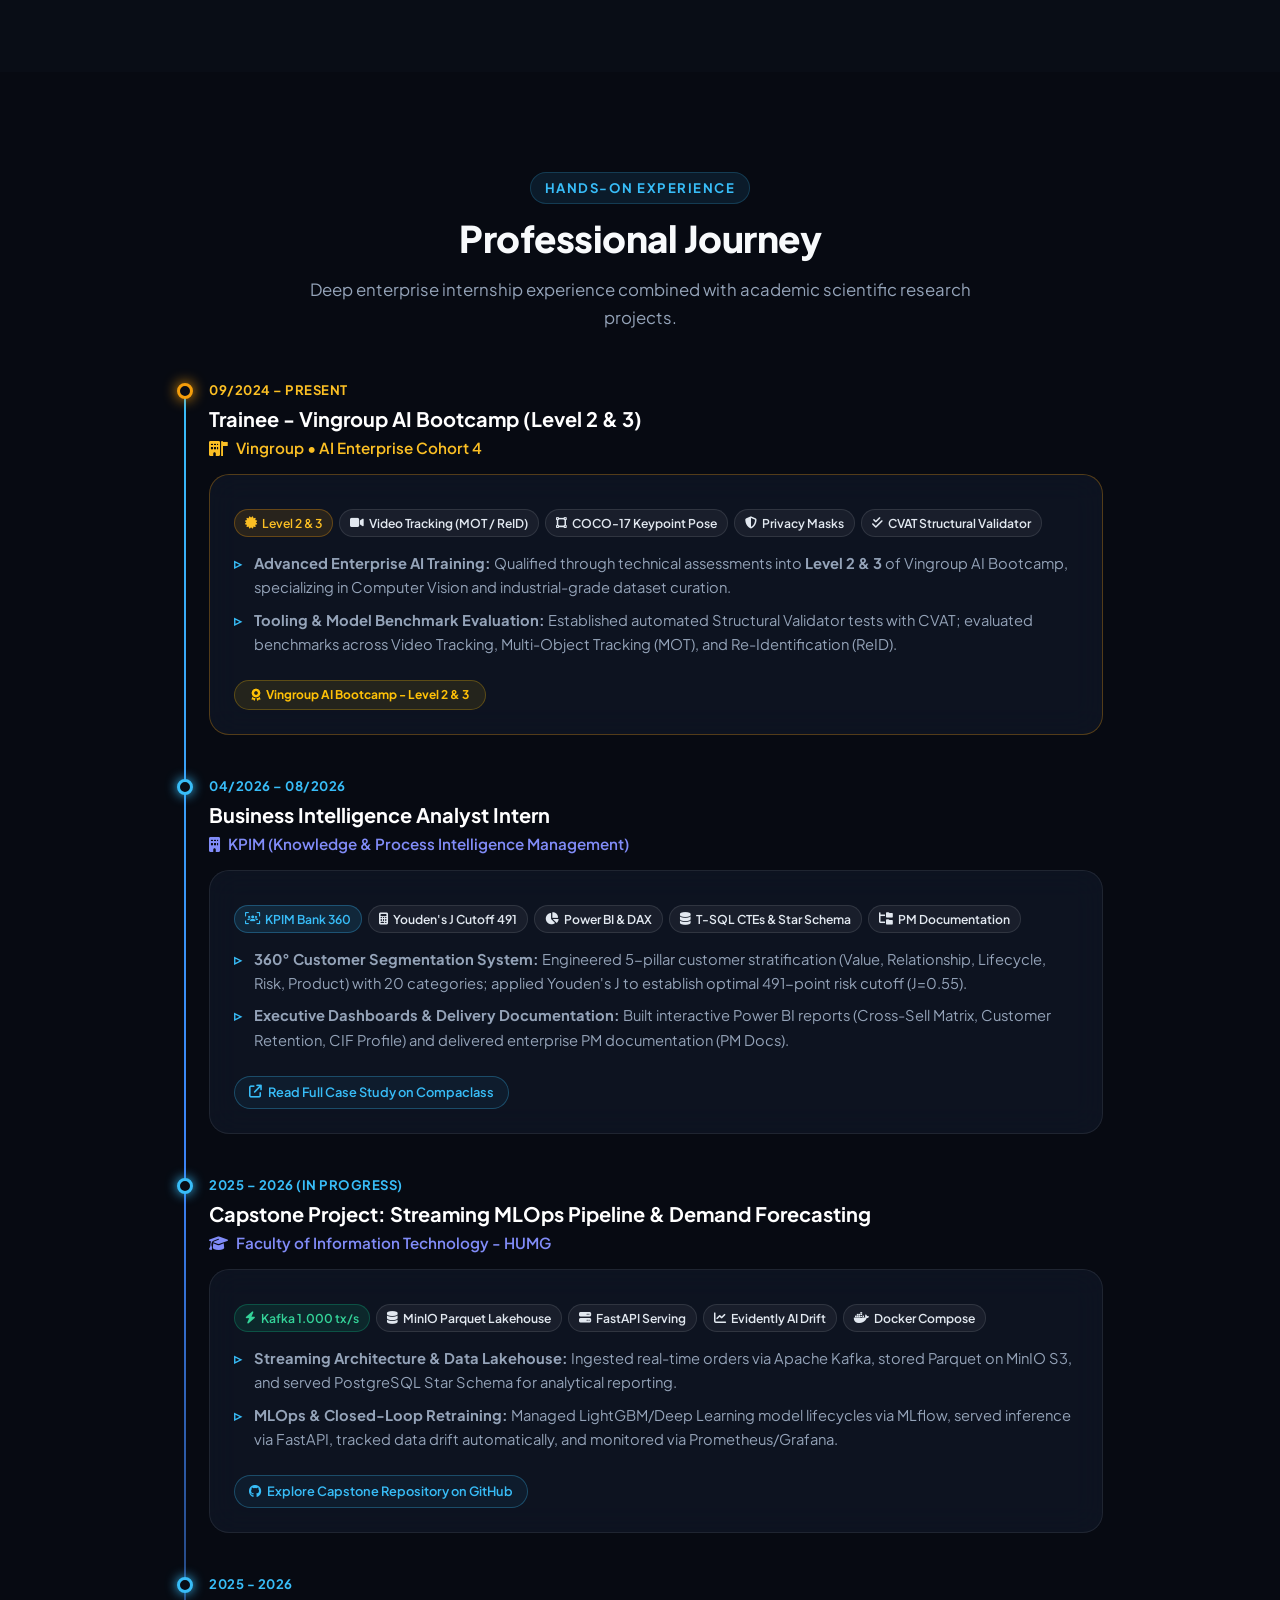
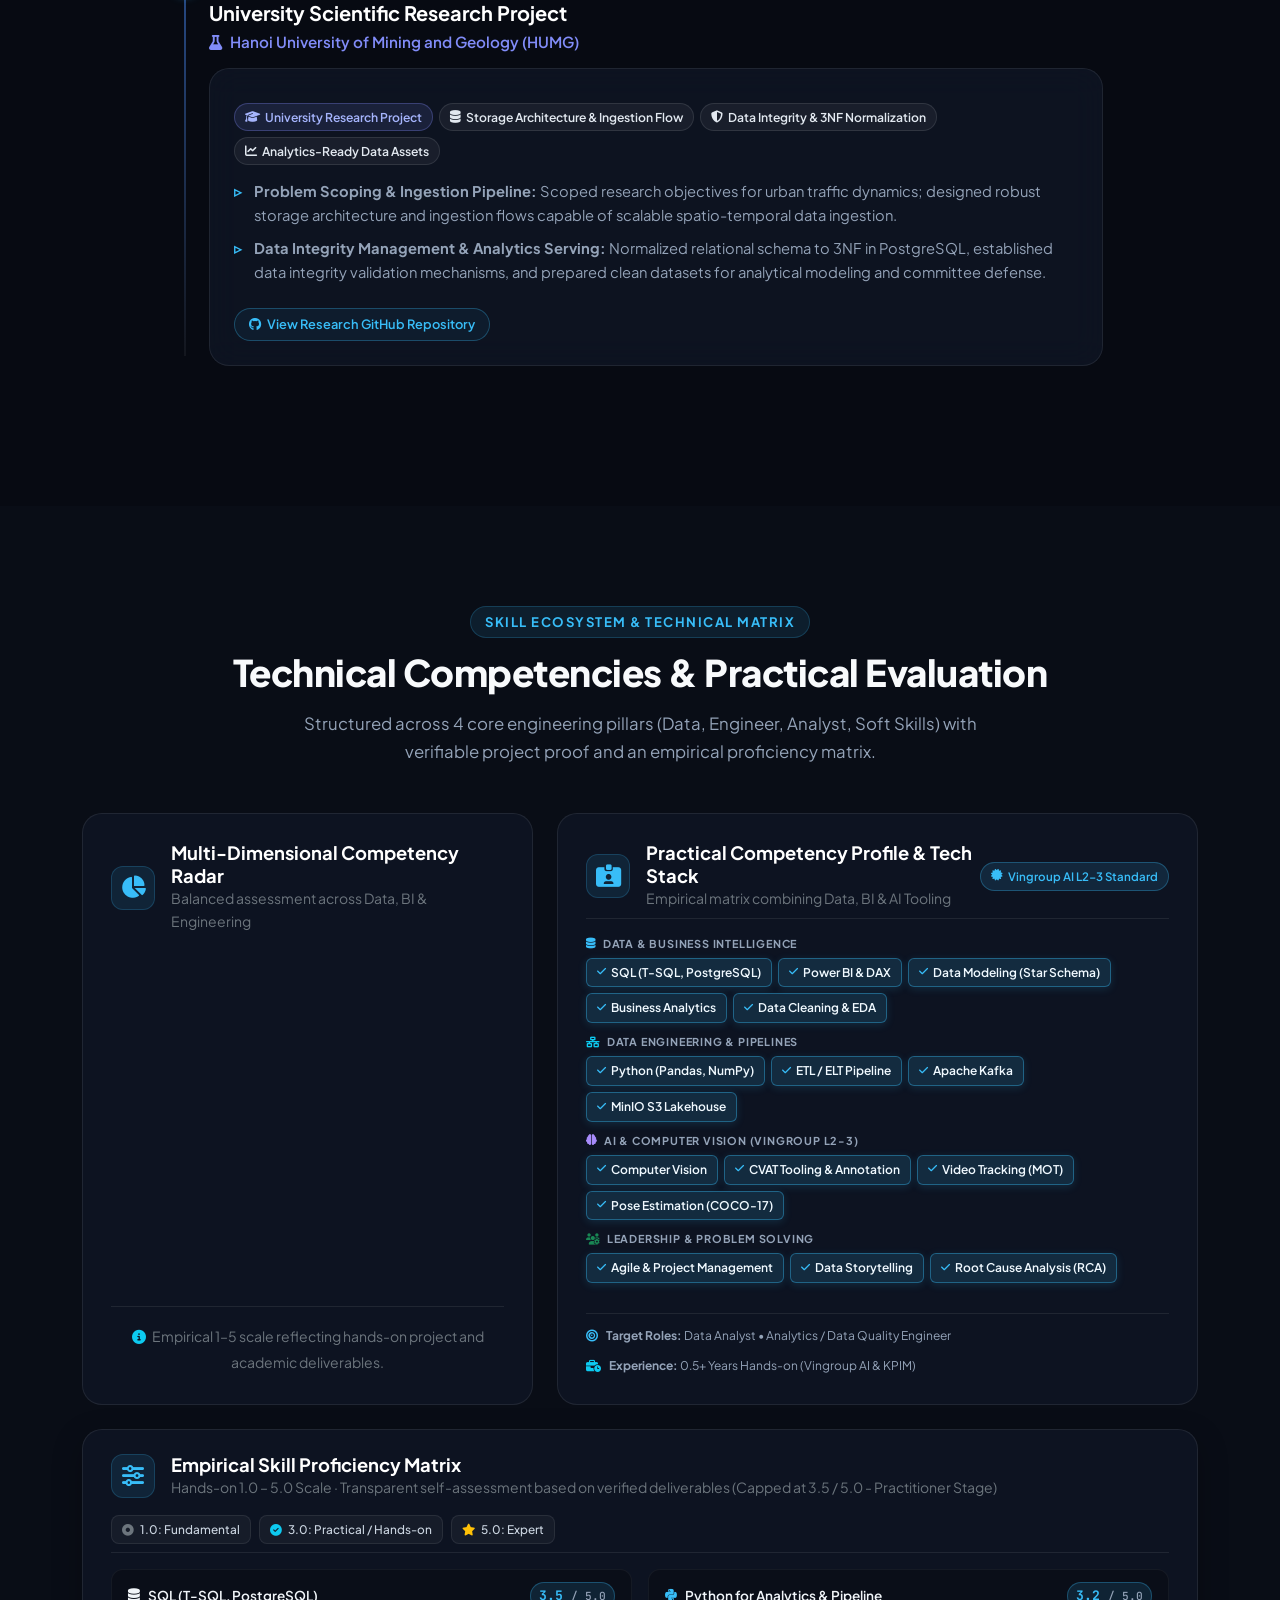
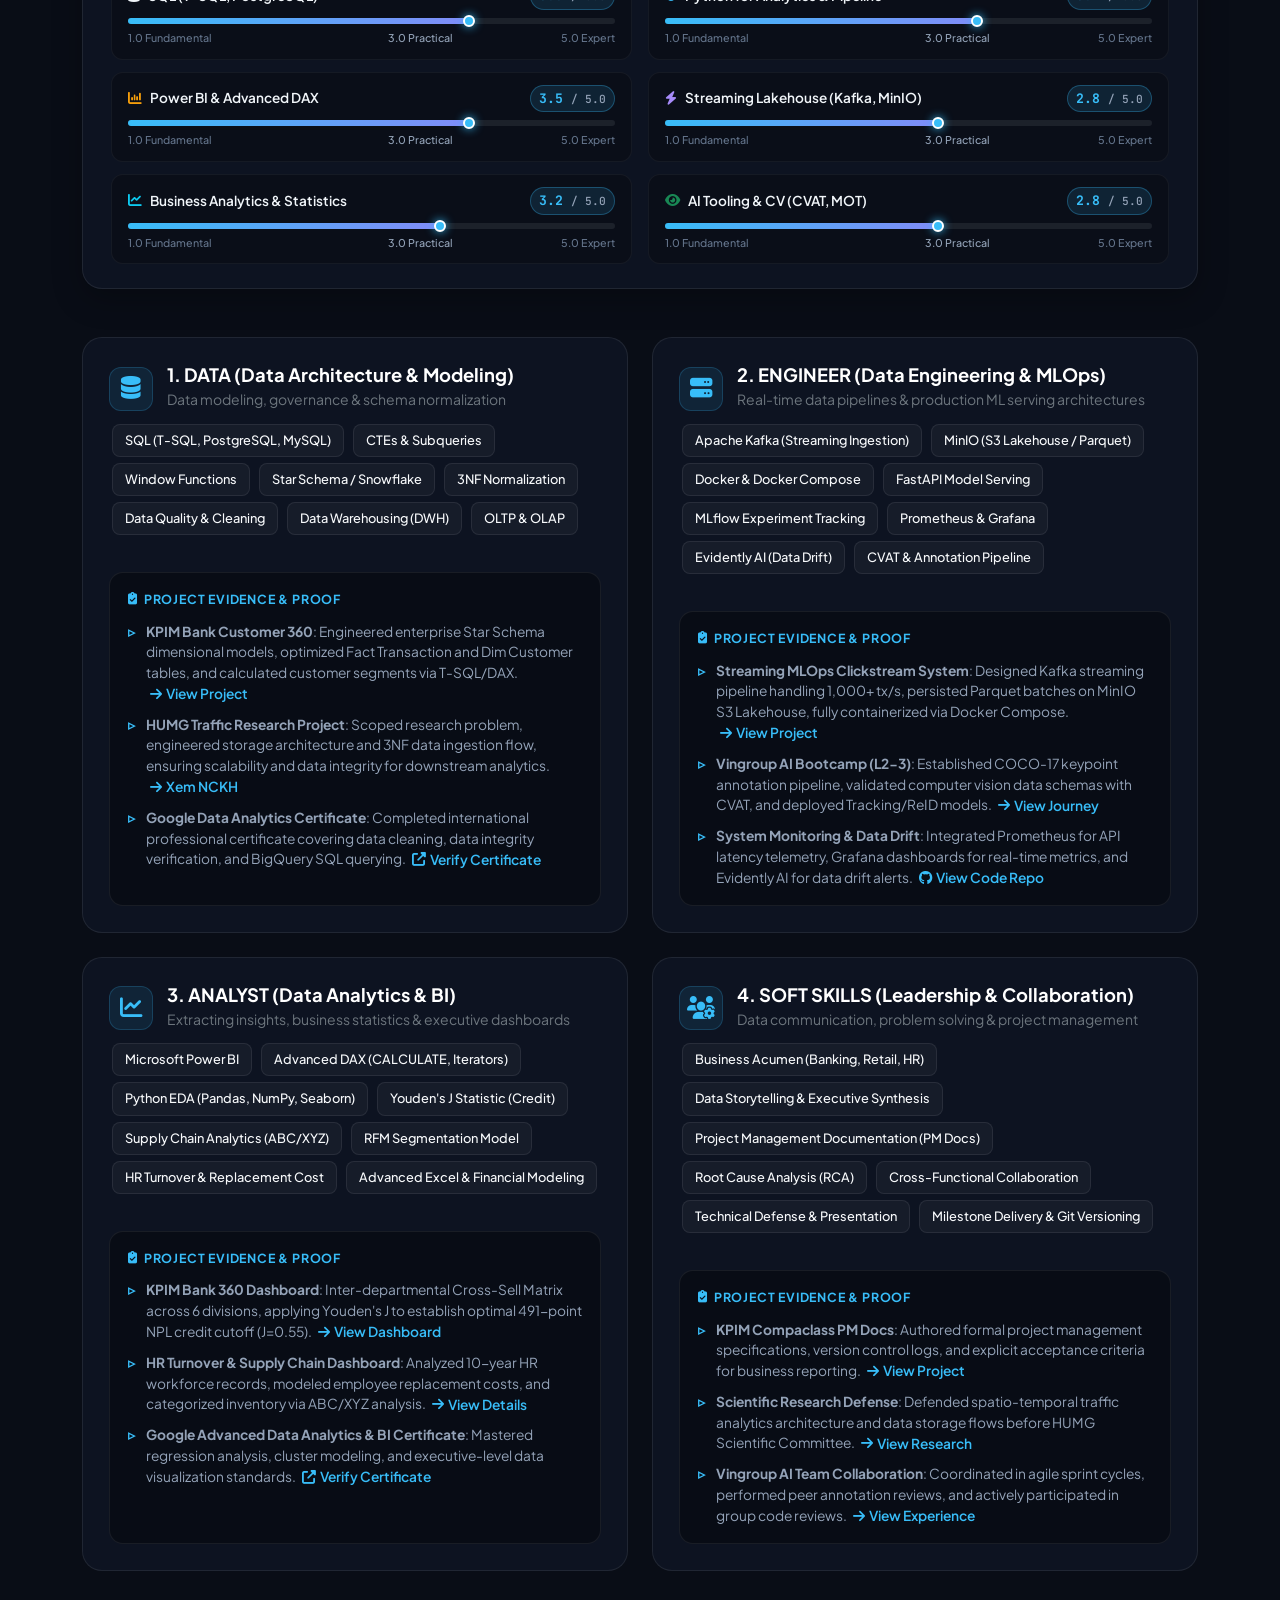
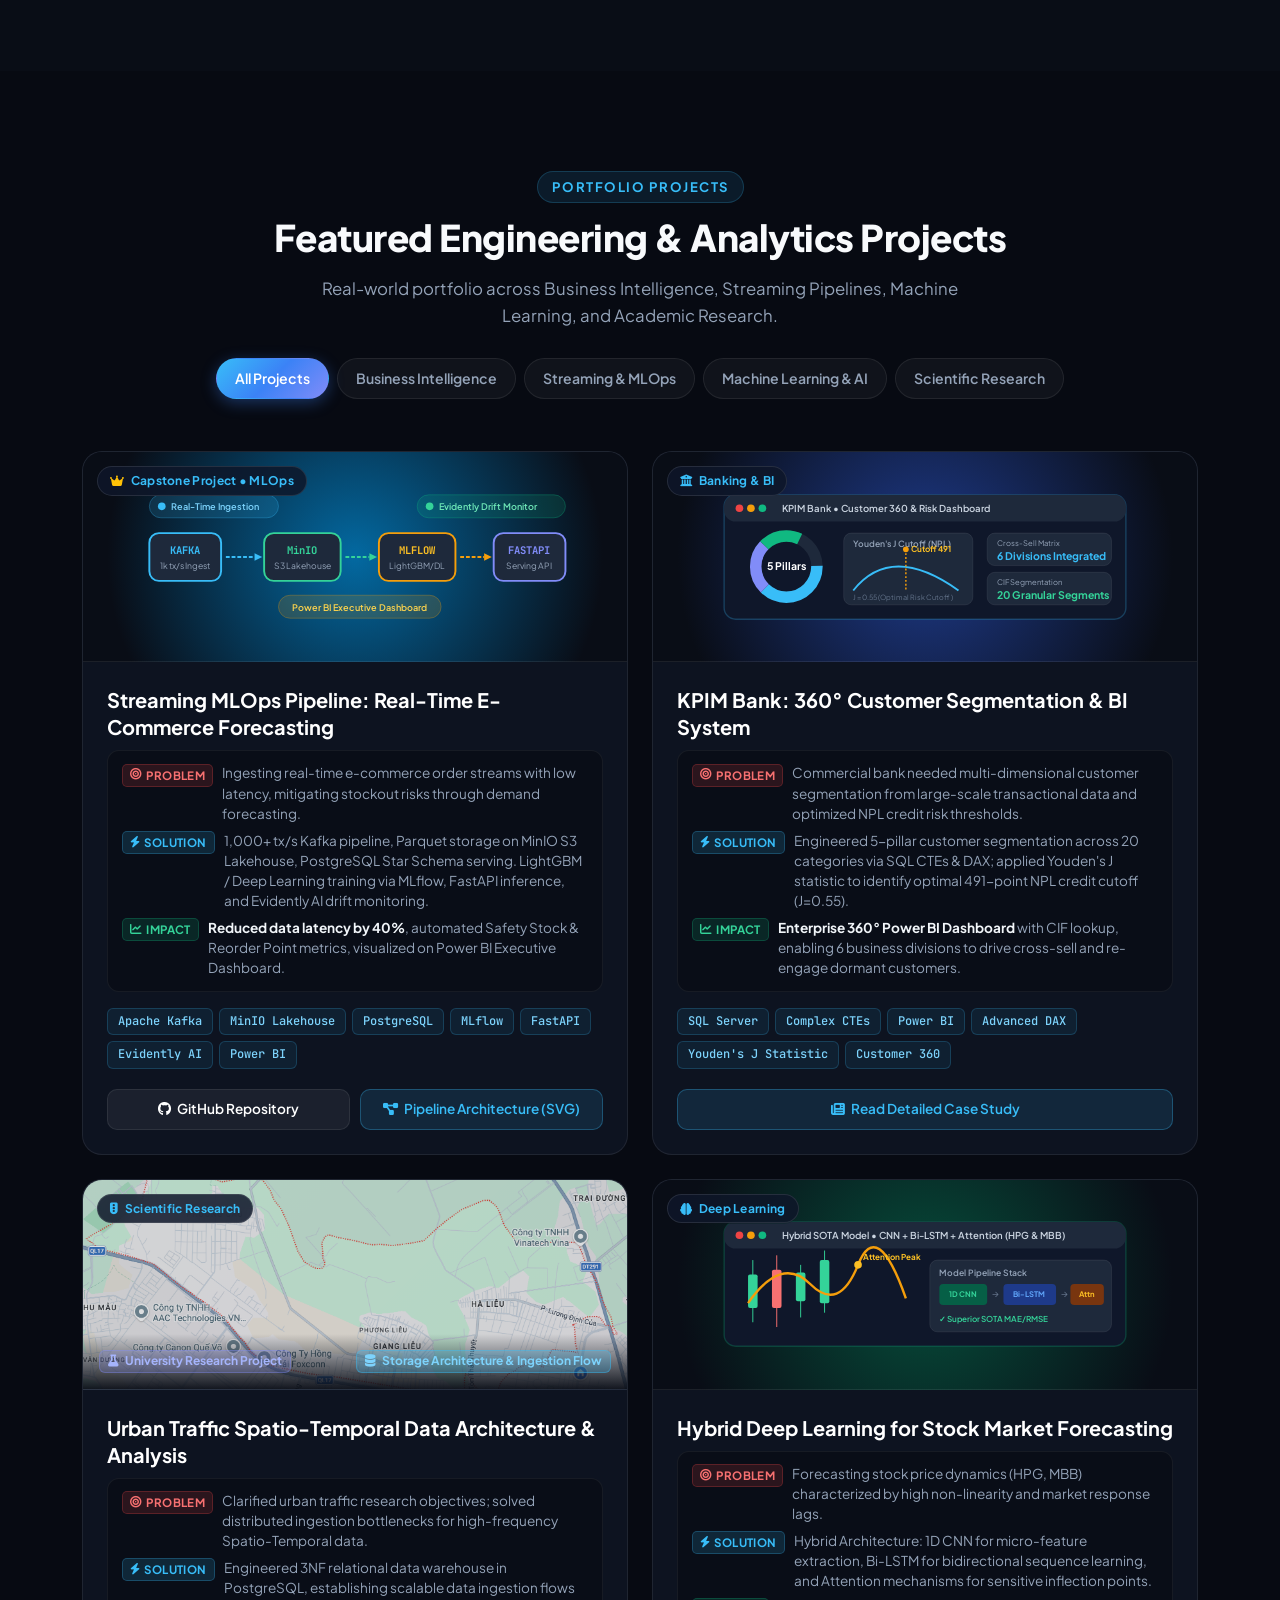
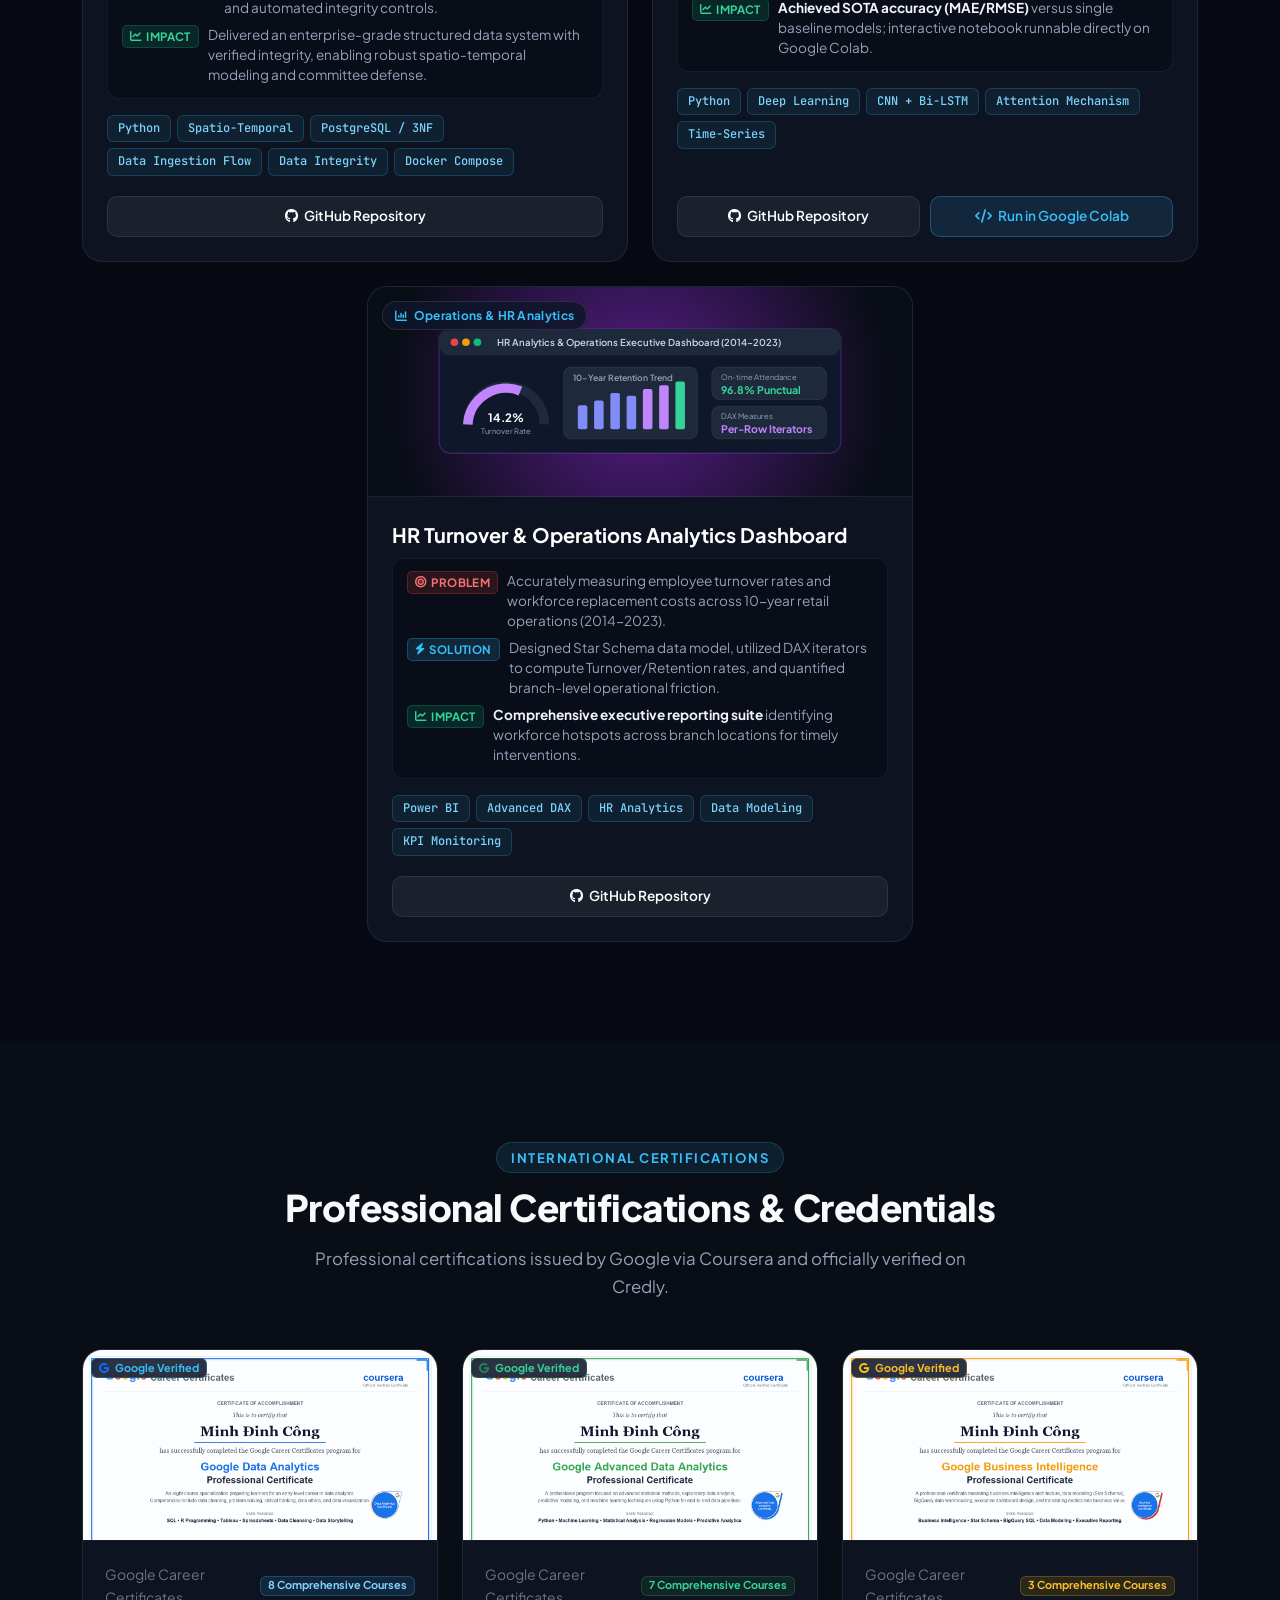
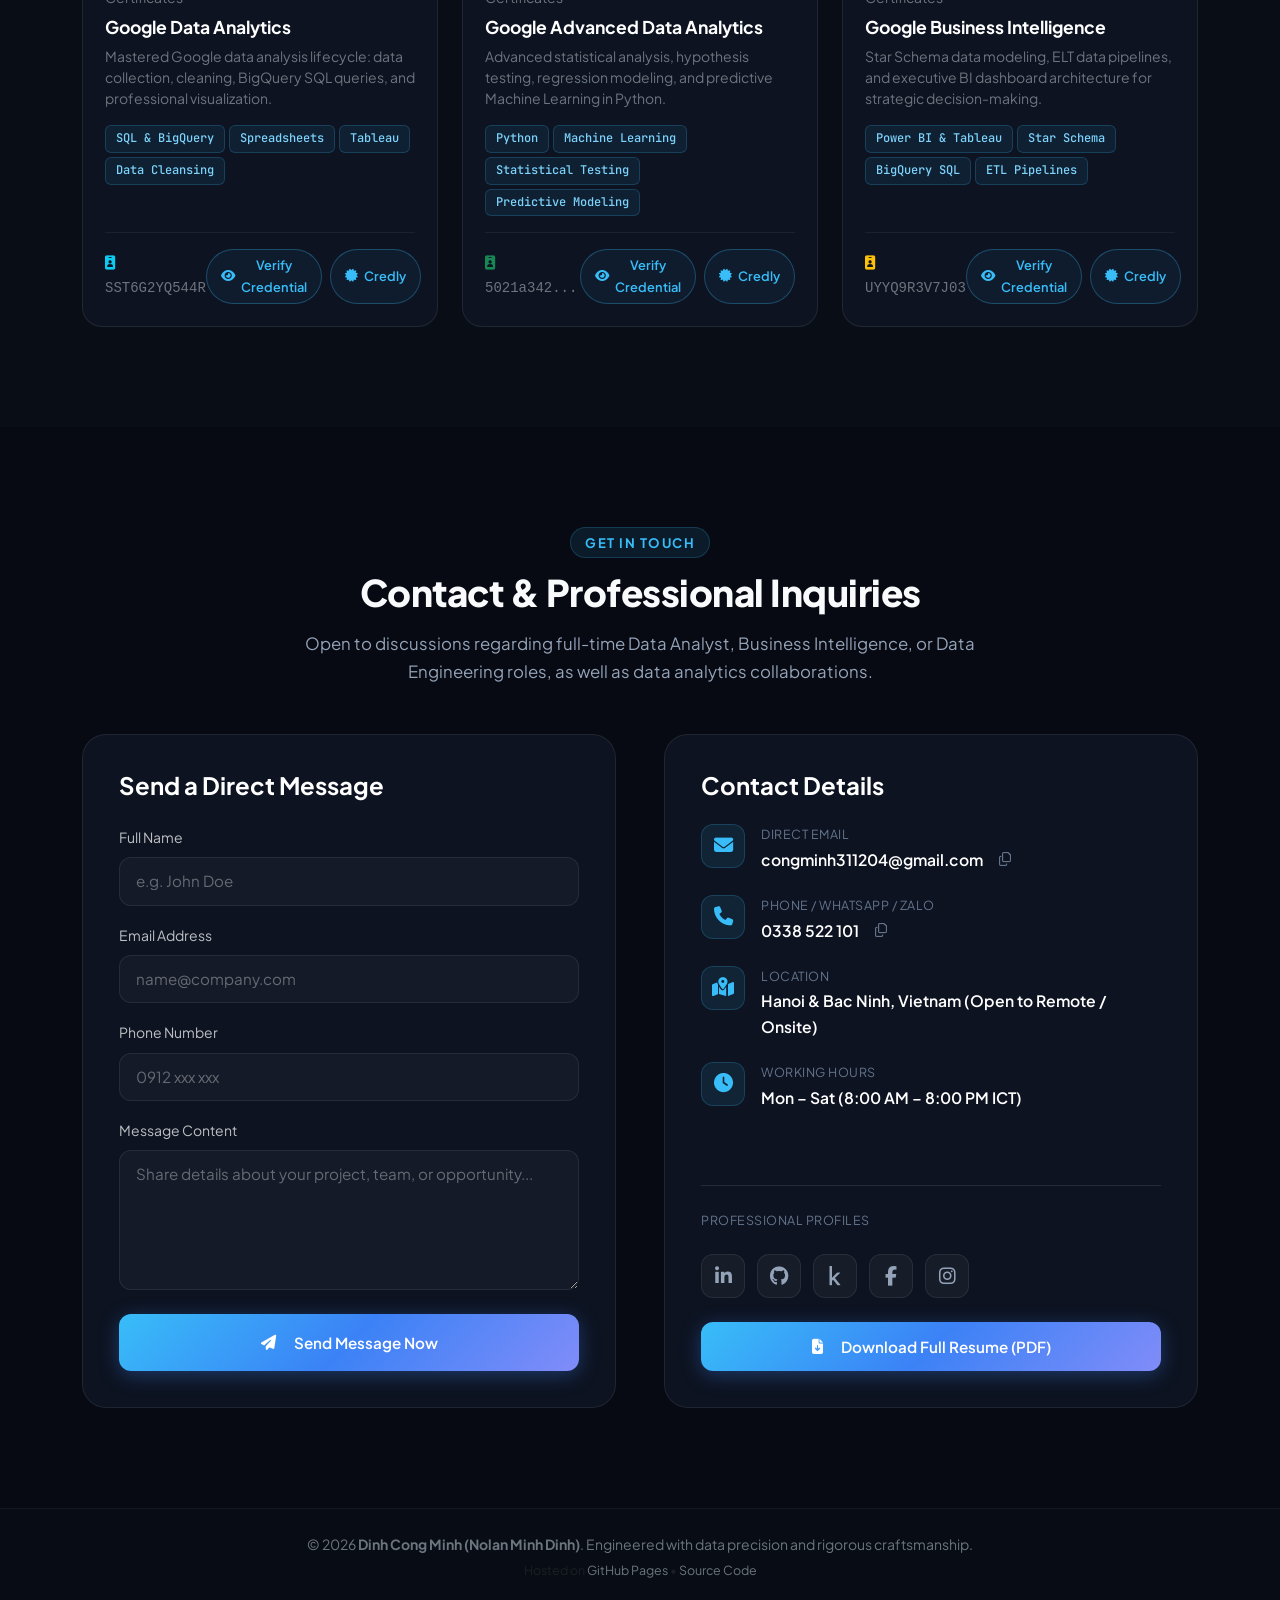
==== commit 9478f531: "style(navbar): remove duplicate CV download and social links, keep language switcher" ====
--- a/index.html
+++ b/index.html
@@ -1,16 +1,16 @@
 <!DOCTYPE html>
-<html lang="vi">
+<html lang="en">
 <head>
     <meta charset="UTF-8">
     <meta name="viewport" content="width=device-width, initial-scale=1.0">
-    <title>Đinh Công Minh (Nolan) | Data Analyst & Business Intelligence Portfolio</title>
-    <meta name="description" content="Portfolio của Đinh Công Minh (Nolan Minh Dinh) - Data Analyst & Business Intelligence. Kinh nghiệm thực chiến tại KPIM, Vingroup AI, Streaming MLOps, Power BI, SQL, Python.">
+    <title>Dinh Cong Minh (Nolan) | Data Analyst & Business Intelligence Portfolio</title>
+    <meta name="description" content="Portfolio of Dinh Cong Minh (Nolan Minh Dinh) - Data Analyst & Business Intelligence. Hands-on experience at KPIM Analytics, Vingroup AI Bootcamp, Streaming MLOps, Power BI, SQL, Python.">
     <meta name="author" content="Đinh Công Minh">
 
     <!-- Open Graph / SEO -->
     <meta property="og:type" content="website">
-    <meta property="og:title" content="Đinh Công Minh (Nolan) - Data Analyst & BI Portfolio">
-    <meta property="og:description" content="Chuyên viên Phân tích Dữ liệu & Business Intelligence - Xây dựng hệ thống báo cáo phân khúc khách hàng, Streaming MLOps, Deep Learning & Tối ưu hóa chuỗi cung ứng.">
+    <meta property="og:title" content="Dinh Cong Minh (Nolan) - Data Analyst & BI Portfolio">
+    <meta property="og:description" content="Data Analyst & Business Intelligence - Enterprise BI dashboards, RFM customer segmentation, Streaming MLOps, Computer Vision, and supply chain analytics.">
     <meta property="og:image" content="images/avatar.png">
 
     <!-- Google Fonts: Plus Jakarta Sans & JetBrains Mono -->
@@ -1481,6 +1481,43 @@
             box-shadow: 0 6px 20px rgba(59, 130, 246, 0.4);
         }
 
+        /* Language Switcher */
+        .lang-switch-group {
+            display: inline-flex;
+            align-items: center;
+            background: rgba(15, 23, 42, 0.7);
+            border: 1px solid var(--border-glass);
+            border-radius: 30px;
+            padding: 3px;
+            gap: 2px;
+        }
+
+        .lang-btn {
+            border: none;
+            background: transparent;
+            color: var(--text-secondary);
+            font-size: 0.78rem;
+            font-weight: 700;
+            padding: 4px 10px;
+            border-radius: 20px;
+            cursor: pointer;
+            transition: all 0.25s ease;
+            text-decoration: none;
+            display: inline-flex;
+            align-items: center;
+            gap: 4px;
+        }
+
+        .lang-btn:hover {
+            color: #ffffff;
+        }
+
+        .lang-btn.active {
+            background: var(--gradient-primary);
+            color: #ffffff;
+            box-shadow: 0 2px 10px rgba(56, 189, 248, 0.35);
+        }
+
         /* Responsive Adjustments */
         @media (max-width: 991.98px) {
             section { padding: 70px 0; }
@@ -1496,6 +1533,17 @@
             }
         }
     </style>
+    <script>
+        // Language preference check: redirect to Vietnamese version if previously selected
+        (function() {
+            try {
+                var savedLang = localStorage.getItem('portfolio_lang');
+                if (savedLang === 'vi' && !window.location.search.includes('lang=en')) {
+                    window.location.replace('index-vi.html' + window.location.hash);
+                }
+            } catch (e) {}
+        })();
+    </script>
 </head>
 <body data-bs-spy="scroll" data-bs-target="#mainNavbar" data-bs-offset="120">
 
@@ -1513,25 +1561,24 @@
 
             <div class="collapse navbar-collapse" id="navbarContent">
                 <ul class="navbar-nav mx-auto mb-2 mb-lg-0">
-                    <li class="nav-item"><a class="nav-link" href="#hero">Trang chủ</a></li>
-                    <li class="nav-item"><a class="nav-link" href="#about">Về tôi</a></li>
-                    <li class="nav-item"><a class="nav-link" href="#experience">Kinh nghiệm</a></li>
-                    <li class="nav-item"><a class="nav-link" href="#skills">Kỹ năng</a></li>
-                    <li class="nav-item"><a class="nav-link" href="#projects">Dự án</a></li>
-                    <li class="nav-item"><a class="nav-link" href="#certifications">Chứng chỉ</a></li>
-                    <li class="nav-item"><a class="nav-link" href="#contact">Liên hệ</a></li>
+                    <li class="nav-item"><a class="nav-link" href="#hero">Home</a></li>
+                    <li class="nav-item"><a class="nav-link" href="#about">About</a></li>
+                    <li class="nav-item"><a class="nav-link" href="#experience">Experience</a></li>
+                    <li class="nav-item"><a class="nav-link" href="#skills">Skills</a></li>
+                    <li class="nav-item"><a class="nav-link" href="#projects">Projects</a></li>
+                    <li class="nav-item"><a class="nav-link" href="#certifications">Certificates</a></li>
+                    <li class="nav-item"><a class="nav-link" href="#contact">Contact</a></li>
                 </ul>
 
-                <div class="d-flex align-items-center gap-2 mt-3 mt-lg-0">
-                    <a href="cv/DinhCongMinh_DataAnalyst_CV.pdf" target="_blank" class="btn-modern-outline py-2 px-3 fs-6">
-                        <i class="fas fa-file-arrow-down"></i> Tải CV
-                    </a>
-                    <a href="https://www.linkedin.com/in/nolan-minh-dinh/" target="_blank" class="social-link-btn" title="LinkedIn Profile">
-                        <i class="fab fa-linkedin-in"></i>
-                    </a>
-                    <a href="https://github.com/nolanminhdinh" target="_blank" class="social-link-btn" title="GitHub Profile">
-                        <i class="fab fa-github"></i>
-                    </a>
+                <div class="d-flex align-items-center mt-3 mt-lg-0">
+                    <div class="lang-switch-group">
+                        <button type="button" class="lang-btn active" onclick="switchLang('en')" title="English">
+                            <span class="flag-icon">🇬🇧</span> EN
+                        </button>
+                        <button type="button" class="lang-btn" onclick="switchLang('vi')" title="Switch to Vietnamese">
+                            <span class="flag-icon">🇻🇳</span> VI
+                        </button>
+                    </div>
                 </div>
             </div>
         </div>
@@ -1543,20 +1590,20 @@
             <div class="row align-items-center g-5">
                 <div class="col-lg-7 text-center text-lg-start">
                     <h1 class="display-4 fw-bold mb-3" style="letter-spacing: -1px;">
-                        Xin chào, tôi là <br class="d-none d-sm-inline">
+                        Hello, I am <br class="d-none d-sm-inline">
                         <span class="gradient-text">Đinh Công Minh</span> (Nolan)
                     </h1>
 
                     <p class="fs-5 text-light opacity-90 fw-light mb-4" style="line-height: 1.8;">
-                        Sinh viên năm cuối ngành <strong>Khoa học Dữ liệu</strong> (Đại học Mỏ - Địa chất - HUMG) và <strong>Học viên Chương trình AI Thực Chiến Vingroup (Level 2 - 3)</strong>. Đam mê phân tích và hệ thống hóa dữ liệu, giải quyết bài toán vận hành, chuỗi cung ứng (Supply Chain) và hành vi khách hàng thông qua <strong>SQL</strong>, <strong>Power BI</strong>, <strong>Python</strong>, <strong>Computer Vision</strong> và <strong>MLOps/Streaming</strong>.
+                        Final-year <strong>Data Science</strong> student at Hanoi University of Mining and Geology (HUMG) and <strong>Vingroup AI Bootcamp Trainee (Level 2 &amp; 3)</strong>. Passionate about data analytics, operational optimization, supply chain analytics, and customer behavior modeling through <strong>SQL</strong>, <strong>Power BI</strong>, <strong>Python</strong>, <strong>Computer Vision</strong>, and <strong>MLOps/Streaming</strong> architectures.
                     </p>
 
                     <div class="d-flex flex-wrap gap-3 justify-content-center justify-content-lg-start mb-5">
                         <a href="#projects" class="btn-modern-primary">
-                            <i class="fas fa-layer-group"></i> Khám phá dự án
+                            <i class="fas fa-layer-group"></i> Explore Projects
                         </a>
                         <a href="cv/DinhCongMinh_DataAnalyst_CV.pdf" target="_blank" class="btn-modern-outline">
-                            <i class="fas fa-file-pdf"></i> Xem CV / Resume
+                            <i class="fas fa-file-pdf"></i> View Resume / CV
                         </a>
                         <a href="https://www.linkedin.com/in/nolan-minh-dinh/" target="_blank" class="btn-modern-outline">
                             <i class="fab fa-linkedin"></i> LinkedIn
@@ -1568,25 +1615,25 @@
                         <div class="col-6 col-sm-3">
                             <div class="stat-card">
                                 <div class="stat-number">3+</div>
-                                <div class="stat-label">Google Certs</div>
+                                <div class="stat-label">Google &amp; MSFT Certs</div>
                             </div>
                         </div>
                         <div class="col-6 col-sm-3">
                             <div class="stat-card">
                                 <div class="stat-number">20</div>
-                                <div class="stat-label">Bank Segments</div>
+                                <div class="stat-label">Customer Segments</div>
                             </div>
                         </div>
                         <div class="col-6 col-sm-3">
                             <div class="stat-card">
                                 <div class="stat-number">10+</div>
-                                <div class="stat-label">End-to-End Tasks</div>
+                                <div class="stat-label">Enterprise Pipelines</div>
                             </div>
                         </div>
                         <div class="col-6 col-sm-3">
                             <div class="stat-card">
                                 <div class="stat-number">100%</div>
-                                <div class="stat-label">Data-Driven</div>
+                                <div class="stat-label">Data-Driven Focus</div>
                             </div>
                         </div>
                     </div>
@@ -1606,10 +1653,10 @@
 
                     <div class="mt-4 pt-3 d-flex flex-wrap justify-content-center gap-2">
                         <span class="badge bg-secondary bg-opacity-25 text-light px-3 py-2 rounded-pill border border-secondary border-opacity-25">
-                            <i class="fas fa-microchip me-1 text-warning"></i> Vingroup AI Thực Chiến (L2-3)
+                            <i class="fas fa-microchip me-1 text-warning"></i> Vingroup AI Bootcamp (L2-3)
                         </span>
                         <span class="badge bg-secondary bg-opacity-25 text-light px-3 py-2 rounded-pill border border-secondary border-opacity-25">
-                            <i class="fas fa-briefcase me-1 text-info"></i> Ex-Intern KPIM
+                            <i class="fas fa-briefcase me-1 text-info"></i> Ex-Intern @ KPIM Analytics
                         </span>
                         <span class="badge bg-secondary bg-opacity-25 text-light px-3 py-2 rounded-pill border border-secondary border-opacity-25">
                             <i class="fas fa-university me-1 text-primary"></i> HUMG Data Science '26
@@ -1624,10 +1671,10 @@
     <section id="about">
         <div class="container">
             <div class="text-center mb-5">
-                <span class="section-tag">Về Bản Thân</span>
-                <h2 class="section-title">Hồ Sơ Năng Lực &amp; Giá Trị Cốt Lõi</h2>
+                <span class="section-tag">About Me</span>
+                <h2 class="section-title">Professional Profile &amp; Core Values</h2>
                 <p class="section-subtitle">
-                    Chuyển hóa dữ liệu thô phức tạp thành hệ thống Business Intelligence trực quan và Data Pipelines tự động hóa phục vụ ra quyết định kinh doanh.
+                    Transforming complex raw data into intuitive Business Intelligence systems and automated Data Pipelines to empower data-driven decisions.
                 </p>
             </div>
 
@@ -1639,8 +1686,8 @@
                             <div class="bento-icon">
                                 <i class="fas fa-database"></i>
                             </div>
-                            <h4 class="bento-title">Cơ Sở Dữ Liệu &amp; DWH</h4>
-                            <p class="text-secondary small mb-3">Tối ưu truy vấn SQL phức tạp, chuẩn hóa 3NF và thiết kế Star Schema phục vụ báo cáo quản trị.</p>
+                            <h4 class="bento-title">Database &amp; DWH</h4>
+                            <p class="text-secondary small mb-3">Optimizing complex SQL queries, 3NF normalization, and Star Schema modeling for executive BI reporting.</p>
                         </div>
                         <div class="d-flex flex-wrap gap-1">
                             <span class="tech-pill">T-SQL</span>
@@ -1658,7 +1705,7 @@
                                 <i class="fas fa-chart-pie"></i>
                             </div>
                             <h4 class="bento-title">Business Intelligence</h4>
-                            <p class="text-secondary small mb-3">Trực quan hóa dashboard đa chiều, phân tích phân khúc khách hàng 360° và ma trận bán chéo.</p>
+                            <p class="text-secondary small mb-3">Multi-dimensional executive dashboards, 360° customer segmentation, and cross-sell matrix analytics.</p>
                         </div>
                         <div class="d-flex flex-wrap gap-1">
                             <span class="tech-pill">Power BI</span>
@@ -1676,7 +1723,7 @@
                                 <i class="fas fa-eye"></i>
                             </div>
                             <h4 class="bento-title">AI &amp; Computer Vision</h4>
-                            <p class="text-secondary small mb-3">Thực chiến Level 2-3 tại Vingroup AI: gán nhãn chuẩn hóa CVAT, Video Tracking MOT/ReID và Pose.</p>
+                            <p class="text-secondary small mb-3">Enterprise Level 2-3 at Vingroup AI: standardized CVAT annotation, MOT/Re-ID tracking, and pose estimation.</p>
                         </div>
                         <div class="d-flex flex-wrap gap-1">
                             <span class="tech-pill">Vingroup L2-3</span>
@@ -1694,7 +1741,7 @@
                                 <i class="fas fa-bolt"></i>
                             </div>
                             <h4 class="bento-title">Streaming &amp; MLOps</h4>
-                            <p class="text-secondary small mb-3">Xây dựng kiến trúc dữ liệu luồng 1.000 tx/s, lưu trữ Lakehouse Parquet và container hóa hệ thống.</p>
+                            <p class="text-secondary small mb-3">Scalable 1,000 tx/s streaming architecture, Parquet Lakehouse storage, and containerized Docker services.</p>
                         </div>
                         <div class="d-flex flex-wrap gap-1">
                             <span class="tech-pill">Apache Kafka</span>
@@ -1712,10 +1759,10 @@
     <section id="experience" style="background: rgba(0, 0, 0, 0.2);">
         <div class="container">
             <div class="text-center mb-5">
-                <span class="section-tag">Kinh Nghiệm Thực Chiến</span>
-                <h2 class="section-title">Hành Trình Chuyên Môn</h2>
+                <span class="section-tag">Hands-on Experience</span>
+                <h2 class="section-title">Professional Journey</h2>
                 <p class="section-subtitle">
-                    Kinh nghiệm thực tập chuyên sâu tại doanh nghiệp kết hợp cùng các đề tài nghiên cứu khoa học cấp trường.
+                    Deep enterprise internship experience combined with academic scientific research projects.
                 </p>
             </div>
 
@@ -1723,12 +1770,12 @@
                 <div class="col-lg-10">
                     <div class="timeline">
                         
-                        <!-- Timeline Item 1: Vingroup AI Thực Chiến -->
+                        <!-- Timeline Item 1: Vingroup AI Bootcamp -->
                         <div class="timeline-item">
                             <div class="timeline-dot" style="border-color: #f59e0b; box-shadow: 0 0 14px #f59e0b;"></div>
-                            <div class="timeline-date" style="color: #fbbf24;">09/2026 – Hiện Tại</div>
-                            <h3 class="timeline-role">Học Viên Chương Trình AI Thực Chiến (Level 2 - Level 3)</h3>
-                            <div class="timeline-company" style="color: #fbbf24;"><i class="fas fa-building-flag me-2"></i>Tập Đoàn Vingroup • Cohort 4</div>
+                            <div class="timeline-date" style="color: #fbbf24;">09/2024 – Present</div>
+                            <h3 class="timeline-role">Trainee - Vingroup AI Bootcamp (Level 2 &amp; 3)</h3>
+                            <div class="timeline-company" style="color: #fbbf24;"><i class="fas fa-building-flag me-2"></i>Vingroup • AI Enterprise Cohort 4</div>
                             <div class="glass-panel p-4 mb-3" style="border-color: rgba(245, 158, 11, 0.3);">
                                 <div class="exp-chip-group">
                                     <span class="exp-chip exp-chip-gold"><i class="fas fa-certificate"></i> Level 2 &amp; 3</span>
@@ -1739,14 +1786,14 @@
                                 </div>
                                 <ul class="timeline-highlights">
                                     <li>
-                                        <strong>Đào tạo &amp; Thực chiến cấp cao:</strong> Vượt qua các vòng đánh giá chuyên môn để tiến vào <strong>Level 2 &amp; 3</strong> chương trình AI Thực chiến Vingroup, tập trung vào Thị giác máy tính (Computer Vision) và xử lý dữ liệu AI chuẩn công nghiệp.
+                                        <strong>Advanced Enterprise AI Training:</strong> Qualified through technical assessments into <strong>Level 2 &amp; 3</strong> of Vingroup AI Bootcamp, specializing in Computer Vision and industrial-grade dataset curation.
                                     </li>
                                     <li>
-                                        <strong>Xây dựng Tooling &amp; Đánh giá mô hình:</strong> Thiết lập quy trình kiểm thử tính hợp lệ của cấu trúc nhãn dữ liệu (Structural Validator) với CVAT; thực hiện đánh giá hiệu năng các bài lab Video Tracking, Multi-Object Tracking (MOT) và Re-Identification (ReID).
+                                        <strong>Tooling &amp; Model Benchmark Evaluation:</strong> Established automated Structural Validator tests with CVAT; evaluated benchmarks across Video Tracking, Multi-Object Tracking (MOT), and Re-Identification (ReID).
                                     </li>
                                 </ul>
                                 <span class="badge bg-warning bg-opacity-10 text-warning px-3 py-2 rounded-pill border border-warning border-opacity-25 mt-2">
-                                    <i class="fas fa-award me-1"></i> Chương trình AI Thực Chiến Vingroup - Level 2 &amp; 3
+                                    <i class="fas fa-award me-1"></i> Vingroup AI Bootcamp - Level 2 &amp; 3
                                 </span>
                             </div>
                         </div>
@@ -1767,14 +1814,14 @@
                                 </div>
                                 <ul class="timeline-highlights">
                                     <li>
-                                        <strong>Hệ thống Phân khúc Khách hàng 360°:</strong> Thiết kế logic phân tầng khách hàng theo 5 trục (Giá trị, Quan hệ, Vòng đời, Rủi ro, Sản phẩm) với 20 nhóm danh mục; ứng dụng thống kê Youden's J tìm điểm cắt nợ xấu tối ưu 491 điểm (J=0.55).
+                                        <strong>360° Customer Segmentation System:</strong> Engineered 5-pillar customer stratification (Value, Relationship, Lifecycle, Risk, Product) with 20 categories; applied Youden's J to establish optimal 491-point risk cutoff (J=0.55).
                                     </li>
                                     <li>
-                                        <strong>Dashboard Quản trị &amp; Tài liệu Bàn giao:</strong> Phát triển bộ báo cáo Power BI tương tác (Ma trận bán chéo Cross-Sell, Giữ chân khách hàng, Profile CIF) và hoàn thiện hệ thống tài liệu quản trị dự án (PM Docs) theo chuẩn doanh nghiệp.
+                                        <strong>Executive Dashboards &amp; Delivery Documentation:</strong> Built interactive Power BI reports (Cross-Sell Matrix, Customer Retention, CIF Profile) and delivered enterprise PM documentation (PM Docs).
                                     </li>
                                 </ul>
                                 <a href="https://compaclass.com/blog/p/kpim-bank-xay-dung-he-thong-bao-cao-phan-khuc-khach-hang-2QvPA" target="_blank" class="btn-verify-badge mt-2">
-                                    <i class="fas fa-arrow-up-right-from-square"></i> Đọc bài viết case study chi tiết trên Compaclass
+                                    <i class="fas fa-arrow-up-right-from-square"></i> Read Full Case Study on Compaclass
                                 </a>
                             </div>
                         </div>
@@ -1782,9 +1829,9 @@
                         <!-- Timeline Item 3: Graduation Thesis -->
                         <div class="timeline-item">
                             <div class="timeline-dot"></div>
-                            <div class="timeline-date">2026 (Đang Thực Hiện)</div>
-                            <h3 class="timeline-role">Đồ Án Tốt Nghiệp: Streaming MLOps Pipeline &amp; Demand Forecasting</h3>
-                            <div class="timeline-company"><i class="fas fa-graduation-cap me-2"></i>Khoa Công Nghệ Thông Tin - Đại học Mỏ - Địa chất (HUMG)</div>
+                            <div class="timeline-date">2025 – 2026 (In Progress)</div>
+                            <h3 class="timeline-role">Capstone Project: Streaming MLOps Pipeline &amp; Demand Forecasting</h3>
+                            <div class="timeline-company"><i class="fas fa-graduation-cap me-2"></i>Faculty of Information Technology - HUMG</div>
                             <div class="glass-panel p-4 mb-3">
                                 <div class="exp-chip-group">
                                     <span class="exp-chip exp-chip-emerald"><i class="fas fa-bolt"></i> Kafka 1.000 tx/s</span>
@@ -1795,14 +1842,14 @@
                                 </div>
                                 <ul class="timeline-highlights">
                                     <li>
-                                        <strong>Kiến trúc Streaming &amp; Data Lakehouse:</strong> Thu thập đơn hàng realtime qua Apache Kafka, lưu trữ dạng Parquet tại MinIO và nạp vào PostgreSQL theo chuẩn Star Schema phục vụ báo cáo phân tích.
+                                        <strong>Streaming Architecture &amp; Data Lakehouse:</strong> Ingested real-time orders via Apache Kafka, stored Parquet on MinIO S3, and served PostgreSQL Star Schema for analytical reporting.
                                     </li>
                                     <li>
-                                        <strong>MLOps &amp; Closed-Loop Retraining:</strong> Quản lý vòng đời mô hình LightGBM/Deep Learning bằng MLflow, phục vụ dự báo qua FastAPI, đo lường trôi dữ liệu tự động và giám sát qua Prometheus/Grafana.
+                                        <strong>MLOps &amp; Closed-Loop Retraining:</strong> Managed LightGBM/Deep Learning model lifecycles via MLflow, served inference via FastAPI, tracked data drift automatically, and monitored via Prometheus/Grafana.
                                     </li>
                                 </ul>
                                 <a href="https://github.com/nolanminhdinh/Capstone-Streaming-MLOps-Pipeline-for-Real-Time-E-Commerce-Clickstream-Anomaly-Detection" target="_blank" class="btn-verify-badge mt-2">
-                                    <i class="fab fa-github"></i> Khám phá mã nguồn dự án trên GitHub
+                                    <i class="fab fa-github"></i> Explore Capstone Repository on GitHub
                                 </a>
                             </div>
                         </div>
@@ -1811,25 +1858,25 @@
                         <div class="timeline-item">
                             <div class="timeline-dot"></div>
                             <div class="timeline-date">2025 - 2026</div>
-                            <h3 class="timeline-role">Đề Tài Nghiên Cứu Khoa Học Sinh Viên</h3>
-                            <div class="timeline-company"><i class="fas fa-flask me-2"></i>Đại học Mỏ - Địa chất (HUMG)</div>
+                            <h3 class="timeline-role">University Scientific Research Project</h3>
+                            <div class="timeline-company"><i class="fas fa-flask me-2"></i>Hanoi University of Mining and Geology (HUMG)</div>
                             <div class="glass-panel p-4">
                                 <div class="exp-chip-group">
-                                    <span class="exp-chip exp-chip-purple"><i class="fas fa-graduation-cap"></i> Đề Tài NCKH Cấp Trường</span>
-                                    <span class="exp-chip"><i class="fas fa-database"></i> Kiến Trúc Lưu Trữ &amp; Luồng Dữ Liệu</span>
-                                    <span class="exp-chip"><i class="fas fa-shield-halved"></i> Toàn Vẹn Dữ Liệu &amp; Chuẩn 3NF</span>
-                                    <span class="exp-chip"><i class="fas fa-chart-line"></i> Sẵn Sàng Cho Phân Tích</span>
+                                    <span class="exp-chip exp-chip-purple"><i class="fas fa-graduation-cap"></i> University Research Project</span>
+                                    <span class="exp-chip"><i class="fas fa-database"></i> Storage Architecture &amp; Ingestion Flow</span>
+                                    <span class="exp-chip"><i class="fas fa-shield-halved"></i> Data Integrity &amp; 3NF Normalization</span>
+                                    <span class="exp-chip"><i class="fas fa-chart-line"></i> Analytics-Ready Data Assets</span>
                                 </div>
                                 <ul class="timeline-highlights">
                                     <li>
-                                        <strong>Xác định Mục tiêu &amp; Thiết kế Luồng:</strong> Làm rõ mục tiêu bài toán giao thông, xây dựng nơi lưu trữ và thiết kế luồng dữ liệu bảo đảm khả năng mở rộng tiếp nhận dữ liệu không gian - thời gian (Spatio-Temporal).
+                                        <strong>Problem Scoping &amp; Ingestion Pipeline:</strong> Scoped research objectives for urban traffic dynamics; designed robust storage architecture and ingestion flows capable of scalable spatio-temporal data ingestion.
                                     </li>
                                     <li>
-                                        <strong>Quản lý Toàn vẹn &amp; Sẵn sàng Phân tích:</strong> Chuẩn hóa cơ sở dữ liệu quan hệ đạt chuẩn 3NF, thiết lập phương thức kiểm soát tính toàn vẹn và nhất quán của dữ liệu, sẵn sàng phục vụ cho các tác vụ phân tích và mô hình hóa.
+                                        <strong>Data Integrity Management &amp; Analytics Serving:</strong> Normalized relational schema to 3NF in PostgreSQL, established data integrity validation mechanisms, and prepared clean datasets for analytical modeling and committee defense.
                                     </li>
                                 </ul>
                                 <a href="https://github.com/nolanminhdinh/Traffic_Analysis" target="_blank" class="btn-verify-badge mt-2">
-                                    <i class="fab fa-github"></i> Xem repository nghiên cứu khoa học
+                                    <i class="fab fa-github"></i> View Research GitHub Repository
                                 </a>
                             </div>
                         </div>
@@ -1844,10 +1891,10 @@
     <section id="skills">
         <div class="container">
             <div class="text-center mb-5">
-                <span class="section-tag">Hệ Sinh Thái Kỹ Năng & Năng Lực</span>
-                <h2 class="section-title">Kỹ Năng Chuyên Môn & Đánh Giá Năng Lực</h2>
+                <span class="section-tag">Skill Ecosystem &amp; Technical Matrix</span>
+                <h2 class="section-title">Technical Competencies &amp; Practical Evaluation</h2>
                 <p class="section-subtitle">
-                    Phân loại 4 trụ cột chuyên môn (Data, Engineer, Analyst, Soft Skills) kèm minh chứng thực chiến và biểu đồ đánh giá mức độ thành thạo khách quan.
+                    Structured across 4 core engineering pillars (Data, Engineer, Analyst, Soft Skills) with verifiable project proof and an empirical proficiency matrix.
                 </p>
             </div>
 
@@ -1862,8 +1909,8 @@
                                     <i class="fas fa-chart-pie"></i>
                                 </div>
                                 <div>
-                                    <h3 class="skill-group-title">Radar Năng Lực Đa Chiều</h3>
-                                    <p class="text-secondary small mb-0">Đánh giá cân bằng giữa Data, BI &amp; Engineering</p>
+                                    <h3 class="skill-group-title">Multi-Dimensional Competency Radar</h3>
+                                    <p class="text-secondary small mb-0">Balanced assessment across Data, BI &amp; Engineering</p>
                                 </div>
                             </div>
                             <div style="position: relative; height: 310px; width: 100%;">
@@ -1872,7 +1919,7 @@
                         </div>
                         <div class="text-center pt-3 border-top" style="border-color: rgba(255,255,255,0.08) !important;">
                             <span class="text-secondary small">
-                                <i class="fas fa-info-circle text-info me-1"></i> Khung đo thực nghiệm (1–5), phản ánh đúng năng lực thực tế qua đồ án &amp; dự án.
+                                <i class="fas fa-info-circle text-info me-1"></i> Empirical 1–5 scale reflecting hands-on project and academic deliverables.
                             </span>
                         </div>
                     </div>
@@ -1889,12 +1936,12 @@
                                         <i class="fas fa-id-card-clip"></i>
                                     </div>
                                     <div>
-                                        <h3 class="skill-group-title" style="font-size: 1.15rem;">Hồ Sơ Năng Lực &amp; Kỹ Năng Thực Chiến</h3>
-                                        <p class="text-secondary small mb-0">Khung năng lực thực nghiệm kết hợp Data, BI &amp; AI Tooling</p>
+                                        <h3 class="skill-group-title" style="font-size: 1.15rem;">Practical Competency Profile &amp; Tech Stack</h3>
+                                        <p class="text-secondary small mb-0">Empirical matrix combining Data, BI &amp; AI Tooling</p>
                                     </div>
                                 </div>
                                 <span class="profile-section-badge">
-                                    <i class="fas fa-certificate text-cyan"></i> Chuẩn Vingroup AI L2-3
+                                    <i class="fas fa-certificate text-cyan"></i> Vingroup AI L2-3 Standard
                                 </span>
                             </div>
 
@@ -1909,7 +1956,7 @@
                                         <span class="vg-pill active"><i class="fas fa-check"></i> SQL (T-SQL, PostgreSQL)</span>
                                         <span class="vg-pill active"><i class="fas fa-check"></i> Power BI &amp; DAX</span>
                                         <span class="vg-pill active"><i class="fas fa-check"></i> Data Modeling (Star Schema)</span>
-                                        <span class="vg-pill active"><i class="fas fa-check"></i> Phân Tích Nghiệp Vụ</span>
+                                        <span class="vg-pill active"><i class="fas fa-check"></i> Business Analytics</span>
                                         <span class="vg-pill active"><i class="fas fa-check"></i> Data Cleaning &amp; EDA</span>
                                     </div>
                                 </div>
@@ -1946,7 +1993,7 @@
                                         <i class="fas fa-users-gear text-success"></i> LEADERSHIP &amp; PROBLEM SOLVING
                                     </div>
                                     <div class="pill-wrap">
-                                        <span class="vg-pill active"><i class="fas fa-check"></i> Quản Trị Dự Án &amp; Agile</span>
+                                        <span class="vg-pill active"><i class="fas fa-check"></i> Agile &amp; Project Management</span>
                                         <span class="vg-pill active"><i class="fas fa-check"></i> Data Storytelling</span>
                                         <span class="vg-pill active"><i class="fas fa-check"></i> Root Cause Analysis (RCA)</span>
                                     </div>
@@ -1958,11 +2005,11 @@
                         <div class="profile-meta-strip">
                             <div class="d-flex align-items-center gap-2">
                                 <i class="fas fa-bullseye" style="color: var(--accent-cyan);"></i>
-                                <span><strong>Vai trò trọng tâm:</strong> Data Analyst • Analytics / Data Quality Engineer</span>
+                                <span><strong>Target Roles:</strong> Data Analyst • Analytics / Data Quality Engineer</span>
                             </div>
                             <div class="d-flex align-items-center gap-2">
                                 <i class="fas fa-business-time text-info"></i>
-                                <span><strong>Kinh nghiệm:</strong> 0.5+ năm thực chiến (Vingroup AI &amp; KPIM)</span>
+                                <span><strong>Experience:</strong> 0.5+ Years Hands-on (Vingroup AI &amp; KPIM)</span>
                             </div>
                         </div>
                     </div>
@@ -1977,14 +2024,14 @@
                                     <i class="fas fa-sliders" style="color: var(--accent-cyan);"></i>
                                 </div>
                                 <div>
-                                    <h3 class="skill-group-title" style="font-size: 1.15rem;">Mức Độ Thành Thạo Kỹ Năng Thực Nghiệm</h3>
-                                    <p class="text-secondary small mb-0">Thang đo thực tế (1.0 – 5.0) · Đánh giá minh bạch qua đồ án &amp; dự án thực tế (Trần 3.5 / 5.0)</p>
+                                    <h3 class="skill-group-title" style="font-size: 1.15rem;">Empirical Skill Proficiency Matrix</h3>
+                                    <p class="text-secondary small mb-0">Hands-on 1.0 – 5.0 Scale · Transparent self-assessment based on verified deliverables (Capped at 3.5 / 5.0 - Practitioner Stage)</p>
                                 </div>
                             </div>
                             <div class="d-flex flex-wrap align-items-center gap-2">
-                                <span class="slider-scale-legend-chip"><i class="fas fa-circle-dot text-secondary"></i> 1.0: Cơ bản</span>
-                                <span class="slider-scale-legend-chip"><i class="fas fa-circle-check text-info"></i> 3.0: Thực chiến</span>
-                                <span class="slider-scale-legend-chip"><i class="fas fa-star text-warning"></i> 5.0: Chuyên gia</span>
+                                <span class="slider-scale-legend-chip"><i class="fas fa-circle-dot text-secondary"></i> 1.0: Fundamental</span>
+                                <span class="slider-scale-legend-chip"><i class="fas fa-circle-check text-info"></i> 3.0: Practical / Hands-on</span>
+                                <span class="slider-scale-legend-chip"><i class="fas fa-star text-warning"></i> 5.0: Expert</span>
                             </div>
                         </div>
 
@@ -2005,9 +2052,9 @@
                                             <div class="slider-dot-indicator" style="left: 70%;"></div>
                                         </div>
                                         <div class="slider-scale-ticks">
-                                            <span>1.0 Cơ bản</span>
-                                            <span class="tick-mark-mid">3.0 Thực chiến</span>
-                                            <span>5.0 Chuyên gia</span>
+                                            <span>1.0 Fundamental</span>
+                                            <span class="tick-mark-mid">3.0 Practical</span>
+                                            <span>5.0 Expert</span>
                                         </div>
                                     </div>
                                 </div>
@@ -2025,9 +2072,9 @@
                                             <div class="slider-dot-indicator" style="left: 70%;"></div>
                                         </div>
                                         <div class="slider-scale-ticks">
-                                            <span>1.0 Cơ bản</span>
-                                            <span class="tick-mark-mid">3.0 Thực chiến</span>
-                                            <span>5.0 Chuyên gia</span>
+                                            <span>1.0 Fundamental</span>
+                                            <span class="tick-mark-mid">3.0 Practical</span>
+                                            <span>5.0 Expert</span>
                                         </div>
                                     </div>
                                 </div>
@@ -2035,7 +2082,7 @@
                                 <div class="slider-wide-row">
                                     <div class="slider-header-info">
                                         <span class="slider-name-tag">
-                                            <i class="fas fa-chart-line text-info"></i> Phân Tích Nghiệp Vụ &amp; Thống Kê
+                                            <i class="fas fa-chart-line text-info"></i> Business Analytics &amp; Statistics
                                         </span>
                                         <span class="slider-score-badge">3.2 <span class="score-denom">/ 5.0</span></span>
                                     </div>
@@ -2045,9 +2092,9 @@
                                             <div class="slider-dot-indicator" style="left: 64%;"></div>
                                         </div>
                                         <div class="slider-scale-ticks">
-                                            <span>1.0 Cơ bản</span>
-                                            <span class="tick-mark-mid">3.0 Thực chiến</span>
-                                            <span>5.0 Chuyên gia</span>
+                                            <span>1.0 Fundamental</span>
+                                            <span class="tick-mark-mid">3.0 Practical</span>
+                                            <span>5.0 Expert</span>
                                         </div>
                                     </div>
                                 </div>
@@ -2068,9 +2115,9 @@
                                             <div class="slider-dot-indicator" style="left: 64%;"></div>
                                         </div>
                                         <div class="slider-scale-ticks">
-                                            <span>1.0 Cơ bản</span>
-                                            <span class="tick-mark-mid">3.0 Thực chiến</span>
-                                            <span>5.0 Chuyên gia</span>
+                                            <span>1.0 Fundamental</span>
+                                            <span class="tick-mark-mid">3.0 Practical</span>
+                                            <span>5.0 Expert</span>
                                         </div>
                                     </div>
                                 </div>
@@ -2088,9 +2135,9 @@
                                             <div class="slider-dot-indicator" style="left: 56%;"></div>
                                         </div>
                                         <div class="slider-scale-ticks">
-                                            <span>1.0 Cơ bản</span>
-                                            <span class="tick-mark-mid">3.0 Thực chiến</span>
-                                            <span>5.0 Chuyên gia</span>
+                                            <span>1.0 Fundamental</span>
+                                            <span class="tick-mark-mid">3.0 Practical</span>
+                                            <span>5.0 Expert</span>
                                         </div>
                                     </div>
                                 </div>
@@ -2108,9 +2155,9 @@
                                             <div class="slider-dot-indicator" style="left: 56%;"></div>
                                         </div>
                                         <div class="slider-scale-ticks">
-                                            <span>1.0 Cơ bản</span>
-                                            <span class="tick-mark-mid">3.0 Thực chiến</span>
-                                            <span>5.0 Chuyên gia</span>
+                                            <span>1.0 Fundamental</span>
+                                            <span class="tick-mark-mid">3.0 Practical</span>
+                                            <span>5.0 Expert</span>
                                         </div>
                                     </div>
                                 </div>
@@ -2128,8 +2175,8 @@
                         <div class="skill-group-header">
                             <i class="fas fa-database skill-group-icon"></i>
                             <div>
-                                <h3 class="skill-group-title">1. DATA (Dữ Liệu &amp; Mô Hình Hóa)</h3>
-                                <span class="text-secondary small">Quản trị, mô hình hóa &amp; chuẩn hóa kiến trúc dữ liệu</span>
+                                <h3 class="skill-group-title">1. DATA (Data Architecture &amp; Modeling)</h3>
+                                <span class="text-secondary small">Data modeling, governance &amp; schema normalization</span>
                             </div>
                         </div>
                         <div class="mb-3">
@@ -2137,29 +2184,29 @@
                             <span class="skill-item-tag">CTEs &amp; Subqueries</span>
                             <span class="skill-item-tag">Window Functions</span>
                             <span class="skill-item-tag">Star Schema / Snowflake</span>
-                            <span class="skill-item-tag">Chuẩn Hóa 3NF</span>
+                            <span class="skill-item-tag">3NF Normalization</span>
                             <span class="skill-item-tag">Data Quality &amp; Cleaning</span>
                             <span class="skill-item-tag">Data Warehousing (DWH)</span>
                             <span class="skill-item-tag">OLTP &amp; OLAP</span>
                         </div>
 
-                        <!-- Minh Chứng Đi Kèm -->
+                        <!-- Project Evidence -->
                         <div class="skill-evidence-box">
                             <div class="skill-evidence-title">
-                                <i class="fas fa-clipboard-check"></i> Minh Chứng Thực Tế (Evidence)
+                                <i class="fas fa-clipboard-check"></i> Project Evidence &amp; Proof
                             </div>
                             <ul class="evidence-list">
                                 <li class="evidence-item">
-                                    <strong>KPIM Bank Customer 360</strong>: Thiết kế mô hình Star Schema chuẩn doanh nghiệp, tối ưu bảng Fact Transaction và Dim Customer, tính toán phân khúc khách hàng qua T-SQL/DAX.
-                                    <a href="#projects" class="evidence-link ms-1"><i class="fas fa-arrow-right"></i> Xem dự án</a>
+                                    <strong>KPIM Bank Customer 360</strong>: Engineered enterprise Star Schema dimensional models, optimized Fact Transaction and Dim Customer tables, and calculated customer segments via T-SQL/DAX.
+                                    <a href="#projects" class="evidence-link ms-1"><i class="fas fa-arrow-right"></i> View Project</a>
                                 </li>
                                 <li class="evidence-item">
-                                    <strong>NCKH Phân Tích Giao Thông HUMG</strong>: Xác định mục tiêu bài toán, xây dựng nơi lưu trữ và thiết kế luồng dữ liệu chuẩn 3NF, bảo đảm khả năng mở rộng tiếp nhận và tính toàn vẹn dữ liệu sẵn sàng cho phân tích.
+                                    <strong>HUMG Traffic Research Project</strong>: Scoped research problem, engineered storage architecture and 3NF data ingestion flow, ensuring scalability and data integrity for downstream analytics.
                                     <a href="#projects" class="evidence-link ms-1"><i class="fas fa-arrow-right"></i> Xem NCKH</a>
                                 </li>
                                 <li class="evidence-item">
-                                    <strong>Chứng chỉ Google Data Analytics</strong>: Hoàn thành chứng chỉ chuyên nghiệp quốc tế về làm sạch, kiểm thử tính toàn vẹn (Data Integrity) và truy vấn trên BigQuery.
-                                    <a href="https://coursera.org/verify/professional-cert/SST6G2YQ544R" target="_blank" rel="noopener noreferrer" class="evidence-link ms-1"><i class="fas fa-external-link-alt"></i> Xác thực chứng chỉ</a>
+                                    <strong>Google Data Analytics Certificate</strong>: Completed international professional certificate covering data cleaning, data integrity verification, and BigQuery SQL querying.
+                                    <a href="https://coursera.org/verify/professional-cert/SST6G2YQ544R" target="_blank" rel="noopener noreferrer" class="evidence-link ms-1"><i class="fas fa-external-link-alt"></i> Verify Certificate</a>
                                 </li>
                             </ul>
                         </div>
@@ -2172,8 +2219,8 @@
                         <div class="skill-group-header">
                             <i class="fas fa-server skill-group-icon"></i>
                             <div>
-                                <h3 class="skill-group-title">2. ENGINEER (Kỹ Nghệ Dữ Liệu &amp; MLOps)</h3>
-                                <span class="text-secondary small">Xây dựng luồng dữ liệu thời gian thực &amp; hệ thống ML phục vụ</span>
+                                <h3 class="skill-group-title">2. ENGINEER (Data Engineering &amp; MLOps)</h3>
+                                <span class="text-secondary small">Real-time data pipelines &amp; production ML serving architectures</span>
                             </div>
                         </div>
                         <div class="mb-3">
@@ -2187,23 +2234,23 @@
                             <span class="skill-item-tag">CVAT &amp; Annotation Pipeline</span>
                         </div>
 
-                        <!-- Minh Chứng Đi Kèm -->
+                        <!-- Project Evidence -->
                         <div class="skill-evidence-box">
                             <div class="skill-evidence-title">
-                                <i class="fas fa-clipboard-check"></i> Minh Chứng Thực Tế (Evidence)
+                                <i class="fas fa-clipboard-check"></i> Project Evidence &amp; Proof
                             </div>
                             <ul class="evidence-list">
                                 <li class="evidence-item">
-                                    <strong>Hệ Thống Streaming MLOps Clickstream</strong>: Thiết kế luồng Kafka chịu tải 1.000 tx/giây, đẩy dữ liệu về MinIO lưu trữ Parquet theo lô thời gian, container hóa toàn bộ bằng Docker Compose.
-                                    <a href="#projects" class="evidence-link ms-1"><i class="fas fa-arrow-right"></i> Xem dự án</a>
+                                    <strong>Streaming MLOps Clickstream System</strong>: Designed Kafka streaming pipeline handling 1,000+ tx/s, persisted Parquet batches on MinIO S3 Lakehouse, fully containerized via Docker Compose.
+                                    <a href="#projects" class="evidence-link ms-1"><i class="fas fa-arrow-right"></i> View Project</a>
                                 </li>
                                 <li class="evidence-item">
-                                    <strong>Chương Trình AI Thực Chiến Vingroup (L2-3)</strong>: Thiết lập pipeline gán nhãn COCO-17, kiểm tra cấu trúc dữ liệu thị giác máy tính với CVAT và triển khai mô hình Tracking/ReID.
-                                    <a href="#experience" class="evidence-link ms-1"><i class="fas fa-arrow-right"></i> Xem lộ trình</a>
+                                    <strong>Vingroup AI Bootcamp (L2-3)</strong>: Established COCO-17 keypoint annotation pipeline, validated computer vision data schemas with CVAT, and deployed Tracking/ReID models.
+                                    <a href="#experience" class="evidence-link ms-1"><i class="fas fa-arrow-right"></i> View Journey</a>
                                 </li>
                                 <li class="evidence-item">
-                                    <strong>Giám Sát Hệ Thống &amp; Trôi Dạt Dữ Liệu</strong>: Kết nối Prometheus đo lường độ trễ API, Grafana hiển thị metric thời gian thực và Evidently AI cảnh báo phân phối dữ liệu thay đổi.
-                                    <a href="https://github.com/nolanminhdinh/Capstone-Streaming-MLOps-Pipeline-for-Real-Time-E-Commerce-Clickstream-Anomaly-Detection" target="_blank" rel="noopener noreferrer" class="evidence-link ms-1"><i class="fab fa-github"></i> Xem GitHub Repo</a>
+                                    <strong>System Monitoring &amp; Data Drift</strong>: Integrated Prometheus for API latency telemetry, Grafana dashboards for real-time metrics, and Evidently AI for data drift alerts.
+                                    <a href="https://github.com/nolanminhdinh/Capstone-Streaming-MLOps-Pipeline-for-Real-Time-E-Commerce-Clickstream-Anomaly-Detection" target="_blank" rel="noopener noreferrer" class="evidence-link ms-1"><i class="fab fa-github"></i> View Code Repo</a>
                                 </li>
                             </ul>
                         </div>
@@ -2216,38 +2263,38 @@
                         <div class="skill-group-header">
                             <i class="fas fa-chart-line skill-group-icon"></i>
                             <div>
-                                <h3 class="skill-group-title">3. ANALYST (Phân Tích Dữ Liệu &amp; BI)</h3>
-                                <span class="text-secondary small">Khai phá insight, thống kê kinh doanh &amp; báo cáo trực quan</span>
+                                <h3 class="skill-group-title">3. ANALYST (Data Analytics &amp; BI)</h3>
+                                <span class="text-secondary small">Extracting insights, business statistics &amp; executive dashboards</span>
                             </div>
                         </div>
                         <div class="mb-3">
                             <span class="skill-item-tag">Microsoft Power BI</span>
                             <span class="skill-item-tag">Advanced DAX (CALCULATE, Iterators)</span>
                             <span class="skill-item-tag">Python EDA (Pandas, NumPy, Seaborn)</span>
-                            <span class="skill-item-tag">Phân Tích Youden's J (Tín dụng)</span>
-                            <span class="skill-item-tag">Phân Tích Chuỗi Cung Ứng (ABC/XYZ)</span>
-                            <span class="skill-item-tag">Mô Hình Phân Khúc RFM</span>
-                            <span class="skill-item-tag">HR Turnover &amp; Chi Phí Nghỉ Việc</span>
+                            <span class="skill-item-tag">Youden's J Statistic (Credit)</span>
+                            <span class="skill-item-tag">Supply Chain Analytics (ABC/XYZ)</span>
+                            <span class="skill-item-tag">RFM Segmentation Model</span>
+                            <span class="skill-item-tag">HR Turnover &amp; Replacement Cost</span>
                             <span class="skill-item-tag">Advanced Excel &amp; Financial Modeling</span>
                         </div>
 
-                        <!-- Minh Chứng Đi Kèm -->
+                        <!-- Project Evidence -->
                         <div class="skill-evidence-box">
                             <div class="skill-evidence-title">
-                                <i class="fas fa-clipboard-check"></i> Minh Chứng Thực Tế (Evidence)
+                                <i class="fas fa-clipboard-check"></i> Project Evidence &amp; Proof
                             </div>
                             <ul class="evidence-list">
                                 <li class="evidence-item">
-                                    <strong>KPIM Bank 360 Dashboard</strong>: Ma trận bán chéo (Cross-Sell) 6 phòng ban, áp dụng chỉ số Youden's J xác định điểm cắt nợ xấu tối ưu 491 điểm (J=0.55) tăng khả năng thu hồi vốn.
-                                    <a href="#projects" class="evidence-link ms-1"><i class="fas fa-arrow-right"></i> Xem báo cáo</a>
+                                    <strong>KPIM Bank 360 Dashboard</strong>: Inter-departmental Cross-Sell Matrix across 6 divisions, applying Youden's J to establish optimal 491-point NPL credit cutoff (J=0.55).
+                                    <a href="#projects" class="evidence-link ms-1"><i class="fas fa-arrow-right"></i> View Dashboard</a>
                                 </li>
                                 <li class="evidence-item">
-                                    <strong>Dashboard Biến Động Nhân Sự (HR) &amp; Chuỗi Cung Ứng</strong>: Phân tích 10 năm dữ liệu nhân sự, mô hình hóa chi phí thay thế nhân sự và phân loại tồn kho ABC/XYZ phục vụ ban giám đốc.
-                                    <a href="#projects" class="evidence-link ms-1"><i class="fas fa-arrow-right"></i> Xem chi tiết</a>
+                                    <strong>HR Turnover &amp; Supply Chain Dashboard</strong>: Analyzed 10-year HR workforce records, modeled employee replacement costs, and categorized inventory via ABC/XYZ analysis.
+                                    <a href="#projects" class="evidence-link ms-1"><i class="fas fa-arrow-right"></i> View Details</a>
                                 </li>
                                 <li class="evidence-item">
-                                    <strong>Google Advanced Data Analytics &amp; BI Certificate</strong>: Nắm vững kỹ thuật phân tích thống kê hồi quy, phân tích phân cụm và quy chuẩn trực quan hóa số liệu trực tiếp.
-                                    <a href="https://coursera.org/verify/professional-cert/UYYQ9R3V7J03" target="_blank" rel="noopener noreferrer" class="evidence-link ms-1"><i class="fas fa-external-link-alt"></i> Xác thực chứng chỉ</a>
+                                    <strong>Google Advanced Data Analytics &amp; BI Certificate</strong>: Mastered regression analysis, cluster modeling, and executive-level data visualization standards.
+                                    <a href="https://coursera.org/verify/professional-cert/UYYQ9R3V7J03" target="_blank" rel="noopener noreferrer" class="evidence-link ms-1"><i class="fas fa-external-link-alt"></i> Verify Certificate</a>
                                 </li>
                             </ul>
                         </div>
@@ -2260,37 +2307,37 @@
                         <div class="skill-group-header">
                             <i class="fas fa-users-cog skill-group-icon"></i>
                             <div>
-                                <h3 class="skill-group-title">4. SOFT SKILL (Kỹ Năng Mềm &amp; Quản Trị)</h3>
-                                <span class="text-secondary small">Giao tiếp số liệu, giải quyết vấn đề &amp; quản lý tiến độ</span>
+                                <h3 class="skill-group-title">4. SOFT SKILLS (Leadership &amp; Collaboration)</h3>
+                                <span class="text-secondary small">Data communication, problem solving &amp; project management</span>
                             </div>
                         </div>
                         <div class="mb-3">
                             <span class="skill-item-tag">Business Acumen (Banking, Retail, HR)</span>
-                            <span class="skill-item-tag">Data Storytelling (Trình Bày Dữ Liệu)</span>
-                            <span class="skill-item-tag">Lập Tài Liệu Quản Trị Dự Án (PM Docs)</span>
-                            <span class="skill-item-tag">Phân Tích Nguyên Nhân Gốc (RCA)</span>
-                            <span class="skill-item-tag">Làm Việc Nhóm &amp; Phối Hợp Đa Bộ Phận</span>
-                            <span class="skill-item-tag">Thuyết Trình Bảo Vệ Đề Tài</span>
-                            <span class="skill-item-tag">Quản Lý Tiến Độ &amp; Quản Lý Phiên Bản</span>
-                        </div>
-
-                        <!-- Minh Chứng Đi Kèm -->
+                            <span class="skill-item-tag">Data Storytelling &amp; Executive Synthesis</span>
+                            <span class="skill-item-tag">Project Management Documentation (PM Docs)</span>
+                            <span class="skill-item-tag">Root Cause Analysis (RCA)</span>
+                            <span class="skill-item-tag">Cross-Functional Collaboration</span>
+                            <span class="skill-item-tag">Technical Defense &amp; Presentation</span>
+                            <span class="skill-item-tag">Milestone Delivery &amp; Git Versioning</span>
+                        </div>
+
+                        <!-- Project Evidence -->
                         <div class="skill-evidence-box">
                             <div class="skill-evidence-title">
-                                <i class="fas fa-clipboard-check"></i> Minh Chứng Thực Tế (Evidence)
+                                <i class="fas fa-clipboard-check"></i> Project Evidence &amp; Proof
                             </div>
                             <ul class="evidence-list">
                                 <li class="evidence-item">
-                                    <strong>Tài Liệu Quản Trị Dự Án KPIM Compaclass</strong>: Soạn thảo hệ thống tài liệu PM Docs, nhật ký kiểm soát phiên bản (Version Log) và bộ tiêu chí chấp thuận báo cáo kinh doanh rõ ràng.
-                                    <a href="#projects" class="evidence-link ms-1"><i class="fas fa-arrow-right"></i> Xem dự án</a>
+                                    <strong>KPIM Compaclass PM Docs</strong>: Authored formal project management specifications, version control logs, and explicit acceptance criteria for business reporting.
+                                    <a href="#projects" class="evidence-link ms-1"><i class="fas fa-arrow-right"></i> View Project</a>
                                 </li>
                                 <li class="evidence-item">
-                                    <strong>Bảo Vệ Đề Tài NCKH Trước Hội Đồng</strong>: Thuyết trình và phản biện giải pháp phân tích không gian - thời gian dữ liệu giao thông trước Hội đồng Khoa học HUMG.
-                                    <a href="#projects" class="evidence-link ms-1"><i class="fas fa-arrow-right"></i> Xem đề tài</a>
+                                    <strong>Scientific Research Defense</strong>: Defended spatio-temporal traffic analytics architecture and data storage flows before HUMG Scientific Committee.
+                                    <a href="#projects" class="evidence-link ms-1"><i class="fas fa-arrow-right"></i> View Research</a>
                                 </li>
                                 <li class="evidence-item">
-                                    <strong>Làm Việc Nhóm Đội Ngũ AI Thực Chiến Vingroup</strong>: Phối hợp quy trình sprint agile, rà soát chất lượng nhãn chéo và phản hồi code review trong nhóm nghiên cứu.
-                                    <a href="#experience" class="evidence-link ms-1"><i class="fas fa-arrow-right"></i> Xem kinh nghiệm</a>
+                                    <strong>Vingroup AI Team Collaboration</strong>: Coordinated in agile sprint cycles, performed peer annotation reviews, and actively participated in group code reviews.
+                                    <a href="#experience" class="evidence-link ms-1"><i class="fas fa-arrow-right"></i> View Experience</a>
                                 </li>
                             </ul>
                         </div>
@@ -2304,19 +2351,19 @@
     <section id="projects" style="background: rgba(0, 0, 0, 0.2);">
         <div class="container">
             <div class="text-center mb-5">
-                <span class="section-tag">Sản Phẩm & Dự Án</span>
-                <h2 class="section-title">Các Dự Án Tiêu Biểu</h2>
+                <span class="section-tag">Portfolio Projects</span>
+                <h2 class="section-title">Featured Engineering &amp; Analytics Projects</h2>
                 <p class="section-subtitle">
-                    Tuyển tập các dự án thực tế về Business Intelligence, Streaming Data Pipelines, Machine Learning và Nghiên cứu khoa học.
+                    Real-world portfolio across Business Intelligence, Streaming Pipelines, Machine Learning, and Academic Research.
                 </p>
                 
                 <!-- Filter Tabs -->
                 <div class="d-flex flex-wrap justify-content-center mt-4">
-                    <button class="project-filter-btn active" data-filter="all">Tất cả dự án</button>
+                    <button class="project-filter-btn active" data-filter="all">All Projects</button>
                     <button class="project-filter-btn" data-filter="bi">Business Intelligence</button>
                     <button class="project-filter-btn" data-filter="mlops">Streaming & MLOps</button>
                     <button class="project-filter-btn" data-filter="ml">Machine Learning & AI</button>
-                    <button class="project-filter-btn" data-filter="research">Nghiên cứu khoa học</button>
+                    <button class="project-filter-btn" data-filter="research">Scientific Research</button>
                 </div>
             </div>
 
@@ -2365,24 +2412,24 @@
                                     <text x="235" y="136" fill="#fcd34d" font-size="9.5" font-weight="600" text-anchor="middle">Power BI Executive Dashboard</text>
                                 </svg>
                             </div>
-                            <span class="project-category-badge"><i class="fas fa-crown text-warning me-1"></i> Đồ Án Tốt Nghiệp • MLOps</span>
+                            <span class="project-category-badge"><i class="fas fa-crown text-warning me-1"></i> Capstone Project • MLOps</span>
                         </div>
                         <div class="project-body">
-                            <h3 class="project-title">Streaming MLOps Pipeline: Dự Báo Nhu Cầu E-Commerce</h3>
+                            <h3 class="project-title">Streaming MLOps Pipeline: Real-Time E-Commerce Forecasting</h3>
                             
                             <!-- Scannable Meta Box -->
                             <div class="project-meta-box">
                                 <div class="project-meta-row">
-                                    <span class="project-meta-label meta-label-problem"><i class="fas fa-bullseye"></i> Bài toán</span>
-                                    <span class="project-meta-val">Xử lý luồng đơn hàng E-Commerce thời gian thực, loại bỏ độ trễ dữ liệu và dự báo sớm nguy cơ thiếu hàng tồn kho.</span>
+                                    <span class="project-meta-label meta-label-problem"><i class="fas fa-bullseye"></i> Problem</span>
+                                    <span class="project-meta-val">Ingesting real-time e-commerce order streams with low latency, mitigating stockout risks through demand forecasting.</span>
                                 </div>
                                 <div class="project-meta-row">
-                                    <span class="project-meta-label meta-label-solution"><i class="fas fa-bolt"></i> Giải pháp</span>
-                                    <span class="project-meta-val">Pipeline Kafka 1.000 tx/s, lưu trữ Parquet tại MinIO S3 Lakehouse, nạp PostgreSQL Star Schema. Huấn luyện LightGBM/Deep Learning qua MLflow, API FastAPI và giám sát Data Drift qua Evidently AI.</span>
+                                    <span class="project-meta-label meta-label-solution"><i class="fas fa-bolt"></i> Solution</span>
+                                    <span class="project-meta-val">1,000+ tx/s Kafka pipeline, Parquet storage on MinIO S3 Lakehouse, PostgreSQL Star Schema serving. LightGBM / Deep Learning training via MLflow, FastAPI inference, and Evidently AI drift monitoring.</span>
                                 </div>
                                 <div class="project-meta-row">
-                                    <span class="project-meta-label meta-label-impact"><i class="fas fa-chart-line"></i> Kết quả</span>
-                                    <span class="project-meta-val"><strong>Giảm 40% độ trễ dữ liệu</strong>, tự động tính ngưỡng an toàn (Safety Stock &amp; ROP) và hiển thị trực quan trên Power BI Dashboard.</span>
+                                    <span class="project-meta-label meta-label-impact"><i class="fas fa-chart-line"></i> Impact</span>
+                                    <span class="project-meta-val"><strong>Reduced data latency by 40%</strong>, automated Safety Stock &amp; Reorder Point metrics, visualized on Power BI Executive Dashboard.</span>
                                 </div>
                             </div>
 
@@ -2397,10 +2444,10 @@
                             </div>
                             <div class="project-links">
                                 <a href="https://github.com/nolanminhdinh/Capstone-Streaming-MLOps-Pipeline-for-Real-Time-E-Commerce-Clickstream-Anomaly-Detection" target="_blank" class="btn-project-link btn-project-github">
-                                    <i class="fab fa-github"></i> Mã nguồn GitHub
+                                    <i class="fab fa-github"></i> GitHub Repository
                                 </a>
                                 <a href="images/diagram_2_pipeline_flow.svg" target="_blank" class="btn-project-link btn-project-demo">
-                                    <i class="fas fa-diagram-project"></i> Sơ đồ luồng (SVG)
+                                    <i class="fas fa-diagram-project"></i> Pipeline Architecture (SVG)
                                 </a>
                             </div>
                         </div>
@@ -2425,7 +2472,7 @@
                                     <circle cx="85" cy="90" r="32" stroke="#38bdf8" stroke-width="12" stroke-dasharray="75 125" fill="none"/>
                                     <circle cx="85" cy="90" r="32" stroke="#818cf8" stroke-width="12" stroke-dasharray="50 150" stroke-dashoffset="-75" fill="none"/>
                                     <circle cx="85" cy="90" r="32" stroke="#10b981" stroke-width="12" stroke-dasharray="40 160" stroke-dashoffset="-125" fill="none"/>
-                                    <text x="85" y="94" fill="#ffffff" font-size="11" font-weight="700" text-anchor="middle">5 Trục</text>
+                                    <text x="85" y="94" fill="#ffffff" font-size="11" font-weight="700" text-anchor="middle">5 Pillars</text>
 
                                     <!-- Youden's J Cutoff Curve mockup -->
                                     <rect x="145" y="55" width="135" height="75" rx="8" fill="#1e293b" stroke="rgba(255,255,255,0.08)"/>
@@ -2434,36 +2481,36 @@
                                     <line x1="210" y1="72" x2="210" y2="115" stroke="#f59e0b" stroke-width="1.5" stroke-dasharray="2 2"/>
                                     <circle cx="210" cy="72" r="3" fill="#f59e0b"/>
                                     <text x="215" y="75" fill="#fbbf24" font-size="8.5" font-weight="700">Cutoff 491</text>
-                                    <text x="155" y="125" fill="#64748b" font-size="7.5">J = 0.55 (Tối ưu rủi ro)</text>
+                                    <text x="155" y="125" fill="#64748b" font-size="7.5">J = 0.55 (Optimal Risk Cutoff)</text>
 
                                     <!-- Cross-Sell KPI Cards -->
                                     <rect x="295" y="55" width="130" height="34" rx="8" fill="#1e293b" stroke="rgba(255,255,255,0.08)"/>
                                     <text x="305" y="68" fill="#94a3b8" font-size="8">Cross-Sell Matrix</text>
-                                    <text x="305" y="83" fill="#38bdf8" font-size="11" font-weight="700">6 Khối Ban Phối Hợp</text>
+                                    <text x="305" y="83" fill="#38bdf8" font-size="11" font-weight="700">6 Divisions Integrated</text>
 
                                     <rect x="295" y="96" width="130" height="34" rx="8" fill="#1e293b" stroke="rgba(255,255,255,0.08)"/>
-                                    <text x="305" y="109" fill="#94a3b8" font-size="8">Phân Nhóm CIF</text>
-                                    <text x="305" y="124" fill="#34d399" font-size="11" font-weight="700">20 Phân Khúc Chi Tiết</text>
+                                    <text x="305" y="109" fill="#94a3b8" font-size="8">CIF Segmentation</text>
+                                    <text x="305" y="124" fill="#34d399" font-size="11" font-weight="700">20 Granular Segments</text>
                                 </svg>
                             </div>
-                            <span class="project-category-badge"><i class="fas fa-building-columns me-1"></i> Ngân Hàng &amp; BI</span>
+                            <span class="project-category-badge"><i class="fas fa-building-columns me-1"></i> Banking &amp; BI</span>
                         </div>
                         <div class="project-body">
-                            <h3 class="project-title">KPIM Bank: Hệ Thống Báo Cáo Phân Khúc Khách Hàng 360°</h3>
+                            <h3 class="project-title">KPIM Bank: 360° Customer Segmentation &amp; BI System</h3>
                             
                             <!-- Scannable Meta Box -->
                             <div class="project-meta-box">
                                 <div class="project-meta-row">
-                                    <span class="project-meta-label meta-label-problem"><i class="fas fa-bullseye"></i> Bài toán</span>
-                                    <span class="project-meta-val">Ngân hàng cần phân khúc khách hàng đa chiều từ kho dữ liệu giao dịch lớn và tối ưu hóa ngưỡng nhận diện rủi ro nợ xấu (NPL).</span>
+                                    <span class="project-meta-label meta-label-problem"><i class="fas fa-bullseye"></i> Problem</span>
+                                    <span class="project-meta-val">Commercial bank needed multi-dimensional customer segmentation from large-scale transactional data and optimized NPL credit risk thresholds.</span>
                                 </div>
                                 <div class="project-meta-row">
-                                    <span class="project-meta-label meta-label-solution"><i class="fas fa-bolt"></i> Giải pháp</span>
-                                    <span class="project-meta-val">Thiết kế logic phân khúc 5 trục với 20 nhóm danh mục qua SQL CTEs &amp; DAX; ứng dụng thống kê Youden's J tìm điểm cắt nợ xấu tối ưu 491 điểm (J=0.55).</span>
+                                    <span class="project-meta-label meta-label-solution"><i class="fas fa-bolt"></i> Solution</span>
+                                    <span class="project-meta-val">Engineered 5-pillar customer segmentation across 20 categories via SQL CTEs &amp; DAX; applied Youden's J statistic to identify optimal 491-point NPL credit cutoff (J=0.55).</span>
                                 </div>
                                 <div class="project-meta-row">
-                                    <span class="project-meta-label meta-label-impact"><i class="fas fa-chart-line"></i> Kết quả</span>
-                                    <span class="project-meta-val"><strong>Bộ Dashboard Power BI 360°</strong> tra cứu theo mã CIF, hỗ trợ 6 khối ban phân tích bán chéo (Cross-Sell) và kích hoạt khách hàng ngủ đông.</span>
+                                    <span class="project-meta-label meta-label-impact"><i class="fas fa-chart-line"></i> Impact</span>
+                                    <span class="project-meta-val"><strong>Enterprise 360° Power BI Dashboard</strong> with CIF lookup, enabling 6 business divisions to drive cross-sell and re-engage dormant customers.</span>
                                 </div>
                             </div>
 
@@ -2477,7 +2524,7 @@
                             </div>
                             <div class="project-links">
                                 <a href="https://compaclass.com/blog/p/kpim-bank-xay-dung-he-thong-bao-cao-phan-khuc-khach-hang-2QvPA" target="_blank" class="btn-project-link btn-project-demo">
-                                    <i class="fas fa-newspaper"></i> Đọc Case Study Chi Tiết
+                                    <i class="fas fa-newspaper"></i> Read Detailed Case Study
                                 </a>
                             </div>
                         </div>
@@ -2488,35 +2535,35 @@
                 <div class="col-lg-6 project-item" data-category="research">
                     <div class="project-card">
                         <div class="project-media position-relative">
-                            <img src="images/map.png" alt="Bản đồ phân tích giao thông HUMG" style="object-fit: cover; opacity: 0.85;">
+                            <img src="images/map.png" alt="HUMG Urban Traffic Analysis Map" style="object-fit: cover; opacity: 0.85;">
                             <div class="position-absolute bottom-0 start-0 end-0 p-3" style="background: linear-gradient(to top, rgba(9,13,22,0.95), transparent);">
                                 <div class="d-flex align-items-center justify-content-between">
                                     <span class="badge" style="background: rgba(129,140,248,0.2); color: #a5b4fc; border: 1px solid rgba(129,140,248,0.35);">
-                                        <i class="fas fa-flask me-1"></i> Đề Tài NCKH Cấp Trường
+                                        <i class="fas fa-flask me-1"></i> University Research Project
                                     </span>
                                     <span class="badge" style="background: rgba(56,189,248,0.25); color: #7dd3fc; border: 1px solid rgba(56,189,248,0.4);">
-                                        <i class="fas fa-database me-1"></i> Kiến Trúc Lưu Trữ &amp; Luồng Dữ Liệu
+                                        <i class="fas fa-database me-1"></i> Storage Architecture &amp; Ingestion Flow
                                     </span>
                                 </div>
                             </div>
-                            <span class="project-category-badge"><i class="fas fa-traffic-light me-1"></i> Nghiên Cứu Khoa Học</span>
+                            <span class="project-category-badge"><i class="fas fa-traffic-light me-1"></i> Scientific Research</span>
                         </div>
                         <div class="project-body">
-                            <h3 class="project-title">Nghiên Cứu Dữ Liệu Không Gian - Thời Gian Giao Thông Đô Thị</h3>
+                            <h3 class="project-title">Urban Traffic Spatio-Temporal Data Architecture &amp; Analysis</h3>
                             
                             <!-- Scannable Meta Box -->
                             <div class="project-meta-box">
                                 <div class="project-meta-row">
-                                    <span class="project-meta-label meta-label-problem"><i class="fas fa-bullseye"></i> Bài toán</span>
-                                    <span class="project-meta-val">Làm rõ và xác định mục tiêu bài toán phân tích giao thông; giải quyết bài toán tiếp nhận dữ liệu chuỗi không gian - thời gian (Spatio-Temporal) phân tán.</span>
+                                    <span class="project-meta-label meta-label-problem"><i class="fas fa-bullseye"></i> Problem</span>
+                                    <span class="project-meta-val">Clarified urban traffic research objectives; solved distributed ingestion bottlenecks for high-frequency Spatio-Temporal data.</span>
                                 </div>
                                 <div class="project-meta-row">
-                                    <span class="project-meta-label meta-label-solution"><i class="fas fa-bolt"></i> Giải pháp</span>
-                                    <span class="project-meta-val">Xây dựng kiến trúc nơi lưu trữ và thiết kế luồng dữ liệu chuẩn hóa 3NF trên PostgreSQL, bảo đảm khả năng mở rộng tiếp nhận và phương thức quản lý toàn vẹn dữ liệu sẵn sàng cho phân tích.</span>
+                                    <span class="project-meta-label meta-label-solution"><i class="fas fa-bolt"></i> Solution</span>
+                                    <span class="project-meta-val">Engineered 3NF relational data warehouse in PostgreSQL, establishing scalable data ingestion flows and automated integrity controls.</span>
                                 </div>
                                 <div class="project-meta-row">
-                                    <span class="project-meta-label meta-label-impact"><i class="fas fa-chart-line"></i> Kết quả</span>
-                                    <span class="project-meta-val">Thiết lập thành công hệ thống dữ liệu có cấu trúc ổn định, bảo đảm tính toàn vẹn thông tin, sẵn sàng phục vụ cho khả năng phân tích mô hình hóa và bảo vệ đề tài trước Hội đồng khoa học.</span>
+                                    <span class="project-meta-label meta-label-impact"><i class="fas fa-chart-line"></i> Impact</span>
+                                    <span class="project-meta-val">Delivered an enterprise-grade structured data system with verified integrity, enabling robust spatio-temporal modeling and committee defense.</span>
                                 </div>
                             </div>
 
@@ -2530,7 +2577,7 @@
                             </div>
                             <div class="project-links">
                                 <a href="https://github.com/nolanminhdinh/Traffic_Analysis" target="_blank" class="btn-project-link btn-project-github">
-                                    <i class="fab fa-github"></i> Mã nguồn GitHub
+                                    <i class="fab fa-github"></i> GitHub Repository
                                 </a>
                             </div>
                         </div>
@@ -2576,27 +2623,27 @@
                                     <rect x="312" y="80" width="55" height="22" rx="4" fill="#1e3a8a"/><text x="339" y="94" fill="#60a5fa" font-size="8" font-weight="700" text-anchor="middle">Bi-LSTM</text>
                                     <text x="372" y="94" fill="#64748b" font-size="10">→</text>
                                     <rect x="382" y="80" width="35" height="22" rx="4" fill="#78350f"/><text x="399" y="94" fill="#fbbf24" font-size="8" font-weight="700" text-anchor="middle">Attn</text>
-                                    <text x="245" y="120" fill="#34d399" font-size="8.5" font-weight="600">✓ SOTA MAE/RMSE vượt trội</text>
+                                    <text x="245" y="120" fill="#34d399" font-size="8.5" font-weight="600">✓ Superior SOTA MAE/RMSE</text>
                                 </svg>
                             </div>
                             <span class="project-category-badge"><i class="fas fa-brain me-1"></i> Deep Learning</span>
                         </div>
                         <div class="project-body">
-                            <h3 class="project-title">Mô Hình Lai Deep Learning Dự Báo Giá Chứng Khoán</h3>
+                            <h3 class="project-title">Hybrid Deep Learning for Stock Market Forecasting</h3>
                             
                             <!-- Scannable Meta Box -->
                             <div class="project-meta-box">
                                 <div class="project-meta-row">
-                                    <span class="project-meta-label meta-label-problem"><i class="fas fa-bullseye"></i> Bài toán</span>
-                                    <span class="project-meta-val">Dự báo biến động giá cổ phiếu lớn (HPG, MBB) có tính chất phi tuyến tính cao và độ trễ phản ứng thị trường.</span>
+                                    <span class="project-meta-label meta-label-problem"><i class="fas fa-bullseye"></i> Problem</span>
+                                    <span class="project-meta-val">Forecasting stock price dynamics (HPG, MBB) characterized by high non-linearity and market response lags.</span>
                                 </div>
                                 <div class="project-meta-row">
-                                    <span class="project-meta-label meta-label-solution"><i class="fas fa-bolt"></i> Giải pháp</span>
-                                    <span class="project-meta-val">Kiến trúc Hybrid: 1D CNN trích xuất đặc trưng vi mô, Bi-LSTM học phụ thuộc chuỗi 2 chiều, Attention đánh trọng số thời điểm nhạy cảm.</span>
+                                    <span class="project-meta-label meta-label-solution"><i class="fas fa-bolt"></i> Solution</span>
+                                    <span class="project-meta-val">Hybrid Architecture: 1D CNN for micro-feature extraction, Bi-LSTM for bidirectional sequence learning, and Attention mechanisms for sensitive inflection points.</span>
                                 </div>
                                 <div class="project-meta-row">
-                                    <span class="project-meta-label meta-label-impact"><i class="fas fa-chart-line"></i> Kết quả</span>
-                                    <span class="project-meta-val"><strong>Đạt độ chính xác SOTA (MAE/RMSE)</strong> so với mô hình đơn lẻ; notebook tương tác chạy trực tiếp trên Google Colab.</span>
+                                    <span class="project-meta-label meta-label-impact"><i class="fas fa-chart-line"></i> Impact</span>
+                                    <span class="project-meta-val"><strong>Achieved SOTA accuracy (MAE/RMSE)</strong> versus single baseline models; interactive notebook runnable directly on Google Colab.</span>
                                 </div>
                             </div>
 
@@ -2609,10 +2656,10 @@
                             </div>
                             <div class="project-links">
                                 <a href="https://github.com/nolanminhdinh/Historical-Stock-Price-Prediction-Model" target="_blank" class="btn-project-link btn-project-github">
-                                    <i class="fab fa-github"></i> Mã nguồn GitHub
+                                    <i class="fab fa-github"></i> GitHub Repository
                                 </a>
                                 <a href="https://colab.research.google.com/github/nolanminhdinh/Historical-Stock-Price-Prediction-Model/blob/main/SOTA.ipynb" target="_blank" class="btn-project-link btn-project-demo">
-                                    <i class="fas fa-code"></i> Chạy trên Colab
+                                    <i class="fas fa-code"></i> Run in Google Colab
                                 </a>
                             </div>
                         </div>
@@ -2651,15 +2698,15 @@
 
                                     <!-- Operational Metric Cards -->
                                     <rect x="305" y="55" width="120" height="34" rx="8" fill="#1e293b" stroke="rgba(255,255,255,0.08)"/>
-                                    <text x="315" y="68" fill="#94a3b8" font-size="8">Đi làm đúng giờ</text>
+                                    <text x="315" y="68" fill="#94a3b8" font-size="8">On-time Attendance</text>
                                     <text x="315" y="83" fill="#34d399" font-size="11" font-weight="700">96.8% Punctual</text>
 
                                     <rect x="305" y="96" width="120" height="34" rx="8" fill="#1e293b" stroke="rgba(255,255,255,0.08)"/>
-                                    <text x="315" y="109" fill="#94a3b8" font-size="8">Kỹ thuật DAX</text>
+                                    <text x="315" y="109" fill="#94a3b8" font-size="8">DAX Measures</text>
                                     <text x="315" y="124" fill="#c084fc" font-size="11" font-weight="700">Per-Row Iterators</text>
                                 </svg>
                             </div>
-                            <span class="project-category-badge"><i class="fas fa-chart-column me-1"></i> Vận Hành &amp; Nhân Sự</span>
+                            <span class="project-category-badge"><i class="fas fa-chart-column me-1"></i> Operations &amp; HR Analytics</span>
                         </div>
                         <div class="project-body">
                             <h3 class="project-title">HR Turnover &amp; Operations Analytics Dashboard</h3>
@@ -2667,16 +2714,16 @@
                             <!-- Scannable Meta Box -->
                             <div class="project-meta-box">
                                 <div class="project-meta-row">
-                                    <span class="project-meta-label meta-label-problem"><i class="fas fa-bullseye"></i> Bài toán</span>
-                                    <span class="project-meta-val">Đo lường chính xác tỷ lệ biến động nhân sự và chi phí thay thế nhân viên trong chuỗi vận hành 10 năm (2014-2023).</span>
+                                    <span class="project-meta-label meta-label-problem"><i class="fas fa-bullseye"></i> Problem</span>
+                                    <span class="project-meta-val">Accurately measuring employee turnover rates and workforce replacement costs across 10-year retail operations (2014-2023).</span>
                                 </div>
                                 <div class="project-meta-row">
-                                    <span class="project-meta-label meta-label-solution"><i class="fas fa-bolt"></i> Giải pháp</span>
-                                    <span class="project-meta-val">Thiết kế Data Model Star Schema, sử dụng DAX iterators đo lường Turnover Rate, Retention Rate và áp lực vận hành theo từng chi nhánh.</span>
+                                    <span class="project-meta-label meta-label-solution"><i class="fas fa-bolt"></i> Solution</span>
+                                    <span class="project-meta-val">Designed Star Schema data model, utilized DAX iterators to compute Turnover/Retention rates, and quantified branch-level operational friction.</span>
                                 </div>
                                 <div class="project-meta-row">
-                                    <span class="project-meta-label meta-label-impact"><i class="fas fa-chart-line"></i> Kết quả</span>
-                                    <span class="project-meta-val"><strong>Bộ báo cáo quản trị toàn diện</strong> cho Ban điều hành, xác định chính xác các điểm nóng nhân sự chi nhánh để can thiệp kịp thời.</span>
+                                    <span class="project-meta-label meta-label-impact"><i class="fas fa-chart-line"></i> Impact</span>
+                                    <span class="project-meta-val"><strong>Comprehensive executive reporting suite</strong> identifying workforce hotspots across branch locations for timely interventions.</span>
                                 </div>
                             </div>
 
@@ -2689,7 +2736,7 @@
                             </div>
                             <div class="project-links">
                                 <a href="https://github.com/nolanminhdinh/HR-Turnover-Operations-Analytics" target="_blank" class="btn-project-link btn-project-github">
-                                    <i class="fab fa-github"></i> Mã nguồn GitHub
+                                    <i class="fab fa-github"></i> GitHub Repository
                                 </a>
                             </div>
                         </div>
@@ -2706,10 +2753,10 @@
     <section id="certifications">
         <div class="container">
             <div class="text-center mb-5">
-                <span class="section-tag">Chứng Chỉ Quốc Tế</span>
-                <h2 class="section-title">Chứng Chỉ Chuyên Môn</h2>
+                <span class="section-tag">International Certifications</span>
+                <h2 class="section-title">Professional Certifications &amp; Credentials</h2>
                 <p class="section-subtitle">
-                    Bộ chứng chỉ chuyên nghiệp được cấp bởi Google thông qua nền tảng Coursera, được xác thực chính thức trên Credly.
+                    Professional certifications issued by Google via Coursera and officially verified on Credly.
                 </p>
             </div>
 
@@ -2720,10 +2767,10 @@
                     <div class="cert-card">
                         <!-- Visual Certificate Preview -->
                         <div class="cert-img-wrapper" onclick="openCertModal('images/cert_doc_google_da.png', 'Google Data Analytics Professional Certificate', 'https://coursera.org/verify/professional-cert/SST6G2YQ544R', 'https://www.credly.com/badges/70adfc2b-cf90-45d7-a73e-b5a9f860880e/linked_in_profile')">
-                            <img src="images/cert_doc_google_da.png" alt="Giấy chứng nhận Google Data Analytics - Minh Đinh Công" class="cert-img-preview" loading="lazy">
+                            <img src="images/cert_doc_google_da.png" alt="Google Data Analytics Certificate - Minh Dinh Cong" class="cert-img-preview" loading="lazy">
                             <div class="cert-img-overlay">
                                 <span class="btn-view-cert-zoom">
-                                    <i class="fas fa-magnifying-glass-plus"></i> Xem Giấy Chứng Nhận
+                                    <i class="fas fa-magnifying-glass-plus"></i> View Certificate
                                 </span>
                             </div>
                             <span class="position-absolute top-0 start-0 m-2 badge" style="background: rgba(15, 23, 42, 0.88); color: #38bdf8; border: 1px solid rgba(56, 189, 248, 0.3); font-size: 0.68rem; backdrop-filter: blur(4px);">
@@ -2734,12 +2781,12 @@
                             <div class="d-flex align-items-center justify-content-between mb-2">
                                 <span class="text-secondary small">Google Career Certificates</span>
                                 <span class="badge" style="background: rgba(56, 189, 248, 0.12); color: #7dd3fc; border: 1px solid rgba(56, 189, 248, 0.25); font-size: 0.68rem;">
-                                    8 Khóa Chuyên Sâu
+                                    8 Comprehensive Courses
                                 </span>
                             </div>
                             <h5 class="mb-2" style="font-size: 1.1rem; font-weight: 700; color: #ffffff;">Google Data Analytics</h5>
                             <p class="text-secondary small mb-3" style="line-height: 1.5;">
-                                Nắm vững quy trình phân tích dữ liệu chuẩn Google: thu thập, làm sạch, truy vấn SQL BigQuery và trực quan hóa chuyên nghiệp.
+                                Mastered Google data analysis lifecycle: data collection, cleaning, BigQuery SQL queries, and professional visualization.
                             </p>
                             <div class="d-flex flex-wrap gap-1 mb-3">
                                 <span class="tech-pill">SQL &amp; BigQuery</span>
@@ -2751,7 +2798,7 @@
                                 <span class="text-secondary small font-monospace"><i class="fas fa-id-badge text-info me-1"></i> SST6G2YQ544R</span>
                                 <div class="d-flex gap-2">
                                     <button type="button" class="btn-verify-badge" onclick="openCertModal('images/cert_doc_google_da.png', 'Google Data Analytics Professional Certificate', 'https://coursera.org/verify/professional-cert/SST6G2YQ544R', 'https://www.credly.com/badges/70adfc2b-cf90-45d7-a73e-b5a9f860880e/linked_in_profile')" style="cursor: pointer;">
-                                        <i class="fas fa-eye"></i> Xem bản gốc
+                                        <i class="fas fa-eye"></i> Verify Credential
                                     </button>
                                     <a href="https://www.credly.com/badges/70adfc2b-cf90-45d7-a73e-b5a9f860880e/linked_in_profile" target="_blank" class="btn-verify-badge">
                                         <i class="fas fa-certificate"></i> Credly
@@ -2767,10 +2814,10 @@
                     <div class="cert-card">
                         <!-- Visual Certificate Preview -->
                         <div class="cert-img-wrapper" onclick="openCertModal('images/cert_doc_google_ada.png', 'Google Advanced Data Analytics Professional Certificate', null, 'https://www.credly.com/badges/5021a342-b898-4488-907a-e08e8d1922ca/linked_in_profile')">
-                            <img src="images/cert_doc_google_ada.png" alt="Giấy chứng nhận Google Advanced Data Analytics - Minh Đinh Công" class="cert-img-preview" loading="lazy">
+                            <img src="images/cert_doc_google_ada.png" alt="Google Advanced Data Analytics Certificate - Minh Dinh Cong" class="cert-img-preview" loading="lazy">
                             <div class="cert-img-overlay">
                                 <span class="btn-view-cert-zoom">
-                                    <i class="fas fa-magnifying-glass-plus"></i> Xem Giấy Chứng Nhận
+                                    <i class="fas fa-magnifying-glass-plus"></i> View Certificate
                                 </span>
                             </div>
                             <span class="position-absolute top-0 start-0 m-2 badge" style="background: rgba(15, 23, 42, 0.88); color: #34d399; border: 1px solid rgba(52, 168, 83, 0.3); font-size: 0.68rem; backdrop-filter: blur(4px);">
@@ -2781,12 +2828,12 @@
                             <div class="d-flex align-items-center justify-content-between mb-2">
                                 <span class="text-secondary small">Google Career Certificates</span>
                                 <span class="badge" style="background: rgba(52, 168, 83, 0.12); color: #34d399; border: 1px solid rgba(52, 168, 83, 0.25); font-size: 0.68rem;">
-                                    7 Khóa Chuyên Sâu
+                                    7 Comprehensive Courses
                                 </span>
                             </div>
                             <h5 class="mb-2" style="font-size: 1.1rem; font-weight: 700; color: #ffffff;">Google Advanced Data Analytics</h5>
                             <p class="text-secondary small mb-3" style="line-height: 1.5;">
-                                Phân tích thống kê nâng cao, kiểm định giả thuyết và xây dựng các mô hình Machine Learning dự báo bằng ngôn ngữ Python.
+                                Advanced statistical analysis, hypothesis testing, regression modeling, and predictive Machine Learning in Python.
                             </p>
                             <div class="d-flex flex-wrap gap-1 mb-3">
                                 <span class="tech-pill">Python</span>
@@ -2798,7 +2845,7 @@
                                 <span class="text-secondary small font-monospace"><i class="fas fa-id-badge text-success me-1"></i> 5021a342...</span>
                                 <div class="d-flex gap-2">
                                     <button type="button" class="btn-verify-badge" onclick="openCertModal('images/cert_doc_google_ada.png', 'Google Advanced Data Analytics Professional Certificate', null, 'https://www.credly.com/badges/5021a342-b898-4488-907a-e08e8d1922ca/linked_in_profile')" style="cursor: pointer;">
-                                        <i class="fas fa-eye"></i> Xem bản gốc
+                                        <i class="fas fa-eye"></i> Verify Credential
                                     </button>
                                     <a href="https://www.credly.com/badges/5021a342-b898-4488-907a-e08e8d1922ca/linked_in_profile" target="_blank" class="btn-verify-badge">
                                         <i class="fas fa-certificate"></i> Credly
@@ -2814,10 +2861,10 @@
                     <div class="cert-card">
                         <!-- Visual Certificate Preview -->
                         <div class="cert-img-wrapper" onclick="openCertModal('images/cert_doc_google_bi.png', 'Google Business Intelligence Professional Certificate', 'https://coursera.org/verify/professional-cert/UYYQ9R3V7J03', 'https://www.credly.com/badges/e0f8dca8-a5e6-4699-b914-f09f65e35862/public_url')">
-                            <img src="images/cert_doc_google_bi.png" alt="Giấy chứng nhận Google Business Intelligence - Minh Đinh Công" class="cert-img-preview" loading="lazy">
+                            <img src="images/cert_doc_google_bi.png" alt="Google Business Intelligence Certificate - Minh Dinh Cong" class="cert-img-preview" loading="lazy">
                             <div class="cert-img-overlay">
                                 <span class="btn-view-cert-zoom">
-                                    <i class="fas fa-magnifying-glass-plus"></i> Xem Giấy Chứng Nhận
+                                    <i class="fas fa-magnifying-glass-plus"></i> View Certificate
                                 </span>
                             </div>
                             <span class="position-absolute top-0 start-0 m-2 badge" style="background: rgba(15, 23, 42, 0.88); color: #fbbf24; border: 1px solid rgba(251, 188, 5, 0.3); font-size: 0.68rem; backdrop-filter: blur(4px);">
@@ -2828,12 +2875,12 @@
                             <div class="d-flex align-items-center justify-content-between mb-2">
                                 <span class="text-secondary small">Google Career Certificates</span>
                                 <span class="badge" style="background: rgba(251, 188, 5, 0.12); color: #fbbf24; border: 1px solid rgba(251, 188, 5, 0.25); font-size: 0.68rem;">
-                                    3 Khóa Chuyên Sâu
+                                    3 Comprehensive Courses
                                 </span>
                             </div>
                             <h5 class="mb-2" style="font-size: 1.1rem; font-weight: 700; color: #ffffff;">Google Business Intelligence</h5>
                             <p class="text-secondary small mb-3" style="line-height: 1.5;">
-                                Thiết kế mô hình dữ liệu Star Schema, đường ống ELT, tối ưu báo cáo Dashboard phục vụ ra quyết định chiến lược cho lãnh đạo.
+                                Star Schema data modeling, ELT data pipelines, and executive BI dashboard architecture for strategic decision-making.
                             </p>
                             <div class="d-flex flex-wrap gap-1 mb-3">
                                 <span class="tech-pill">Power BI &amp; Tableau</span>
@@ -2845,7 +2892,7 @@
                                 <span class="text-secondary small font-monospace"><i class="fas fa-id-badge text-warning me-1"></i> UYYQ9R3V7J03</span>
                                 <div class="d-flex gap-2">
                                     <button type="button" class="btn-verify-badge" onclick="openCertModal('images/cert_doc_google_bi.png', 'Google Business Intelligence Professional Certificate', 'https://coursera.org/verify/professional-cert/UYYQ9R3V7J03', 'https://www.credly.com/badges/e0f8dca8-a5e6-4699-b914-f09f65e35862/public_url')" style="cursor: pointer;">
-                                        <i class="fas fa-eye"></i> Xem bản gốc
+                                        <i class="fas fa-eye"></i> Verify Credential
                                     </button>
                                     <a href="https://www.credly.com/badges/e0f8dca8-a5e6-4699-b914-f09f65e35862/public_url" target="_blank" class="btn-verify-badge">
                                         <i class="fas fa-certificate"></i> Credly
@@ -2864,10 +2911,10 @@
     <section id="contact" style="background: rgba(0, 0, 0, 0.2);">
         <div class="container">
             <div class="text-center mb-5">
-                <span class="section-tag">Kết Nối Với Tôi</span>
-                <h2 class="section-title">Liên Hệ & Trao Đổi Công Việc</h2>
+                <span class="section-tag">Get In Touch</span>
+                <h2 class="section-title">Contact &amp; Professional Inquiries</h2>
                 <p class="section-subtitle">
-                    Tôi luôn sẵn sàng đón nhận những cơ hội hợp tác mới, vị trí tuyển dụng Data Analyst / BI Analyst hoặc trao đổi về các bài toán phân tích dữ liệu.
+                    Open to discussions regarding full-time Data Analyst, Business Intelligence, or Data Engineering roles, as well as data analytics collaborations.
                 </p>
             </div>
 
@@ -2876,26 +2923,26 @@
                 <!-- Contact Form -->
                 <div class="col-lg-6">
                     <div class="contact-card">
-                        <h3 class="fs-4 fw-bold mb-4 text-white">Gửi tin nhắn trực tiếp</h3>
+                        <h3 class="fs-4 fw-bold mb-4 text-white">Send a Direct Message</h3>
                         <form action="https://formspree.io/f/mlgppgrq" method="POST">
                             <div class="mb-3">
-                                <label class="form-label text-light opacity-75 small">Họ và tên</label>
-                                <input type="text" name="name" class="form-control form-control-custom" placeholder="Ví dụ: Nguyễn Văn A" required>
+                                <label class="form-label text-light opacity-75 small">Full Name</label>
+                                <input type="text" name="name" class="form-control form-control-custom" placeholder="e.g. John Doe" required>
                             </div>
                             <div class="mb-3">
-                                <label class="form-label text-light opacity-75 small">Địa chỉ Email</label>
+                                <label class="form-label text-light opacity-75 small">Email Address</label>
                                 <input type="email" name="email" class="form-control form-control-custom" placeholder="name@company.com" required>
                             </div>
                             <div class="mb-3">
-                                <label class="form-label text-light opacity-75 small">Số điện thoại</label>
+                                <label class="form-label text-light opacity-75 small">Phone Number</label>
                                 <input type="tel" name="phone" class="form-control form-control-custom" placeholder="0912 xxx xxx">
                             </div>
                             <div class="mb-4">
-                                <label class="form-label text-light opacity-75 small">Nội dung tin nhắn</label>
-                                <textarea name="message" class="form-control form-control-custom" rows="5" placeholder="Chia sẻ về dự án hoặc vị trí công việc của bạn..." required></textarea>
+                                <label class="form-label text-light opacity-75 small">Message Content</label>
+                                <textarea name="message" class="form-control form-control-custom" rows="5" placeholder="Share details about your project, team, or opportunity..." required></textarea>
                             </div>
                             <button type="submit" class="btn-modern-primary w-100 justify-content-center py-3">
-                                <i class="fas fa-paper-plane me-2"></i> Gửi thông tin ngay
+                                <i class="fas fa-paper-plane me-2"></i> Send Message Now
                             </button>
                         </form>
                     </div>
@@ -2905,17 +2952,17 @@
                 <div class="col-lg-6">
                     <div class="contact-card h-100 d-flex flex-column justify-content-between">
                         <div>
-                            <h3 class="fs-4 fw-bold mb-4 text-white">Thông tin liên lạc</h3>
+                            <h3 class="fs-4 fw-bold mb-4 text-white">Contact Details</h3>
                             
                             <div class="contact-info-item">
                                 <div class="contact-icon-box">
                                     <i class="fas fa-envelope"></i>
                                 </div>
                                 <div>
-                                    <div class="contact-detail-label">Email trực tiếp</div>
+                                    <div class="contact-detail-label">Direct Email</div>
                                     <div class="contact-detail-value">
                                         <span>congminh311204@gmail.com</span>
-                                        <button class="copy-btn" onclick="copyToClipboard('congminh311204@gmail.com', 'Đã sao chép email!')" title="Sao chép Email">
+                                        <button class="copy-btn" onclick="copyToClipboard('congminh311204@gmail.com', 'Email copied!')" title="Copy Email">
                                             <i class="far fa-copy"></i>
                                         </button>
                                     </div>
@@ -2927,10 +2974,10 @@
                                     <i class="fas fa-phone"></i>
                                 </div>
                                 <div>
-                                    <div class="contact-detail-label">Số điện thoại / Zalo</div>
+                                    <div class="contact-detail-label">Phone / WhatsApp / Zalo</div>
                                     <div class="contact-detail-value">
                                         <span>0338 522 101</span>
-                                        <button class="copy-btn" onclick="copyToClipboard('0338522101', 'Đã sao chép số điện thoại!')" title="Sao chép SĐT">
+                                        <button class="copy-btn" onclick="copyToClipboard('0338522101', 'Phone number copied!')" title="Copy Phone Number">
                                             <i class="far fa-copy"></i>
                                         </button>
                                     </div>
@@ -2942,9 +2989,9 @@
                                     <i class="fas fa-map-location-dot"></i>
                                 </div>
                                 <div>
-                                    <div class="contact-detail-label">Địa bàn hoạt động</div>
+                                    <div class="contact-detail-label">Location</div>
                                     <div class="contact-detail-value">
-                                        <span>Hà Nội & Bắc Ninh, Việt Nam</span>
+                                        <span>Hanoi &amp; Bac Ninh, Vietnam (Open to Remote / Onsite)</span>
                                     </div>
                                 </div>
                             </div>
@@ -2954,16 +3001,16 @@
                                     <i class="fas fa-clock"></i>
                                 </div>
                                 <div>
-                                    <div class="contact-detail-label">Thời gian làm việc</div>
+                                    <div class="contact-detail-label">Working Hours</div>
                                     <div class="contact-detail-value">
-                                        <span>Thứ 2 - Thứ 7 (8:00 - 20:00)</span>
+                                        <span>Mon – Sat (8:00 AM – 8:00 PM ICT)</span>
                                     </div>
                                 </div>
                             </div>
                         </div>
 
                         <div class="pt-4 border-top border-secondary border-opacity-25 mt-4">
-                            <div class="contact-detail-label mb-2">Mạng xã hội & Kênh cá nhân</div>
+                            <div class="contact-detail-label mb-2">Professional Profiles</div>
                             <div class="social-network-links">
                                 <a href="https://www.linkedin.com/in/nolan-minh-dinh/" target="_blank" class="social-link-btn" title="LinkedIn">
                                     <i class="fab fa-linkedin-in"></i>
@@ -2984,7 +3031,7 @@
 
                             <div class="mt-4">
                                 <a href="cv/DinhCongMinh_DataAnalyst_CV.pdf" target="_blank" class="btn-modern-primary w-100 justify-content-center">
-                                    <i class="fas fa-file-arrow-down me-2"></i> Tải CV dạng PDF (Data Analyst)
+                                    <i class="fas fa-file-arrow-down me-2"></i> Download Full Resume (PDF)
                                 </a>
                             </div>
                         </div>
@@ -3000,23 +3047,23 @@
     <footer class="py-4 text-center border-top border-secondary border-opacity-10" style="background: rgba(9, 13, 22, 0.95);">
         <div class="container">
             <p class="mb-1 text-secondary small">
-                © 2026 <strong>Đinh Công Minh (Nolan Minh Dinh)</strong>. Thiết kế với tinh thần dữ liệu và tư duy kỹ thuật.
+                © 2026 <strong>Dinh Cong Minh (Nolan Minh Dinh)</strong>. Engineered with data precision and rigorous craftsmanship.
             </p>
             <p class="mb-0 text-muted" style="font-size: 0.78rem;">
-                Xây dựng và lưu trữ trên <a href="https://pages.github.com/" target="_blank" class="text-secondary text-decoration-none">GitHub Pages</a> • <a href="https://github.com/nolanminhdinh/nolanminhdinh.github.io" target="_blank" class="text-secondary text-decoration-none">Source Code</a>
+                Hosted on <a href="https://pages.github.com/" target="_blank" class="text-secondary text-decoration-none">GitHub Pages</a> • <a href="https://github.com/nolanminhdinh/nolanminhdinh.github.io" target="_blank" class="text-secondary text-decoration-none">Source Code</a>
             </p>
         </div>
     </footer>
 
     <!-- Back to top button -->
-    <button id="backToTopBtn" class="back-to-top" title="Cuộn lên đầu">
+    <button id="backToTopBtn" class="back-to-top" title="Back to Top">
         <i class="fas fa-chevron-up"></i>
     </button>
 
     <!-- Toast notification element -->
     <div id="toastNotification" class="toast-notify">
         <i class="fas fa-check-circle text-success fs-5"></i>
-        <span id="toastMessage">Đã sao chép vào bộ nhớ tạm!</span>
+        <span id="toastMessage">Copied to clipboard!</span>
     </div>
 
     <!-- Certificate Lightbox Modal -->
@@ -3025,28 +3072,28 @@
             <div class="cert-modal-header">
                 <div class="d-flex align-items-center gap-2">
                     <i class="fab fa-google text-primary" style="font-size: 1.2rem;"></i>
-                    <h5 id="certModalTitle" class="mb-0 text-white" style="font-size: 1.05rem;">Giấy Chứng Nhận Chuyên Môn</h5>
+                    <h5 id="certModalTitle" class="mb-0 text-white" style="font-size: 1.05rem;">Professional Certificate Verification</h5>
                 </div>
                 <button type="button" class="btn-close btn-close-white" onclick="closeCertModal()" aria-label="Close"></button>
             </div>
             <div class="cert-modal-body">
-                <img id="certModalImg" src="" alt="Giấy chứng nhận chuyên môn Google" class="cert-modal-img">
+                <img id="certModalImg" src="" alt="Professional Certificate Verification" class="cert-modal-img">
             </div>
             <div class="cert-modal-footer">
                 <div class="d-flex align-items-center gap-2">
                     <span class="badge" style="background: rgba(16, 185, 129, 0.2); color: #34d399; border: 1px solid rgba(16, 185, 129, 0.35);">
-                        <i class="fas fa-circle-check me-1"></i> Xác thực chính thức: Minh Đinh Công
+                        <i class="fas fa-circle-check me-1"></i> Official Credential: Minh Dinh Cong
                     </span>
                 </div>
                 <div class="d-flex gap-2">
                     <a id="certModalCourseraBtn" href="#" target="_blank" class="btn-verify-badge" style="display: none;">
-                        <i class="fas fa-graduation-cap"></i> Xác thực Coursera
+                        <i class="fas fa-graduation-cap"></i> Verify on Coursera
                     </a>
                     <a id="certModalCredlyBtn" href="#" target="_blank" class="btn-verify-badge">
-                        <i class="fas fa-certificate"></i> Huy hiệu Credly
+                        <i class="fas fa-certificate"></i> Credly Badge
                     </a>
                     <button type="button" class="btn btn-sm btn-outline-secondary rounded-pill px-3" onclick="closeCertModal()">
-                        Đóng
+                        Close
                     </button>
                 </div>
             </div>
@@ -3105,13 +3152,13 @@
             navigator.clipboard.writeText(text).then(function() {
                 const toast = document.getElementById('toastNotification');
                 const toastMsg = document.getElementById('toastMessage');
-                toastMsg.innerText = message || 'Đã sao chép vào bộ nhớ tạm!';
+                toastMsg.innerText = message || 'Copied to clipboard!';
                 toast.style.display = 'flex';
                 setTimeout(() => {
                     toast.style.display = 'none';
                 }, 2800);
             }).catch(function(err) {
-                console.error('Không thể sao chép: ', err);
+                console.error('Failed to copy: ', err);
             });
         }
 
@@ -3185,7 +3232,7 @@
                             'MLOps & Vision'
                         ],
                         datasets: [{
-                            label: 'Đánh giá thực nghiệm (1-5)',
+                            label: 'Empirical Evaluation (1-5)',
                             data: [3.5, 3.5, 3.2, 3.2, 2.8, 2.8],
                             backgroundColor: 'rgba(56, 189, 248, 0.22)',
                             borderColor: '#38bdf8',
@@ -3215,7 +3262,7 @@
                                 cornerRadius: 8,
                                 callbacks: {
                                     label: function(context) {
-                                        return ` Điểm thực nghiệm: ${context.raw} / 5.0`;
+                                        return ` Empirical Score: ${context.raw} / 5.0`;
                                     }
                                 }
                             }
@@ -3248,6 +3295,17 @@
                 });
             }
         });
+
+        // Language switcher handler
+        function switchLang(lang) {
+            localStorage.setItem('portfolio_lang', lang);
+            const hash = window.location.hash || '';
+            if (lang === 'en') {
+                window.location.href = 'index.html' + hash;
+            } else {
+                window.location.href = 'index-vi.html' + hash;
+            }
+        }
     </script>
 </body>
 </html>
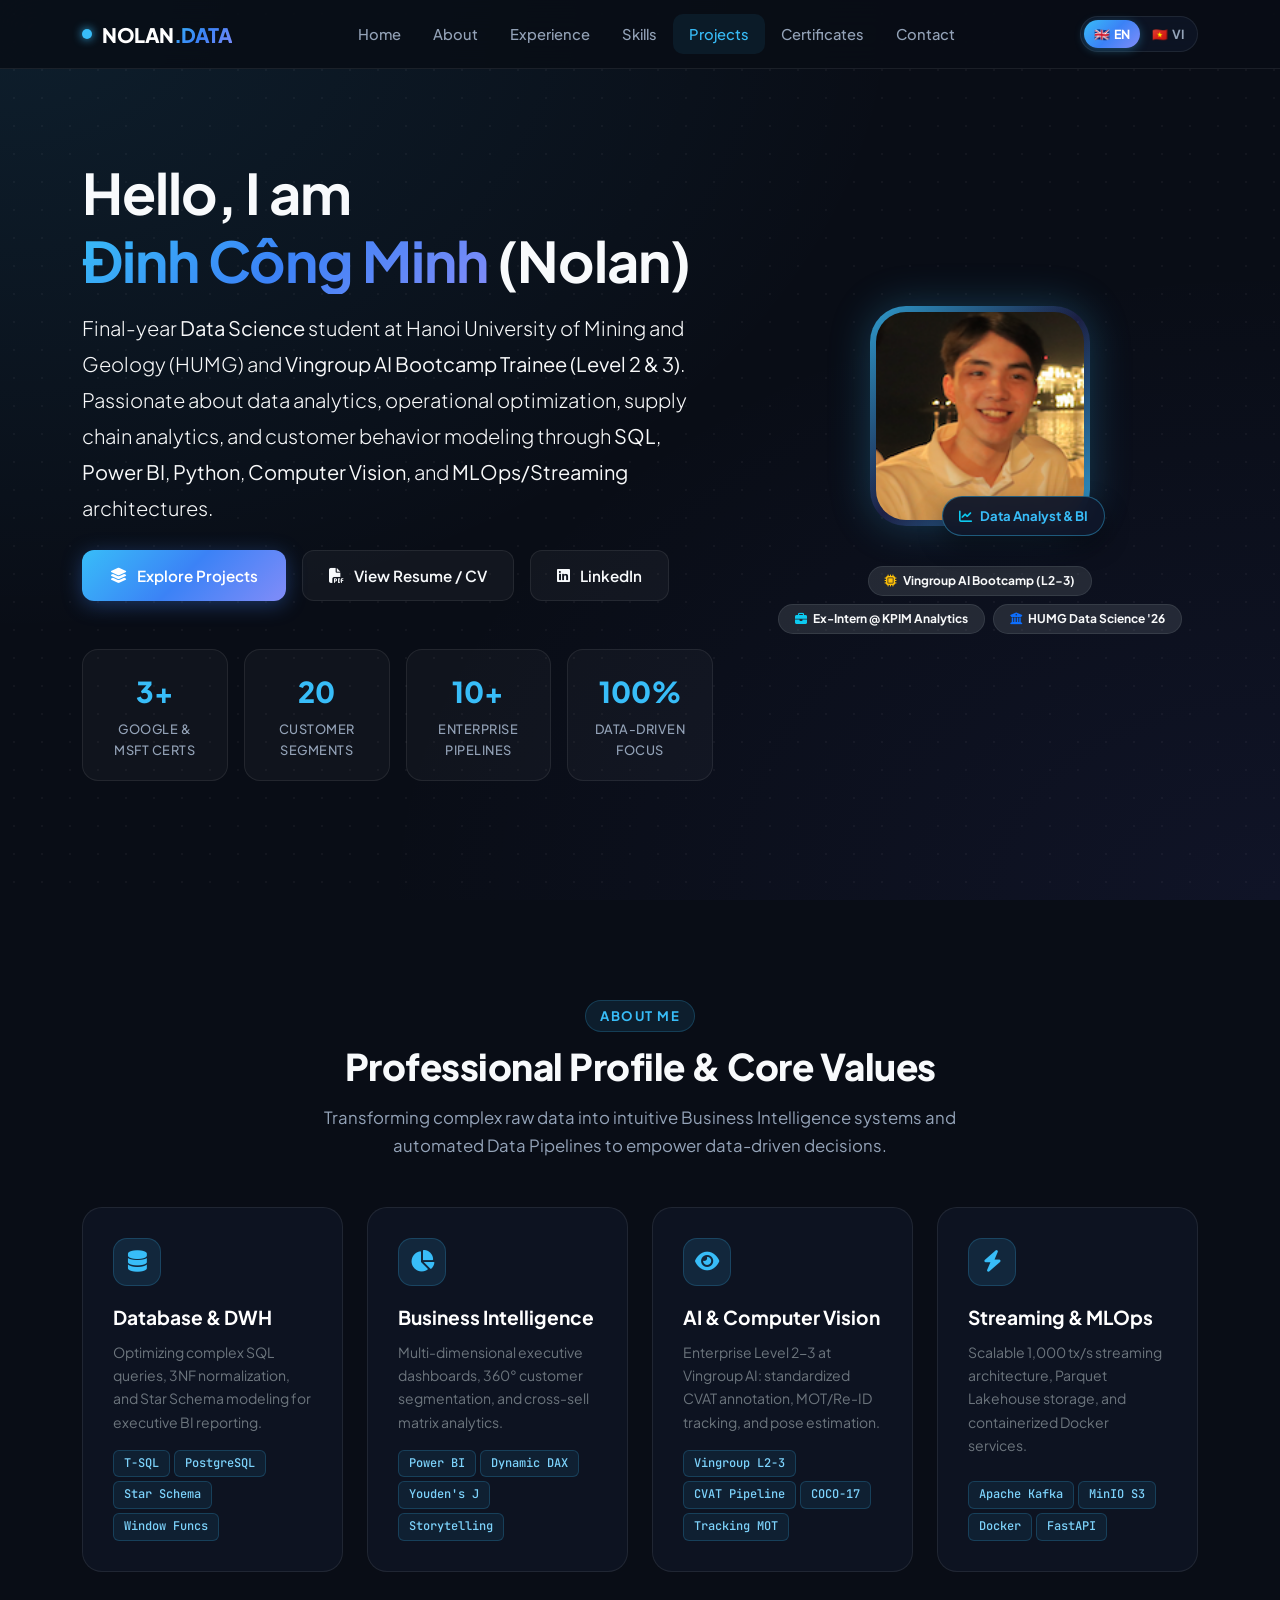
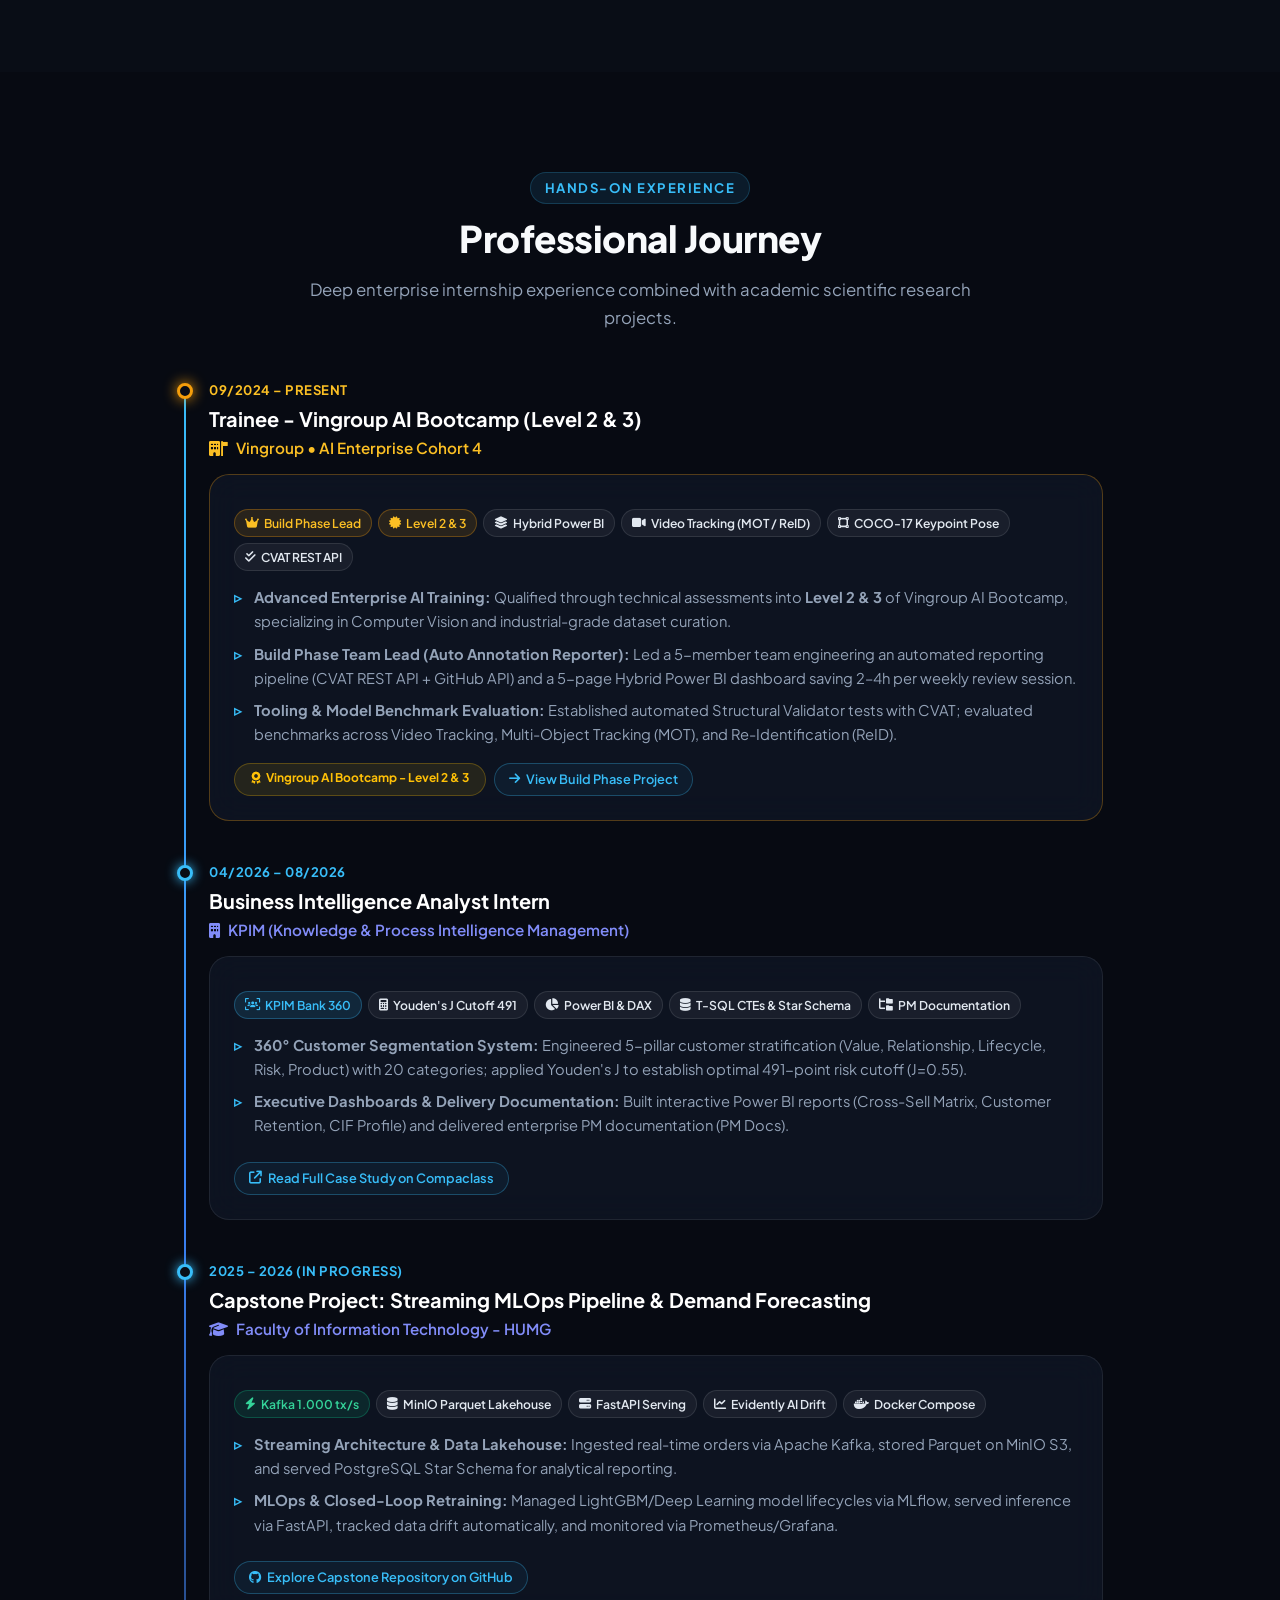
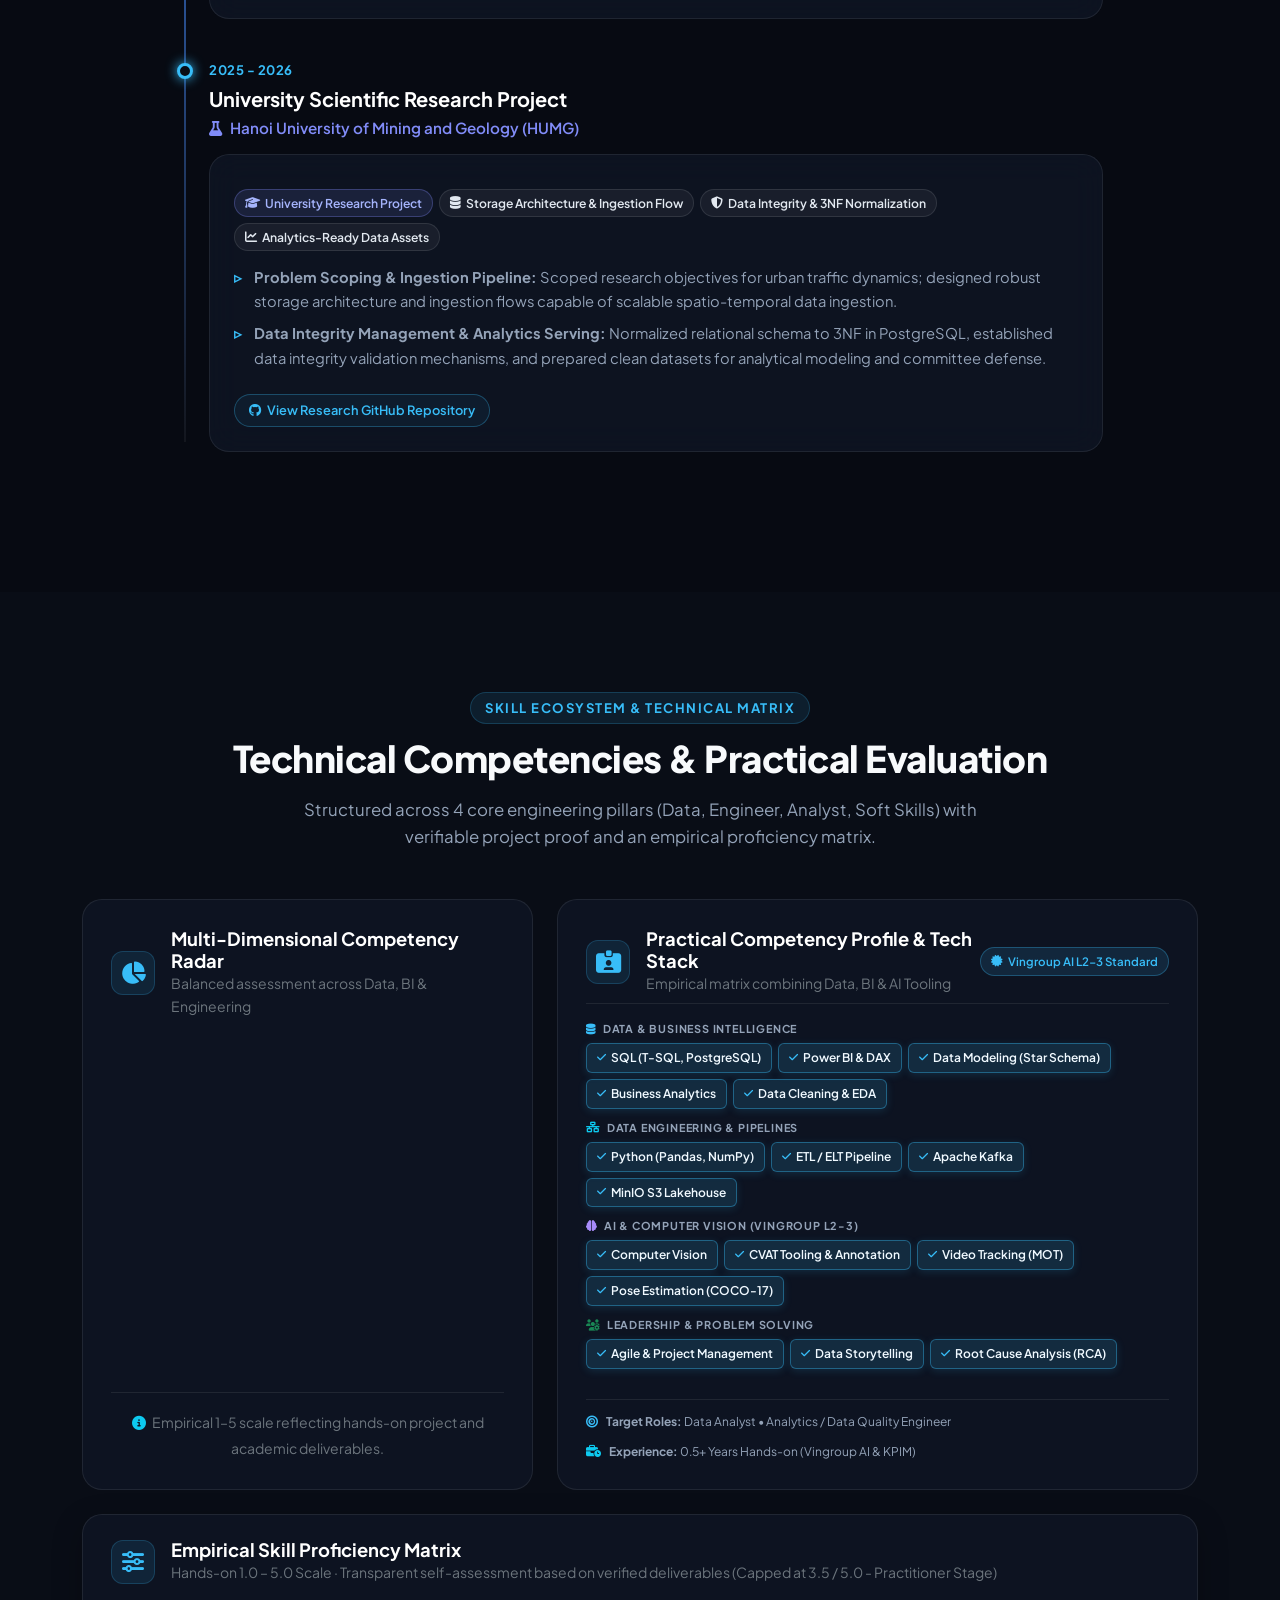
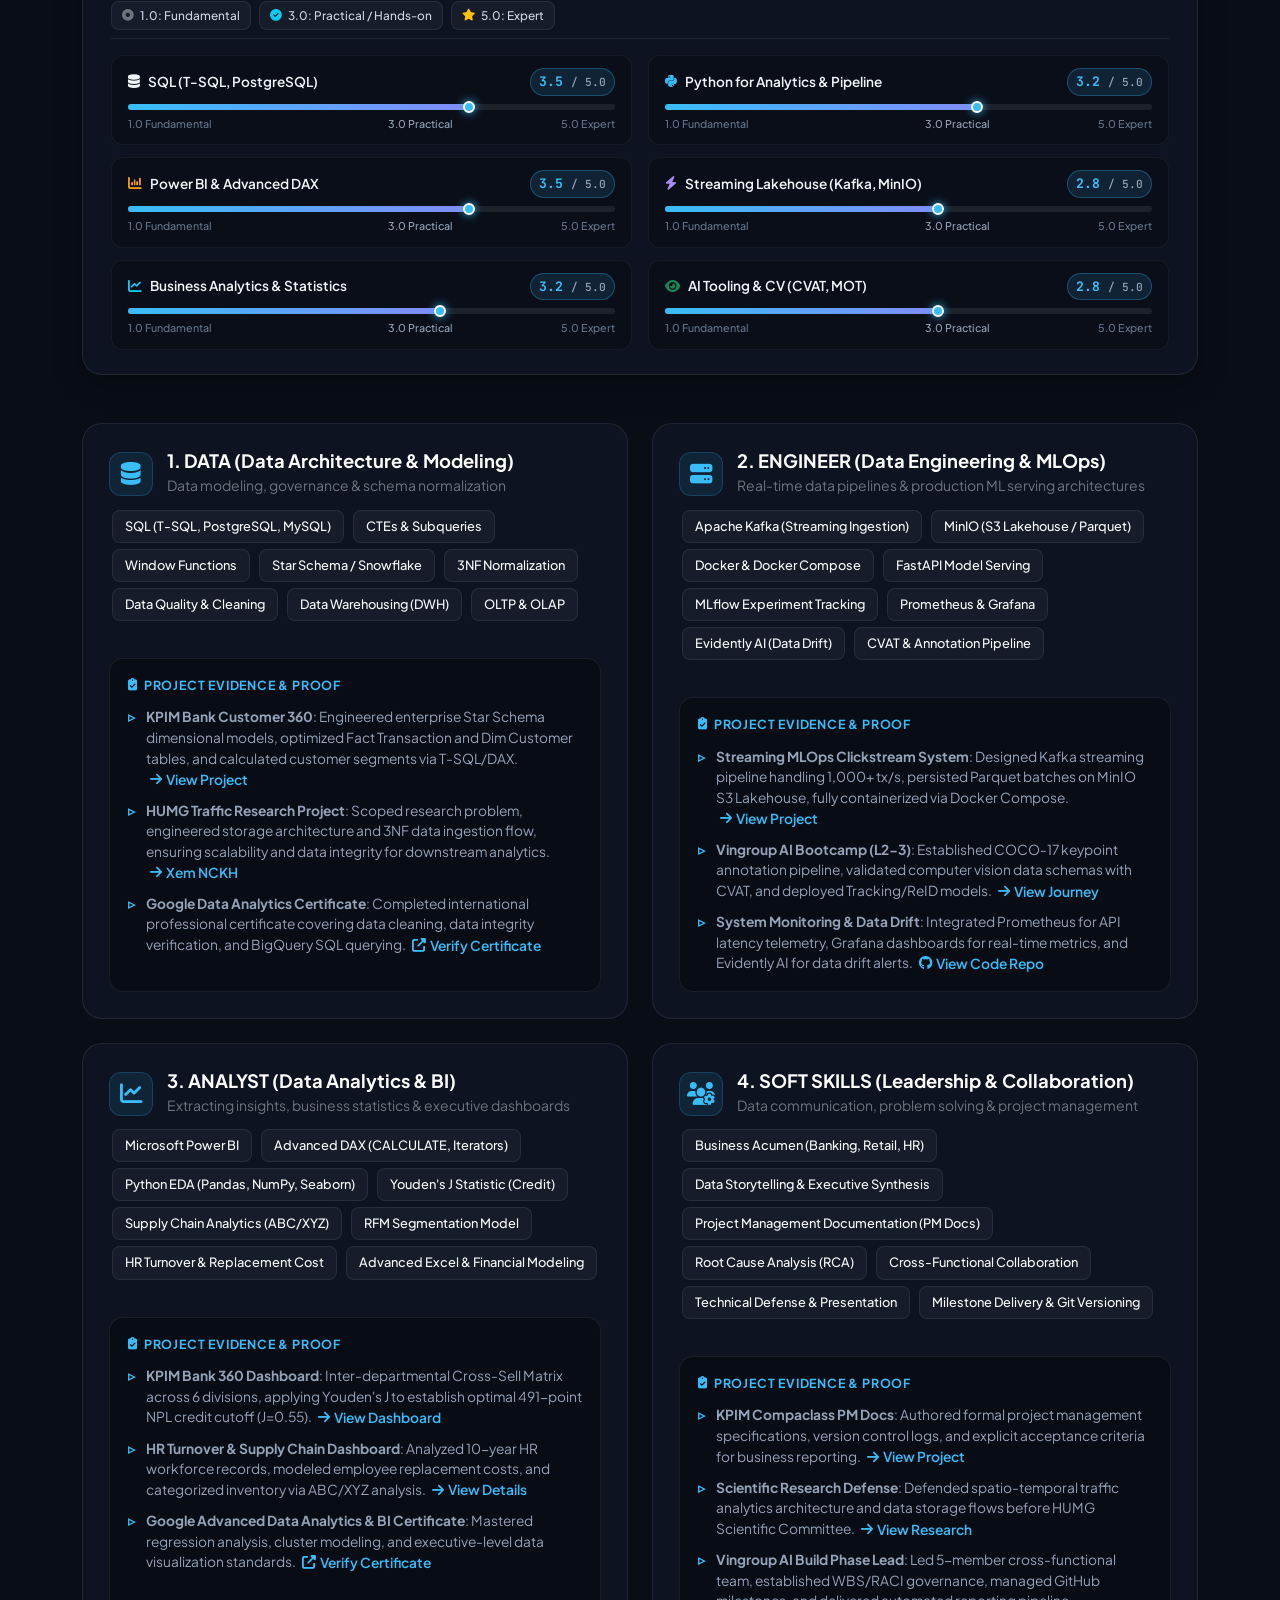
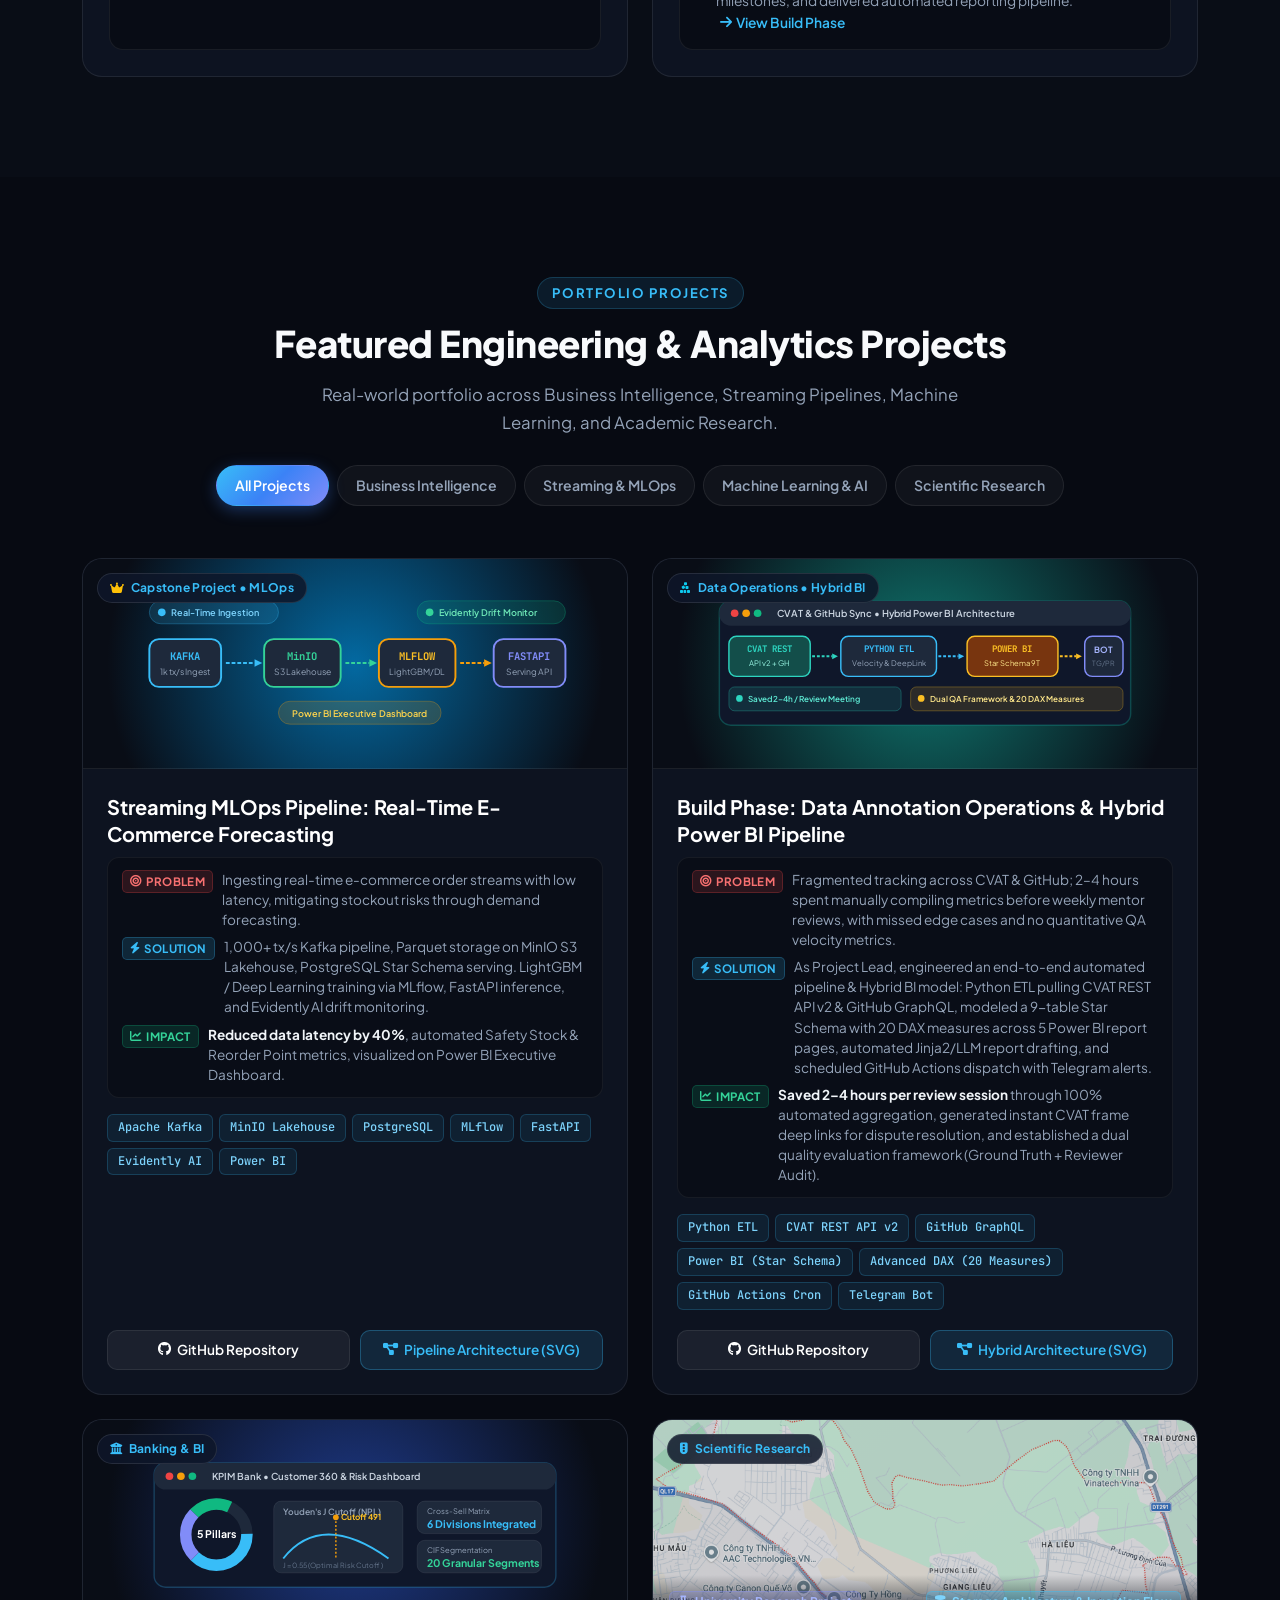
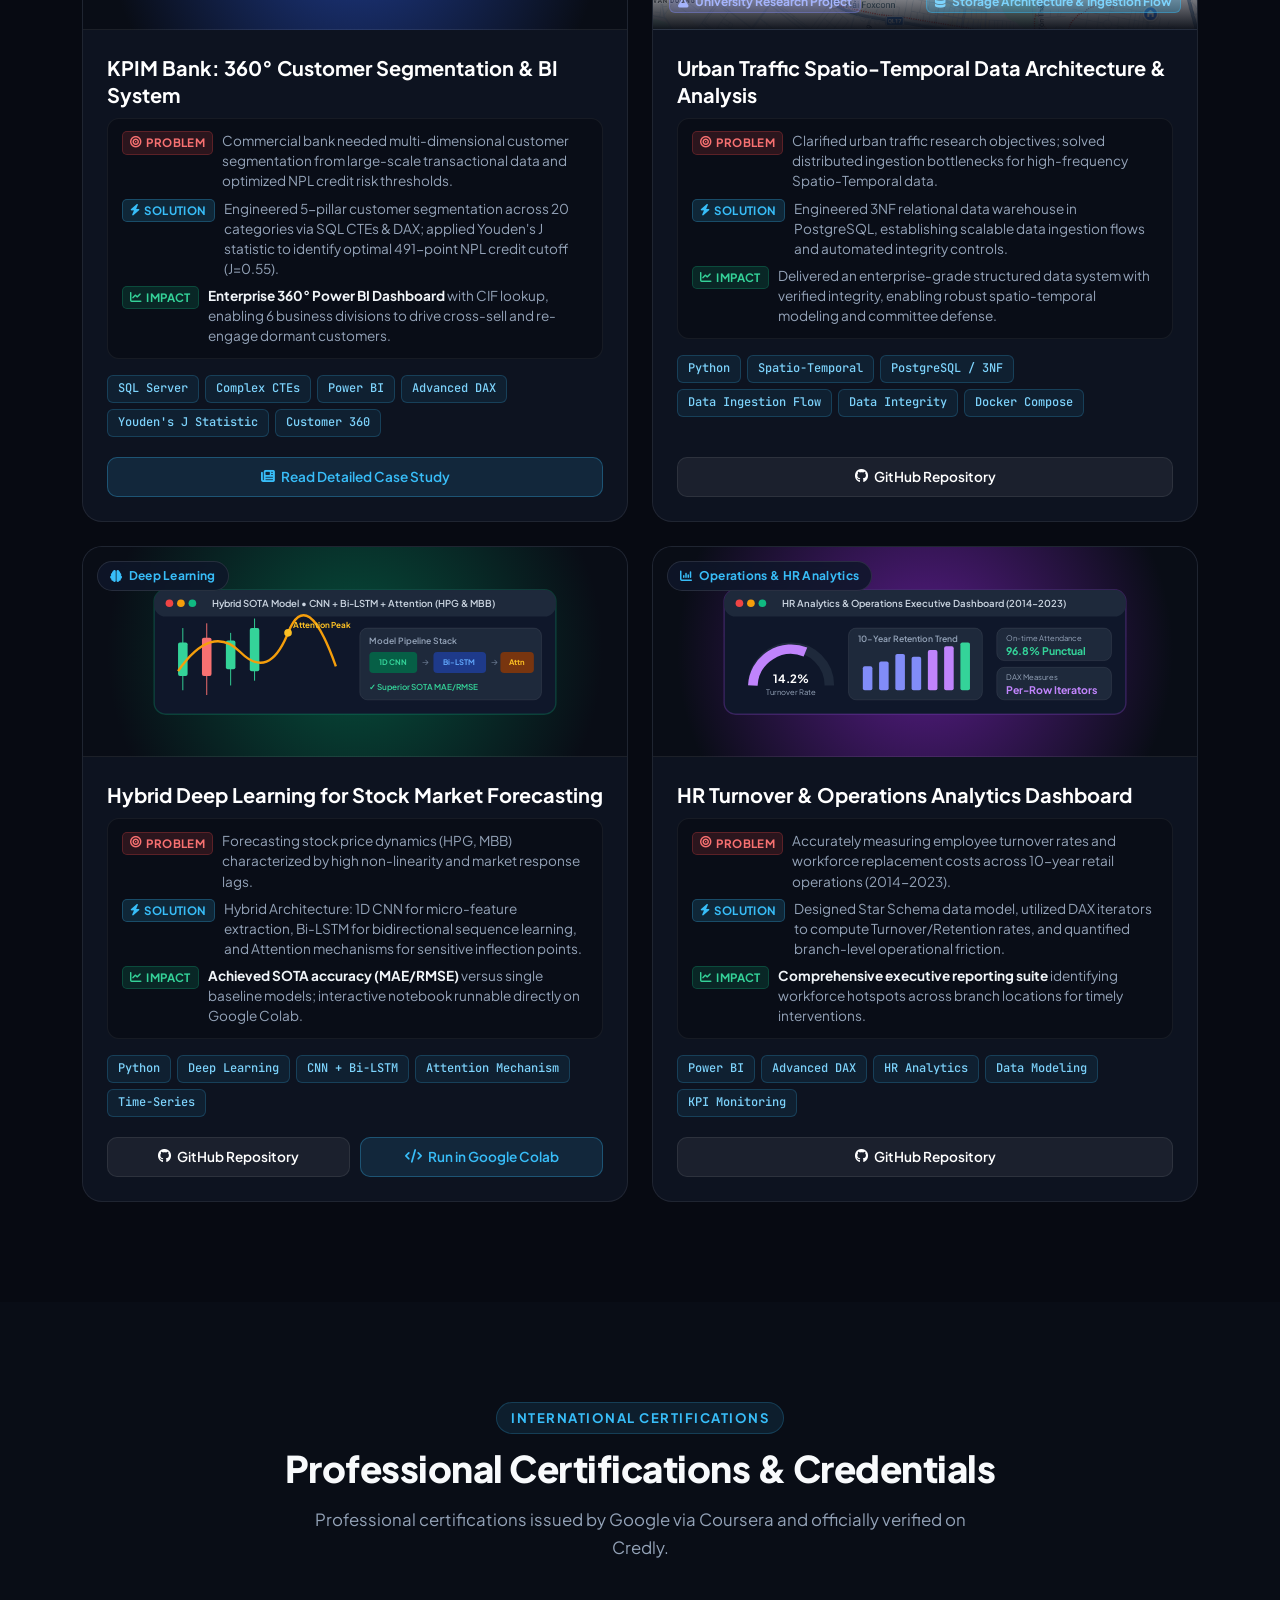
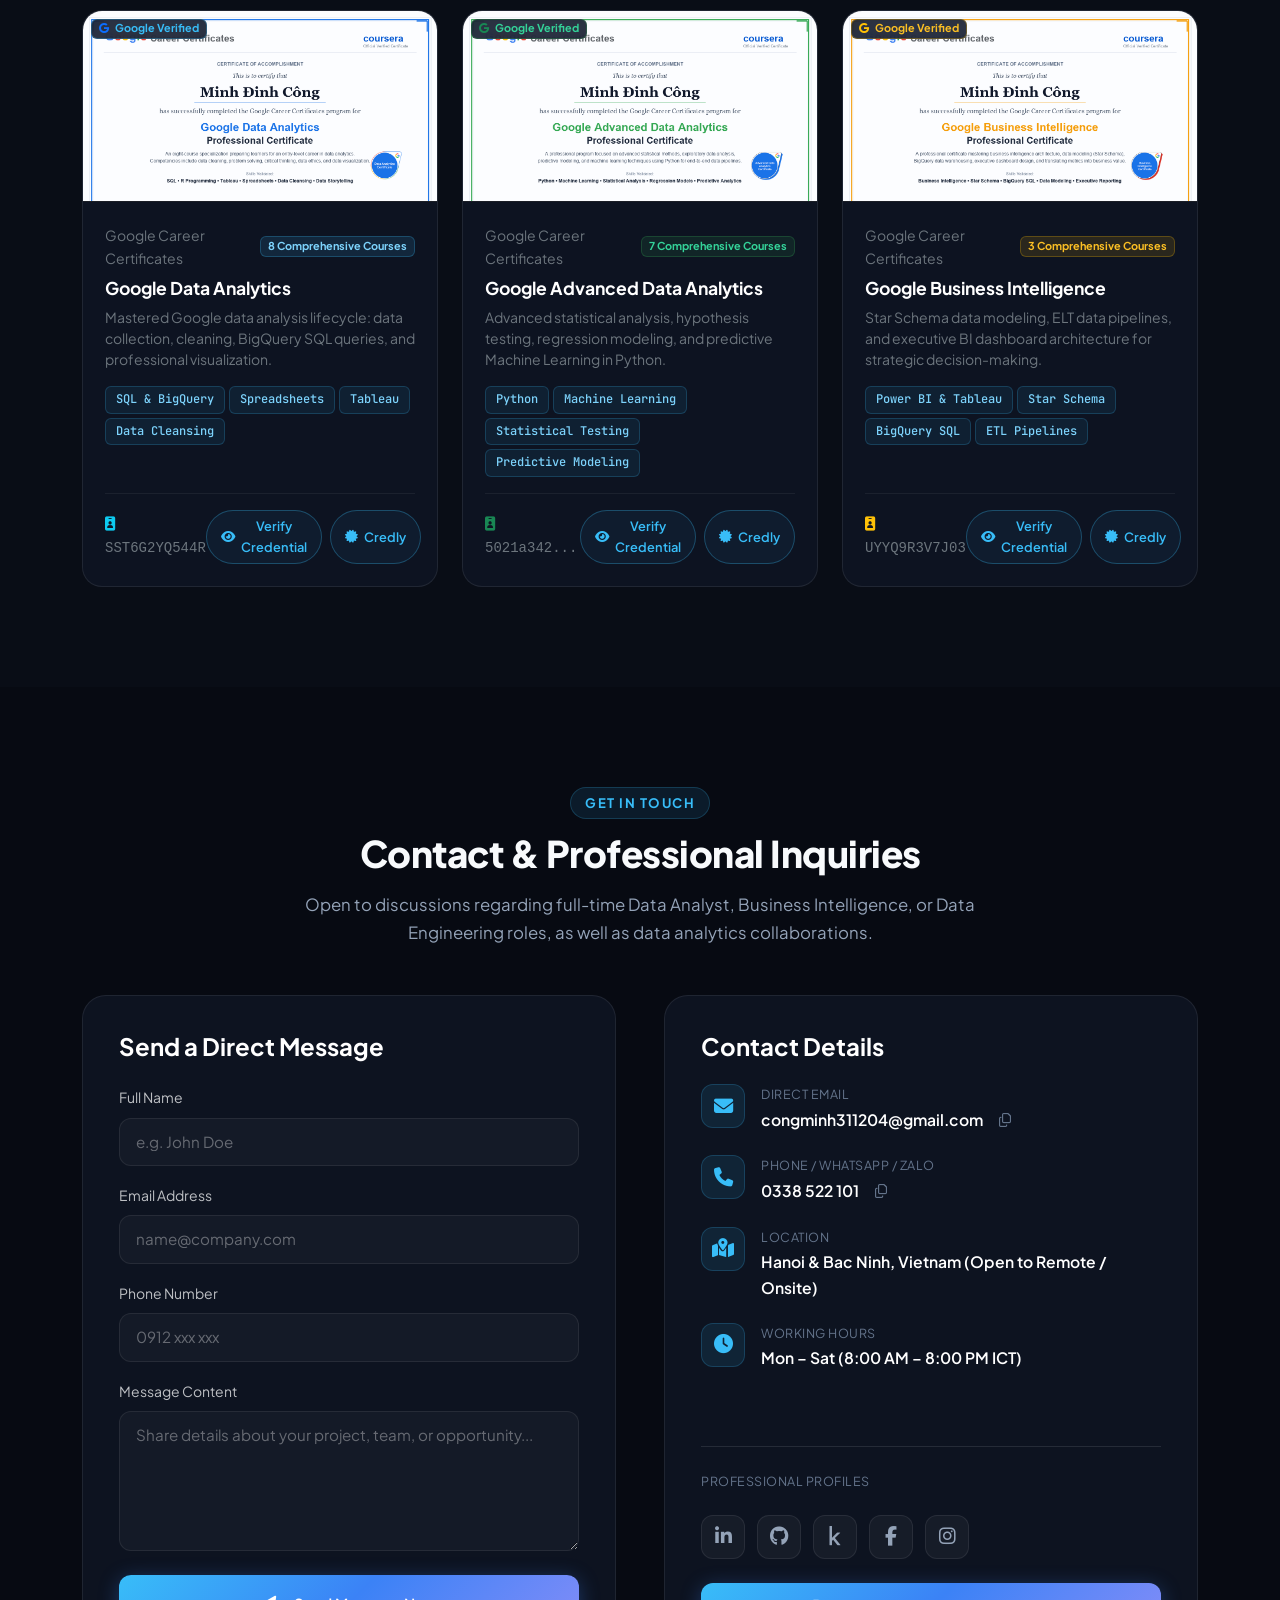
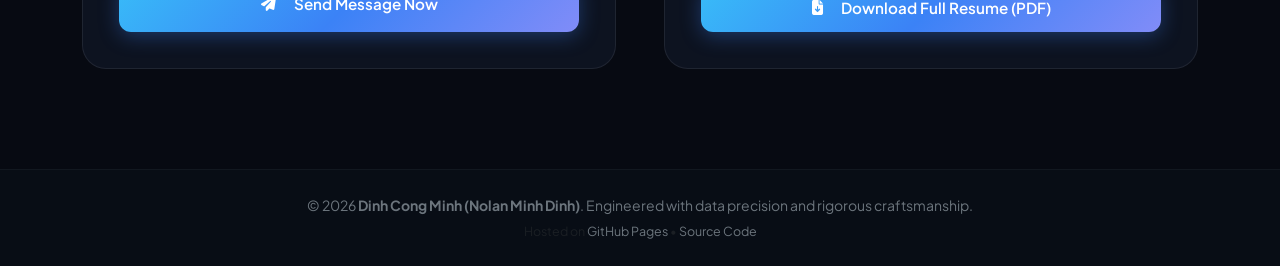
==== commit 6be84677: "feat(projects): add Build Phase - Auto Annotation Reporter Hybrid Power BI pipeline project" ====
--- a/index.html
+++ b/index.html
@@ -1778,23 +1778,32 @@
                             <div class="timeline-company" style="color: #fbbf24;"><i class="fas fa-building-flag me-2"></i>Vingroup • AI Enterprise Cohort 4</div>
                             <div class="glass-panel p-4 mb-3" style="border-color: rgba(245, 158, 11, 0.3);">
                                 <div class="exp-chip-group">
+                                    <span class="exp-chip exp-chip-gold"><i class="fas fa-crown"></i> Build Phase Lead</span>
                                     <span class="exp-chip exp-chip-gold"><i class="fas fa-certificate"></i> Level 2 &amp; 3</span>
+                                    <span class="exp-chip"><i class="fas fa-layer-group"></i> Hybrid Power BI</span>
                                     <span class="exp-chip"><i class="fas fa-video"></i> Video Tracking (MOT / ReID)</span>
                                     <span class="exp-chip"><i class="fas fa-vector-square"></i> COCO-17 Keypoint Pose</span>
-                                    <span class="exp-chip"><i class="fas fa-shield-halved"></i> Privacy Masks</span>
-                                    <span class="exp-chip"><i class="fas fa-check-double"></i> CVAT Structural Validator</span>
+                                    <span class="exp-chip"><i class="fas fa-check-double"></i> CVAT REST API</span>
                                 </div>
                                 <ul class="timeline-highlights">
                                     <li>
                                         <strong>Advanced Enterprise AI Training:</strong> Qualified through technical assessments into <strong>Level 2 &amp; 3</strong> of Vingroup AI Bootcamp, specializing in Computer Vision and industrial-grade dataset curation.
                                     </li>
                                     <li>
+                                        <strong>Build Phase Team Lead (Auto Annotation Reporter):</strong> Led a 5-member team engineering an automated reporting pipeline (CVAT REST API + GitHub API) and a 5-page Hybrid Power BI dashboard saving 2–4h per weekly review session.
+                                    </li>
+                                    <li>
                                         <strong>Tooling &amp; Model Benchmark Evaluation:</strong> Established automated Structural Validator tests with CVAT; evaluated benchmarks across Video Tracking, Multi-Object Tracking (MOT), and Re-Identification (ReID).
                                     </li>
                                 </ul>
-                                <span class="badge bg-warning bg-opacity-10 text-warning px-3 py-2 rounded-pill border border-warning border-opacity-25 mt-2">
-                                    <i class="fas fa-award me-1"></i> Vingroup AI Bootcamp - Level 2 &amp; 3
-                                </span>
+                                <div class="d-flex flex-wrap gap-2 mt-2">
+                                    <span class="badge bg-warning bg-opacity-10 text-warning px-3 py-2 rounded-pill border border-warning border-opacity-25">
+                                        <i class="fas fa-award me-1"></i> Vingroup AI Bootcamp - Level 2 &amp; 3
+                                    </span>
+                                    <a href="#projects" class="btn-verify-badge">
+                                        <i class="fas fa-arrow-right"></i> View Build Phase Project
+                                    </a>
+                                </div>
                             </div>
                         </div>
 
@@ -2336,8 +2345,8 @@
                                     <a href="#projects" class="evidence-link ms-1"><i class="fas fa-arrow-right"></i> View Research</a>
                                 </li>
                                 <li class="evidence-item">
-                                    <strong>Vingroup AI Team Collaboration</strong>: Coordinated in agile sprint cycles, performed peer annotation reviews, and actively participated in group code reviews.
-                                    <a href="#experience" class="evidence-link ms-1"><i class="fas fa-arrow-right"></i> View Experience</a>
+                                    <strong>Vingroup AI Build Phase Lead</strong>: Led 5-member cross-functional team, established WBS/RACI governance, managed GitHub milestones, and delivered automated reporting pipeline.
+                                    <a href="#projects" class="evidence-link ms-1"><i class="fas fa-arrow-right"></i> View Build Phase</a>
                                 </li>
                             </ul>
                         </div>
@@ -2454,7 +2463,104 @@
                     </div>
                 </div>
 
-                <!-- Project 2: KPIM Bank Customer 360 -->
+                <!-- Project 2: Build Phase - Auto Annotation Reporter -->
+                <div class="col-lg-6 project-item" data-category="bi mlops">
+                    <div class="project-card">
+                        <div class="project-media position-relative" style="background: radial-gradient(circle at 50% 50%, #0f766e 0%, #090d16 85%);">
+                            <div class="d-flex align-items-center justify-content-center w-100 h-100 p-3">
+                                <svg width="100%" height="160" viewBox="0 0 460 160" fill="none" xmlns="http://www.w3.org/2000/svg" style="max-width: 440px;">
+                                    <rect x="15" y="15" width="430" height="130" rx="12" fill="#0f172a" stroke="rgba(20,184,166,0.3)" stroke-width="1.5"/>
+                                    <rect x="15" y="15" width="430" height="26" rx="12" fill="#1e293b"/>
+                                    <circle cx="31" cy="28" r="4" fill="#ef4444"/>
+                                    <circle cx="43" cy="28" r="4" fill="#f59e0b"/>
+                                    <circle cx="55" cy="28" r="4" fill="#10b981"/>
+                                    <text x="75" y="32" fill="#cbd5e1" font-size="10" font-weight="600">CVAT &amp; GitHub Sync • Hybrid Power BI Architecture</text>
+
+                                    <!-- Node 1: Ingestion (CVAT + GitHub) -->
+                                    <rect x="25" y="52" width="85" height="42" rx="8" fill="#134e4a" stroke="#2dd4bf" stroke-width="1.5"/>
+                                    <text x="67" y="69" fill="#2dd4bf" font-size="9.5" font-weight="700" text-anchor="middle" font-family="'JetBrains Mono', monospace">CVAT REST</text>
+                                    <text x="67" y="83" fill="#99f6e4" font-size="8" text-anchor="middle">API v2 + GH</text>
+
+                                    <!-- Arrow 1 -->
+                                    <path d="M112 73 H 133" stroke="#2dd4bf" stroke-width="2" stroke-dasharray="3 2"/>
+                                    <polygon points="133,70 139,73 133,76" fill="#2dd4bf"/>
+
+                                    <!-- Node 2: Python Engine -->
+                                    <rect x="142" y="52" width="100" height="42" rx="8" fill="#1e293b" stroke="#38bdf8" stroke-width="1.5"/>
+                                    <text x="192" y="69" fill="#38bdf8" font-size="9.5" font-weight="700" text-anchor="middle" font-family="'JetBrains Mono', monospace">PYTHON ETL</text>
+                                    <text x="192" y="83" fill="#94a3b8" font-size="8" text-anchor="middle">Velocity &amp; DeepLink</text>
+
+                                    <!-- Arrow 2 -->
+                                    <path d="M244 73 H 265" stroke="#38bdf8" stroke-width="2" stroke-dasharray="3 2"/>
+                                    <polygon points="265,70 271,73 265,76" fill="#38bdf8"/>
+
+                                    <!-- Node 3: Power BI Star Schema -->
+                                    <rect x="274" y="52" width="95" height="42" rx="8" fill="#78350f" stroke="#fbbf24" stroke-width="1.5"/>
+                                    <text x="321" y="69" fill="#fbbf24" font-size="9.5" font-weight="700" text-anchor="middle" font-family="'JetBrains Mono', monospace">POWER BI</text>
+                                    <text x="321" y="83" fill="#fde68a" font-size="8" text-anchor="middle">Star Schema 9T</text>
+
+                                    <!-- Arrow 3 -->
+                                    <path d="M371 73 H 388" stroke="#fbbf24" stroke-width="2" stroke-dasharray="3 2"/>
+                                    <polygon points="388,70 394,73 388,76" fill="#fbbf24"/>
+
+                                    <!-- Node 4: Alerts / Meeting -->
+                                    <rect x="397" y="52" width="40" height="42" rx="8" fill="#1e293b" stroke="#818cf8" stroke-width="1.5"/>
+                                    <text x="417" y="70" fill="#a5b4fc" font-size="9" font-weight="700" text-anchor="middle">BOT</text>
+                                    <text x="417" y="83" fill="#64748b" font-size="7.5" text-anchor="middle">TG/PR</text>
+
+                                    <!-- Bottom Metrics & Status Pill -->
+                                    <rect x="25" y="105" width="180" height="25" rx="6" fill="rgba(45,212,191,0.12)" stroke="rgba(45,212,191,0.3)"/>
+                                    <circle cx="36" cy="117" r="3.5" fill="#2dd4bf"/>
+                                    <text x="45" y="121" fill="#5eead4" font-size="8.5" font-weight="600">Saved 2–4h / Review Meeting</text>
+
+                                    <rect x="215" y="105" width="222" height="25" rx="6" fill="rgba(251,191,36,0.12)" stroke="rgba(251,191,36,0.3)"/>
+                                    <circle cx="226" cy="117" r="3.5" fill="#fbbf24"/>
+                                    <text x="235" y="121" fill="#fde68a" font-size="8.5" font-weight="600">Dual QA Framework &amp; 20 DAX Measures</text>
+                                </svg>
+                            </div>
+                            <span class="project-category-badge"><i class="fas fa-cubes-stacked text-info me-1"></i> Data Operations • Hybrid BI</span>
+                        </div>
+                        <div class="project-body">
+                            <h3 class="project-title">Build Phase: Data Annotation Operations &amp; Hybrid Power BI Pipeline</h3>
+                            
+                            <!-- Scannable Meta Box -->
+                            <div class="project-meta-box">
+                                <div class="project-meta-row">
+                                    <span class="project-meta-label meta-label-problem"><i class="fas fa-bullseye"></i> Problem</span>
+                                    <span class="project-meta-val">Fragmented tracking across CVAT &amp; GitHub; 2–4 hours spent manually compiling metrics before weekly mentor reviews, with missed edge cases and no quantitative QA velocity metrics.</span>
+                                </div>
+                                <div class="project-meta-row">
+                                    <span class="project-meta-label meta-label-solution"><i class="fas fa-bolt"></i> Solution</span>
+                                    <span class="project-meta-val">As Project Lead, engineered an end-to-end automated pipeline &amp; Hybrid BI model: Python ETL pulling CVAT REST API v2 &amp; GitHub GraphQL, modeled a 9-table Star Schema with 20 DAX measures across 5 Power BI report pages, automated Jinja2/LLM report drafting, and scheduled GitHub Actions dispatch with Telegram alerts.</span>
+                                </div>
+                                <div class="project-meta-row">
+                                    <span class="project-meta-label meta-label-impact"><i class="fas fa-chart-line"></i> Impact</span>
+                                    <span class="project-meta-val"><strong>Saved 2–4 hours per review session</strong> through 100% automated aggregation, generated instant CVAT frame deep links for dispute resolution, and established a dual quality evaluation framework (Ground Truth + Reviewer Audit).</span>
+                                </div>
+                            </div>
+
+                            <div class="tech-pill-group">
+                                <span class="tech-pill">Python ETL</span>
+                                <span class="tech-pill">CVAT REST API v2</span>
+                                <span class="tech-pill">GitHub GraphQL</span>
+                                <span class="tech-pill">Power BI (Star Schema)</span>
+                                <span class="tech-pill">Advanced DAX (20 Measures)</span>
+                                <span class="tech-pill">GitHub Actions Cron</span>
+                                <span class="tech-pill">Telegram Bot</span>
+                            </div>
+                            <div class="project-links">
+                                <a href="https://github.com/nolanminhdinh/auto-annotation-reporter" target="_blank" class="btn-project-link btn-project-github">
+                                    <i class="fab fa-github"></i> GitHub Repository
+                                </a>
+                                <a href="images/workflow-hybrid-powerbi.svg" target="_blank" class="btn-project-link btn-project-demo">
+                                    <i class="fas fa-diagram-project"></i> Hybrid Architecture (SVG)
+                                </a>
+                            </div>
+                        </div>
+                    </div>
+                </div>
+
+                <!-- Project 3: KPIM Bank Customer 360 -->
                 <div class="col-lg-6 project-item" data-category="bi">
                     <div class="project-card">
                         <div class="project-media position-relative" style="background: radial-gradient(circle at 50% 50%, #1e3a8a 0%, #090d16 85%);">
@@ -3188,7 +3294,7 @@
 
                 projectItems.forEach(item => {
                     const category = item.getAttribute('data-category');
-                    if (filterValue === 'all' || category === filterValue) {
+                    if (filterValue === 'all' || category === filterValue || (category && category.split(' ').includes(filterValue))) {
                         item.style.display = 'block';
                         item.style.opacity = '0';
                         setTimeout(() => {
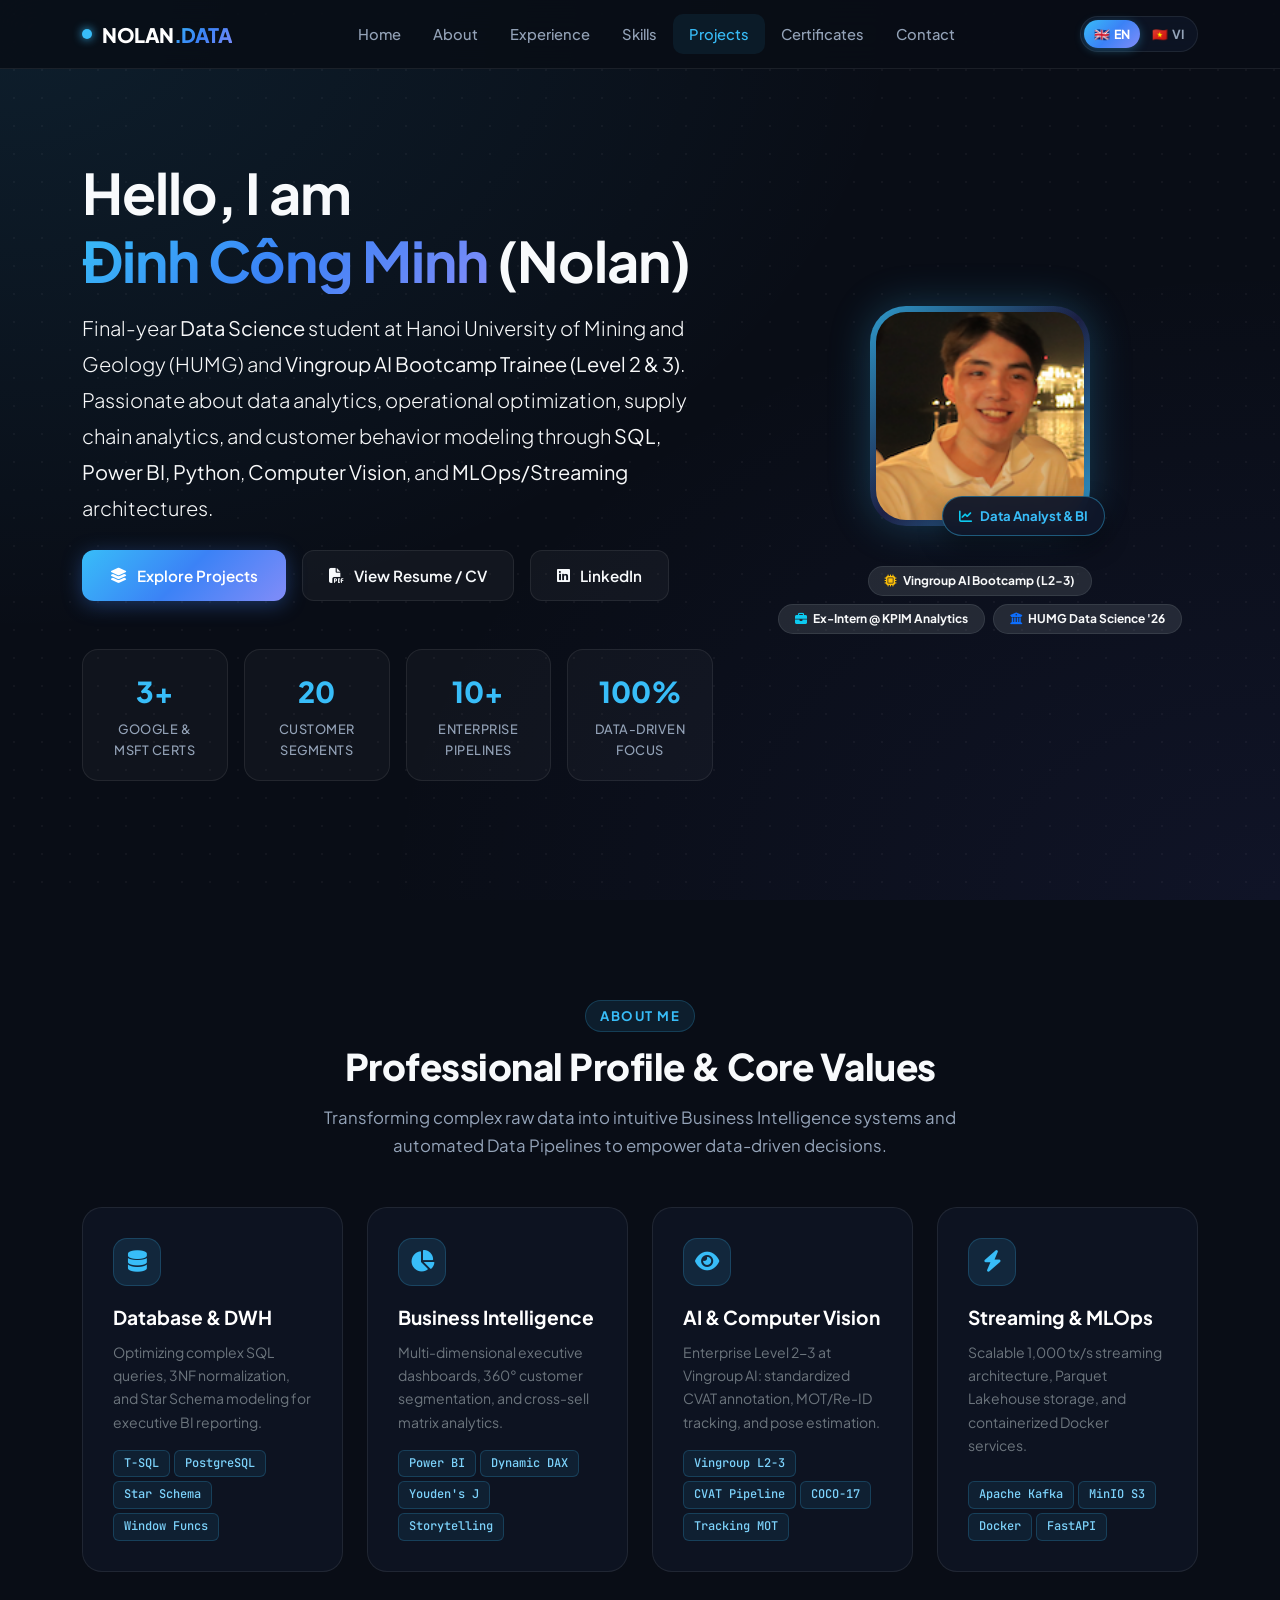
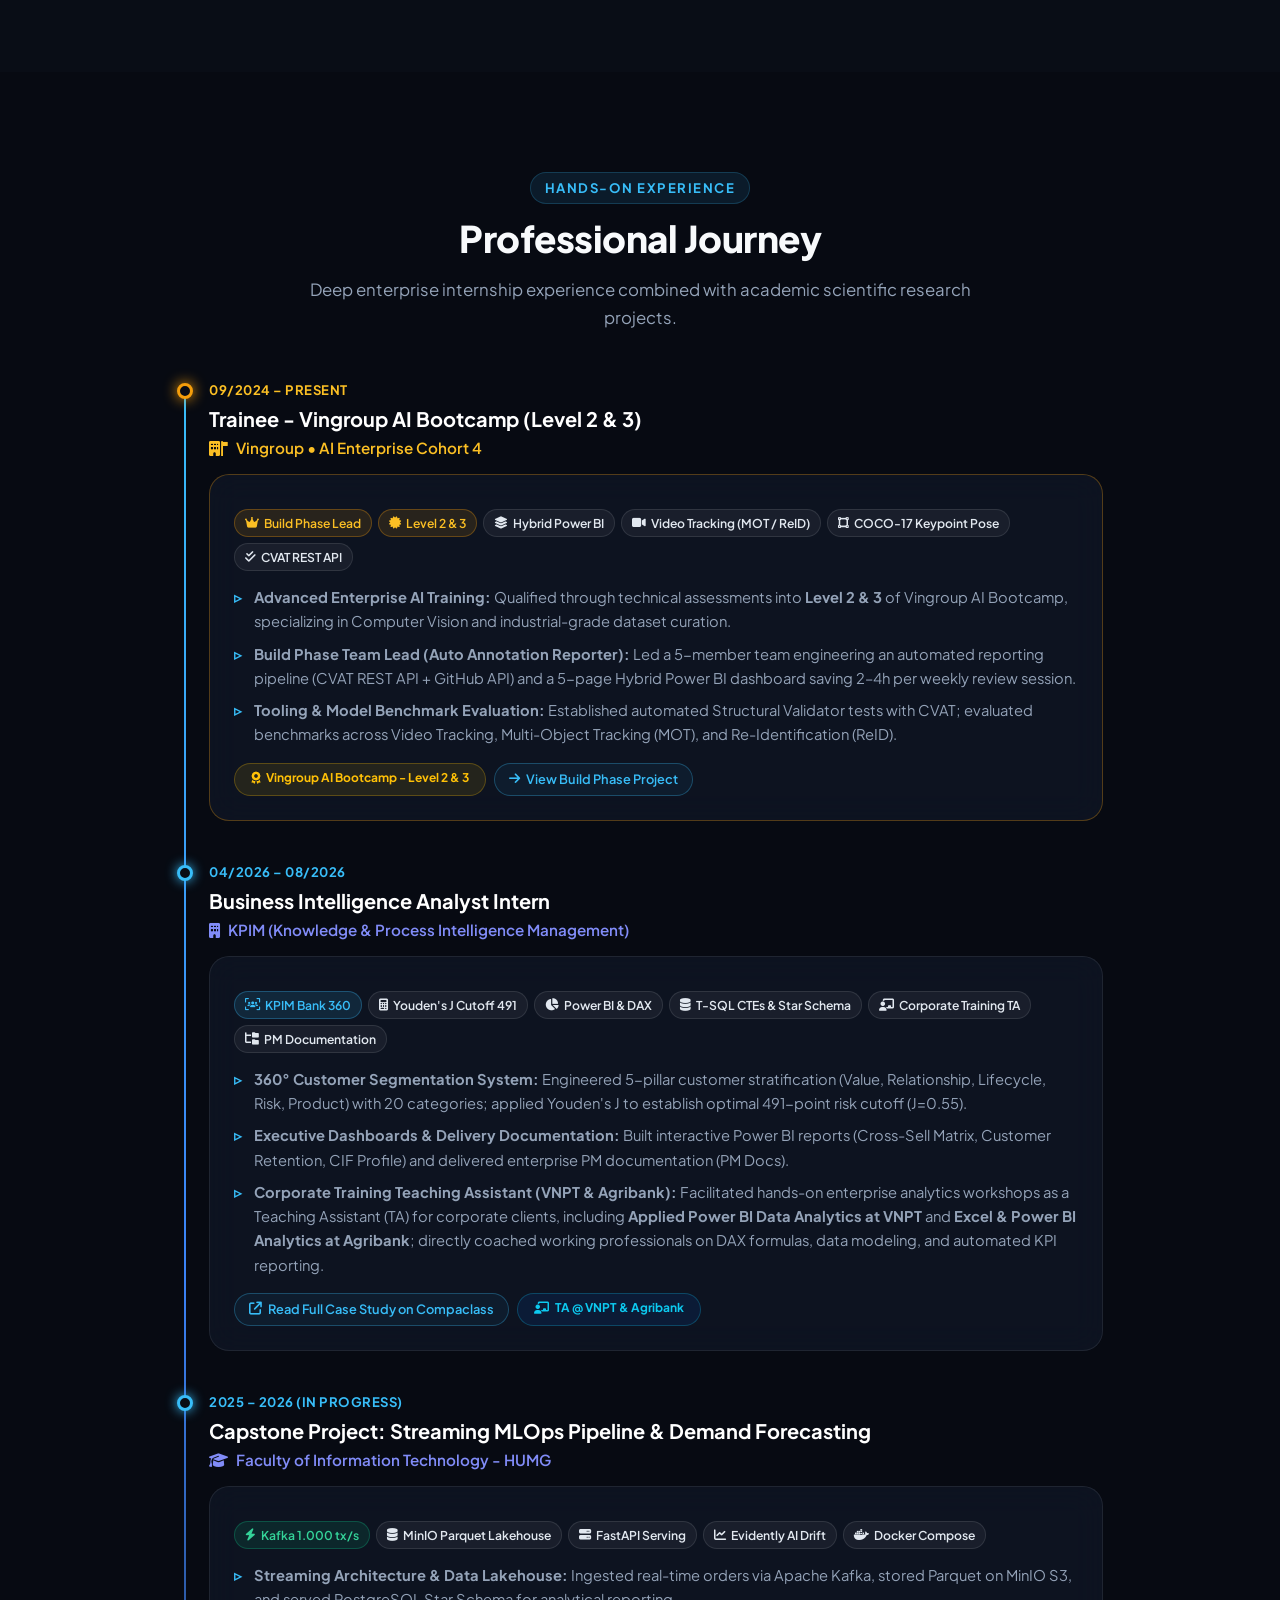
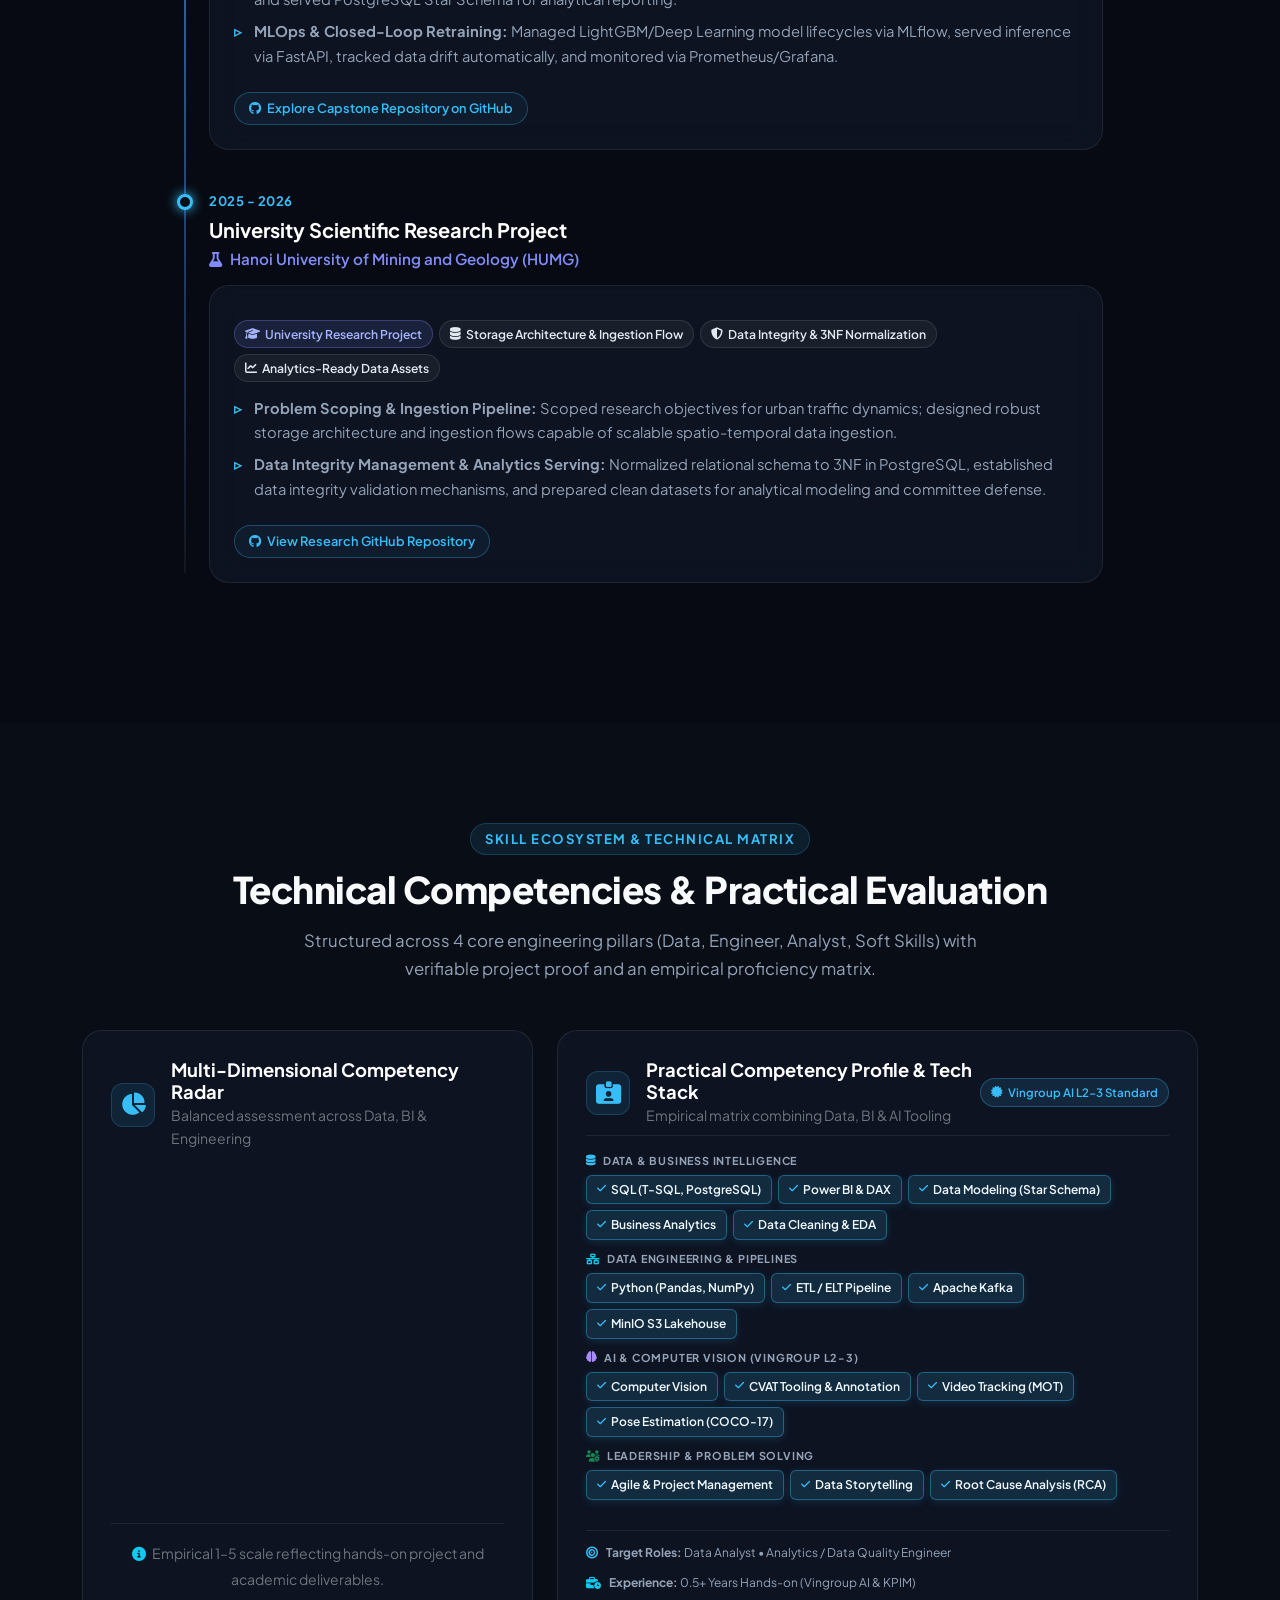
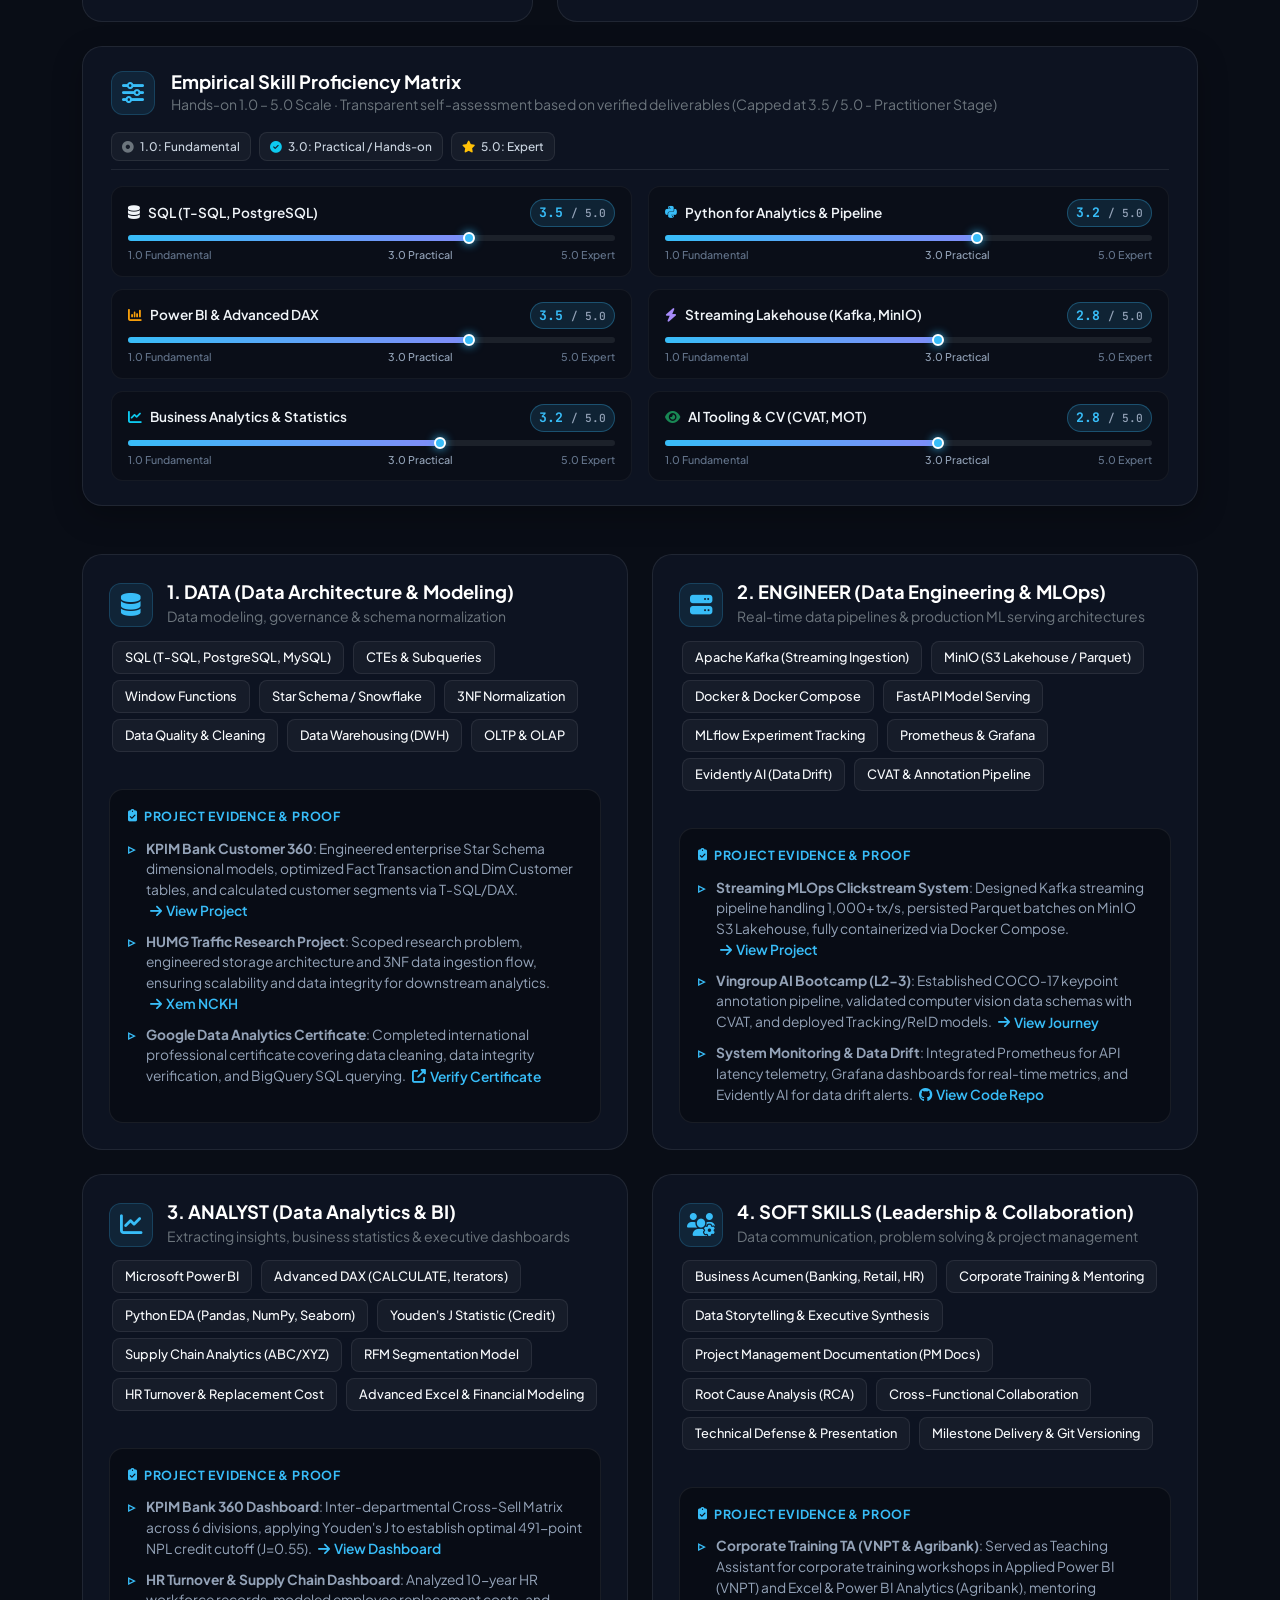
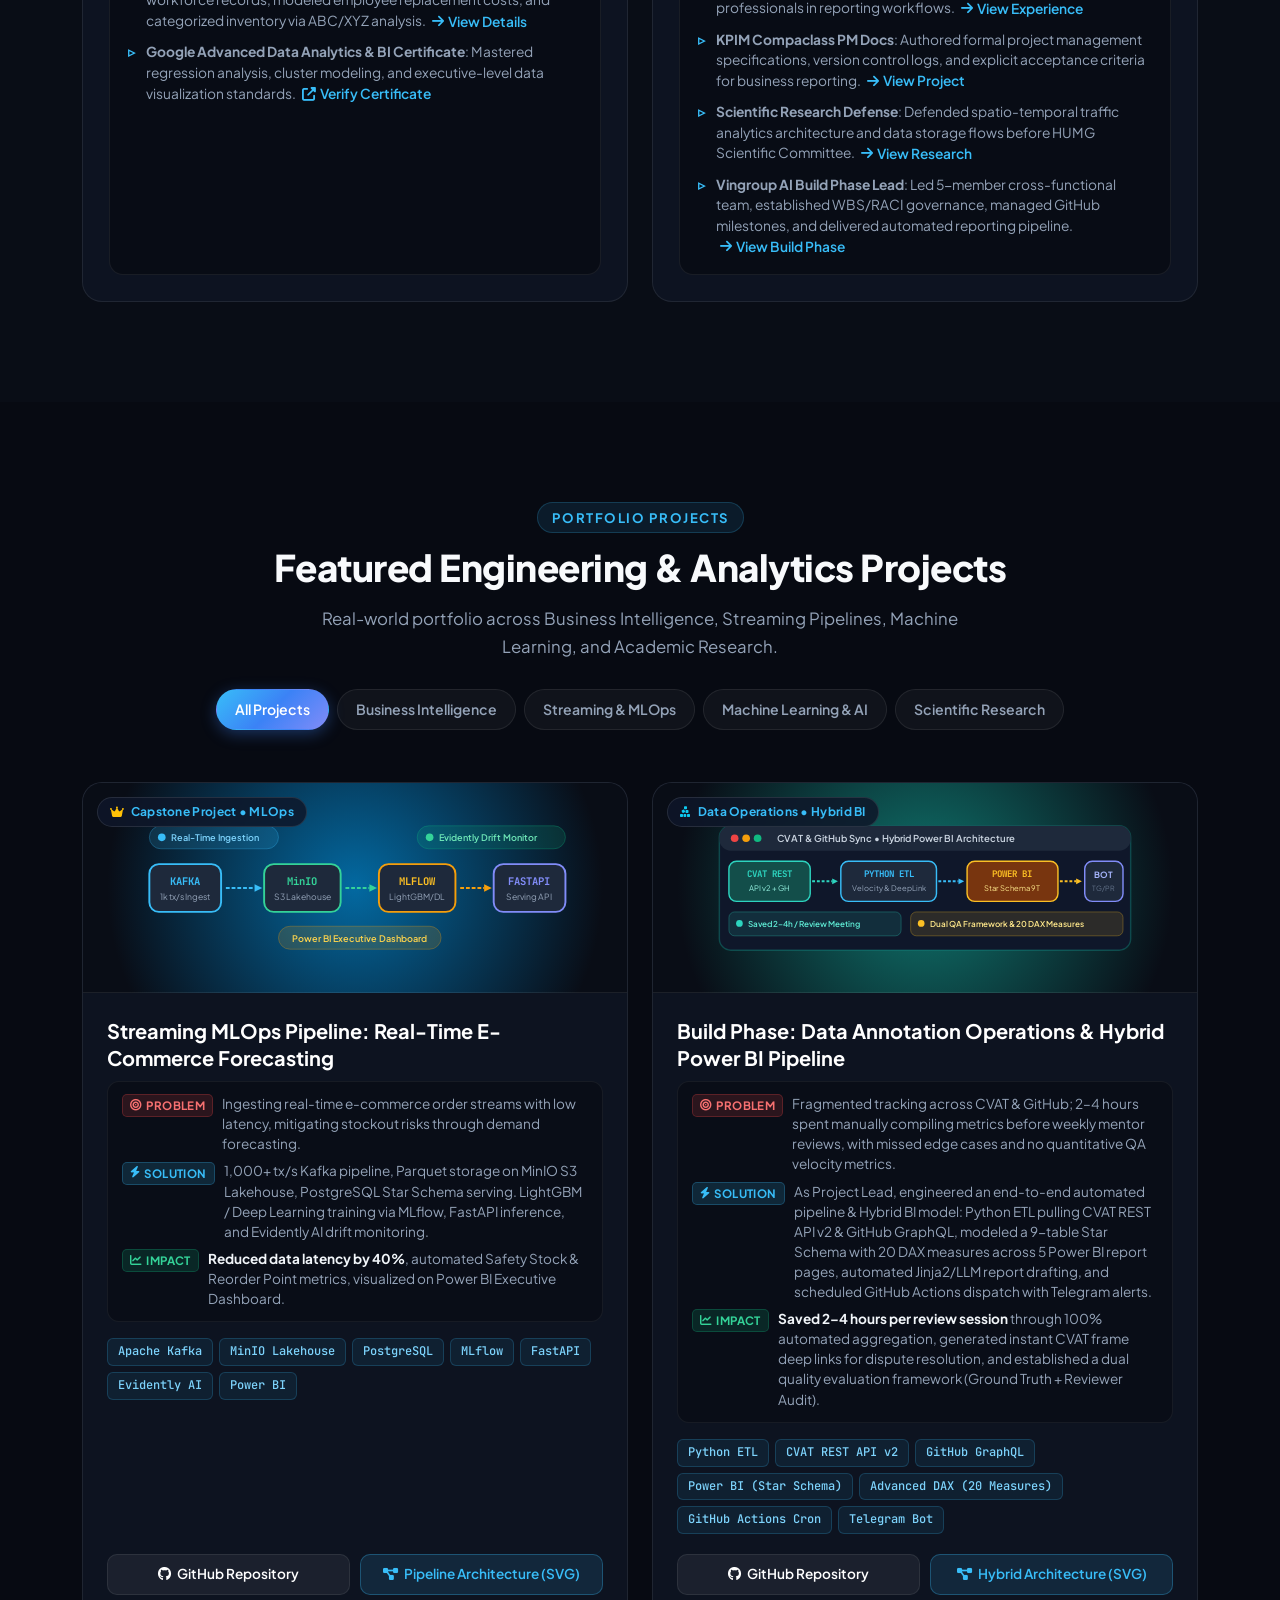
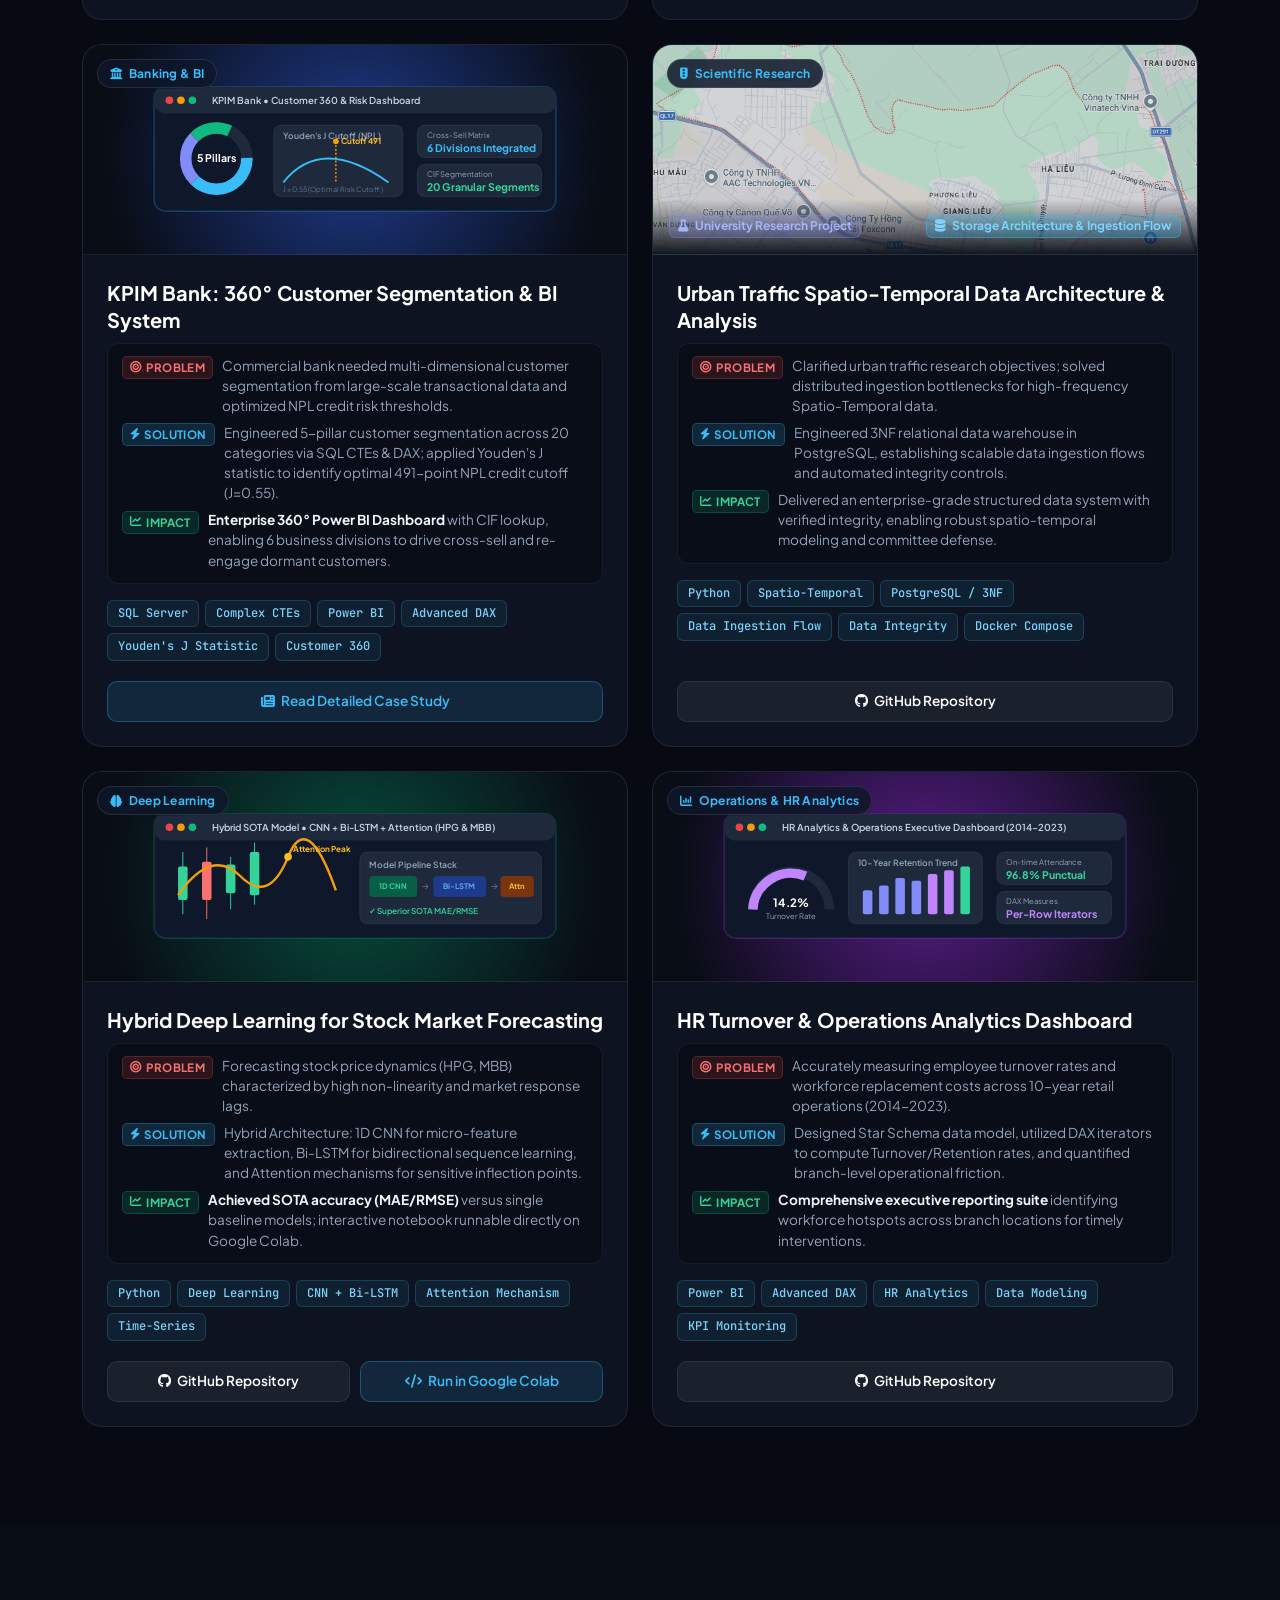
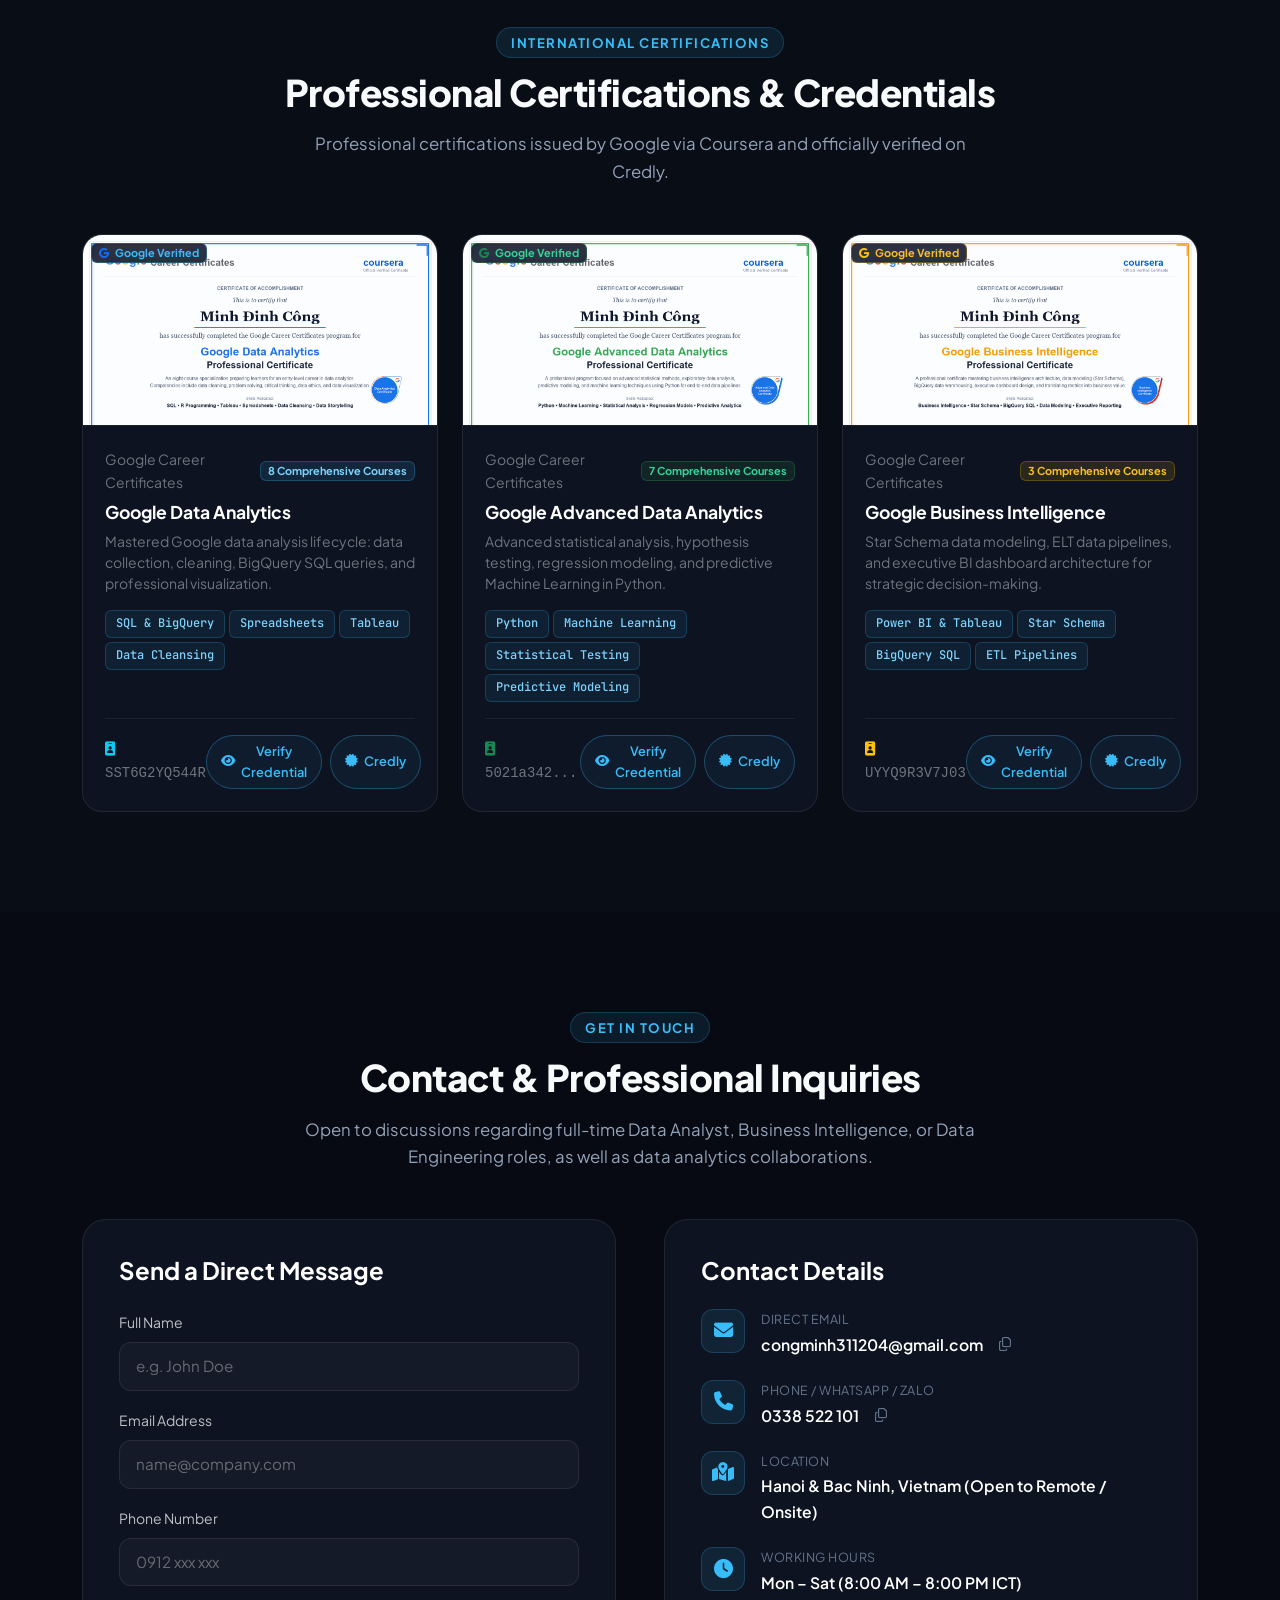
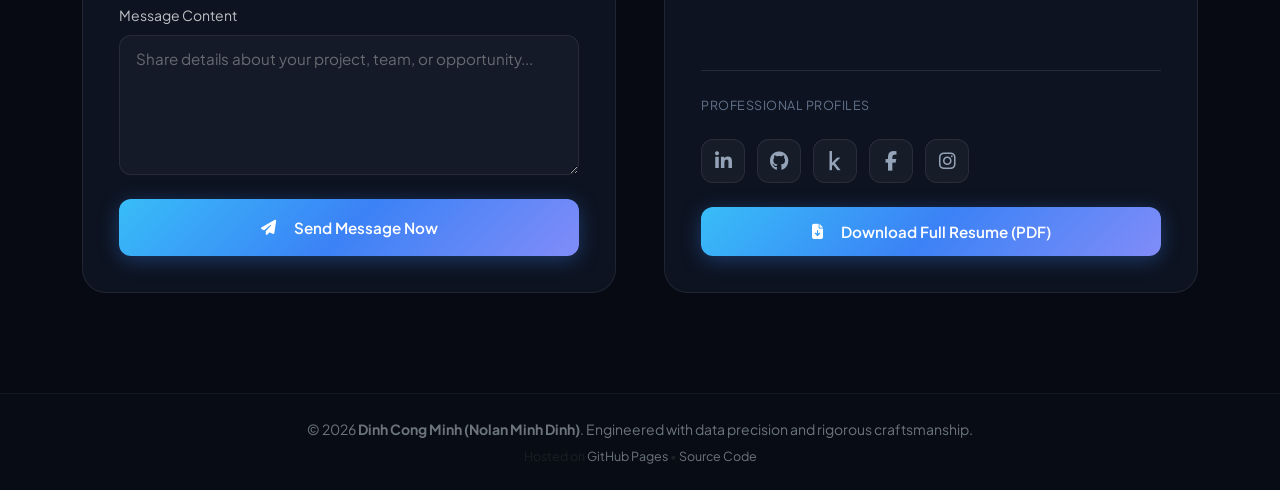
==== commit a039f5a0: "feat(experience): add corporate training TA highlights for VNPT and Agribank at KPIM" ====
--- a/index.html
+++ b/index.html
@@ -1819,6 +1819,7 @@
                                     <span class="exp-chip"><i class="fas fa-calculator"></i> Youden's J Cutoff 491</span>
                                     <span class="exp-chip"><i class="fas fa-chart-pie"></i> Power BI &amp; DAX</span>
                                     <span class="exp-chip"><i class="fas fa-database"></i> T-SQL CTEs &amp; Star Schema</span>
+                                    <span class="exp-chip"><i class="fas fa-chalkboard-user"></i> Corporate Training TA</span>
                                     <span class="exp-chip"><i class="fas fa-folder-tree"></i> PM Documentation</span>
                                 </div>
                                 <ul class="timeline-highlights">
@@ -1828,10 +1829,18 @@
                                     <li>
                                         <strong>Executive Dashboards &amp; Delivery Documentation:</strong> Built interactive Power BI reports (Cross-Sell Matrix, Customer Retention, CIF Profile) and delivered enterprise PM documentation (PM Docs).
                                     </li>
+                                    <li>
+                                        <strong>Corporate Training Teaching Assistant (VNPT &amp; Agribank):</strong> Facilitated hands-on enterprise analytics workshops as a Teaching Assistant (TA) for corporate clients, including <strong>Applied Power BI Data Analytics at VNPT</strong> and <strong>Excel &amp; Power BI Analytics at Agribank</strong>; directly coached working professionals on DAX formulas, data modeling, and automated KPI reporting.
+                                    </li>
                                 </ul>
-                                <a href="https://compaclass.com/blog/p/kpim-bank-xay-dung-he-thong-bao-cao-phan-khuc-khach-hang-2QvPA" target="_blank" class="btn-verify-badge mt-2">
-                                    <i class="fas fa-arrow-up-right-from-square"></i> Read Full Case Study on Compaclass
-                                </a>
+                                <div class="d-flex flex-wrap gap-2 mt-2">
+                                    <a href="https://compaclass.com/blog/p/kpim-bank-xay-dung-he-thong-bao-cao-phan-khuc-khach-hang-2QvPA" target="_blank" class="btn-verify-badge">
+                                        <i class="fas fa-arrow-up-right-from-square"></i> Read Full Case Study on Compaclass
+                                    </a>
+                                    <span class="badge bg-primary bg-opacity-10 text-info px-3 py-2 rounded-pill border border-info border-opacity-25">
+                                        <i class="fas fa-chalkboard-user me-1"></i> TA @ VNPT &amp; Agribank
+                                    </span>
+                                </div>
                             </div>
                         </div>
 
@@ -2322,6 +2331,7 @@
                         </div>
                         <div class="mb-3">
                             <span class="skill-item-tag">Business Acumen (Banking, Retail, HR)</span>
+                            <span class="skill-item-tag">Corporate Training &amp; Mentoring</span>
                             <span class="skill-item-tag">Data Storytelling &amp; Executive Synthesis</span>
                             <span class="skill-item-tag">Project Management Documentation (PM Docs)</span>
                             <span class="skill-item-tag">Root Cause Analysis (RCA)</span>
@@ -2336,6 +2346,10 @@
                                 <i class="fas fa-clipboard-check"></i> Project Evidence &amp; Proof
                             </div>
                             <ul class="evidence-list">
+                                <li class="evidence-item">
+                                    <strong>Corporate Training TA (VNPT &amp; Agribank)</strong>: Served as Teaching Assistant for corporate training workshops in Applied Power BI (VNPT) and Excel &amp; Power BI Analytics (Agribank), mentoring professionals in reporting workflows.
+                                    <a href="#experience" class="evidence-link ms-1"><i class="fas fa-arrow-right"></i> View Experience</a>
+                                </li>
                                 <li class="evidence-item">
                                     <strong>KPIM Compaclass PM Docs</strong>: Authored formal project management specifications, version control logs, and explicit acceptance criteria for business reporting.
                                     <a href="#projects" class="evidence-link ms-1"><i class="fas fa-arrow-right"></i> View Project</a>
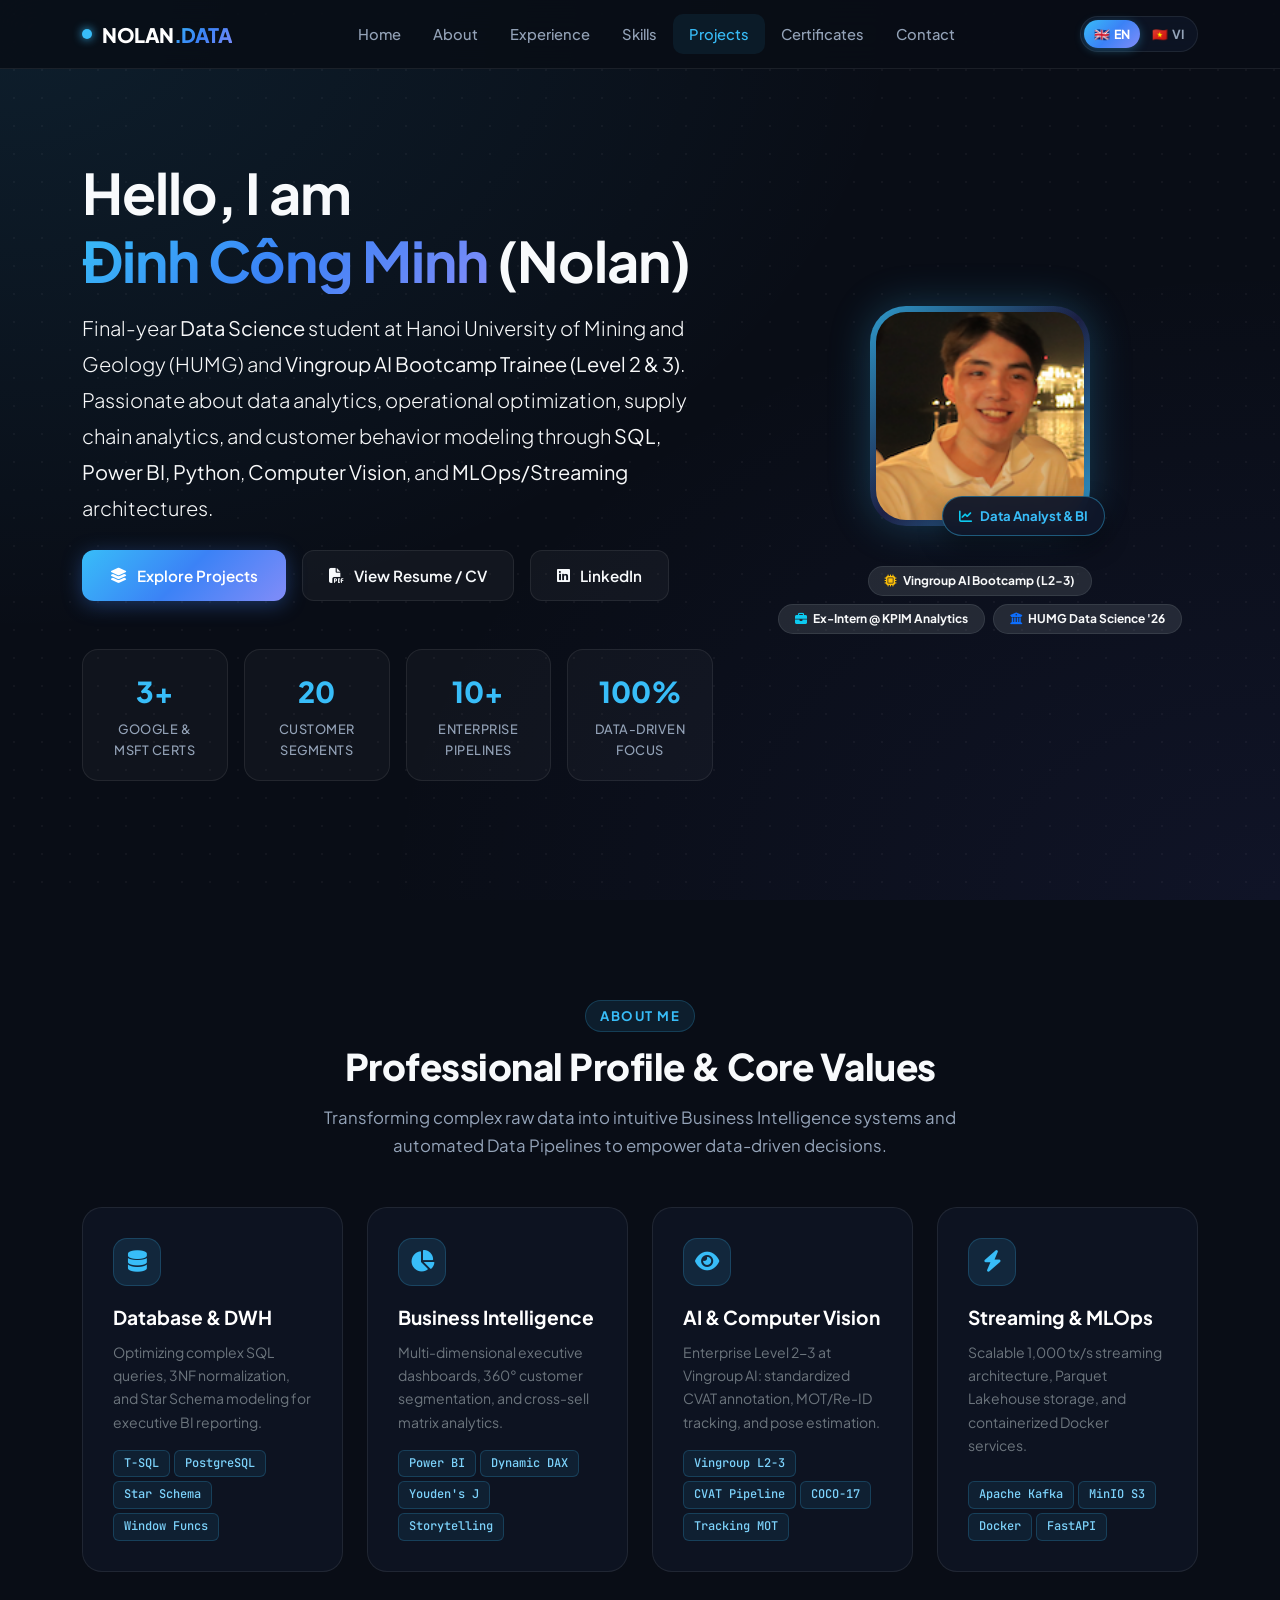
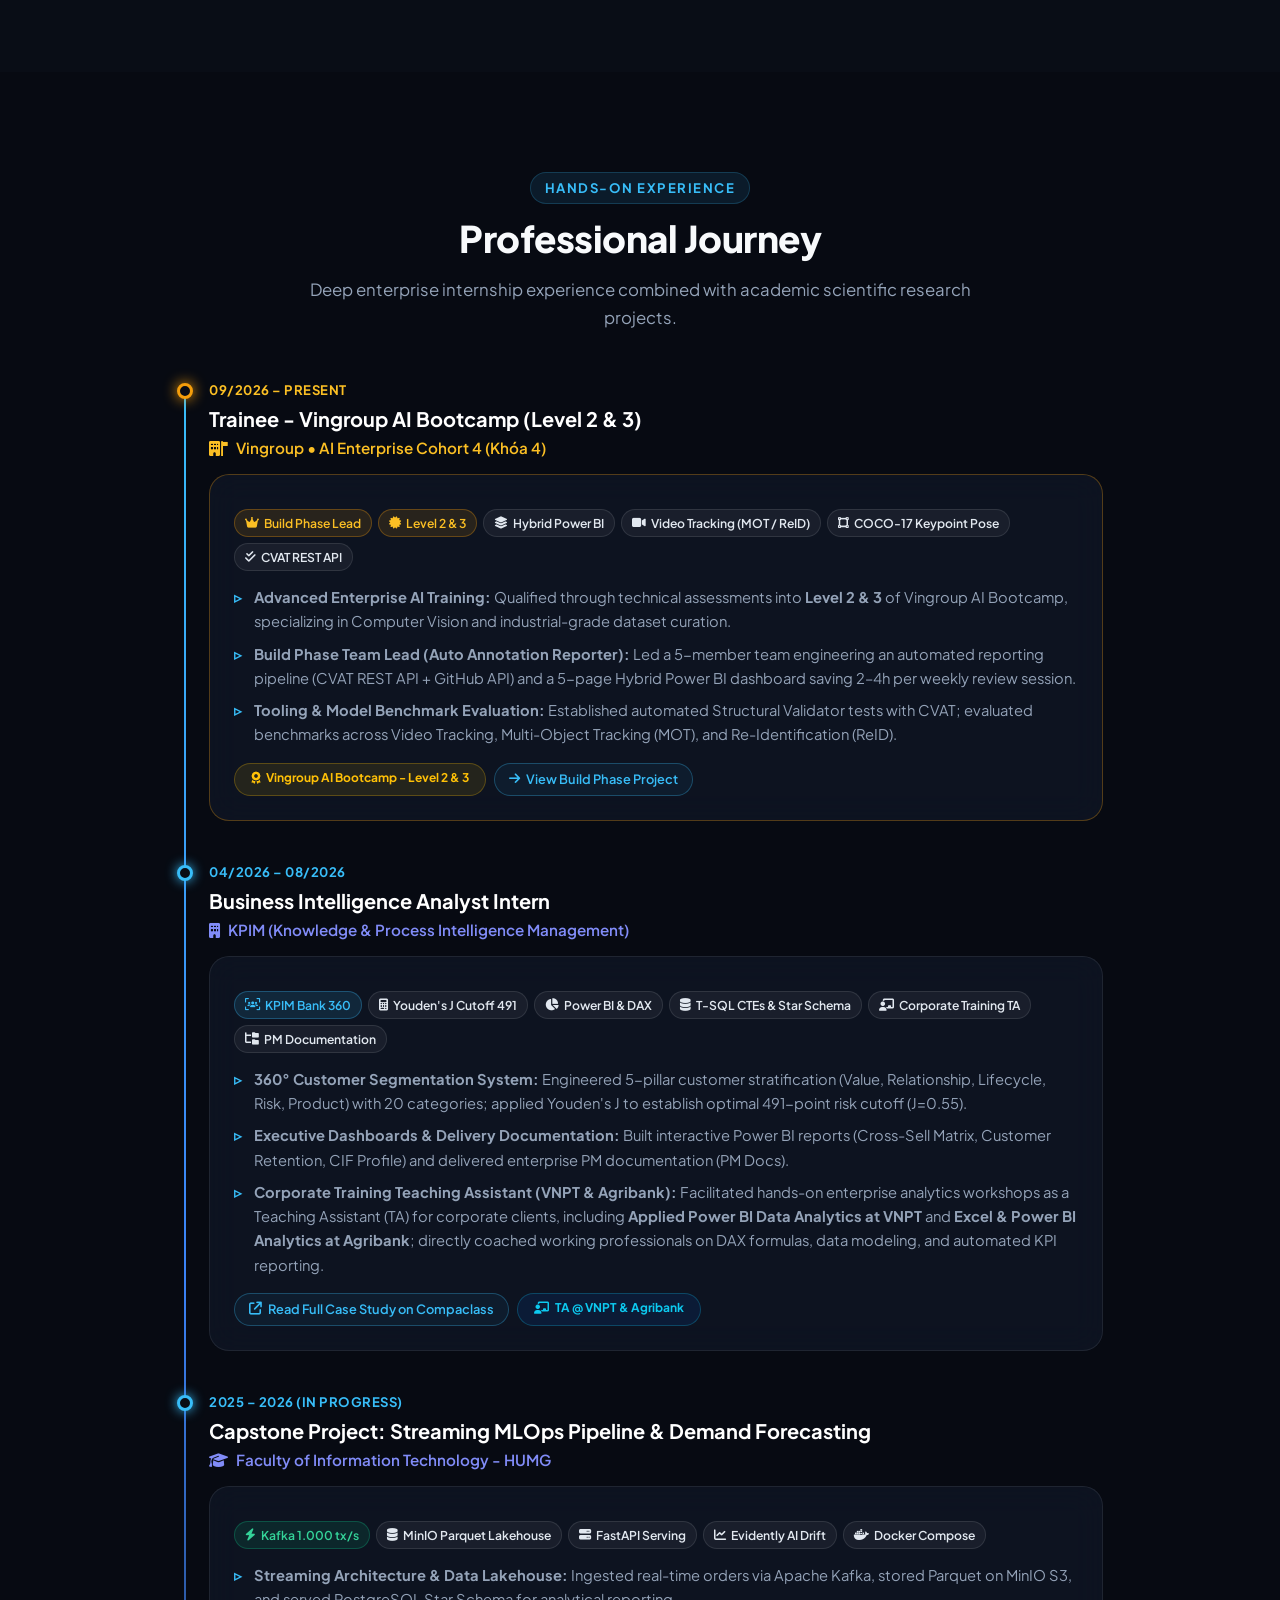
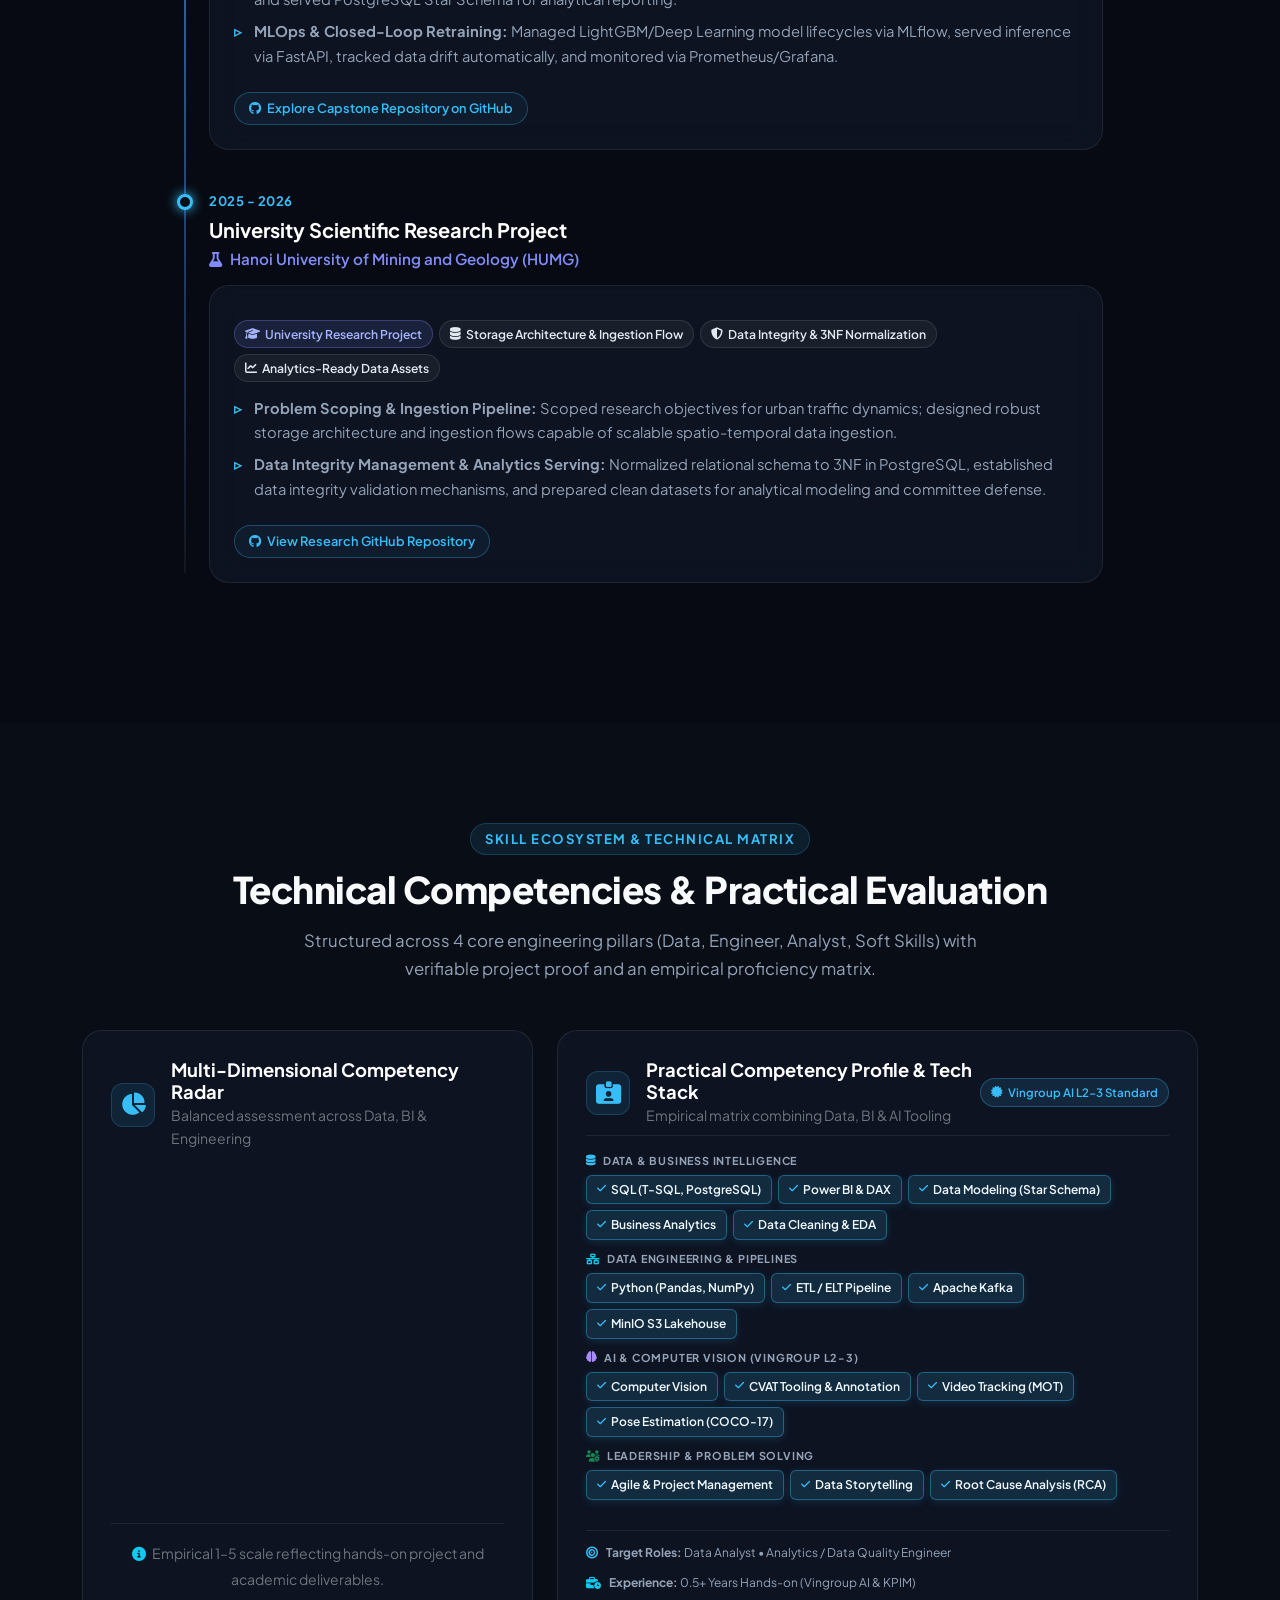
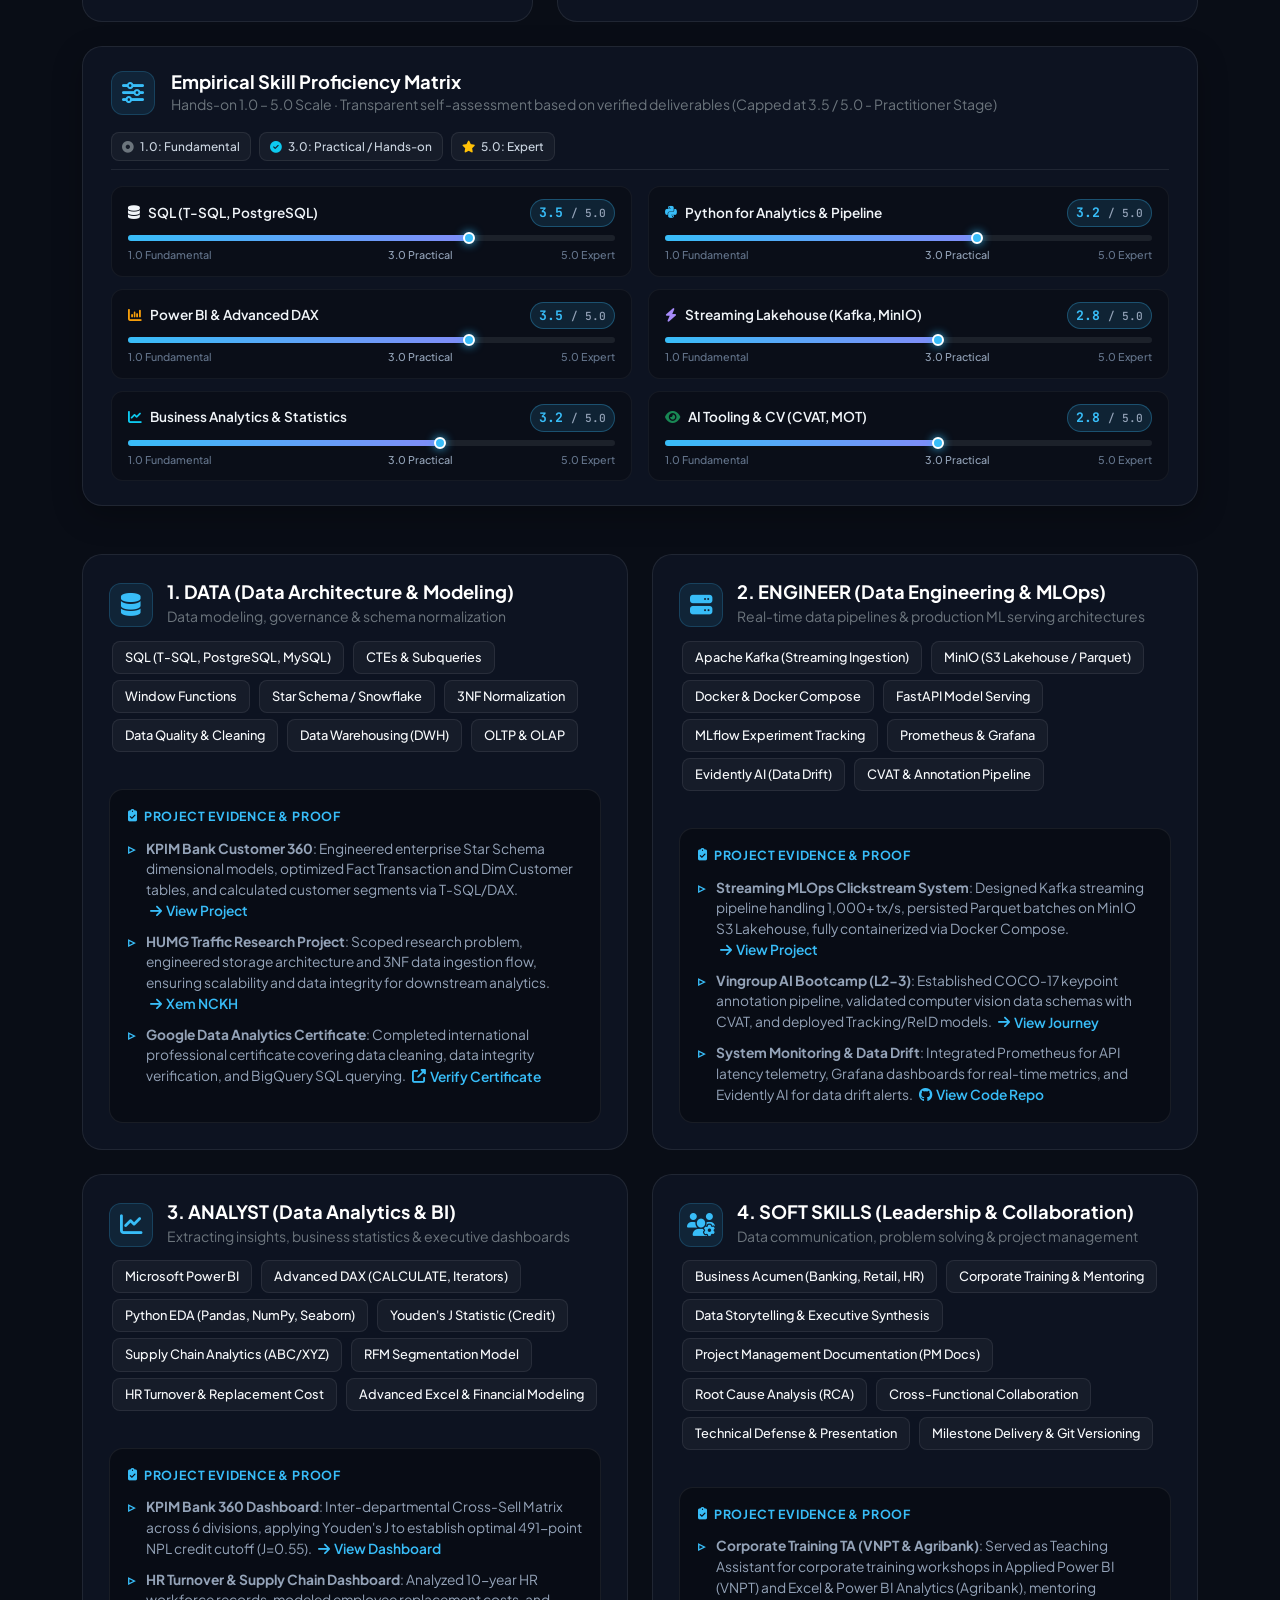
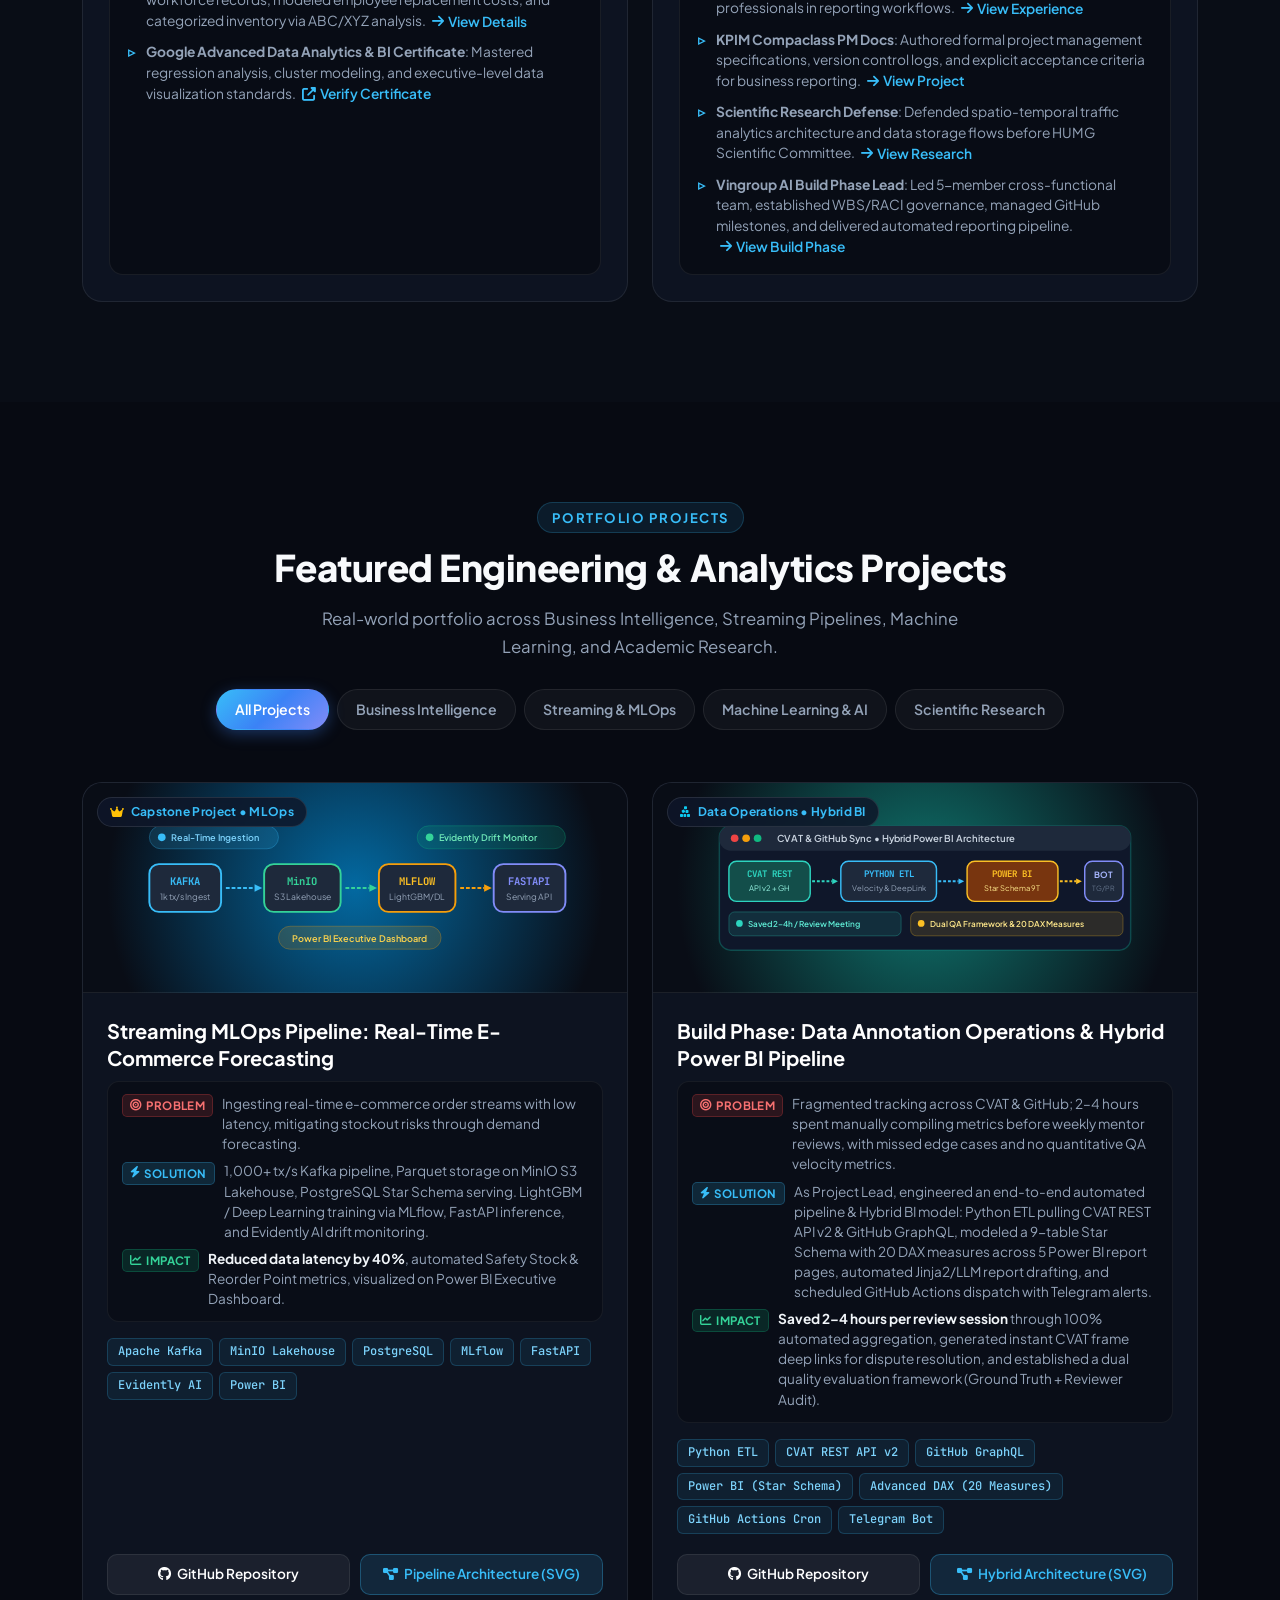
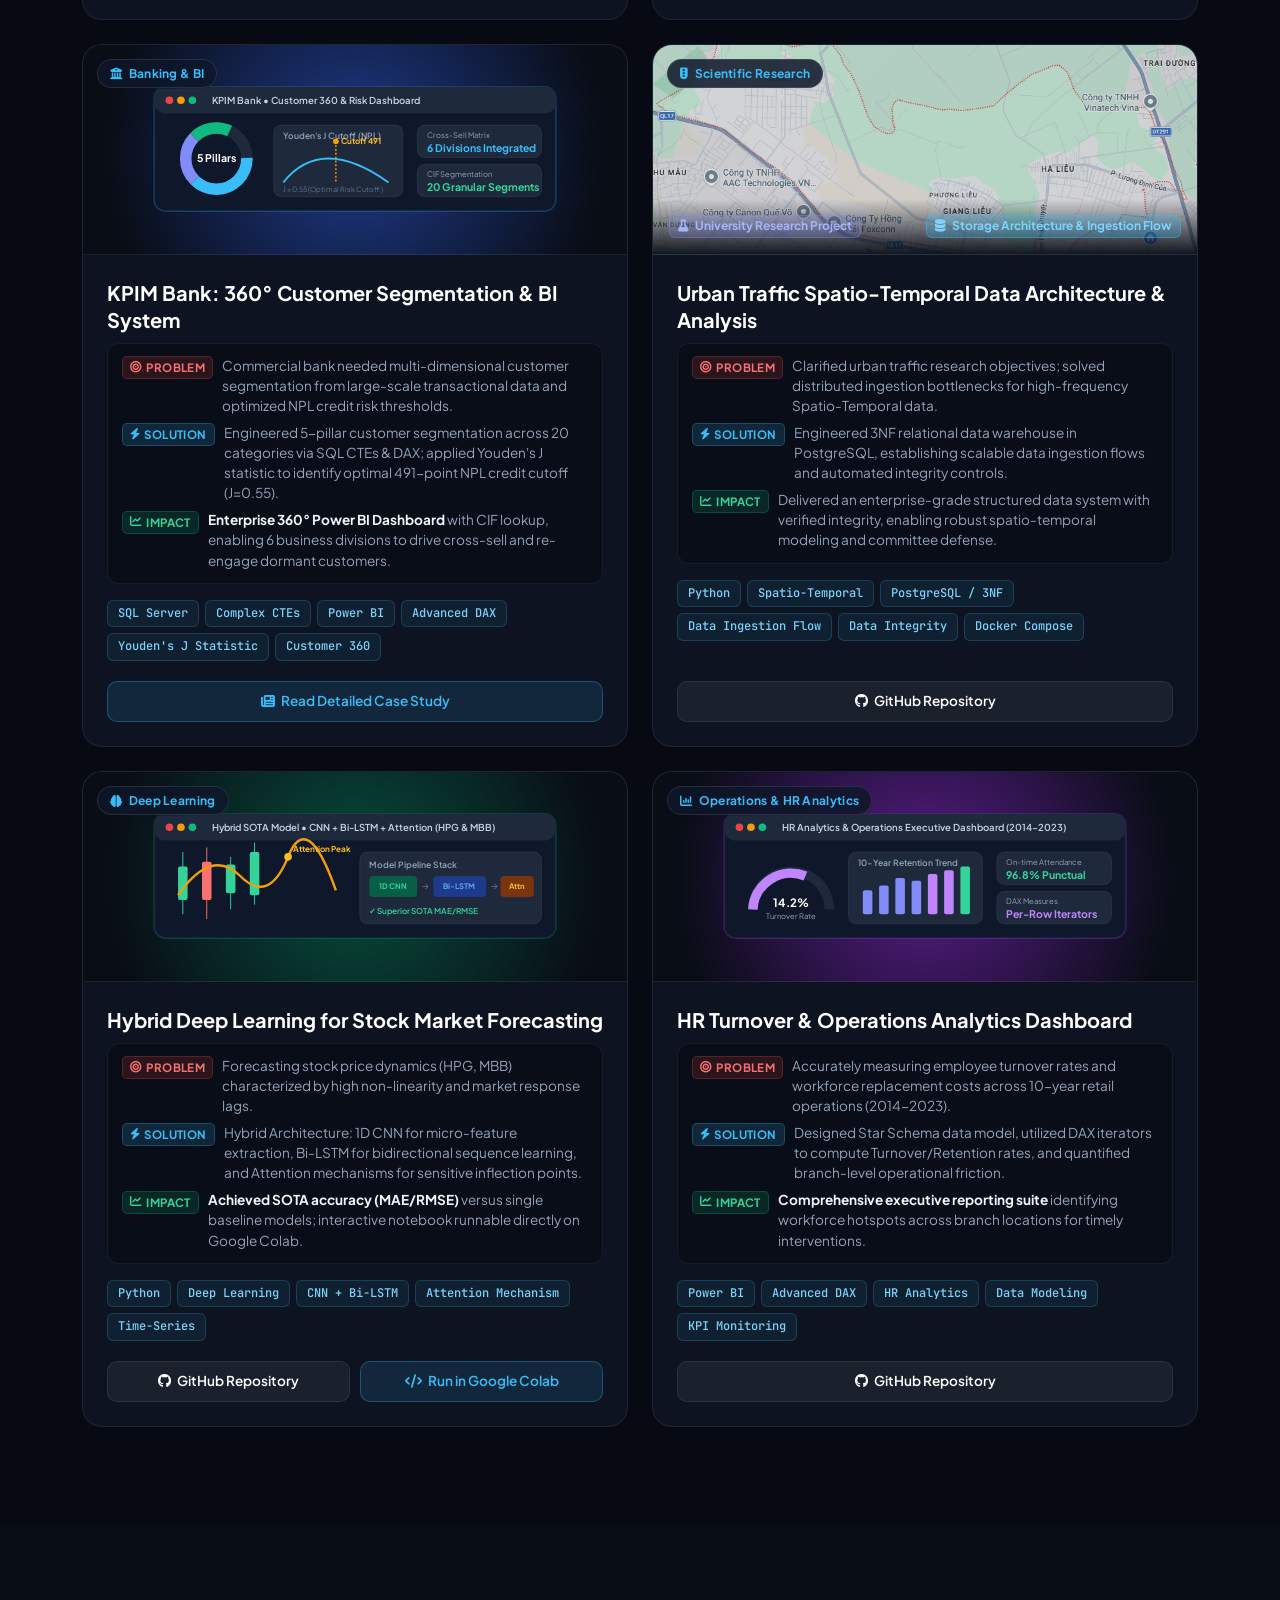
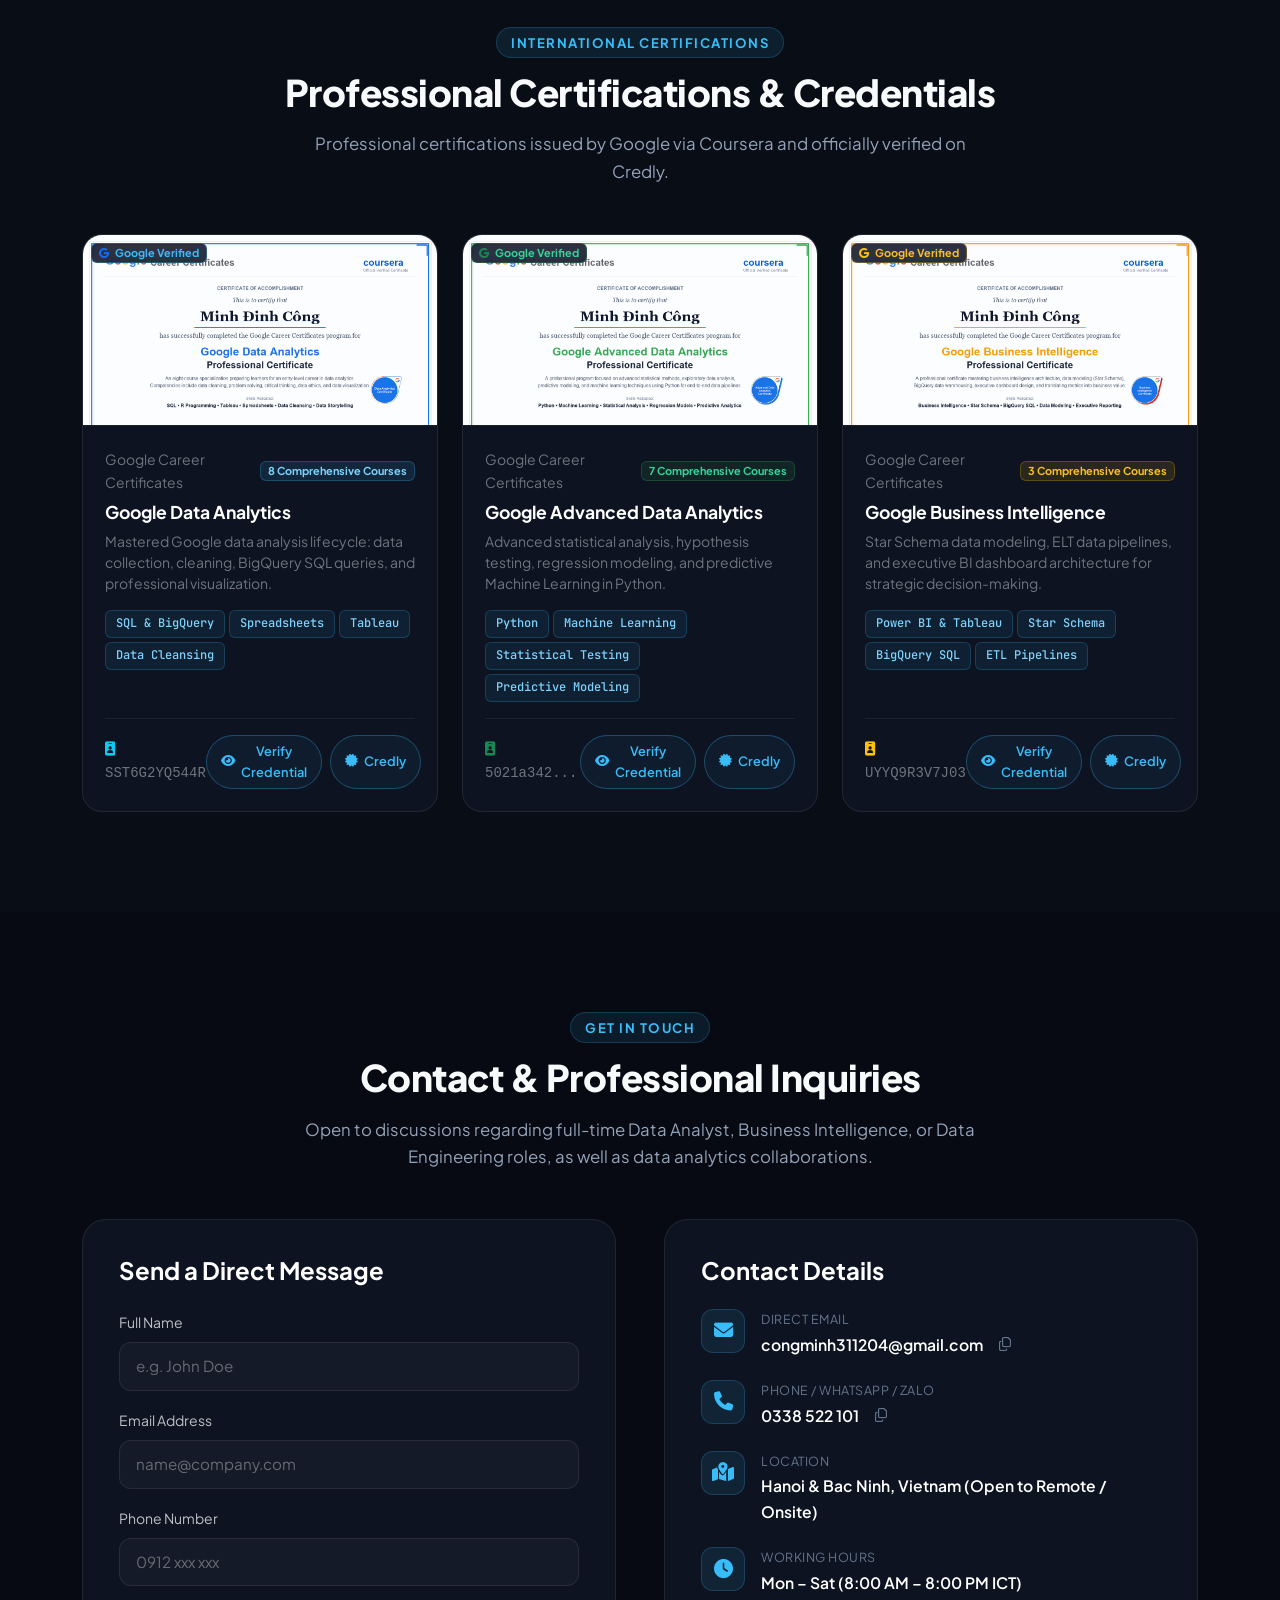
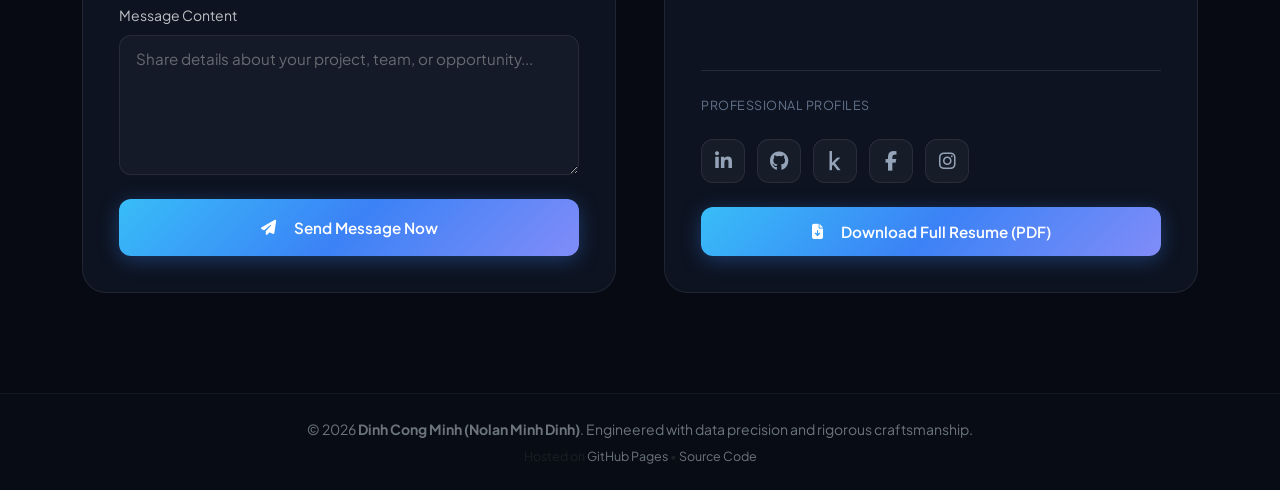
==== commit 426dca58: "fix(timeline): update Vingroup AI Bootcamp start date to 09/2026 and clarify Cohort 4" ====
--- a/index.html
+++ b/index.html
@@ -1773,9 +1773,9 @@
                         <!-- Timeline Item 1: Vingroup AI Bootcamp -->
                         <div class="timeline-item">
                             <div class="timeline-dot" style="border-color: #f59e0b; box-shadow: 0 0 14px #f59e0b;"></div>
-                            <div class="timeline-date" style="color: #fbbf24;">09/2024 – Present</div>
+                            <div class="timeline-date" style="color: #fbbf24;">09/2026 – Present</div>
                             <h3 class="timeline-role">Trainee - Vingroup AI Bootcamp (Level 2 &amp; 3)</h3>
-                            <div class="timeline-company" style="color: #fbbf24;"><i class="fas fa-building-flag me-2"></i>Vingroup • AI Enterprise Cohort 4</div>
+                            <div class="timeline-company" style="color: #fbbf24;"><i class="fas fa-building-flag me-2"></i>Vingroup • AI Enterprise Cohort 4 (Khóa 4)</div>
                             <div class="glass-panel p-4 mb-3" style="border-color: rgba(245, 158, 11, 0.3);">
                                 <div class="exp-chip-group">
                                     <span class="exp-chip exp-chip-gold"><i class="fas fa-crown"></i> Build Phase Lead</span>
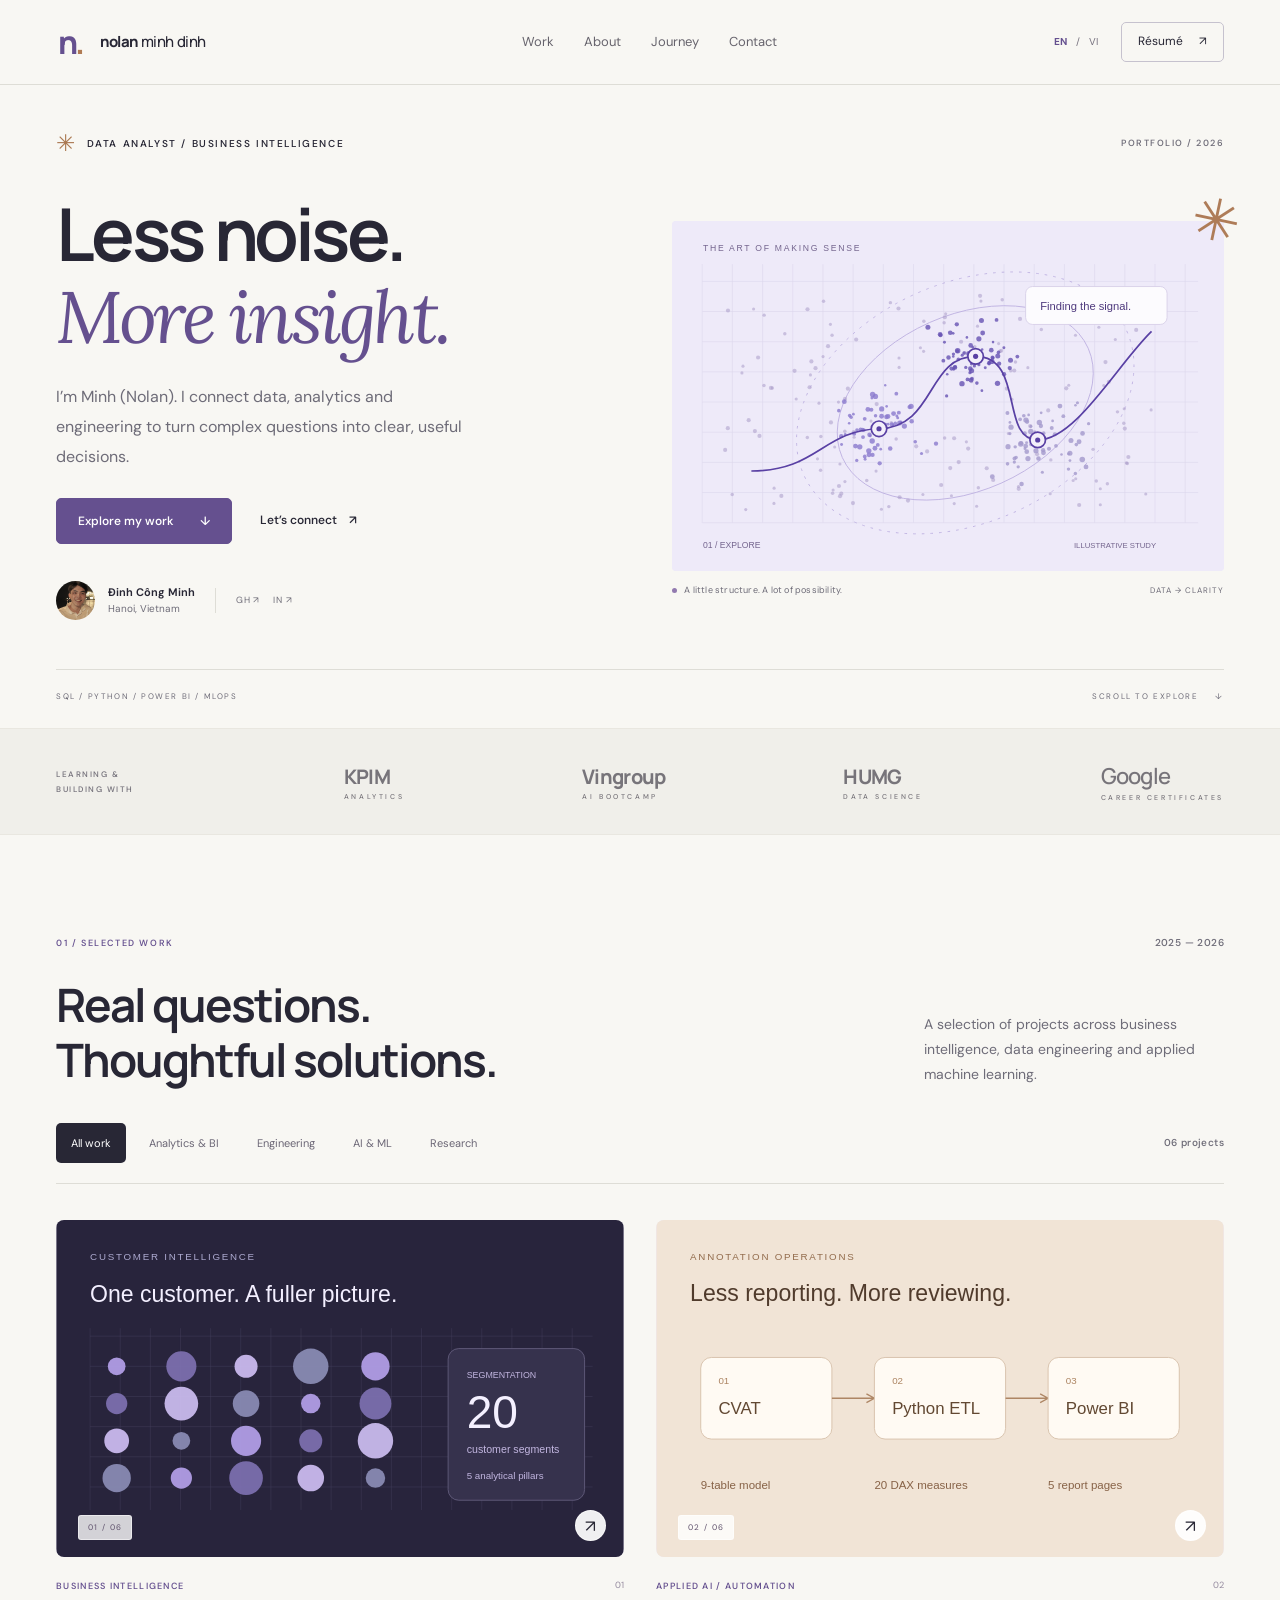
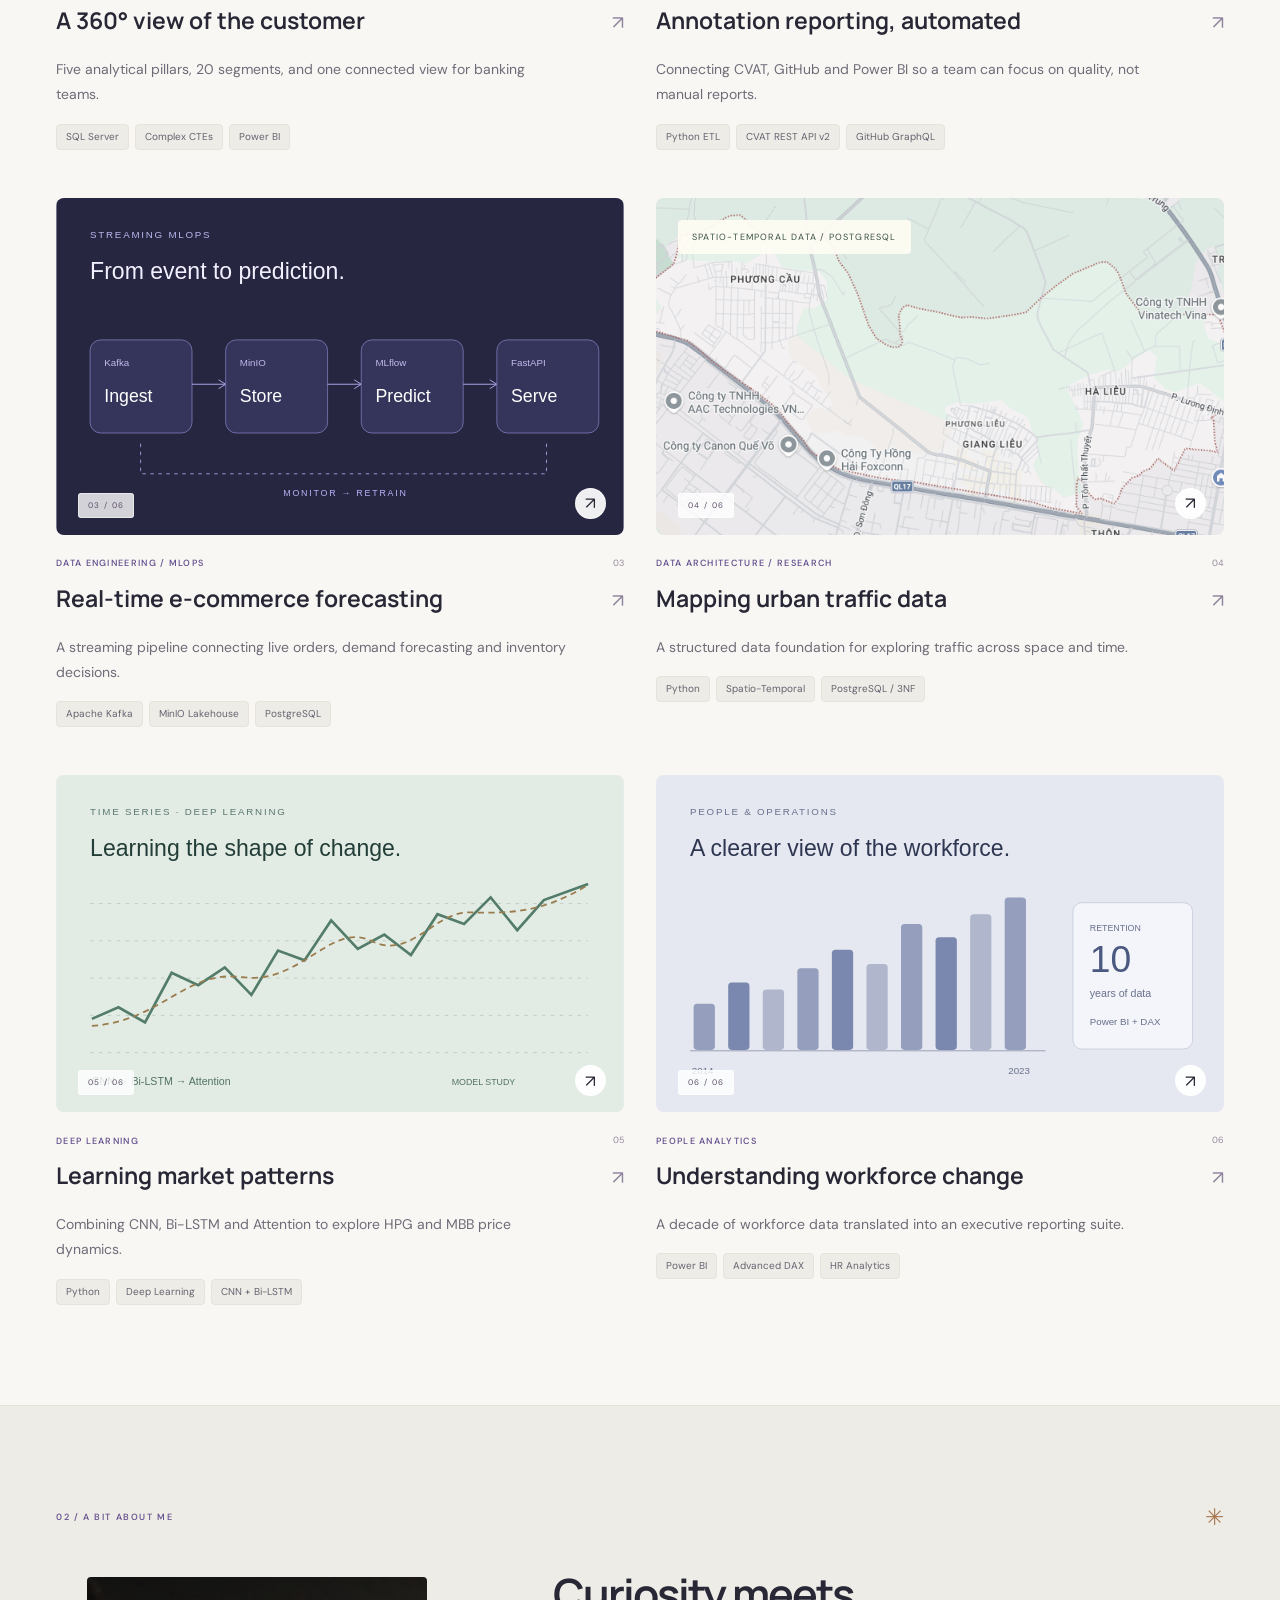
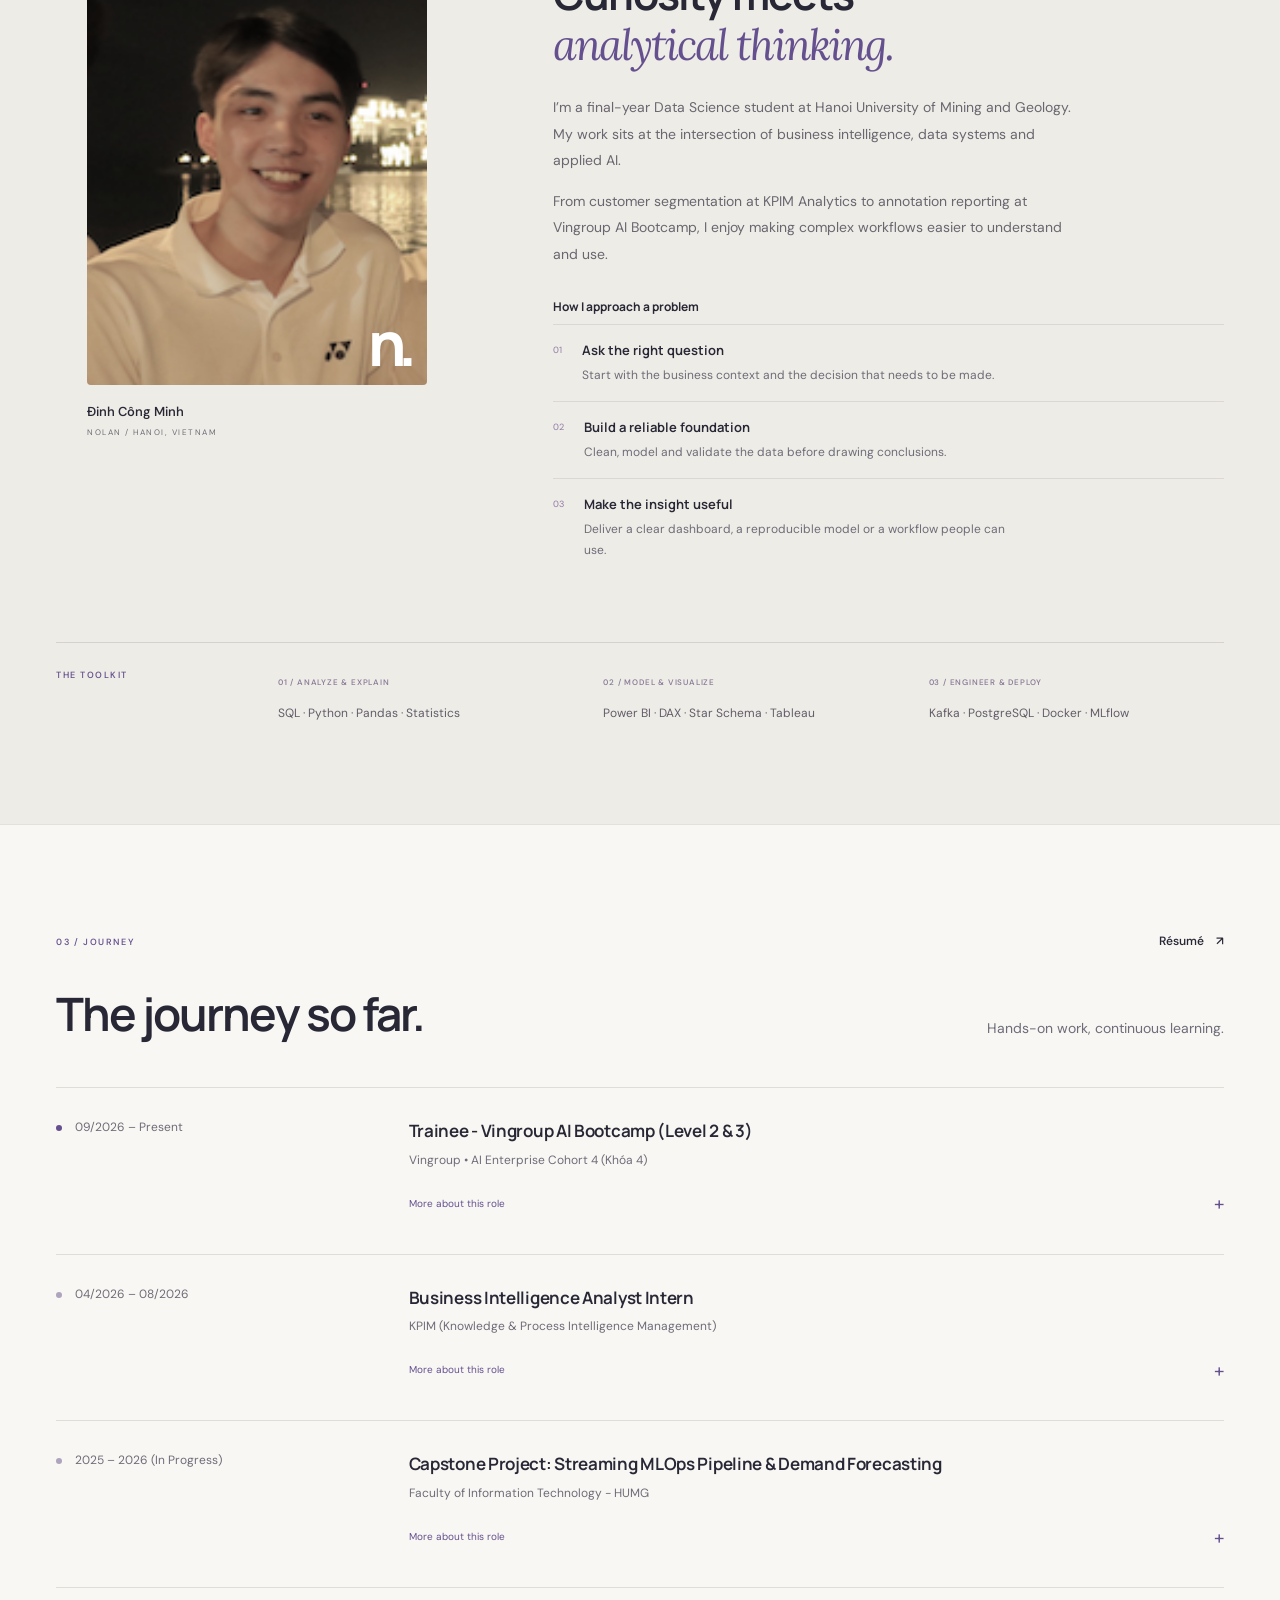
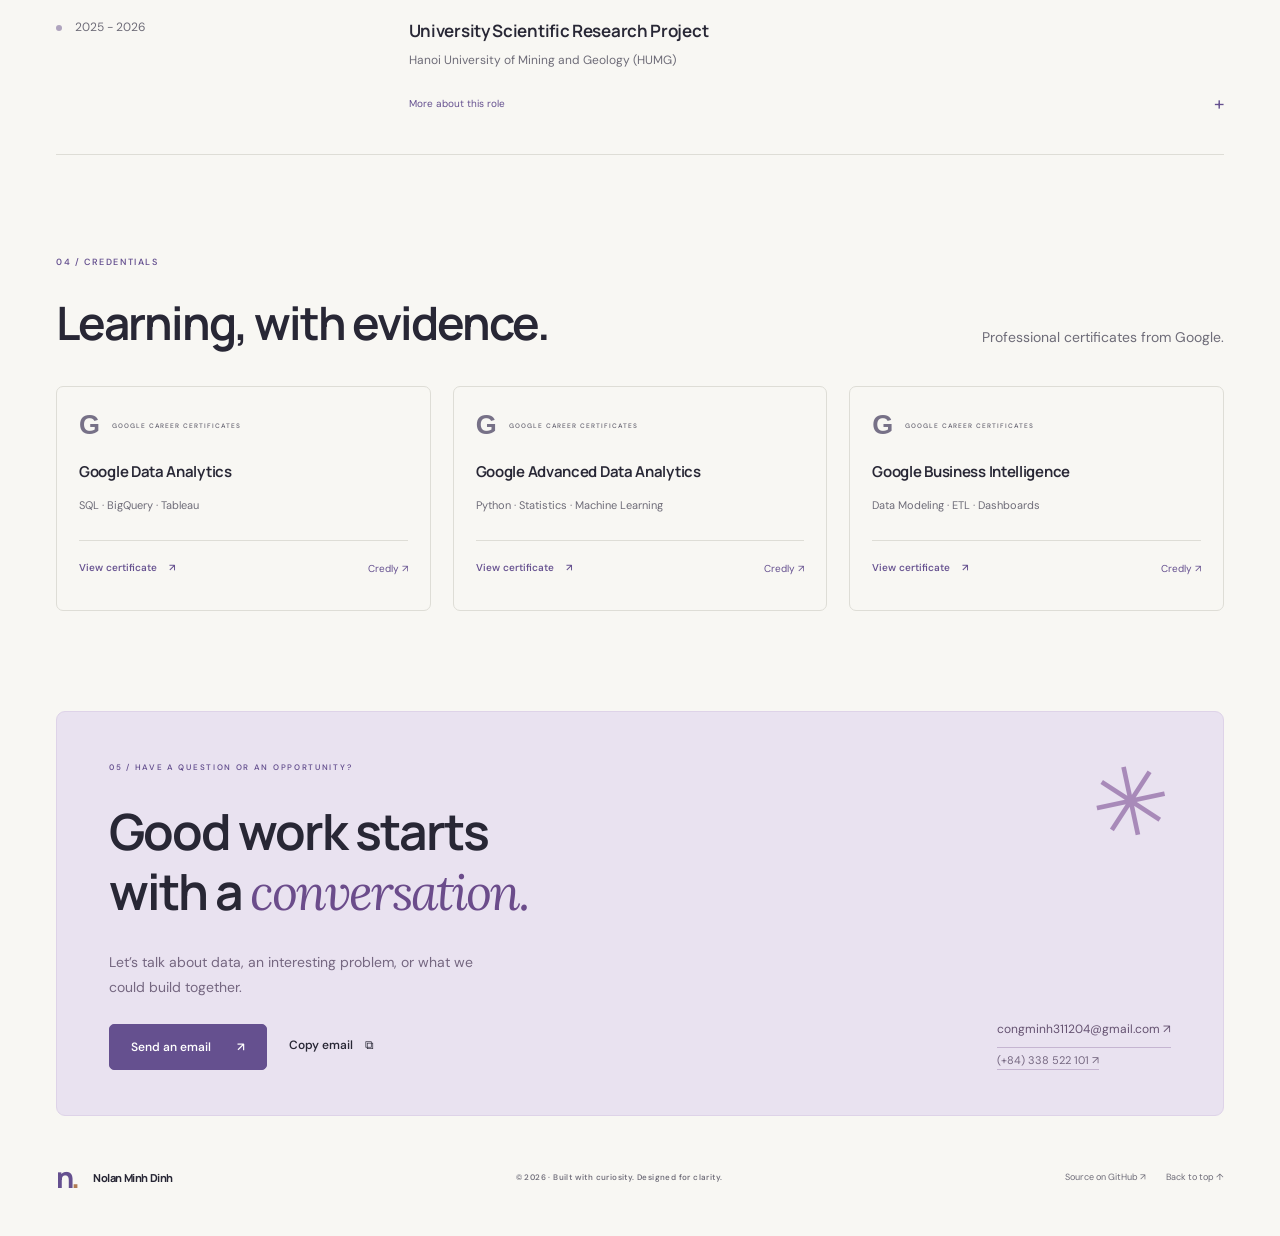
==== commit 9bdbc0ce: "Redesign bilingual data portfolio with editorial layout and project case studies" ====
--- a/index.html
+++ b/index.html
@@ -1,3431 +1,462 @@
 <!DOCTYPE html>
 <html lang="en">
 <head>
-    <meta charset="UTF-8">
-    <meta name="viewport" content="width=device-width, initial-scale=1.0">
-    <title>Dinh Cong Minh (Nolan) | Data Analyst & Business Intelligence Portfolio</title>
-    <meta name="description" content="Portfolio of Dinh Cong Minh (Nolan Minh Dinh) - Data Analyst & Business Intelligence. Hands-on experience at KPIM Analytics, Vingroup AI Bootcamp, Streaming MLOps, Power BI, SQL, Python.">
-    <meta name="author" content="Đinh Công Minh">
-
-    <!-- Open Graph / SEO -->
-    <meta property="og:type" content="website">
-    <meta property="og:title" content="Dinh Cong Minh (Nolan) - Data Analyst & BI Portfolio">
-    <meta property="og:description" content="Data Analyst & Business Intelligence - Enterprise BI dashboards, RFM customer segmentation, Streaming MLOps, Computer Vision, and supply chain analytics.">
-    <meta property="og:image" content="images/avatar.png">
-
-    <!-- Google Fonts: Plus Jakarta Sans & JetBrains Mono -->
-    <link rel="preconnect" href="https://fonts.googleapis.com">
-    <link rel="preconnect" href="https://fonts.gstatic.com" crossorigin>
-    <link href="https://fonts.googleapis.com/css2?family=JetBrains+Mono:wght@400;500;600&family=Plus+Jakarta+Sans:wght@300;400;500;600;700;800&display=swap" rel="stylesheet">
-
-    <!-- Bootstrap 5 & FontAwesome 6 -->
-    <link href="https://cdn.jsdelivr.net/npm/bootstrap@5.3.3/dist/css/bootstrap.min.css" rel="stylesheet">
-    <link rel="stylesheet" href="https://cdnjs.cloudflare.com/ajax/libs/font-awesome/6.5.2/css/all.min.css">
-
-    <style>
-        :root {
-            --bg-base: #090d16;
-            --bg-card: rgba(17, 24, 39, 0.7);
-            --bg-card-hover: rgba(30, 41, 59, 0.85);
-            --border-glass: rgba(255, 255, 255, 0.08);
-            --border-glow: rgba(56, 189, 248, 0.4);
-            
-            --accent-cyan: #38bdf8;
-            --accent-blue: #3b82f6;
-            --accent-purple: #818cf8;
-            --accent-emerald: #10b981;
-            --accent-amber: #f59e0b;
-            
-            --text-primary: #f8fafc;
-            --text-secondary: #94a3b8;
-            --text-muted: #64748b;
-            
-            --gradient-primary: linear-gradient(135deg, #38bdf8 0%, #3b82f6 50%, #818cf8 100%);
-            --gradient-accent: linear-gradient(135deg, #06b6d4 0%, #3b82f6 100%);
-            --gradient-glow: radial-gradient(circle at 50% 0%, rgba(56, 189, 248, 0.15) 0%, transparent 70%);
-        }
-
-        * {
-            box-sizing: border-box;
-            scroll-behavior: smooth;
-        }
-
-        body {
-            background-color: var(--bg-base);
-            background-image: 
-                radial-gradient(at 0% 0%, rgba(56, 189, 248, 0.1) 0px, transparent 50%),
-                radial-gradient(at 100% 100%, rgba(99, 102, 241, 0.08) 0px, transparent 50%),
-                radial-gradient(rgba(255, 255, 255, 0.04) 1px, transparent 1px);
-            background-size: 100% 100%, 100% 100%, 28px 28px;
-            background-attachment: fixed;
-            color: var(--text-primary);
-            font-family: 'Plus Jakarta Sans', sans-serif;
-            overflow-x: hidden;
-            line-height: 1.65;
-        }
-
-        /* Gradient Typography */
-        .gradient-text {
-            background: var(--gradient-primary);
-            -webkit-background-clip: text;
-            -webkit-text-fill-color: transparent;
-            display: inline-block;
-        }
-
-        .code-font {
-            font-family: 'JetBrains Mono', monospace;
-        }
-
-        /* Glassmorphism Classes */
-        .glass-panel {
-            background: var(--bg-card);
-            backdrop-filter: blur(16px);
-            -webkit-backdrop-filter: blur(16px);
-            border: 1px solid var(--border-glass);
-            border-radius: 20px;
-            transition: all 0.35s cubic-bezier(0.4, 0, 0.2, 1);
-        }
-
-        .glass-panel:hover {
-            border-color: rgba(56, 189, 248, 0.3);
-            box-shadow: 0 12px 30px -10px rgba(0, 0, 0, 0.6), 0 0 25px rgba(56, 189, 248, 0.15);
-        }
-
-        /* Navbar */
-        .navbar-custom {
-            background: rgba(9, 13, 22, 0.85);
-            backdrop-filter: blur(20px);
-            -webkit-backdrop-filter: blur(20px);
-            border-bottom: 1px solid var(--border-glass);
-            padding: 14px 0;
-            transition: all 0.3s ease;
-        }
-
-        .navbar-brand-badge {
-            font-size: 1.25rem;
-            font-weight: 800;
-            letter-spacing: -0.5px;
-            color: #ffffff;
-            display: flex;
-            align-items: center;
-            gap: 10px;
-            text-decoration: none;
-        }
-
-        .brand-dot {
-            width: 10px;
-            height: 10px;
-            border-radius: 50%;
-            background: var(--accent-cyan);
-            box-shadow: 0 0 10px var(--accent-cyan);
-            animation: pulse-dot 2s infinite;
-        }
-
-        @keyframes pulse-dot {
-            0%, 100% { opacity: 1; transform: scale(1); }
-            50% { opacity: 0.5; transform: scale(1.2); }
-        }
-
-        .nav-link {
-            color: var(--text-secondary) !important;
-            font-weight: 500;
-            font-size: 0.92rem;
-            padding: 8px 16px !important;
-            border-radius: 10px;
-            transition: all 0.25s ease;
-        }
-
-        .nav-link:hover, .nav-link.active {
-            color: var(--accent-cyan) !important;
-            background: rgba(56, 189, 248, 0.08);
-        }
-
-        /* Buttons */
-        .btn-modern-primary {
-            background: var(--gradient-primary);
-            color: #ffffff;
-            border: none;
-            padding: 12px 28px;
-            border-radius: 12px;
-            font-weight: 600;
-            font-size: 0.95rem;
-            display: inline-flex;
-            align-items: center;
-            gap: 10px;
-            transition: all 0.3s ease;
-            box-shadow: 0 4px 20px rgba(59, 130, 246, 0.35);
-            text-decoration: none;
-        }
-
-        .btn-modern-primary:hover {
-            transform: translateY(-2px);
-            box-shadow: 0 8px 25px rgba(59, 130, 246, 0.5);
-            color: #ffffff;
-        }
-
-        .btn-modern-outline {
-            background: rgba(255, 255, 255, 0.04);
-            color: var(--text-primary);
-            border: 1px solid var(--border-glass);
-            padding: 12px 26px;
-            border-radius: 12px;
-            font-weight: 600;
-            font-size: 0.95rem;
-            display: inline-flex;
-            align-items: center;
-            gap: 10px;
-            transition: all 0.3s ease;
-            text-decoration: none;
-        }
-
-        .btn-modern-outline:hover {
-            background: rgba(255, 255, 255, 0.1);
-            border-color: var(--accent-cyan);
-            color: var(--accent-cyan);
-            transform: translateY(-2px);
-        }
-
-        /* Status Pill */
-        .status-pill {
-            display: inline-flex;
-            align-items: center;
-            gap: 8px;
-            background: rgba(16, 185, 129, 0.1);
-            border: 1px solid rgba(16, 185, 129, 0.3);
-            color: #34d399;
-            padding: 6px 16px;
-            border-radius: 50px;
-            font-size: 0.85rem;
-            font-weight: 600;
-            letter-spacing: 0.2px;
-            margin-bottom: 24px;
-        }
-
-        .status-pill-dot {
-            width: 8px;
-            height: 8px;
-            background: #10b981;
-            border-radius: 50%;
-            box-shadow: 0 0 10px #10b981;
-            animation: pulse-dot 1.8s infinite;
-        }
-
-        /* Profile Image */
-        .profile-wrapper {
-            position: relative;
-            display: inline-block;
-        }
-
-        .profile-img-container {
-            width: 220px;
-            height: 220px;
-            border-radius: 36px;
-            padding: 6px;
-            background: linear-gradient(135deg, rgba(56, 189, 248, 0.8), rgba(99, 102, 241, 0.2), rgba(56, 189, 248, 0.8));
-            box-shadow: 0 0 40px rgba(56, 189, 248, 0.25);
-            transition: transform 0.4s ease, box-shadow 0.4s ease;
-        }
-
-        .profile-img-container:hover {
-            transform: scale(1.04) rotate(1deg);
-            box-shadow: 0 0 50px rgba(56, 189, 248, 0.45);
-        }
-
-        .profile-img {
-            width: 100%;
-            height: 100%;
-            object-fit: cover;
-            border-radius: 30px;
-            background-color: #1e293b;
-        }
-
-        .floating-badge {
-            position: absolute;
-            bottom: -10px;
-            right: -15px;
-            background: rgba(15, 23, 42, 0.95);
-            border: 1px solid rgba(56, 189, 248, 0.4);
-            padding: 8px 16px;
-            border-radius: 30px;
-            font-size: 0.82rem;
-            font-weight: 700;
-            color: #38bdf8;
-            box-shadow: 0 10px 25px rgba(0, 0, 0, 0.4);
-            display: flex;
-            align-items: center;
-            gap: 8px;
-            backdrop-filter: blur(10px);
-        }
-
-        /* Stat Counter Bento */
-        .stat-card {
-            background: rgba(255, 255, 255, 0.03);
-            border: 1px solid var(--border-glass);
-            border-radius: 16px;
-            padding: 18px 20px;
-            text-align: center;
-            transition: all 0.3s ease;
-        }
-
-        .stat-card:hover {
-            background: rgba(255, 255, 255, 0.06);
-            border-color: rgba(56, 189, 248, 0.3);
-            transform: translateY(-3px);
-        }
-
-        .stat-number {
-            font-size: 1.8rem;
-            font-weight: 800;
-            color: var(--accent-cyan);
-            margin-bottom: 4px;
-        }
-
-        .stat-label {
-            font-size: 0.8rem;
-            color: var(--text-secondary);
-            font-weight: 500;
-            text-transform: uppercase;
-            letter-spacing: 0.5px;
-        }
-
-        /* Section Styling */
-        section {
-            padding: 100px 0;
-            position: relative;
-        }
-
-        .section-tag {
-            display: inline-block;
-            font-size: 0.82rem;
-            font-weight: 700;
-            text-transform: uppercase;
-            letter-spacing: 1.5px;
-            color: var(--accent-cyan);
-            background: rgba(56, 189, 248, 0.1);
-            padding: 4px 14px;
-            border-radius: 30px;
-            margin-bottom: 12px;
-            border: 1px solid rgba(56, 189, 248, 0.2);
-        }
-
-        .section-title {
-            font-size: 2.3rem;
-            font-weight: 800;
-            letter-spacing: -0.5px;
-            margin-bottom: 16px;
-        }
-
-        .section-subtitle {
-            font-size: 1.05rem;
-            color: var(--text-secondary);
-            max-width: 680px;
-            margin: 0 auto;
-        }
-
-        /* Bento Grid About */
-        .bento-card {
-            background: var(--bg-card);
-            border: 1px solid var(--border-glass);
-            border-radius: 20px;
-            padding: 30px;
-            height: 100%;
-            transition: all 0.3s ease;
-            position: relative;
-            overflow: hidden;
-        }
-
-        .bento-card:hover {
-            border-color: rgba(56, 189, 248, 0.3);
-            transform: translateY(-4px);
-            box-shadow: 0 15px 30px rgba(0, 0, 0, 0.4);
-        }
-
-        .bento-icon {
-            width: 48px;
-            height: 48px;
-            border-radius: 14px;
-            background: rgba(56, 189, 248, 0.12);
-            color: var(--accent-cyan);
-            display: flex;
-            align-items: center;
-            justify-content: center;
-            font-size: 1.35rem;
-            margin-bottom: 20px;
-            border: 1px solid rgba(56, 189, 248, 0.2);
-        }
-
-        .bento-title {
-            font-size: 1.2rem;
-            font-weight: 700;
-            margin-bottom: 12px;
-            color: #ffffff;
-        }
-
-        .bento-desc {
-            font-size: 0.92rem;
-            color: var(--text-secondary);
-            line-height: 1.6;
-        }
-
-        /* Timeline for Experience */
-        .timeline {
-            position: relative;
-            padding-left: 32px;
-        }
-
-        .timeline::before {
-            content: '';
-            position: absolute;
-            left: 7px;
-            top: 10px;
-            bottom: 10px;
-            width: 2px;
-            background: linear-gradient(to bottom, var(--accent-cyan), var(--accent-blue), rgba(255,255,255,0.05));
-        }
-
-        .timeline-item {
-            position: relative;
-            margin-bottom: 40px;
-        }
-
-        .timeline-dot {
-            position: absolute;
-            left: -32px;
-            top: 4px;
-            width: 16px;
-            height: 16px;
-            border-radius: 50%;
-            background: var(--bg-base);
-            border: 3px solid var(--accent-cyan);
-            box-shadow: 0 0 12px var(--accent-cyan);
-        }
-
-        .timeline-date {
-            font-size: 0.82rem;
-            font-weight: 700;
-            color: var(--accent-cyan);
-            text-transform: uppercase;
-            letter-spacing: 0.5px;
-            margin-bottom: 6px;
-        }
-
-        .timeline-role {
-            font-size: 1.25rem;
-            font-weight: 700;
-            color: #ffffff;
-            margin-bottom: 4px;
-        }
-
-        .timeline-company {
-            font-size: 0.95rem;
-            color: var(--accent-purple);
-            font-weight: 600;
-            margin-bottom: 14px;
-        }
-
-        .timeline-highlights {
-            list-style: none;
-            padding-left: 0;
-            font-size: 0.92rem;
-            color: var(--text-secondary);
-        }
-
-        .timeline-highlights li {
-            position: relative;
-            padding-left: 20px;
-            margin-bottom: 8px;
-        }
-
-        .timeline-highlights li::before {
-            content: '▹';
-            position: absolute;
-            left: 0;
-            color: var(--accent-cyan);
-            font-weight: bold;
-        }
-
-        /* Project Cards */
-        .project-filter-btn {
-            background: rgba(255, 255, 255, 0.04);
-            border: 1px solid var(--border-glass);
-            color: var(--text-secondary);
-            padding: 8px 18px;
-            border-radius: 50px;
-            font-size: 0.88rem;
-            font-weight: 600;
-            margin: 4px;
-            transition: all 0.25s ease;
-            cursor: pointer;
-        }
-
-        .project-filter-btn:hover, .project-filter-btn.active {
-            background: var(--gradient-primary);
-            color: #ffffff;
-            border-color: transparent;
-            box-shadow: 0 4px 15px rgba(59, 130, 246, 0.35);
-        }
-
-        .project-card {
-            background: var(--bg-card);
-            border: 1px solid var(--border-glass);
-            border-radius: 20px;
-            overflow: hidden;
-            display: flex;
-            flex-direction: column;
-            height: 100%;
-            transition: all 0.35s cubic-bezier(0.4, 0, 0.2, 1);
-        }
-
-        .project-card:hover {
-            transform: translateY(-8px);
-            border-color: rgba(56, 189, 248, 0.4);
-            box-shadow: 0 16px 36px -12px rgba(0, 0, 0, 0.7), 0 0 25px rgba(56, 189, 248, 0.15);
-        }
-
-        .project-media {
-            height: 210px;
-            width: 100%;
-            background: linear-gradient(135deg, rgba(30, 41, 59, 0.8), rgba(15, 23, 42, 0.95));
-            border-bottom: 1px solid var(--border-glass);
-            position: relative;
-            display: flex;
-            align-items: center;
-            justify-content: center;
-            overflow: hidden;
-        }
-
-        .project-media img {
-            width: 100%;
-            height: 100%;
-            object-fit: cover;
-            transition: transform 0.5s ease;
-        }
-
-        .project-card:hover .project-media img {
-            transform: scale(1.06);
-        }
-
-        .project-category-badge {
-            position: absolute;
-            top: 14px;
-            left: 14px;
-            background: rgba(15, 23, 42, 0.85);
-            border: 1px solid rgba(255, 255, 255, 0.1);
-            backdrop-filter: blur(8px);
-            padding: 4px 12px;
-            border-radius: 30px;
-            font-size: 0.75rem;
-            font-weight: 700;
-            color: var(--accent-cyan);
-            letter-spacing: 0.3px;
-        }
-
-        .project-body {
-            padding: 24px;
-            display: flex;
-            flex-direction: column;
-            flex-grow: 1;
-        }
-
-        .project-title {
-            font-size: 1.25rem;
-            font-weight: 700;
-            color: #ffffff;
-            margin-bottom: 10px;
-            line-height: 1.35;
-        }
-
-        .project-desc {
-            font-size: 0.9rem;
-            color: var(--text-secondary);
-            margin-bottom: 18px;
-            flex-grow: 1;
-            line-height: 1.6;
-        }
-
-        .tech-pill-group {
-            display: flex;
-            flex-wrap: wrap;
-            gap: 6px;
-            margin-bottom: 20px;
-        }
-
-        .tech-pill {
-            background: rgba(56, 189, 248, 0.08);
-            border: 1px solid rgba(56, 189, 248, 0.2);
-            color: #7dd3fc;
-            font-size: 0.75rem;
-            font-family: 'JetBrains Mono', monospace;
-            padding: 3px 10px;
-            border-radius: 6px;
-            font-weight: 500;
-        }
-
-        .project-links {
-            display: flex;
-            gap: 10px;
-            margin-top: auto;
-        }
-
-        .btn-project-link {
-            flex: 1;
-            text-align: center;
-            padding: 8px 14px;
-            border-radius: 10px;
-            font-size: 0.85rem;
-            font-weight: 600;
-            text-decoration: none;
-            display: inline-flex;
-            align-items: center;
-            justify-content: center;
-            gap: 6px;
-            transition: all 0.25s ease;
-        }
-
-        .btn-project-github {
-            background: rgba(255, 255, 255, 0.06);
-            border: 1px solid var(--border-glass);
-            color: #ffffff;
-        }
-
-        .btn-project-github:hover {
-            background: rgba(255, 255, 255, 0.12);
-            border-color: #ffffff;
-            color: #ffffff;
-        }
-
-        .btn-project-demo {
-            background: rgba(56, 189, 248, 0.12);
-            border: 1px solid rgba(56, 189, 248, 0.3);
-            color: var(--accent-cyan);
-        }
-
-        .btn-project-demo:hover {
-            background: var(--accent-cyan);
-            color: #090d16;
-            border-color: var(--accent-cyan);
-        }
-
-        /* Scannable Project Structured Rows */
-        .project-meta-box {
-            background: rgba(0, 0, 0, 0.28);
-            border: 1px solid rgba(255, 255, 255, 0.06);
-            border-radius: 12px;
-            padding: 12px 14px;
-            margin-bottom: 16px;
-            display: flex;
-            flex-direction: column;
-            gap: 7px;
-        }
-
-        .project-meta-row {
-            display: flex;
-            align-items: baseline;
-            gap: 9px;
-            font-size: 0.85rem;
-            line-height: 1.48;
-        }
-
-        .project-meta-label {
-            font-size: 0.72rem;
-            font-weight: 700;
-            text-transform: uppercase;
-            letter-spacing: 0.4px;
-            padding: 2px 7px;
-            border-radius: 5px;
-            flex-shrink: 0;
-            display: inline-flex;
-            align-items: center;
-            gap: 4px;
-        }
-
-        .meta-label-problem {
-            background: rgba(239, 68, 68, 0.15);
-            color: #f87171;
-            border: 1px solid rgba(239, 68, 68, 0.25);
-        }
-
-        .meta-label-solution {
-            background: rgba(56, 189, 248, 0.15);
-            color: #38bdf8;
-            border: 1px solid rgba(56, 189, 248, 0.25);
-        }
-
-        .meta-label-impact {
-            background: rgba(16, 185, 129, 0.15);
-            color: #34d399;
-            border: 1px solid rgba(16, 185, 129, 0.25);
-        }
-
-        .project-meta-val {
-            color: var(--text-secondary);
-        }
-
-        .project-meta-val strong {
-            color: #f1f5f9;
-        }
-
-        /* Experience Visual Chips */
-        .exp-chip-group {
-            display: flex;
-            flex-wrap: wrap;
-            gap: 6px;
-            margin: 10px 0 14px 0;
-        }
-
-        .exp-chip {
-            font-size: 0.76rem;
-            font-weight: 600;
-            padding: 3px 10px;
-            border-radius: 50px;
-            background: rgba(255, 255, 255, 0.05);
-            border: 1px solid rgba(255, 255, 255, 0.1);
-            color: #e2e8f0;
-            display: inline-flex;
-            align-items: center;
-            gap: 5px;
-        }
-
-        .exp-chip-gold {
-            background: rgba(245, 158, 11, 0.12);
-            border-color: rgba(245, 158, 11, 0.3);
-            color: #fbbf24;
-        }
-
-        .exp-chip-cyan {
-            background: rgba(56, 189, 248, 0.12);
-            border-color: rgba(56, 189, 248, 0.3);
-            color: #38bdf8;
-        }
-
-        .exp-chip-emerald {
-            background: rgba(16, 185, 129, 0.12);
-            border-color: rgba(16, 185, 129, 0.3);
-            color: #34d399;
-        }
-
-        .exp-chip-purple {
-            background: rgba(129, 140, 248, 0.12);
-            border-color: rgba(129, 140, 248, 0.3);
-            color: #a5b4fc;
-        }
-
-        /* Certificate Cards with Visual Document Previews */
-        .cert-card {
-            background: var(--bg-card);
-            border: 1px solid var(--border-glass);
-            border-radius: 20px;
-            overflow: hidden;
-            display: flex;
-            flex-direction: column;
-            height: 100%;
-            transition: all 0.35s ease;
-        }
-
-        .cert-card:hover {
-            border-color: rgba(56, 189, 248, 0.45);
-            transform: translateY(-5px);
-            box-shadow: 0 16px 36px rgba(0, 0, 0, 0.45), 0 0 25px rgba(56, 189, 248, 0.12);
-        }
-
-        .cert-img-wrapper {
-            position: relative;
-            width: 100%;
-            background: rgba(0, 0, 0, 0.4);
-            border-bottom: 1px solid rgba(255, 255, 255, 0.08);
-            cursor: pointer;
-            overflow: hidden;
-        }
-
-        .cert-img-preview {
-            width: 100%;
-            height: 190px;
-            object-fit: cover;
-            object-position: top center;
-            display: block;
-            transition: transform 0.4s ease;
-        }
-
-        .cert-img-wrapper:hover .cert-img-preview {
-            transform: scale(1.04);
-        }
-
-        .cert-img-overlay {
-            position: absolute;
-            inset: 0;
-            background: rgba(9, 13, 22, 0.65);
-            display: flex;
-            align-items: center;
-            justify-content: center;
-            opacity: 0;
-            transition: opacity 0.3s ease;
-            backdrop-filter: blur(2px);
-        }
-
-        .cert-img-wrapper:hover .cert-img-overlay {
-            opacity: 1;
-        }
-
-        .btn-view-cert-zoom {
-            background: var(--gradient-primary);
-            color: #090d16;
-            font-size: 0.8rem;
-            font-weight: 700;
-            padding: 8px 16px;
-            border-radius: 50px;
-            display: inline-flex;
-            align-items: center;
-            gap: 6px;
-            box-shadow: 0 4px 15px rgba(56, 189, 248, 0.4);
-            user-select: none;
-        }
-
-        .cert-body-content {
-            padding: 22px;
-            display: flex;
-            flex-direction: column;
-            flex-grow: 1;
-        }
-
-        .btn-verify-badge {
-            font-size: 0.8rem;
-            font-weight: 600;
-            color: var(--accent-cyan);
-            border: 1px solid rgba(56, 189, 248, 0.3);
-            background: rgba(56, 189, 248, 0.06);
-            padding: 5px 14px;
-            border-radius: 50px;
-            text-decoration: none;
-            display: inline-flex;
-            align-items: center;
-            gap: 6px;
-            transition: 0.25s ease;
-        }
-
-        .btn-verify-badge:hover {
-            background: var(--accent-cyan);
-            color: #090d16;
-            border-color: var(--accent-cyan);
-        }
-
-        /* Certificate Lightbox Modal */
-        .cert-modal-backdrop {
-            position: fixed;
-            inset: 0;
-            background: rgba(4, 7, 15, 0.88);
-            backdrop-filter: blur(10px);
-            z-index: 10000;
-            display: none;
-            align-items: center;
-            justify-content: center;
-            padding: 20px;
-            opacity: 0;
-            transition: opacity 0.3s ease;
-        }
-
-        .cert-modal-backdrop.active {
-            display: flex;
-            opacity: 1;
-        }
-
-        .cert-modal-dialog {
-            background: #0f172a;
-            border: 1px solid rgba(56, 189, 248, 0.35);
-            border-radius: 20px;
-            max-width: 950px;
-            width: 100%;
-            overflow: hidden;
-            box-shadow: 0 25px 65px rgba(0, 0, 0, 0.75), 0 0 30px rgba(56, 189, 248, 0.15);
-            transform: scale(0.95);
-            transition: transform 0.3s ease;
-        }
-
-        .cert-modal-backdrop.active .cert-modal-dialog {
-            transform: scale(1);
-        }
-
-        .cert-modal-header {
-            padding: 16px 22px;
-            background: rgba(255, 255, 255, 0.04);
-            border-bottom: 1px solid rgba(255, 255, 255, 0.08);
-            display: flex;
-            align-items: center;
-            justify-content: space-between;
-        }
-
-        .cert-modal-body {
-            padding: 18px;
-            background: #090d16;
-            text-align: center;
-        }
-
-        .cert-modal-img {
-            max-width: 100%;
-            max-height: 72vh;
-            border-radius: 12px;
-            box-shadow: 0 8px 30px rgba(0, 0, 0, 0.5);
-            border: 1px solid rgba(255, 255, 255, 0.1);
-        }
-
-        .cert-modal-footer {
-            padding: 14px 22px;
-            background: rgba(255, 255, 255, 0.03);
-            border-top: 1px solid rgba(255, 255, 255, 0.08);
-            display: flex;
-            align-items: center;
-            justify-content: space-between;
-            flex-wrap: wrap;
-            gap: 10px;
-        }
-
-        /* Skill Cards & Evidence */
-        .skill-group-card {
-            background: var(--bg-card);
-            border: 1px solid var(--border-glass);
-            border-radius: 20px;
-            padding: 26px;
-            height: 100%;
-            transition: all 0.35s ease;
-            display: flex;
-            flex-direction: column;
-        }
-
-        .skill-group-card:hover {
-            border-color: rgba(56, 189, 248, 0.4);
-            transform: translateY(-5px);
-            box-shadow: 0 15px 35px rgba(0, 0, 0, 0.45), 0 0 25px rgba(56, 189, 248, 0.12);
-        }
-
-        .skill-group-header {
-            display: flex;
-            align-items: center;
-            gap: 14px;
-            margin-bottom: 8px;
-        }
-
-        .skill-group-icon {
-            font-size: 1.4rem;
-            color: var(--accent-cyan);
-            width: 44px;
-            height: 44px;
-            border-radius: 12px;
-            background: rgba(56, 189, 248, 0.1);
-            border: 1px solid rgba(56, 189, 248, 0.2);
-            display: flex;
-            align-items: center;
-            justify-content: center;
-            flex-shrink: 0;
-        }
-
-        .skill-group-title {
-            font-size: 1.15rem;
-            font-weight: 700;
-            color: #ffffff;
-            margin: 0;
-        }
-
-        .skill-group-subtitle {
-            font-size: 0.84rem;
-            color: var(--text-secondary);
-            margin-bottom: 14px;
-            line-height: 1.45;
-        }
-
-        .skill-item-tag {
-            display: inline-block;
-            background: rgba(255, 255, 255, 0.04);
-            border: 1px solid var(--border-glass);
-            color: var(--text-primary);
-            padding: 5px 12px;
-            border-radius: 8px;
-            font-size: 0.8rem;
-            font-weight: 500;
-            margin: 3px;
-            transition: 0.2s;
-        }
-
-        .skill-item-tag:hover {
-            border-color: var(--accent-cyan);
-            color: var(--accent-cyan);
-            background: rgba(56, 189, 248, 0.08);
-        }
-
-        .skill-evidence-box {
-            background: rgba(0, 0, 0, 0.35);
-            border: 1px solid rgba(255, 255, 255, 0.07);
-            border-radius: 14px;
-            padding: 16px 18px;
-            margin-top: 18px;
-            flex-grow: 1;
-        }
-
-        .skill-evidence-title {
-            font-size: 0.78rem;
-            text-transform: uppercase;
-            letter-spacing: 0.8px;
-            color: var(--accent-cyan);
-            font-weight: 700;
-            margin-bottom: 12px;
-            display: flex;
-            align-items: center;
-            gap: 6px;
-        }
-
-        .evidence-list {
-            list-style: none;
-            padding-left: 0;
-            margin-bottom: 0;
-            font-size: 0.86rem;
-        }
-
-        .evidence-item {
-            position: relative;
-            padding-left: 18px;
-            margin-bottom: 10px;
-            color: var(--text-secondary);
-            line-height: 1.5;
-        }
-
-        .evidence-item:last-child {
-            margin-bottom: 0;
-        }
-
-        .evidence-item::before {
-            content: '▹';
-            position: absolute;
-            left: 0;
-            color: var(--accent-cyan);
-            font-weight: bold;
-        }
-
-        .evidence-link {
-            color: var(--accent-cyan);
-            text-decoration: none;
-            font-weight: 600;
-            transition: 0.2s;
-            display: inline-flex;
-            align-items: center;
-            gap: 4px;
-        }
-
-        .evidence-link:hover {
-            color: #ffffff;
-            text-decoration: underline;
-        }
-
-        /* Proficiency Bars & Radar Styles */
-        .proficiency-card {
-            background: var(--bg-card);
-            border: 1px solid var(--border-glass);
-            border-radius: 20px;
-            padding: 28px;
-            height: 100%;
-        }
-
-        .proficiency-bar-wrapper {
-            margin-bottom: 14px;
-        }
-
-        .proficiency-bar-wrapper:last-child {
-            margin-bottom: 0;
-        }
-
-        .proficiency-info {
-            display: flex;
-            justify-content: space-between;
-            align-items: center;
-            margin-bottom: 5px;
-            font-size: 0.86rem;
-        }
-
-        .proficiency-label {
-            font-weight: 600;
-            color: #f1f5f9;
-        }
-
-        .proficiency-meta {
-            display: flex;
-            align-items: center;
-            gap: 8px;
-        }
-
-        .proficiency-value {
-            font-family: 'JetBrains Mono', monospace;
-            font-weight: 700;
-            color: var(--accent-cyan);
-            font-size: 0.82rem;
-        }
-
-        .badge-level {
-            font-size: 0.68rem;
-            padding: 2px 8px;
-            border-radius: 50px;
-            font-weight: 700;
-            letter-spacing: 0.3px;
-        }
-
-        .level-advanced {
-            background: rgba(16, 185, 129, 0.15);
-            color: #34d399;
-            border: 1px solid rgba(16, 185, 129, 0.3);
-        }
-
-        .level-proficient {
-            background: rgba(56, 189, 248, 0.15);
-            color: #38bdf8;
-            border: 1px solid rgba(56, 189, 248, 0.3);
-        }
-
-        .level-intermediate {
-            background: rgba(245, 158, 11, 0.15);
-            color: #fbbf24;
-            border: 1px solid rgba(245, 158, 11, 0.3);
-        }
-
-        .proficiency-bar-bg {
-            height: 7px;
-            background: rgba(255, 255, 255, 0.06);
-            border-radius: 50px;
-            overflow: hidden;
-            border: 1px solid rgba(255, 255, 255, 0.05);
-        }
-
-        .proficiency-bar-fill {
-            height: 100%;
-            border-radius: 50px;
-            background: var(--gradient-primary);
-            box-shadow: 0 0 10px rgba(56, 189, 248, 0.4);
-            transition: width 1.2s cubic-bezier(0.4, 0, 0.2, 1);
-        }
-
-        /* Vingroup AI Style Compact Competency Profile */
-        .profile-section-badge {
-            background: rgba(56, 189, 248, 0.12);
-            color: #38bdf8;
-            border: 1px solid rgba(56, 189, 248, 0.3);
-            font-size: 0.72rem;
-            padding: 4px 10px;
-            border-radius: 50px;
-            font-weight: 600;
-            display: inline-flex;
-            align-items: center;
-            gap: 5px;
-            white-space: nowrap;
-        }
-
-        .category-block {
-            margin-bottom: 10px;
-        }
-
-        .category-block:last-child {
-            margin-bottom: 0;
-        }
-
-        .category-title {
-            font-size: 0.68rem;
-            text-transform: uppercase;
-            font-weight: 700;
-            letter-spacing: 0.8px;
-            color: #94a3b8;
-            margin-bottom: 5px;
-            display: flex;
-            align-items: center;
-            gap: 6px;
-        }
-
-        .pill-wrap {
-            display: flex;
-            flex-wrap: wrap;
-            gap: 6px;
-        }
-
-        .vg-pill {
-            display: inline-flex;
-            align-items: center;
-            gap: 5px;
-            font-size: 0.75rem;
-            font-weight: 600;
-            padding: 4px 10px;
-            border-radius: 6px;
-            transition: all 0.2s ease;
-            user-select: none;
-            background: rgba(56, 189, 248, 0.08);
-            border: 1px solid rgba(56, 189, 248, 0.2);
-            color: #93c5fd;
-        }
-
-        .vg-pill.active {
-            background: rgba(56, 189, 248, 0.14);
-            color: #f0f9ff;
-            border: 1px solid rgba(56, 189, 248, 0.38);
-            box-shadow: 0 2px 8px rgba(56, 189, 248, 0.15);
-        }
-
-        .vg-pill.active i {
-            font-size: 0.65rem;
-            font-weight: 900;
-            color: #38bdf8;
-        }
-
-        .vg-pill:hover {
-            background: rgba(56, 189, 248, 0.24);
-            border-color: #38bdf8;
-            color: #ffffff;
-            transform: translateY(-1px);
-        }
-
-        /* Extended Proficiency Scale Matrix Styles */
-        .slider-scale-card {
-            background: var(--bg-card);
-            border: 1px solid var(--border-glass);
-            border-radius: 20px;
-            padding: 24px 28px;
-            box-shadow: 0 10px 30px rgba(0, 0, 0, 0.25);
-            backdrop-filter: blur(12px);
-        }
-
-        .slider-scale-legend-chip {
-            font-size: 0.74rem;
-            font-weight: 500;
-            padding: 4px 10px;
-            background: rgba(255, 255, 255, 0.04);
-            border: 1px solid rgba(255, 255, 255, 0.08);
-            border-radius: 8px;
-            color: #cbd5e1;
-            display: inline-flex;
-            align-items: center;
-            gap: 6px;
-        }
-
-        .slider-wide-row {
-            background: rgba(0, 0, 0, 0.25);
-            border: 1px solid rgba(255, 255, 255, 0.05);
-            border-radius: 12px;
-            padding: 12px 16px;
-            margin-bottom: 12px;
-            transition: all 0.25s ease;
-        }
-
-        .slider-wide-row:hover {
-            background: rgba(56, 189, 248, 0.04);
-            border-color: rgba(56, 189, 248, 0.2);
-            transform: translateY(-1px);
-        }
-
-        .slider-wide-row:last-child {
-            margin-bottom: 0;
-        }
-
-        .slider-header-info {
-            display: flex;
-            justify-content: space-between;
-            align-items: center;
-            margin-bottom: 8px;
-        }
-
-        .slider-name-tag {
-            font-size: 0.85rem;
-            font-weight: 600;
-            color: #f1f5f9;
-            display: flex;
-            align-items: center;
-            gap: 8px;
-        }
-
-        .slider-score-badge {
-            background: rgba(56, 189, 248, 0.12);
-            border: 1px solid rgba(56, 189, 248, 0.3);
-            color: var(--accent-cyan);
-            font-family: 'JetBrains Mono', monospace;
-            font-size: 0.82rem;
-            font-weight: 700;
-            padding: 2px 8px;
-            border-radius: 14px;
-        }
-
-        .slider-score-badge .score-denom {
-            color: #94a3b8;
-            font-size: 0.7rem;
-            font-weight: 500;
-        }
-
-        .slider-track-wrap {
-            position: relative;
-        }
-
-        .slider-track-bar {
-            width: 100%;
-            height: 6px;
-            background: rgba(255, 255, 255, 0.08);
-            border-radius: 99px;
-            position: relative;
-        }
-
-        .slider-fill-bar {
-            height: 100%;
-            background: linear-gradient(90deg, #38bdf8, #818cf8);
-            border-radius: 99px;
-        }
-
-        .slider-dot-indicator {
-            width: 12px;
-            height: 12px;
-            background: #38bdf8;
-            border: 2px solid #ffffff;
-            border-radius: 50%;
-            position: absolute;
-            top: 50%;
-            transform: translate(-50%, -50%);
-            box-shadow: 0 0 10px rgba(56, 189, 248, 0.9);
-        }
-
-        .slider-scale-ticks {
-            display: flex;
-            justify-content: space-between;
-            font-size: 0.67rem;
-            color: #64748b;
-            font-weight: 500;
-            margin-top: 5px;
-            position: relative;
-        }
-
-        .slider-scale-ticks .tick-mark-mid {
-            position: absolute;
-            left: 60%;
-            transform: translateX(-50%);
-            color: #94a3b8;
-        }
-
-        /* Profile Meta Footer */
-        .profile-meta-strip {
-            display: flex;
-            align-items: center;
-            justify-content: space-between;
-            flex-wrap: wrap;
-            gap: 10px;
-            margin-top: 14px;
-            padding-top: 12px;
-            border-top: 1px solid rgba(255, 255, 255, 0.08);
-            font-size: 0.75rem;
-            color: #94a3b8;
-        }
-
-        @media (max-width: 576px) {
-            .slider-name {
-                flex: 0 0 44%;
-                font-size: 0.74rem;
-            }
-            .profile-meta-strip {
-                flex-direction: column;
-                align-items: flex-start;
-            }
-        }
-
-        /* Contact Section */
-        .contact-card {
-            background: var(--bg-card);
-            border: 1px solid var(--border-glass);
-            border-radius: 24px;
-            padding: 36px;
-        }
-
-        .contact-info-item {
-            display: flex;
-            align-items: flex-start;
-            gap: 16px;
-            margin-bottom: 22px;
-        }
-
-        .contact-icon-box {
-            width: 44px;
-            height: 44px;
-            border-radius: 12px;
-            background: rgba(56, 189, 248, 0.1);
-            border: 1px solid rgba(56, 189, 248, 0.2);
-            color: var(--accent-cyan);
-            display: flex;
-            align-items: center;
-            justify-content: center;
-            font-size: 1.2rem;
-            flex-shrink: 0;
-        }
-
-        .contact-detail-label {
-            font-size: 0.78rem;
-            text-transform: uppercase;
-            letter-spacing: 0.5px;
-            color: var(--text-muted);
-            margin-bottom: 2px;
-        }
-
-        .contact-detail-value {
-            font-size: 0.98rem;
-            font-weight: 600;
-            color: #ffffff;
-            display: flex;
-            align-items: center;
-            gap: 10px;
-        }
-
-        .copy-btn {
-            background: none;
-            border: none;
-            color: var(--text-muted);
-            cursor: pointer;
-            padding: 2px 6px;
-            border-radius: 4px;
-            transition: all 0.2s;
-            font-size: 0.85rem;
-        }
-
-        .copy-btn:hover {
-            color: var(--accent-cyan);
-            background: rgba(56, 189, 248, 0.1);
-        }
-
-        .social-network-links {
-            display: flex;
-            gap: 12px;
-            margin-top: 24px;
-        }
-
-        .social-link-btn {
-            width: 44px;
-            height: 44px;
-            border-radius: 12px;
-            background: rgba(255, 255, 255, 0.04);
-            border: 1px solid var(--border-glass);
-            color: var(--text-secondary);
-            display: flex;
-            align-items: center;
-            justify-content: center;
-            font-size: 1.2rem;
-            text-decoration: none;
-            transition: all 0.3s ease;
-        }
-
-        .social-link-btn:hover {
-            background: var(--gradient-primary);
-            color: #ffffff;
-            border-color: transparent;
-            transform: translateY(-3px);
-            box-shadow: 0 8px 18px rgba(59, 130, 246, 0.4);
-        }
-
-        .form-control-custom {
-            background: rgba(255, 255, 255, 0.03);
-            border: 1px solid var(--border-glass);
-            color: #ffffff;
-            border-radius: 12px;
-            padding: 12px 16px;
-            font-size: 0.95rem;
-            transition: all 0.25s ease;
-        }
-
-        .form-control-custom:focus {
-            background: rgba(255, 255, 255, 0.06);
-            border-color: var(--accent-cyan);
-            color: #ffffff;
-            box-shadow: 0 0 15px rgba(56, 189, 248, 0.2);
-            outline: none;
-        }
-
-        .form-control-custom::placeholder {
-            color: rgba(255, 255, 255, 0.35);
-        }
-
-        /* Toast feedback */
-        .toast-notify {
-            position: fixed;
-            bottom: 30px;
-            right: 30px;
-            background: rgba(15, 23, 42, 0.95);
-            border: 1px solid var(--accent-cyan);
-            color: #ffffff;
-            padding: 12px 20px;
-            border-radius: 10px;
-            box-shadow: 0 10px 30px rgba(0,0,0,0.5);
-            display: none;
-            align-items: center;
-            gap: 10px;
-            z-index: 9999;
-            backdrop-filter: blur(10px);
-        }
-
-        /* Back to top button */
-        .back-to-top {
-            position: fixed;
-            bottom: 30px;
-            right: 30px;
-            width: 44px;
-            height: 44px;
-            border-radius: 12px;
-            background: rgba(15, 23, 42, 0.8);
-            border: 1px solid var(--border-glass);
-            color: var(--text-secondary);
-            display: none;
-            align-items: center;
-            justify-content: center;
-            font-size: 1.1rem;
-            cursor: pointer;
-            transition: all 0.3s ease;
-            z-index: 999;
-            backdrop-filter: blur(8px);
-        }
-
-        .back-to-top:hover {
-            background: var(--gradient-primary);
-            color: #ffffff;
-            border-color: transparent;
-            transform: translateY(-3px);
-            box-shadow: 0 6px 20px rgba(59, 130, 246, 0.4);
-        }
-
-        /* Language Switcher */
-        .lang-switch-group {
-            display: inline-flex;
-            align-items: center;
-            background: rgba(15, 23, 42, 0.7);
-            border: 1px solid var(--border-glass);
-            border-radius: 30px;
-            padding: 3px;
-            gap: 2px;
-        }
-
-        .lang-btn {
-            border: none;
-            background: transparent;
-            color: var(--text-secondary);
-            font-size: 0.78rem;
-            font-weight: 700;
-            padding: 4px 10px;
-            border-radius: 20px;
-            cursor: pointer;
-            transition: all 0.25s ease;
-            text-decoration: none;
-            display: inline-flex;
-            align-items: center;
-            gap: 4px;
-        }
-
-        .lang-btn:hover {
-            color: #ffffff;
-        }
-
-        .lang-btn.active {
-            background: var(--gradient-primary);
-            color: #ffffff;
-            box-shadow: 0 2px 10px rgba(56, 189, 248, 0.35);
-        }
-
-        /* Responsive Adjustments */
-        @media (max-width: 991.98px) {
-            section { padding: 70px 0; }
-            .section-title { font-size: 1.9rem; }
-            .profile-img-container { width: 180px; height: 180px; }
-            .navbar-custom { padding: 10px 0; }
-            .navbar-collapse {
-                background: rgba(15, 23, 42, 0.98);
-                border: 1px solid var(--border-glass);
-                padding: 20px;
-                border-radius: 16px;
-                margin-top: 14px;
-            }
-        }
-    </style>
-    <script>
-        // Language preference check: redirect to Vietnamese version if previously selected
-        (function() {
-            try {
-                var savedLang = localStorage.getItem('portfolio_lang');
-                if (savedLang === 'vi' && !window.location.search.includes('lang=en')) {
-                    window.location.replace('index-vi.html' + window.location.hash);
-                }
-            } catch (e) {}
-        })();
-    </script>
+<meta charset="UTF-8">
+<meta name="viewport" content="width=device-width,initial-scale=1">
+<meta name="theme-color" content="#f8f7f3"><title>Nolan Minh Dinh — Data, thoughtfully.</title>
+<meta name="description" content="I’m Minh (Nolan). I connect data, analytics and engineering to turn complex questions into clear, useful decisions.">
+<meta property="og:title" content="Nolan Minh Dinh — Data, thoughtfully.">
+<meta property="og:description" content="I’m Minh (Nolan). I connect data, analytics and engineering to turn complex questions into clear, useful decisions.">
+<meta property="og:type" content="website">
+<meta property="og:image" content="https://nolanminhdinh.github.io/images/avatar.png">
+<link rel="icon" type="image/svg+xml" href="images/design/favicon.svg">
+<link rel="alternate" hreflang="en" href="https://nolanminhdinh.github.io/">
+<link rel="alternate" hreflang="vi" href="https://nolanminhdinh.github.io/index-vi.html">
+<link rel="preconnect" href="https://fonts.googleapis.com">
+<link rel="preconnect" href="https://fonts.gstatic.com" crossorigin>
+<link href="https://fonts.googleapis.com/css2?family=DM+Sans:wght@400;450;500;550;600;650;700&family=Manrope:wght@400;500;600;650;700;750;800&family=Lora:ital,wght@1,400;1,500&display=swap" rel="stylesheet">
+<link rel="stylesheet" href="portfolio-design.css">
+<script src="portfolio.js" defer>
+</script>
 </head>
-<body data-bs-spy="scroll" data-bs-target="#mainNavbar" data-bs-offset="120">
-
-    <!-- NAVBAR -->
-    <nav id="mainNavbar" class="navbar navbar-expand-lg navbar-custom fixed-top">
-        <div class="container">
-            <a class="navbar-brand-badge" href="#hero">
-                <span class="brand-dot"></span>
-                <span>NOLAN<span class="gradient-text">.DATA</span></span>
-            </a>
-            
-            <button class="navbar-toggler border-0 shadow-none text-white" type="button" data-bs-toggle="collapse" data-bs-target="#navbarContent" aria-controls="navbarContent" aria-expanded="false" aria-label="Toggle navigation">
-                <i class="fas fa-bars-staggered"></i>
-            </button>
-
-            <div class="collapse navbar-collapse" id="navbarContent">
-                <ul class="navbar-nav mx-auto mb-2 mb-lg-0">
-                    <li class="nav-item"><a class="nav-link" href="#hero">Home</a></li>
-                    <li class="nav-item"><a class="nav-link" href="#about">About</a></li>
-                    <li class="nav-item"><a class="nav-link" href="#experience">Experience</a></li>
-                    <li class="nav-item"><a class="nav-link" href="#skills">Skills</a></li>
-                    <li class="nav-item"><a class="nav-link" href="#projects">Projects</a></li>
-                    <li class="nav-item"><a class="nav-link" href="#certifications">Certificates</a></li>
-                    <li class="nav-item"><a class="nav-link" href="#contact">Contact</a></li>
-                </ul>
-
-                <div class="d-flex align-items-center mt-3 mt-lg-0">
-                    <div class="lang-switch-group">
-                        <button type="button" class="lang-btn active" onclick="switchLang('en')" title="English">
-                            <span class="flag-icon">🇬🇧</span> EN
-                        </button>
-                        <button type="button" class="lang-btn" onclick="switchLang('vi')" title="Switch to Vietnamese">
-                            <span class="flag-icon">🇻🇳</span> VI
-                        </button>
-                    </div>
-                </div>
-            </div>
-        </div>
-    </nav>
-
-    <!-- HERO SECTION -->
-    <section id="hero" class="d-flex align-items-center" style="min-height: 100vh; padding-top: 140px;">
-        <div class="container">
-            <div class="row align-items-center g-5">
-                <div class="col-lg-7 text-center text-lg-start">
-                    <h1 class="display-4 fw-bold mb-3" style="letter-spacing: -1px;">
-                        Hello, I am <br class="d-none d-sm-inline">
-                        <span class="gradient-text">Đinh Công Minh</span> (Nolan)
-                    </h1>
-
-                    <p class="fs-5 text-light opacity-90 fw-light mb-4" style="line-height: 1.8;">
-                        Final-year <strong>Data Science</strong> student at Hanoi University of Mining and Geology (HUMG) and <strong>Vingroup AI Bootcamp Trainee (Level 2 &amp; 3)</strong>. Passionate about data analytics, operational optimization, supply chain analytics, and customer behavior modeling through <strong>SQL</strong>, <strong>Power BI</strong>, <strong>Python</strong>, <strong>Computer Vision</strong>, and <strong>MLOps/Streaming</strong> architectures.
-                    </p>
-
-                    <div class="d-flex flex-wrap gap-3 justify-content-center justify-content-lg-start mb-5">
-                        <a href="#projects" class="btn-modern-primary">
-                            <i class="fas fa-layer-group"></i> Explore Projects
-                        </a>
-                        <a href="cv/DinhCongMinh_DataAnalyst_CV.pdf" target="_blank" class="btn-modern-outline">
-                            <i class="fas fa-file-pdf"></i> View Resume / CV
-                        </a>
-                        <a href="https://www.linkedin.com/in/nolan-minh-dinh/" target="_blank" class="btn-modern-outline">
-                            <i class="fab fa-linkedin"></i> LinkedIn
-                        </a>
-                    </div>
-
-                    <!-- Micro Bento Stats -->
-                    <div class="row g-3">
-                        <div class="col-6 col-sm-3">
-                            <div class="stat-card">
-                                <div class="stat-number">3+</div>
-                                <div class="stat-label">Google &amp; MSFT Certs</div>
-                            </div>
-                        </div>
-                        <div class="col-6 col-sm-3">
-                            <div class="stat-card">
-                                <div class="stat-number">20</div>
-                                <div class="stat-label">Customer Segments</div>
-                            </div>
-                        </div>
-                        <div class="col-6 col-sm-3">
-                            <div class="stat-card">
-                                <div class="stat-number">10+</div>
-                                <div class="stat-label">Enterprise Pipelines</div>
-                            </div>
-                        </div>
-                        <div class="col-6 col-sm-3">
-                            <div class="stat-card">
-                                <div class="stat-number">100%</div>
-                                <div class="stat-label">Data-Driven Focus</div>
-                            </div>
-                        </div>
-                    </div>
-
-                </div>
-
-                <div class="col-lg-5 text-center">
-                    <div class="profile-wrapper">
-                        <div class="profile-img-container mx-auto">
-                            <img src="images/avatar.png" alt="Đinh Công Minh - Nolan Minh Dinh" class="profile-img">
-                        </div>
-                        <div class="floating-badge">
-                            <i class="fas fa-chart-line text-info"></i>
-                            <span>Data Analyst & BI</span>
-                        </div>
-                    </div>
-
-                    <div class="mt-4 pt-3 d-flex flex-wrap justify-content-center gap-2">
-                        <span class="badge bg-secondary bg-opacity-25 text-light px-3 py-2 rounded-pill border border-secondary border-opacity-25">
-                            <i class="fas fa-microchip me-1 text-warning"></i> Vingroup AI Bootcamp (L2-3)
-                        </span>
-                        <span class="badge bg-secondary bg-opacity-25 text-light px-3 py-2 rounded-pill border border-secondary border-opacity-25">
-                            <i class="fas fa-briefcase me-1 text-info"></i> Ex-Intern @ KPIM Analytics
-                        </span>
-                        <span class="badge bg-secondary bg-opacity-25 text-light px-3 py-2 rounded-pill border border-secondary border-opacity-25">
-                            <i class="fas fa-university me-1 text-primary"></i> HUMG Data Science '26
-                        </span>
-                    </div>
-                </div>
-            </div>
-        </div>
-    </section>
-
-    <!-- ABOUT SECTION -->
-    <section id="about">
-        <div class="container">
-            <div class="text-center mb-5">
-                <span class="section-tag">About Me</span>
-                <h2 class="section-title">Professional Profile &amp; Core Values</h2>
-                <p class="section-subtitle">
-                    Transforming complex raw data into intuitive Business Intelligence systems and automated Data Pipelines to empower data-driven decisions.
-                </p>
-            </div>
-
-            <!-- Bento Capabilities -->
-            <div class="row g-4">
-                <div class="col-md-6 col-lg-3">
-                    <div class="bento-card h-100 d-flex flex-column justify-content-between">
-                        <div>
-                            <div class="bento-icon">
-                                <i class="fas fa-database"></i>
-                            </div>
-                            <h4 class="bento-title">Database &amp; DWH</h4>
-                            <p class="text-secondary small mb-3">Optimizing complex SQL queries, 3NF normalization, and Star Schema modeling for executive BI reporting.</p>
-                        </div>
-                        <div class="d-flex flex-wrap gap-1">
-                            <span class="tech-pill">T-SQL</span>
-                            <span class="tech-pill">PostgreSQL</span>
-                            <span class="tech-pill">Star Schema</span>
-                            <span class="tech-pill">Window Funcs</span>
-                        </div>
-                    </div>
-                </div>
-
-                <div class="col-md-6 col-lg-3">
-                    <div class="bento-card h-100 d-flex flex-column justify-content-between">
-                        <div>
-                            <div class="bento-icon">
-                                <i class="fas fa-chart-pie"></i>
-                            </div>
-                            <h4 class="bento-title">Business Intelligence</h4>
-                            <p class="text-secondary small mb-3">Multi-dimensional executive dashboards, 360° customer segmentation, and cross-sell matrix analytics.</p>
-                        </div>
-                        <div class="d-flex flex-wrap gap-1">
-                            <span class="tech-pill">Power BI</span>
-                            <span class="tech-pill">Dynamic DAX</span>
-                            <span class="tech-pill">Youden's J</span>
-                            <span class="tech-pill">Storytelling</span>
-                        </div>
-                    </div>
-                </div>
-
-                <div class="col-md-6 col-lg-3">
-                    <div class="bento-card h-100 d-flex flex-column justify-content-between">
-                        <div>
-                            <div class="bento-icon">
-                                <i class="fas fa-eye"></i>
-                            </div>
-                            <h4 class="bento-title">AI &amp; Computer Vision</h4>
-                            <p class="text-secondary small mb-3">Enterprise Level 2-3 at Vingroup AI: standardized CVAT annotation, MOT/Re-ID tracking, and pose estimation.</p>
-                        </div>
-                        <div class="d-flex flex-wrap gap-1">
-                            <span class="tech-pill">Vingroup L2-3</span>
-                            <span class="tech-pill">CVAT Pipeline</span>
-                            <span class="tech-pill">COCO-17</span>
-                            <span class="tech-pill">Tracking MOT</span>
-                        </div>
-                    </div>
-                </div>
-
-                <div class="col-md-6 col-lg-3">
-                    <div class="bento-card h-100 d-flex flex-column justify-content-between">
-                        <div>
-                            <div class="bento-icon">
-                                <i class="fas fa-bolt"></i>
-                            </div>
-                            <h4 class="bento-title">Streaming &amp; MLOps</h4>
-                            <p class="text-secondary small mb-3">Scalable 1,000 tx/s streaming architecture, Parquet Lakehouse storage, and containerized Docker services.</p>
-                        </div>
-                        <div class="d-flex flex-wrap gap-1">
-                            <span class="tech-pill">Apache Kafka</span>
-                            <span class="tech-pill">MinIO S3</span>
-                            <span class="tech-pill">Docker</span>
-                            <span class="tech-pill">FastAPI</span>
-                        </div>
-                    </div>
-                </div>
-            </div>
-        </div>
-    </section>
-
-    <!-- EXPERIENCE & JOURNEY SECTION -->
-    <section id="experience" style="background: rgba(0, 0, 0, 0.2);">
-        <div class="container">
-            <div class="text-center mb-5">
-                <span class="section-tag">Hands-on Experience</span>
-                <h2 class="section-title">Professional Journey</h2>
-                <p class="section-subtitle">
-                    Deep enterprise internship experience combined with academic scientific research projects.
-                </p>
-            </div>
-
-            <div class="row justify-content-center">
-                <div class="col-lg-10">
-                    <div class="timeline">
-                        
-                        <!-- Timeline Item 1: Vingroup AI Bootcamp -->
-                        <div class="timeline-item">
-                            <div class="timeline-dot" style="border-color: #f59e0b; box-shadow: 0 0 14px #f59e0b;"></div>
-                            <div class="timeline-date" style="color: #fbbf24;">09/2026 – Present</div>
-                            <h3 class="timeline-role">Trainee - Vingroup AI Bootcamp (Level 2 &amp; 3)</h3>
-                            <div class="timeline-company" style="color: #fbbf24;"><i class="fas fa-building-flag me-2"></i>Vingroup • AI Enterprise Cohort 4 (Khóa 4)</div>
-                            <div class="glass-panel p-4 mb-3" style="border-color: rgba(245, 158, 11, 0.3);">
-                                <div class="exp-chip-group">
-                                    <span class="exp-chip exp-chip-gold"><i class="fas fa-crown"></i> Build Phase Lead</span>
-                                    <span class="exp-chip exp-chip-gold"><i class="fas fa-certificate"></i> Level 2 &amp; 3</span>
-                                    <span class="exp-chip"><i class="fas fa-layer-group"></i> Hybrid Power BI</span>
-                                    <span class="exp-chip"><i class="fas fa-video"></i> Video Tracking (MOT / ReID)</span>
-                                    <span class="exp-chip"><i class="fas fa-vector-square"></i> COCO-17 Keypoint Pose</span>
-                                    <span class="exp-chip"><i class="fas fa-check-double"></i> CVAT REST API</span>
-                                </div>
-                                <ul class="timeline-highlights">
-                                    <li>
-                                        <strong>Advanced Enterprise AI Training:</strong> Qualified through technical assessments into <strong>Level 2 &amp; 3</strong> of Vingroup AI Bootcamp, specializing in Computer Vision and industrial-grade dataset curation.
-                                    </li>
-                                    <li>
-                                        <strong>Build Phase Team Lead (Auto Annotation Reporter):</strong> Led a 5-member team engineering an automated reporting pipeline (CVAT REST API + GitHub API) and a 5-page Hybrid Power BI dashboard saving 2–4h per weekly review session.
-                                    </li>
-                                    <li>
-                                        <strong>Tooling &amp; Model Benchmark Evaluation:</strong> Established automated Structural Validator tests with CVAT; evaluated benchmarks across Video Tracking, Multi-Object Tracking (MOT), and Re-Identification (ReID).
-                                    </li>
-                                </ul>
-                                <div class="d-flex flex-wrap gap-2 mt-2">
-                                    <span class="badge bg-warning bg-opacity-10 text-warning px-3 py-2 rounded-pill border border-warning border-opacity-25">
-                                        <i class="fas fa-award me-1"></i> Vingroup AI Bootcamp - Level 2 &amp; 3
-                                    </span>
-                                    <a href="#projects" class="btn-verify-badge">
-                                        <i class="fas fa-arrow-right"></i> View Build Phase Project
-                                    </a>
-                                </div>
-                            </div>
-                        </div>
-
-                        <!-- Timeline Item 2: KPIM -->
-                        <div class="timeline-item">
-                            <div class="timeline-dot"></div>
-                            <div class="timeline-date">04/2026 – 08/2026</div>
-                            <h3 class="timeline-role">Business Intelligence Analyst Intern</h3>
-                            <div class="timeline-company"><i class="fas fa-building me-2"></i>KPIM (Knowledge &amp; Process Intelligence Management)</div>
-                            <div class="glass-panel p-4 mb-3">
-                                <div class="exp-chip-group">
-                                    <span class="exp-chip exp-chip-cyan"><i class="fas fa-users-viewfinder"></i> KPIM Bank 360</span>
-                                    <span class="exp-chip"><i class="fas fa-calculator"></i> Youden's J Cutoff 491</span>
-                                    <span class="exp-chip"><i class="fas fa-chart-pie"></i> Power BI &amp; DAX</span>
-                                    <span class="exp-chip"><i class="fas fa-database"></i> T-SQL CTEs &amp; Star Schema</span>
-                                    <span class="exp-chip"><i class="fas fa-chalkboard-user"></i> Corporate Training TA</span>
-                                    <span class="exp-chip"><i class="fas fa-folder-tree"></i> PM Documentation</span>
-                                </div>
-                                <ul class="timeline-highlights">
-                                    <li>
-                                        <strong>360° Customer Segmentation System:</strong> Engineered 5-pillar customer stratification (Value, Relationship, Lifecycle, Risk, Product) with 20 categories; applied Youden's J to establish optimal 491-point risk cutoff (J=0.55).
-                                    </li>
-                                    <li>
-                                        <strong>Executive Dashboards &amp; Delivery Documentation:</strong> Built interactive Power BI reports (Cross-Sell Matrix, Customer Retention, CIF Profile) and delivered enterprise PM documentation (PM Docs).
-                                    </li>
-                                    <li>
-                                        <strong>Corporate Training Teaching Assistant (VNPT &amp; Agribank):</strong> Facilitated hands-on enterprise analytics workshops as a Teaching Assistant (TA) for corporate clients, including <strong>Applied Power BI Data Analytics at VNPT</strong> and <strong>Excel &amp; Power BI Analytics at Agribank</strong>; directly coached working professionals on DAX formulas, data modeling, and automated KPI reporting.
-                                    </li>
-                                </ul>
-                                <div class="d-flex flex-wrap gap-2 mt-2">
-                                    <a href="https://compaclass.com/blog/p/kpim-bank-xay-dung-he-thong-bao-cao-phan-khuc-khach-hang-2QvPA" target="_blank" class="btn-verify-badge">
-                                        <i class="fas fa-arrow-up-right-from-square"></i> Read Full Case Study on Compaclass
-                                    </a>
-                                    <span class="badge bg-primary bg-opacity-10 text-info px-3 py-2 rounded-pill border border-info border-opacity-25">
-                                        <i class="fas fa-chalkboard-user me-1"></i> TA @ VNPT &amp; Agribank
-                                    </span>
-                                </div>
-                            </div>
-                        </div>
-
-                        <!-- Timeline Item 3: Graduation Thesis -->
-                        <div class="timeline-item">
-                            <div class="timeline-dot"></div>
-                            <div class="timeline-date">2025 – 2026 (In Progress)</div>
-                            <h3 class="timeline-role">Capstone Project: Streaming MLOps Pipeline &amp; Demand Forecasting</h3>
-                            <div class="timeline-company"><i class="fas fa-graduation-cap me-2"></i>Faculty of Information Technology - HUMG</div>
-                            <div class="glass-panel p-4 mb-3">
-                                <div class="exp-chip-group">
-                                    <span class="exp-chip exp-chip-emerald"><i class="fas fa-bolt"></i> Kafka 1.000 tx/s</span>
-                                    <span class="exp-chip"><i class="fas fa-database"></i> MinIO Parquet Lakehouse</span>
-                                    <span class="exp-chip"><i class="fas fa-server"></i> FastAPI Serving</span>
-                                    <span class="exp-chip"><i class="fas fa-chart-line"></i> Evidently AI Drift</span>
-                                    <span class="exp-chip"><i class="fab fa-docker"></i> Docker Compose</span>
-                                </div>
-                                <ul class="timeline-highlights">
-                                    <li>
-                                        <strong>Streaming Architecture &amp; Data Lakehouse:</strong> Ingested real-time orders via Apache Kafka, stored Parquet on MinIO S3, and served PostgreSQL Star Schema for analytical reporting.
-                                    </li>
-                                    <li>
-                                        <strong>MLOps &amp; Closed-Loop Retraining:</strong> Managed LightGBM/Deep Learning model lifecycles via MLflow, served inference via FastAPI, tracked data drift automatically, and monitored via Prometheus/Grafana.
-                                    </li>
-                                </ul>
-                                <a href="https://github.com/nolanminhdinh/Capstone-Streaming-MLOps-Pipeline-for-Real-Time-E-Commerce-Clickstream-Anomaly-Detection" target="_blank" class="btn-verify-badge mt-2">
-                                    <i class="fab fa-github"></i> Explore Capstone Repository on GitHub
-                                </a>
-                            </div>
-                        </div>
-
-                        <!-- Timeline Item 4: Scientific Research -->
-                        <div class="timeline-item">
-                            <div class="timeline-dot"></div>
-                            <div class="timeline-date">2025 - 2026</div>
-                            <h3 class="timeline-role">University Scientific Research Project</h3>
-                            <div class="timeline-company"><i class="fas fa-flask me-2"></i>Hanoi University of Mining and Geology (HUMG)</div>
-                            <div class="glass-panel p-4">
-                                <div class="exp-chip-group">
-                                    <span class="exp-chip exp-chip-purple"><i class="fas fa-graduation-cap"></i> University Research Project</span>
-                                    <span class="exp-chip"><i class="fas fa-database"></i> Storage Architecture &amp; Ingestion Flow</span>
-                                    <span class="exp-chip"><i class="fas fa-shield-halved"></i> Data Integrity &amp; 3NF Normalization</span>
-                                    <span class="exp-chip"><i class="fas fa-chart-line"></i> Analytics-Ready Data Assets</span>
-                                </div>
-                                <ul class="timeline-highlights">
-                                    <li>
-                                        <strong>Problem Scoping &amp; Ingestion Pipeline:</strong> Scoped research objectives for urban traffic dynamics; designed robust storage architecture and ingestion flows capable of scalable spatio-temporal data ingestion.
-                                    </li>
-                                    <li>
-                                        <strong>Data Integrity Management &amp; Analytics Serving:</strong> Normalized relational schema to 3NF in PostgreSQL, established data integrity validation mechanisms, and prepared clean datasets for analytical modeling and committee defense.
-                                    </li>
-                                </ul>
-                                <a href="https://github.com/nolanminhdinh/Traffic_Analysis" target="_blank" class="btn-verify-badge mt-2">
-                                    <i class="fab fa-github"></i> View Research GitHub Repository
-                                </a>
-                            </div>
-                        </div>
-
-                    </div>
-                </div>
-            </div>
-        </div>
-    </section>
-
-    <!-- SKILLS SECTION -->
-    <section id="skills">
-        <div class="container">
-            <div class="text-center mb-5">
-                <span class="section-tag">Skill Ecosystem &amp; Technical Matrix</span>
-                <h2 class="section-title">Technical Competencies &amp; Practical Evaluation</h2>
-                <p class="section-subtitle">
-                    Structured across 4 core engineering pillars (Data, Engineer, Analyst, Soft Skills) with verifiable project proof and an empirical proficiency matrix.
-                </p>
-            </div>
-
-            <!-- Row 1: Competency Radar Chart & Skill Profile + Extended Proficiency Scale Matrix -->
-            <div class="row g-4 mb-5">
-                <!-- Left: Multi-dimensional Radar Chart -->
-                <div class="col-lg-5">
-                    <div class="proficiency-card h-100 d-flex flex-column justify-content-between">
-                        <div>
-                            <div class="d-flex align-items-center gap-3 mb-3">
-                                <div class="skill-group-icon">
-                                    <i class="fas fa-chart-pie"></i>
-                                </div>
-                                <div>
-                                    <h3 class="skill-group-title">Multi-Dimensional Competency Radar</h3>
-                                    <p class="text-secondary small mb-0">Balanced assessment across Data, BI &amp; Engineering</p>
-                                </div>
-                            </div>
-                            <div style="position: relative; height: 310px; width: 100%;">
-                                <canvas id="skillsRadarChart"></canvas>
-                            </div>
-                        </div>
-                        <div class="text-center pt-3 border-top" style="border-color: rgba(255,255,255,0.08) !important;">
-                            <span class="text-secondary small">
-                                <i class="fas fa-info-circle text-info me-1"></i> Empirical 1–5 scale reflecting hands-on project and academic deliverables.
-                            </span>
-                        </div>
-                    </div>
-                </div>
-
-                <!-- Right: Compact Vingroup AI Competency Profile -->
-                <div class="col-lg-7">
-                    <div class="proficiency-card h-100 d-flex flex-column justify-content-between">
-                        <div>
-                            <!-- Header -->
-                            <div class="d-flex align-items-center justify-content-between mb-3 pb-2 border-bottom" style="border-color: rgba(255,255,255,0.08) !important;">
-                                <div class="d-flex align-items-center gap-3">
-                                    <div class="skill-group-icon">
-                                        <i class="fas fa-id-card-clip"></i>
-                                    </div>
-                                    <div>
-                                        <h3 class="skill-group-title" style="font-size: 1.15rem;">Practical Competency Profile &amp; Tech Stack</h3>
-                                        <p class="text-secondary small mb-0">Empirical matrix combining Data, BI &amp; AI Tooling</p>
-                                    </div>
-                                </div>
-                                <span class="profile-section-badge">
-                                    <i class="fas fa-certificate text-cyan"></i> Vingroup AI L2-3 Standard
-                                </span>
-                            </div>
-
-                            <!-- Categorized Skill Tags (Vingroup Profile Style - Only Verified Practiced Skills) -->
-                            <div class="mb-3">
-                                <!-- Group 1: BI & DATA -->
-                                <div class="category-block">
-                                    <div class="category-title">
-                                        <i class="fas fa-database" style="color: var(--accent-cyan);"></i> DATA &amp; BUSINESS INTELLIGENCE
-                                    </div>
-                                    <div class="pill-wrap">
-                                        <span class="vg-pill active"><i class="fas fa-check"></i> SQL (T-SQL, PostgreSQL)</span>
-                                        <span class="vg-pill active"><i class="fas fa-check"></i> Power BI &amp; DAX</span>
-                                        <span class="vg-pill active"><i class="fas fa-check"></i> Data Modeling (Star Schema)</span>
-                                        <span class="vg-pill active"><i class="fas fa-check"></i> Business Analytics</span>
-                                        <span class="vg-pill active"><i class="fas fa-check"></i> Data Cleaning &amp; EDA</span>
-                                    </div>
-                                </div>
-
-                                <!-- Group 2: DATA ENGINEERING -->
-                                <div class="category-block">
-                                    <div class="category-title">
-                                        <i class="fas fa-network-wired text-info"></i> DATA ENGINEERING &amp; PIPELINES
-                                    </div>
-                                    <div class="pill-wrap">
-                                        <span class="vg-pill active"><i class="fas fa-check"></i> Python (Pandas, NumPy)</span>
-                                        <span class="vg-pill active"><i class="fas fa-check"></i> ETL / ELT Pipeline</span>
-                                        <span class="vg-pill active"><i class="fas fa-check"></i> Apache Kafka</span>
-                                        <span class="vg-pill active"><i class="fas fa-check"></i> MinIO S3 Lakehouse</span>
-                                    </div>
-                                </div>
-
-                                <!-- Group 3: AI & COMPUTER VISION -->
-                                <div class="category-block">
-                                    <div class="category-title">
-                                        <i class="fas fa-brain" style="color: #a78bfa;"></i> AI &amp; COMPUTER VISION (VINGROUP L2-3)
-                                    </div>
-                                    <div class="pill-wrap">
-                                        <span class="vg-pill active"><i class="fas fa-check"></i> Computer Vision</span>
-                                        <span class="vg-pill active"><i class="fas fa-check"></i> CVAT Tooling &amp; Annotation</span>
-                                        <span class="vg-pill active"><i class="fas fa-check"></i> Video Tracking (MOT)</span>
-                                        <span class="vg-pill active"><i class="fas fa-check"></i> Pose Estimation (COCO-17)</span>
-                                    </div>
-                                </div>
-
-                                <!-- Group 4: LEADERSHIP & MANAGEMENT -->
-                                <div class="category-block">
-                                    <div class="category-title">
-                                        <i class="fas fa-users-gear text-success"></i> LEADERSHIP &amp; PROBLEM SOLVING
-                                    </div>
-                                    <div class="pill-wrap">
-                                        <span class="vg-pill active"><i class="fas fa-check"></i> Agile &amp; Project Management</span>
-                                        <span class="vg-pill active"><i class="fas fa-check"></i> Data Storytelling</span>
-                                        <span class="vg-pill active"><i class="fas fa-check"></i> Root Cause Analysis (RCA)</span>
-                                    </div>
-                                </div>
-                            </div>
-                        </div>
-
-                        <!-- Metadata Footer Strip (Vingroup Profile Style) -->
-                        <div class="profile-meta-strip">
-                            <div class="d-flex align-items-center gap-2">
-                                <i class="fas fa-bullseye" style="color: var(--accent-cyan);"></i>
-                                <span><strong>Target Roles:</strong> Data Analyst • Analytics / Data Quality Engineer</span>
-                            </div>
-                            <div class="d-flex align-items-center gap-2">
-                                <i class="fas fa-business-time text-info"></i>
-                                <span><strong>Experience:</strong> 0.5+ Years Hands-on (Vingroup AI &amp; KPIM)</span>
-                            </div>
-                        </div>
-                    </div>
-                </div>
-
-                <!-- Full-Width Extended Proficiency Scale Matrix (Spanning across both Radar & Profile columns) -->
-                <div class="col-12">
-                    <div class="slider-scale-card">
-                        <div class="d-flex flex-wrap align-items-center justify-content-between gap-3 mb-3 pb-2 border-bottom" style="border-color: rgba(255,255,255,0.08) !important;">
-                            <div class="d-flex align-items-center gap-3">
-                                <div class="skill-group-icon">
-                                    <i class="fas fa-sliders" style="color: var(--accent-cyan);"></i>
-                                </div>
-                                <div>
-                                    <h3 class="skill-group-title" style="font-size: 1.15rem;">Empirical Skill Proficiency Matrix</h3>
-                                    <p class="text-secondary small mb-0">Hands-on 1.0 – 5.0 Scale · Transparent self-assessment based on verified deliverables (Capped at 3.5 / 5.0 - Practitioner Stage)</p>
-                                </div>
-                            </div>
-                            <div class="d-flex flex-wrap align-items-center gap-2">
-                                <span class="slider-scale-legend-chip"><i class="fas fa-circle-dot text-secondary"></i> 1.0: Fundamental</span>
-                                <span class="slider-scale-legend-chip"><i class="fas fa-circle-check text-info"></i> 3.0: Practical / Hands-on</span>
-                                <span class="slider-scale-legend-chip"><i class="fas fa-star text-warning"></i> 5.0: Expert</span>
-                            </div>
-                        </div>
-
-                        <!-- 2-Column Responsive Grid: Left Column under Radar, Right Column under Profile -->
-                        <div class="row g-3">
-                            <!-- Left Column: Data Analytics & BI -->
-                            <div class="col-lg-6">
-                                <div class="slider-wide-row">
-                                    <div class="slider-header-info">
-                                        <span class="slider-name-tag">
-                                            <i class="fas fa-database text-cyan"></i> SQL (T-SQL, PostgreSQL)
-                                        </span>
-                                        <span class="slider-score-badge">3.5 <span class="score-denom">/ 5.0</span></span>
-                                    </div>
-                                    <div class="slider-track-wrap">
-                                        <div class="slider-track-bar">
-                                            <div class="slider-fill-bar" style="width: 70%;"></div>
-                                            <div class="slider-dot-indicator" style="left: 70%;"></div>
-                                        </div>
-                                        <div class="slider-scale-ticks">
-                                            <span>1.0 Fundamental</span>
-                                            <span class="tick-mark-mid">3.0 Practical</span>
-                                            <span>5.0 Expert</span>
-                                        </div>
-                                    </div>
-                                </div>
-
-                                <div class="slider-wide-row">
-                                    <div class="slider-header-info">
-                                        <span class="slider-name-tag">
-                                            <i class="fas fa-chart-column" style="color: #f59e0b;"></i> Power BI &amp; Advanced DAX
-                                        </span>
-                                        <span class="slider-score-badge">3.5 <span class="score-denom">/ 5.0</span></span>
-                                    </div>
-                                    <div class="slider-track-wrap">
-                                        <div class="slider-track-bar">
-                                            <div class="slider-fill-bar" style="width: 70%;"></div>
-                                            <div class="slider-dot-indicator" style="left: 70%;"></div>
-                                        </div>
-                                        <div class="slider-scale-ticks">
-                                            <span>1.0 Fundamental</span>
-                                            <span class="tick-mark-mid">3.0 Practical</span>
-                                            <span>5.0 Expert</span>
-                                        </div>
-                                    </div>
-                                </div>
-
-                                <div class="slider-wide-row">
-                                    <div class="slider-header-info">
-                                        <span class="slider-name-tag">
-                                            <i class="fas fa-chart-line text-info"></i> Business Analytics &amp; Statistics
-                                        </span>
-                                        <span class="slider-score-badge">3.2 <span class="score-denom">/ 5.0</span></span>
-                                    </div>
-                                    <div class="slider-track-wrap">
-                                        <div class="slider-track-bar">
-                                            <div class="slider-fill-bar" style="width: 64%;"></div>
-                                            <div class="slider-dot-indicator" style="left: 64%;"></div>
-                                        </div>
-                                        <div class="slider-scale-ticks">
-                                            <span>1.0 Fundamental</span>
-                                            <span class="tick-mark-mid">3.0 Practical</span>
-                                            <span>5.0 Expert</span>
-                                        </div>
-                                    </div>
-                                </div>
-                            </div>
-
-                            <!-- Right Column: Engineering & Applied AI -->
-                            <div class="col-lg-6">
-                                <div class="slider-wide-row">
-                                    <div class="slider-header-info">
-                                        <span class="slider-name-tag">
-                                            <i class="fab fa-python" style="color: #38bdf8;"></i> Python for Analytics &amp; Pipeline
-                                        </span>
-                                        <span class="slider-score-badge">3.2 <span class="score-denom">/ 5.0</span></span>
-                                    </div>
-                                    <div class="slider-track-wrap">
-                                        <div class="slider-track-bar">
-                                            <div class="slider-fill-bar" style="width: 64%;"></div>
-                                            <div class="slider-dot-indicator" style="left: 64%;"></div>
-                                        </div>
-                                        <div class="slider-scale-ticks">
-                                            <span>1.0 Fundamental</span>
-                                            <span class="tick-mark-mid">3.0 Practical</span>
-                                            <span>5.0 Expert</span>
-                                        </div>
-                                    </div>
-                                </div>
-
-                                <div class="slider-wide-row">
-                                    <div class="slider-header-info">
-                                        <span class="slider-name-tag">
-                                            <i class="fas fa-bolt" style="color: #a78bfa;"></i> Streaming Lakehouse (Kafka, MinIO)
-                                        </span>
-                                        <span class="slider-score-badge">2.8 <span class="score-denom">/ 5.0</span></span>
-                                    </div>
-                                    <div class="slider-track-wrap">
-                                        <div class="slider-track-bar">
-                                            <div class="slider-fill-bar" style="width: 56%;"></div>
-                                            <div class="slider-dot-indicator" style="left: 56%;"></div>
-                                        </div>
-                                        <div class="slider-scale-ticks">
-                                            <span>1.0 Fundamental</span>
-                                            <span class="tick-mark-mid">3.0 Practical</span>
-                                            <span>5.0 Expert</span>
-                                        </div>
-                                    </div>
-                                </div>
-
-                                <div class="slider-wide-row">
-                                    <div class="slider-header-info">
-                                        <span class="slider-name-tag">
-                                            <i class="fas fa-eye text-success"></i> AI Tooling &amp; CV (CVAT, MOT)
-                                        </span>
-                                        <span class="slider-score-badge">2.8 <span class="score-denom">/ 5.0</span></span>
-                                    </div>
-                                    <div class="slider-track-wrap">
-                                        <div class="slider-track-bar">
-                                            <div class="slider-fill-bar" style="width: 56%;"></div>
-                                            <div class="slider-dot-indicator" style="left: 56%;"></div>
-                                        </div>
-                                        <div class="slider-scale-ticks">
-                                            <span>1.0 Fundamental</span>
-                                            <span class="tick-mark-mid">3.0 Practical</span>
-                                            <span>5.0 Expert</span>
-                                        </div>
-                                    </div>
-                                </div>
-                            </div>
-                        </div>
-                    </div>
-                </div>
-            </div>
-
-            <!-- Row 2: 4 Skill Pillars with Concrete Evidence & Proof -->
-            <div class="row g-4">
-                <!-- Pillar 1: DATA -->
-                <div class="col-md-6 col-lg-6">
-                    <div class="skill-group-card">
-                        <div class="skill-group-header">
-                            <i class="fas fa-database skill-group-icon"></i>
-                            <div>
-                                <h3 class="skill-group-title">1. DATA (Data Architecture &amp; Modeling)</h3>
-                                <span class="text-secondary small">Data modeling, governance &amp; schema normalization</span>
-                            </div>
-                        </div>
-                        <div class="mb-3">
-                            <span class="skill-item-tag">SQL (T-SQL, PostgreSQL, MySQL)</span>
-                            <span class="skill-item-tag">CTEs &amp; Subqueries</span>
-                            <span class="skill-item-tag">Window Functions</span>
-                            <span class="skill-item-tag">Star Schema / Snowflake</span>
-                            <span class="skill-item-tag">3NF Normalization</span>
-                            <span class="skill-item-tag">Data Quality &amp; Cleaning</span>
-                            <span class="skill-item-tag">Data Warehousing (DWH)</span>
-                            <span class="skill-item-tag">OLTP &amp; OLAP</span>
-                        </div>
-
-                        <!-- Project Evidence -->
-                        <div class="skill-evidence-box">
-                            <div class="skill-evidence-title">
-                                <i class="fas fa-clipboard-check"></i> Project Evidence &amp; Proof
-                            </div>
-                            <ul class="evidence-list">
-                                <li class="evidence-item">
-                                    <strong>KPIM Bank Customer 360</strong>: Engineered enterprise Star Schema dimensional models, optimized Fact Transaction and Dim Customer tables, and calculated customer segments via T-SQL/DAX.
-                                    <a href="#projects" class="evidence-link ms-1"><i class="fas fa-arrow-right"></i> View Project</a>
-                                </li>
-                                <li class="evidence-item">
-                                    <strong>HUMG Traffic Research Project</strong>: Scoped research problem, engineered storage architecture and 3NF data ingestion flow, ensuring scalability and data integrity for downstream analytics.
-                                    <a href="#projects" class="evidence-link ms-1"><i class="fas fa-arrow-right"></i> Xem NCKH</a>
-                                </li>
-                                <li class="evidence-item">
-                                    <strong>Google Data Analytics Certificate</strong>: Completed international professional certificate covering data cleaning, data integrity verification, and BigQuery SQL querying.
-                                    <a href="https://coursera.org/verify/professional-cert/SST6G2YQ544R" target="_blank" rel="noopener noreferrer" class="evidence-link ms-1"><i class="fas fa-external-link-alt"></i> Verify Certificate</a>
-                                </li>
-                            </ul>
-                        </div>
-                    </div>
-                </div>
-
-                <!-- Pillar 2: ENGINEER -->
-                <div class="col-md-6 col-lg-6">
-                    <div class="skill-group-card">
-                        <div class="skill-group-header">
-                            <i class="fas fa-server skill-group-icon"></i>
-                            <div>
-                                <h3 class="skill-group-title">2. ENGINEER (Data Engineering &amp; MLOps)</h3>
-                                <span class="text-secondary small">Real-time data pipelines &amp; production ML serving architectures</span>
-                            </div>
-                        </div>
-                        <div class="mb-3">
-                            <span class="skill-item-tag">Apache Kafka (Streaming Ingestion)</span>
-                            <span class="skill-item-tag">MinIO (S3 Lakehouse / Parquet)</span>
-                            <span class="skill-item-tag">Docker &amp; Docker Compose</span>
-                            <span class="skill-item-tag">FastAPI Model Serving</span>
-                            <span class="skill-item-tag">MLflow Experiment Tracking</span>
-                            <span class="skill-item-tag">Prometheus &amp; Grafana</span>
-                            <span class="skill-item-tag">Evidently AI (Data Drift)</span>
-                            <span class="skill-item-tag">CVAT &amp; Annotation Pipeline</span>
-                        </div>
-
-                        <!-- Project Evidence -->
-                        <div class="skill-evidence-box">
-                            <div class="skill-evidence-title">
-                                <i class="fas fa-clipboard-check"></i> Project Evidence &amp; Proof
-                            </div>
-                            <ul class="evidence-list">
-                                <li class="evidence-item">
-                                    <strong>Streaming MLOps Clickstream System</strong>: Designed Kafka streaming pipeline handling 1,000+ tx/s, persisted Parquet batches on MinIO S3 Lakehouse, fully containerized via Docker Compose.
-                                    <a href="#projects" class="evidence-link ms-1"><i class="fas fa-arrow-right"></i> View Project</a>
-                                </li>
-                                <li class="evidence-item">
-                                    <strong>Vingroup AI Bootcamp (L2-3)</strong>: Established COCO-17 keypoint annotation pipeline, validated computer vision data schemas with CVAT, and deployed Tracking/ReID models.
-                                    <a href="#experience" class="evidence-link ms-1"><i class="fas fa-arrow-right"></i> View Journey</a>
-                                </li>
-                                <li class="evidence-item">
-                                    <strong>System Monitoring &amp; Data Drift</strong>: Integrated Prometheus for API latency telemetry, Grafana dashboards for real-time metrics, and Evidently AI for data drift alerts.
-                                    <a href="https://github.com/nolanminhdinh/Capstone-Streaming-MLOps-Pipeline-for-Real-Time-E-Commerce-Clickstream-Anomaly-Detection" target="_blank" rel="noopener noreferrer" class="evidence-link ms-1"><i class="fab fa-github"></i> View Code Repo</a>
-                                </li>
-                            </ul>
-                        </div>
-                    </div>
-                </div>
-
-                <!-- Pillar 3: ANALYST -->
-                <div class="col-md-6 col-lg-6">
-                    <div class="skill-group-card">
-                        <div class="skill-group-header">
-                            <i class="fas fa-chart-line skill-group-icon"></i>
-                            <div>
-                                <h3 class="skill-group-title">3. ANALYST (Data Analytics &amp; BI)</h3>
-                                <span class="text-secondary small">Extracting insights, business statistics &amp; executive dashboards</span>
-                            </div>
-                        </div>
-                        <div class="mb-3">
-                            <span class="skill-item-tag">Microsoft Power BI</span>
-                            <span class="skill-item-tag">Advanced DAX (CALCULATE, Iterators)</span>
-                            <span class="skill-item-tag">Python EDA (Pandas, NumPy, Seaborn)</span>
-                            <span class="skill-item-tag">Youden's J Statistic (Credit)</span>
-                            <span class="skill-item-tag">Supply Chain Analytics (ABC/XYZ)</span>
-                            <span class="skill-item-tag">RFM Segmentation Model</span>
-                            <span class="skill-item-tag">HR Turnover &amp; Replacement Cost</span>
-                            <span class="skill-item-tag">Advanced Excel &amp; Financial Modeling</span>
-                        </div>
-
-                        <!-- Project Evidence -->
-                        <div class="skill-evidence-box">
-                            <div class="skill-evidence-title">
-                                <i class="fas fa-clipboard-check"></i> Project Evidence &amp; Proof
-                            </div>
-                            <ul class="evidence-list">
-                                <li class="evidence-item">
-                                    <strong>KPIM Bank 360 Dashboard</strong>: Inter-departmental Cross-Sell Matrix across 6 divisions, applying Youden's J to establish optimal 491-point NPL credit cutoff (J=0.55).
-                                    <a href="#projects" class="evidence-link ms-1"><i class="fas fa-arrow-right"></i> View Dashboard</a>
-                                </li>
-                                <li class="evidence-item">
-                                    <strong>HR Turnover &amp; Supply Chain Dashboard</strong>: Analyzed 10-year HR workforce records, modeled employee replacement costs, and categorized inventory via ABC/XYZ analysis.
-                                    <a href="#projects" class="evidence-link ms-1"><i class="fas fa-arrow-right"></i> View Details</a>
-                                </li>
-                                <li class="evidence-item">
-                                    <strong>Google Advanced Data Analytics &amp; BI Certificate</strong>: Mastered regression analysis, cluster modeling, and executive-level data visualization standards.
-                                    <a href="https://coursera.org/verify/professional-cert/UYYQ9R3V7J03" target="_blank" rel="noopener noreferrer" class="evidence-link ms-1"><i class="fas fa-external-link-alt"></i> Verify Certificate</a>
-                                </li>
-                            </ul>
-                        </div>
-                    </div>
-                </div>
-
-                <!-- Pillar 4: SOFT SKILL -->
-                <div class="col-md-6 col-lg-6">
-                    <div class="skill-group-card">
-                        <div class="skill-group-header">
-                            <i class="fas fa-users-cog skill-group-icon"></i>
-                            <div>
-                                <h3 class="skill-group-title">4. SOFT SKILLS (Leadership &amp; Collaboration)</h3>
-                                <span class="text-secondary small">Data communication, problem solving &amp; project management</span>
-                            </div>
-                        </div>
-                        <div class="mb-3">
-                            <span class="skill-item-tag">Business Acumen (Banking, Retail, HR)</span>
-                            <span class="skill-item-tag">Corporate Training &amp; Mentoring</span>
-                            <span class="skill-item-tag">Data Storytelling &amp; Executive Synthesis</span>
-                            <span class="skill-item-tag">Project Management Documentation (PM Docs)</span>
-                            <span class="skill-item-tag">Root Cause Analysis (RCA)</span>
-                            <span class="skill-item-tag">Cross-Functional Collaboration</span>
-                            <span class="skill-item-tag">Technical Defense &amp; Presentation</span>
-                            <span class="skill-item-tag">Milestone Delivery &amp; Git Versioning</span>
-                        </div>
-
-                        <!-- Project Evidence -->
-                        <div class="skill-evidence-box">
-                            <div class="skill-evidence-title">
-                                <i class="fas fa-clipboard-check"></i> Project Evidence &amp; Proof
-                            </div>
-                            <ul class="evidence-list">
-                                <li class="evidence-item">
-                                    <strong>Corporate Training TA (VNPT &amp; Agribank)</strong>: Served as Teaching Assistant for corporate training workshops in Applied Power BI (VNPT) and Excel &amp; Power BI Analytics (Agribank), mentoring professionals in reporting workflows.
-                                    <a href="#experience" class="evidence-link ms-1"><i class="fas fa-arrow-right"></i> View Experience</a>
-                                </li>
-                                <li class="evidence-item">
-                                    <strong>KPIM Compaclass PM Docs</strong>: Authored formal project management specifications, version control logs, and explicit acceptance criteria for business reporting.
-                                    <a href="#projects" class="evidence-link ms-1"><i class="fas fa-arrow-right"></i> View Project</a>
-                                </li>
-                                <li class="evidence-item">
-                                    <strong>Scientific Research Defense</strong>: Defended spatio-temporal traffic analytics architecture and data storage flows before HUMG Scientific Committee.
-                                    <a href="#projects" class="evidence-link ms-1"><i class="fas fa-arrow-right"></i> View Research</a>
-                                </li>
-                                <li class="evidence-item">
-                                    <strong>Vingroup AI Build Phase Lead</strong>: Led 5-member cross-functional team, established WBS/RACI governance, managed GitHub milestones, and delivered automated reporting pipeline.
-                                    <a href="#projects" class="evidence-link ms-1"><i class="fas fa-arrow-right"></i> View Build Phase</a>
-                                </li>
-                            </ul>
-                        </div>
-                    </div>
-                </div>
-            </div>
-        </div>
-    </section>
-
-    <!-- FEATURED PROJECTS SECTION -->
-    <section id="projects" style="background: rgba(0, 0, 0, 0.2);">
-        <div class="container">
-            <div class="text-center mb-5">
-                <span class="section-tag">Portfolio Projects</span>
-                <h2 class="section-title">Featured Engineering &amp; Analytics Projects</h2>
-                <p class="section-subtitle">
-                    Real-world portfolio across Business Intelligence, Streaming Pipelines, Machine Learning, and Academic Research.
-                </p>
-                
-                <!-- Filter Tabs -->
-                <div class="d-flex flex-wrap justify-content-center mt-4">
-                    <button class="project-filter-btn active" data-filter="all">All Projects</button>
-                    <button class="project-filter-btn" data-filter="bi">Business Intelligence</button>
-                    <button class="project-filter-btn" data-filter="mlops">Streaming & MLOps</button>
-                    <button class="project-filter-btn" data-filter="ml">Machine Learning & AI</button>
-                    <button class="project-filter-btn" data-filter="research">Scientific Research</button>
-                </div>
-            </div>
-
-            <div class="row g-4 justify-content-center project-container">
-                
-                <!-- Project 1: Streaming MLOps E-commerce -->
-                <div class="col-lg-6 project-item" data-category="mlops">
-                    <div class="project-card">
-                        <div class="project-media position-relative" style="background: radial-gradient(circle at 50% 50%, #0369a1 0%, #090d16 85%);">
-                            <div class="d-flex align-items-center justify-content-center w-100 h-100 p-3">
-                                <svg width="100%" height="160" viewBox="0 0 460 160" fill="none" xmlns="http://www.w3.org/2000/svg" style="max-width: 440px;">
-                                    <rect x="15" y="55" width="75" height="50" rx="10" fill="#1e293b" stroke="#38bdf8" stroke-width="2"/>
-                                    <text x="52" y="77" fill="#38bdf8" font-size="11" font-weight="700" text-anchor="middle" font-family="'JetBrains Mono', monospace">KAFKA</text>
-                                    <text x="52" y="93" fill="#94a3b8" font-size="9" text-anchor="middle">1k tx/s Ingest</text>
-
-                                    <path d="M95 80 H 125" stroke="#38bdf8" stroke-width="2" stroke-dasharray="4 2"/>
-                                    <polygon points="125,76 133,80 125,84" fill="#38bdf8"/>
-
-                                    <rect x="135" y="55" width="80" height="50" rx="10" fill="#1e293b" stroke="#34d399" stroke-width="2"/>
-                                    <text x="175" y="77" fill="#34d399" font-size="11" font-weight="700" text-anchor="middle" font-family="'JetBrains Mono', monospace">MinIO</text>
-                                    <text x="175" y="93" fill="#94a3b8" font-size="9" text-anchor="middle">S3 Lakehouse</text>
-
-                                    <path d="M220 80 H 245" stroke="#34d399" stroke-width="2" stroke-dasharray="4 2"/>
-                                    <polygon points="245,76 253,80 245,84" fill="#34d399"/>
-
-                                    <rect x="255" y="55" width="80" height="50" rx="10" fill="#1e293b" stroke="#f59e0b" stroke-width="2"/>
-                                    <text x="295" y="77" fill="#fbbf24" font-size="11" font-weight="700" text-anchor="middle" font-family="'JetBrains Mono', monospace">MLFLOW</text>
-                                    <text x="295" y="93" fill="#94a3b8" font-size="9" text-anchor="middle">LightGBM/DL</text>
-
-                                    <path d="M340 80 H 365" stroke="#f59e0b" stroke-width="2" stroke-dasharray="4 2"/>
-                                    <polygon points="365,76 373,80 365,84" fill="#f59e0b"/>
-
-                                    <rect x="375" y="55" width="75" height="50" rx="10" fill="#1e293b" stroke="#818cf8" stroke-width="2"/>
-                                    <text x="412" y="77" fill="#818cf8" font-size="11" font-weight="700" text-anchor="middle" font-family="'JetBrains Mono', monospace">FASTAPI</text>
-                                    <text x="412" y="93" fill="#94a3b8" font-size="9" text-anchor="middle">Serving API</text>
-
-                                    <rect x="15" y="15" width="135" height="24" rx="12" fill="rgba(56,189,248,0.15)" stroke="rgba(56,189,248,0.3)"/>
-                                    <circle cx="28" cy="27" r="4" fill="#38bdf8"/>
-                                    <text x="38" y="31" fill="#7dd3fc" font-size="9.5" font-weight="600">Real-Time Ingestion</text>
-
-                                    <rect x="295" y="15" width="155" height="24" rx="12" fill="rgba(16,185,129,0.15)" stroke="rgba(16,185,129,0.3)"/>
-                                    <circle cx="308" cy="27" r="4" fill="#34d399"/>
-                                    <text x="318" y="31" fill="#6ee7b7" font-size="9.5" font-weight="600">Evidently Drift Monitor</text>
-
-                                    <rect x="150" y="120" width="170" height="24" rx="12" fill="rgba(245,158,11,0.15)" stroke="rgba(245,158,11,0.3)"/>
-                                    <text x="235" y="136" fill="#fcd34d" font-size="9.5" font-weight="600" text-anchor="middle">Power BI Executive Dashboard</text>
-                                </svg>
-                            </div>
-                            <span class="project-category-badge"><i class="fas fa-crown text-warning me-1"></i> Capstone Project • MLOps</span>
-                        </div>
-                        <div class="project-body">
-                            <h3 class="project-title">Streaming MLOps Pipeline: Real-Time E-Commerce Forecasting</h3>
-                            
-                            <!-- Scannable Meta Box -->
-                            <div class="project-meta-box">
-                                <div class="project-meta-row">
-                                    <span class="project-meta-label meta-label-problem"><i class="fas fa-bullseye"></i> Problem</span>
-                                    <span class="project-meta-val">Ingesting real-time e-commerce order streams with low latency, mitigating stockout risks through demand forecasting.</span>
-                                </div>
-                                <div class="project-meta-row">
-                                    <span class="project-meta-label meta-label-solution"><i class="fas fa-bolt"></i> Solution</span>
-                                    <span class="project-meta-val">1,000+ tx/s Kafka pipeline, Parquet storage on MinIO S3 Lakehouse, PostgreSQL Star Schema serving. LightGBM / Deep Learning training via MLflow, FastAPI inference, and Evidently AI drift monitoring.</span>
-                                </div>
-                                <div class="project-meta-row">
-                                    <span class="project-meta-label meta-label-impact"><i class="fas fa-chart-line"></i> Impact</span>
-                                    <span class="project-meta-val"><strong>Reduced data latency by 40%</strong>, automated Safety Stock &amp; Reorder Point metrics, visualized on Power BI Executive Dashboard.</span>
-                                </div>
-                            </div>
-
-                            <div class="tech-pill-group">
-                                <span class="tech-pill">Apache Kafka</span>
-                                <span class="tech-pill">MinIO Lakehouse</span>
-                                <span class="tech-pill">PostgreSQL</span>
-                                <span class="tech-pill">MLflow</span>
-                                <span class="tech-pill">FastAPI</span>
-                                <span class="tech-pill">Evidently AI</span>
-                                <span class="tech-pill">Power BI</span>
-                            </div>
-                            <div class="project-links">
-                                <a href="https://github.com/nolanminhdinh/Capstone-Streaming-MLOps-Pipeline-for-Real-Time-E-Commerce-Clickstream-Anomaly-Detection" target="_blank" class="btn-project-link btn-project-github">
-                                    <i class="fab fa-github"></i> GitHub Repository
-                                </a>
-                                <a href="images/diagram_2_pipeline_flow.svg" target="_blank" class="btn-project-link btn-project-demo">
-                                    <i class="fas fa-diagram-project"></i> Pipeline Architecture (SVG)
-                                </a>
-                            </div>
-                        </div>
-                    </div>
-                </div>
-
-                <!-- Project 2: Build Phase - Auto Annotation Reporter -->
-                <div class="col-lg-6 project-item" data-category="bi mlops">
-                    <div class="project-card">
-                        <div class="project-media position-relative" style="background: radial-gradient(circle at 50% 50%, #0f766e 0%, #090d16 85%);">
-                            <div class="d-flex align-items-center justify-content-center w-100 h-100 p-3">
-                                <svg width="100%" height="160" viewBox="0 0 460 160" fill="none" xmlns="http://www.w3.org/2000/svg" style="max-width: 440px;">
-                                    <rect x="15" y="15" width="430" height="130" rx="12" fill="#0f172a" stroke="rgba(20,184,166,0.3)" stroke-width="1.5"/>
-                                    <rect x="15" y="15" width="430" height="26" rx="12" fill="#1e293b"/>
-                                    <circle cx="31" cy="28" r="4" fill="#ef4444"/>
-                                    <circle cx="43" cy="28" r="4" fill="#f59e0b"/>
-                                    <circle cx="55" cy="28" r="4" fill="#10b981"/>
-                                    <text x="75" y="32" fill="#cbd5e1" font-size="10" font-weight="600">CVAT &amp; GitHub Sync • Hybrid Power BI Architecture</text>
-
-                                    <!-- Node 1: Ingestion (CVAT + GitHub) -->
-                                    <rect x="25" y="52" width="85" height="42" rx="8" fill="#134e4a" stroke="#2dd4bf" stroke-width="1.5"/>
-                                    <text x="67" y="69" fill="#2dd4bf" font-size="9.5" font-weight="700" text-anchor="middle" font-family="'JetBrains Mono', monospace">CVAT REST</text>
-                                    <text x="67" y="83" fill="#99f6e4" font-size="8" text-anchor="middle">API v2 + GH</text>
-
-                                    <!-- Arrow 1 -->
-                                    <path d="M112 73 H 133" stroke="#2dd4bf" stroke-width="2" stroke-dasharray="3 2"/>
-                                    <polygon points="133,70 139,73 133,76" fill="#2dd4bf"/>
-
-                                    <!-- Node 2: Python Engine -->
-                                    <rect x="142" y="52" width="100" height="42" rx="8" fill="#1e293b" stroke="#38bdf8" stroke-width="1.5"/>
-                                    <text x="192" y="69" fill="#38bdf8" font-size="9.5" font-weight="700" text-anchor="middle" font-family="'JetBrains Mono', monospace">PYTHON ETL</text>
-                                    <text x="192" y="83" fill="#94a3b8" font-size="8" text-anchor="middle">Velocity &amp; DeepLink</text>
-
-                                    <!-- Arrow 2 -->
-                                    <path d="M244 73 H 265" stroke="#38bdf8" stroke-width="2" stroke-dasharray="3 2"/>
-                                    <polygon points="265,70 271,73 265,76" fill="#38bdf8"/>
-
-                                    <!-- Node 3: Power BI Star Schema -->
-                                    <rect x="274" y="52" width="95" height="42" rx="8" fill="#78350f" stroke="#fbbf24" stroke-width="1.5"/>
-                                    <text x="321" y="69" fill="#fbbf24" font-size="9.5" font-weight="700" text-anchor="middle" font-family="'JetBrains Mono', monospace">POWER BI</text>
-                                    <text x="321" y="83" fill="#fde68a" font-size="8" text-anchor="middle">Star Schema 9T</text>
-
-                                    <!-- Arrow 3 -->
-                                    <path d="M371 73 H 388" stroke="#fbbf24" stroke-width="2" stroke-dasharray="3 2"/>
-                                    <polygon points="388,70 394,73 388,76" fill="#fbbf24"/>
-
-                                    <!-- Node 4: Alerts / Meeting -->
-                                    <rect x="397" y="52" width="40" height="42" rx="8" fill="#1e293b" stroke="#818cf8" stroke-width="1.5"/>
-                                    <text x="417" y="70" fill="#a5b4fc" font-size="9" font-weight="700" text-anchor="middle">BOT</text>
-                                    <text x="417" y="83" fill="#64748b" font-size="7.5" text-anchor="middle">TG/PR</text>
-
-                                    <!-- Bottom Metrics & Status Pill -->
-                                    <rect x="25" y="105" width="180" height="25" rx="6" fill="rgba(45,212,191,0.12)" stroke="rgba(45,212,191,0.3)"/>
-                                    <circle cx="36" cy="117" r="3.5" fill="#2dd4bf"/>
-                                    <text x="45" y="121" fill="#5eead4" font-size="8.5" font-weight="600">Saved 2–4h / Review Meeting</text>
-
-                                    <rect x="215" y="105" width="222" height="25" rx="6" fill="rgba(251,191,36,0.12)" stroke="rgba(251,191,36,0.3)"/>
-                                    <circle cx="226" cy="117" r="3.5" fill="#fbbf24"/>
-                                    <text x="235" y="121" fill="#fde68a" font-size="8.5" font-weight="600">Dual QA Framework &amp; 20 DAX Measures</text>
-                                </svg>
-                            </div>
-                            <span class="project-category-badge"><i class="fas fa-cubes-stacked text-info me-1"></i> Data Operations • Hybrid BI</span>
-                        </div>
-                        <div class="project-body">
-                            <h3 class="project-title">Build Phase: Data Annotation Operations &amp; Hybrid Power BI Pipeline</h3>
-                            
-                            <!-- Scannable Meta Box -->
-                            <div class="project-meta-box">
-                                <div class="project-meta-row">
-                                    <span class="project-meta-label meta-label-problem"><i class="fas fa-bullseye"></i> Problem</span>
-                                    <span class="project-meta-val">Fragmented tracking across CVAT &amp; GitHub; 2–4 hours spent manually compiling metrics before weekly mentor reviews, with missed edge cases and no quantitative QA velocity metrics.</span>
-                                </div>
-                                <div class="project-meta-row">
-                                    <span class="project-meta-label meta-label-solution"><i class="fas fa-bolt"></i> Solution</span>
-                                    <span class="project-meta-val">As Project Lead, engineered an end-to-end automated pipeline &amp; Hybrid BI model: Python ETL pulling CVAT REST API v2 &amp; GitHub GraphQL, modeled a 9-table Star Schema with 20 DAX measures across 5 Power BI report pages, automated Jinja2/LLM report drafting, and scheduled GitHub Actions dispatch with Telegram alerts.</span>
-                                </div>
-                                <div class="project-meta-row">
-                                    <span class="project-meta-label meta-label-impact"><i class="fas fa-chart-line"></i> Impact</span>
-                                    <span class="project-meta-val"><strong>Saved 2–4 hours per review session</strong> through 100% automated aggregation, generated instant CVAT frame deep links for dispute resolution, and established a dual quality evaluation framework (Ground Truth + Reviewer Audit).</span>
-                                </div>
-                            </div>
-
-                            <div class="tech-pill-group">
-                                <span class="tech-pill">Python ETL</span>
-                                <span class="tech-pill">CVAT REST API v2</span>
-                                <span class="tech-pill">GitHub GraphQL</span>
-                                <span class="tech-pill">Power BI (Star Schema)</span>
-                                <span class="tech-pill">Advanced DAX (20 Measures)</span>
-                                <span class="tech-pill">GitHub Actions Cron</span>
-                                <span class="tech-pill">Telegram Bot</span>
-                            </div>
-                            <div class="project-links">
-                                <a href="https://github.com/nolanminhdinh/auto-annotation-reporter" target="_blank" class="btn-project-link btn-project-github">
-                                    <i class="fab fa-github"></i> GitHub Repository
-                                </a>
-                                <a href="images/workflow-hybrid-powerbi.svg" target="_blank" class="btn-project-link btn-project-demo">
-                                    <i class="fas fa-diagram-project"></i> Hybrid Architecture (SVG)
-                                </a>
-                            </div>
-                        </div>
-                    </div>
-                </div>
-
-                <!-- Project 3: KPIM Bank Customer 360 -->
-                <div class="col-lg-6 project-item" data-category="bi">
-                    <div class="project-card">
-                        <div class="project-media position-relative" style="background: radial-gradient(circle at 50% 50%, #1e3a8a 0%, #090d16 85%);">
-                            <div class="d-flex align-items-center justify-content-center w-100 h-100 p-3">
-                                <svg width="100%" height="160" viewBox="0 0 460 160" fill="none" xmlns="http://www.w3.org/2000/svg" style="max-width: 440px;">
-                                    <rect x="20" y="15" width="420" height="130" rx="12" fill="#0f172a" stroke="rgba(56,189,248,0.25)" stroke-width="1.5"/>
-                                    <rect x="20" y="15" width="420" height="28" rx="12" fill="#1e293b"/>
-                                    <circle cx="36" cy="29" r="4" fill="#ef4444"/>
-                                    <circle cx="48" cy="29" r="4" fill="#f59e0b"/>
-                                    <circle cx="60" cy="29" r="4" fill="#10b981"/>
-                                    <text x="80" y="33" fill="#cbd5e1" font-size="10" font-weight="600">KPIM Bank • Customer 360 &amp; Risk Dashboard</text>
-
-                                    <!-- Donut Segment Chart mockup -->
-                                    <circle cx="85" cy="90" r="32" stroke="#1e293b" stroke-width="12" fill="none"/>
-                                    <circle cx="85" cy="90" r="32" stroke="#38bdf8" stroke-width="12" stroke-dasharray="75 125" fill="none"/>
-                                    <circle cx="85" cy="90" r="32" stroke="#818cf8" stroke-width="12" stroke-dasharray="50 150" stroke-dashoffset="-75" fill="none"/>
-                                    <circle cx="85" cy="90" r="32" stroke="#10b981" stroke-width="12" stroke-dasharray="40 160" stroke-dashoffset="-125" fill="none"/>
-                                    <text x="85" y="94" fill="#ffffff" font-size="11" font-weight="700" text-anchor="middle">5 Pillars</text>
-
-                                    <!-- Youden's J Cutoff Curve mockup -->
-                                    <rect x="145" y="55" width="135" height="75" rx="8" fill="#1e293b" stroke="rgba(255,255,255,0.08)"/>
-                                    <text x="155" y="70" fill="#94a3b8" font-size="9" font-weight="600">Youden's J Cutoff (NPL)</text>
-                                    <path d="M155 115 Q 195 65, 265 115" stroke="#38bdf8" stroke-width="2" fill="none"/>
-                                    <line x1="210" y1="72" x2="210" y2="115" stroke="#f59e0b" stroke-width="1.5" stroke-dasharray="2 2"/>
-                                    <circle cx="210" cy="72" r="3" fill="#f59e0b"/>
-                                    <text x="215" y="75" fill="#fbbf24" font-size="8.5" font-weight="700">Cutoff 491</text>
-                                    <text x="155" y="125" fill="#64748b" font-size="7.5">J = 0.55 (Optimal Risk Cutoff)</text>
-
-                                    <!-- Cross-Sell KPI Cards -->
-                                    <rect x="295" y="55" width="130" height="34" rx="8" fill="#1e293b" stroke="rgba(255,255,255,0.08)"/>
-                                    <text x="305" y="68" fill="#94a3b8" font-size="8">Cross-Sell Matrix</text>
-                                    <text x="305" y="83" fill="#38bdf8" font-size="11" font-weight="700">6 Divisions Integrated</text>
-
-                                    <rect x="295" y="96" width="130" height="34" rx="8" fill="#1e293b" stroke="rgba(255,255,255,0.08)"/>
-                                    <text x="305" y="109" fill="#94a3b8" font-size="8">CIF Segmentation</text>
-                                    <text x="305" y="124" fill="#34d399" font-size="11" font-weight="700">20 Granular Segments</text>
-                                </svg>
-                            </div>
-                            <span class="project-category-badge"><i class="fas fa-building-columns me-1"></i> Banking &amp; BI</span>
-                        </div>
-                        <div class="project-body">
-                            <h3 class="project-title">KPIM Bank: 360° Customer Segmentation &amp; BI System</h3>
-                            
-                            <!-- Scannable Meta Box -->
-                            <div class="project-meta-box">
-                                <div class="project-meta-row">
-                                    <span class="project-meta-label meta-label-problem"><i class="fas fa-bullseye"></i> Problem</span>
-                                    <span class="project-meta-val">Commercial bank needed multi-dimensional customer segmentation from large-scale transactional data and optimized NPL credit risk thresholds.</span>
-                                </div>
-                                <div class="project-meta-row">
-                                    <span class="project-meta-label meta-label-solution"><i class="fas fa-bolt"></i> Solution</span>
-                                    <span class="project-meta-val">Engineered 5-pillar customer segmentation across 20 categories via SQL CTEs &amp; DAX; applied Youden's J statistic to identify optimal 491-point NPL credit cutoff (J=0.55).</span>
-                                </div>
-                                <div class="project-meta-row">
-                                    <span class="project-meta-label meta-label-impact"><i class="fas fa-chart-line"></i> Impact</span>
-                                    <span class="project-meta-val"><strong>Enterprise 360° Power BI Dashboard</strong> with CIF lookup, enabling 6 business divisions to drive cross-sell and re-engage dormant customers.</span>
-                                </div>
-                            </div>
-
-                            <div class="tech-pill-group">
-                                <span class="tech-pill">SQL Server</span>
-                                <span class="tech-pill">Complex CTEs</span>
-                                <span class="tech-pill">Power BI</span>
-                                <span class="tech-pill">Advanced DAX</span>
-                                <span class="tech-pill">Youden's J Statistic</span>
-                                <span class="tech-pill">Customer 360</span>
-                            </div>
-                            <div class="project-links">
-                                <a href="https://compaclass.com/blog/p/kpim-bank-xay-dung-he-thong-bao-cao-phan-khuc-khach-hang-2QvPA" target="_blank" class="btn-project-link btn-project-demo">
-                                    <i class="fas fa-newspaper"></i> Read Detailed Case Study
-                                </a>
-                            </div>
-                        </div>
-                    </div>
-                </div>
-
-                <!-- Project 3: Traffic Analysis -->
-                <div class="col-lg-6 project-item" data-category="research">
-                    <div class="project-card">
-                        <div class="project-media position-relative">
-                            <img src="images/map.png" alt="HUMG Urban Traffic Analysis Map" style="object-fit: cover; opacity: 0.85;">
-                            <div class="position-absolute bottom-0 start-0 end-0 p-3" style="background: linear-gradient(to top, rgba(9,13,22,0.95), transparent);">
-                                <div class="d-flex align-items-center justify-content-between">
-                                    <span class="badge" style="background: rgba(129,140,248,0.2); color: #a5b4fc; border: 1px solid rgba(129,140,248,0.35);">
-                                        <i class="fas fa-flask me-1"></i> University Research Project
-                                    </span>
-                                    <span class="badge" style="background: rgba(56,189,248,0.25); color: #7dd3fc; border: 1px solid rgba(56,189,248,0.4);">
-                                        <i class="fas fa-database me-1"></i> Storage Architecture &amp; Ingestion Flow
-                                    </span>
-                                </div>
-                            </div>
-                            <span class="project-category-badge"><i class="fas fa-traffic-light me-1"></i> Scientific Research</span>
-                        </div>
-                        <div class="project-body">
-                            <h3 class="project-title">Urban Traffic Spatio-Temporal Data Architecture &amp; Analysis</h3>
-                            
-                            <!-- Scannable Meta Box -->
-                            <div class="project-meta-box">
-                                <div class="project-meta-row">
-                                    <span class="project-meta-label meta-label-problem"><i class="fas fa-bullseye"></i> Problem</span>
-                                    <span class="project-meta-val">Clarified urban traffic research objectives; solved distributed ingestion bottlenecks for high-frequency Spatio-Temporal data.</span>
-                                </div>
-                                <div class="project-meta-row">
-                                    <span class="project-meta-label meta-label-solution"><i class="fas fa-bolt"></i> Solution</span>
-                                    <span class="project-meta-val">Engineered 3NF relational data warehouse in PostgreSQL, establishing scalable data ingestion flows and automated integrity controls.</span>
-                                </div>
-                                <div class="project-meta-row">
-                                    <span class="project-meta-label meta-label-impact"><i class="fas fa-chart-line"></i> Impact</span>
-                                    <span class="project-meta-val">Delivered an enterprise-grade structured data system with verified integrity, enabling robust spatio-temporal modeling and committee defense.</span>
-                                </div>
-                            </div>
-
-                            <div class="tech-pill-group">
-                                <span class="tech-pill">Python</span>
-                                <span class="tech-pill">Spatio-Temporal</span>
-                                <span class="tech-pill">PostgreSQL / 3NF</span>
-                                <span class="tech-pill">Data Ingestion Flow</span>
-                                <span class="tech-pill">Data Integrity</span>
-                                <span class="tech-pill">Docker Compose</span>
-                            </div>
-                            <div class="project-links">
-                                <a href="https://github.com/nolanminhdinh/Traffic_Analysis" target="_blank" class="btn-project-link btn-project-github">
-                                    <i class="fab fa-github"></i> GitHub Repository
-                                </a>
-                            </div>
-                        </div>
-                    </div>
-                </div>
-
-                <!-- Project 4: Stock Price Prediction -->
-                <div class="col-lg-6 project-item" data-category="ml">
-                    <div class="project-card">
-                        <div class="project-media position-relative" style="background: radial-gradient(circle at 50% 50%, #064e3b 0%, #090d16 85%);">
-                            <div class="d-flex align-items-center justify-content-center w-100 h-100 p-3">
-                                <svg width="100%" height="160" viewBox="0 0 460 160" fill="none" xmlns="http://www.w3.org/2000/svg" style="max-width: 440px;">
-                                    <rect x="20" y="15" width="420" height="130" rx="12" fill="#0f172a" stroke="rgba(16,185,129,0.25)" stroke-width="1.5"/>
-                                    <rect x="20" y="15" width="420" height="28" rx="12" fill="#1e293b"/>
-                                    <circle cx="36" cy="29" r="4" fill="#ef4444"/>
-                                    <circle cx="48" cy="29" r="4" fill="#f59e0b"/>
-                                    <circle cx="60" cy="29" r="4" fill="#10b981"/>
-                                    <text x="80" y="33" fill="#cbd5e1" font-size="10" font-weight="600">Hybrid SOTA Model • CNN + Bi-LSTM + Attention (HPG &amp; MBB)</text>
-
-                                    <!-- Candlesticks mockup -->
-                                    <line x1="50" y1="55" x2="50" y2="120" stroke="#34d399" stroke-width="1"/>
-                                    <rect x="45" y="70" width="10" height="35" fill="#34d399" rx="2"/>
-
-                                    <line x1="75" y1="50" x2="75" y2="125" stroke="#f87171" stroke-width="1"/>
-                                    <rect x="70" y="65" width="10" height="40" fill="#f87171" rx="2"/>
-
-                                    <line x1="100" y1="60" x2="100" y2="115" stroke="#34d399" stroke-width="1"/>
-                                    <rect x="95" y="68" width="10" height="30" fill="#34d399" rx="2"/>
-
-                                    <line x1="125" y1="45" x2="125" y2="110" stroke="#34d399" stroke-width="1"/>
-                                    <rect x="120" y="55" width="10" height="45" fill="#34d399" rx="2"/>
-
-                                    <!-- Attention Weights Heatmap Line -->
-                                    <path d="M45 100 Q 80 50, 110 80 T 160 60 T 210 95" stroke="#f59e0b" stroke-width="2.5" fill="none"/>
-                                    <circle cx="160" cy="60" r="4" fill="#fbbf24"/>
-                                    <text x="165" y="55" fill="#fbbf24" font-size="8.5" font-weight="700">Attention Peak</text>
-
-                                    <!-- Model Architecture Blocks -->
-                                    <rect x="235" y="55" width="190" height="75" rx="8" fill="#1e293b" stroke="rgba(255,255,255,0.08)"/>
-                                    <text x="245" y="72" fill="#94a3b8" font-size="9" font-weight="600">Model Pipeline Stack</text>
-                                    <rect x="245" y="80" width="50" height="22" rx="4" fill="#065f46"/><text x="270" y="94" fill="#34d399" font-size="8" font-weight="700" text-anchor="middle">1D CNN</text>
-                                    <text x="300" y="94" fill="#64748b" font-size="10">→</text>
-                                    <rect x="312" y="80" width="55" height="22" rx="4" fill="#1e3a8a"/><text x="339" y="94" fill="#60a5fa" font-size="8" font-weight="700" text-anchor="middle">Bi-LSTM</text>
-                                    <text x="372" y="94" fill="#64748b" font-size="10">→</text>
-                                    <rect x="382" y="80" width="35" height="22" rx="4" fill="#78350f"/><text x="399" y="94" fill="#fbbf24" font-size="8" font-weight="700" text-anchor="middle">Attn</text>
-                                    <text x="245" y="120" fill="#34d399" font-size="8.5" font-weight="600">✓ Superior SOTA MAE/RMSE</text>
-                                </svg>
-                            </div>
-                            <span class="project-category-badge"><i class="fas fa-brain me-1"></i> Deep Learning</span>
-                        </div>
-                        <div class="project-body">
-                            <h3 class="project-title">Hybrid Deep Learning for Stock Market Forecasting</h3>
-                            
-                            <!-- Scannable Meta Box -->
-                            <div class="project-meta-box">
-                                <div class="project-meta-row">
-                                    <span class="project-meta-label meta-label-problem"><i class="fas fa-bullseye"></i> Problem</span>
-                                    <span class="project-meta-val">Forecasting stock price dynamics (HPG, MBB) characterized by high non-linearity and market response lags.</span>
-                                </div>
-                                <div class="project-meta-row">
-                                    <span class="project-meta-label meta-label-solution"><i class="fas fa-bolt"></i> Solution</span>
-                                    <span class="project-meta-val">Hybrid Architecture: 1D CNN for micro-feature extraction, Bi-LSTM for bidirectional sequence learning, and Attention mechanisms for sensitive inflection points.</span>
-                                </div>
-                                <div class="project-meta-row">
-                                    <span class="project-meta-label meta-label-impact"><i class="fas fa-chart-line"></i> Impact</span>
-                                    <span class="project-meta-val"><strong>Achieved SOTA accuracy (MAE/RMSE)</strong> versus single baseline models; interactive notebook runnable directly on Google Colab.</span>
-                                </div>
-                            </div>
-
-                            <div class="tech-pill-group">
-                                <span class="tech-pill">Python</span>
-                                <span class="tech-pill">Deep Learning</span>
-                                <span class="tech-pill">CNN + Bi-LSTM</span>
-                                <span class="tech-pill">Attention Mechanism</span>
-                                <span class="tech-pill">Time-Series</span>
-                            </div>
-                            <div class="project-links">
-                                <a href="https://github.com/nolanminhdinh/Historical-Stock-Price-Prediction-Model" target="_blank" class="btn-project-link btn-project-github">
-                                    <i class="fab fa-github"></i> GitHub Repository
-                                </a>
-                                <a href="https://colab.research.google.com/github/nolanminhdinh/Historical-Stock-Price-Prediction-Model/blob/main/SOTA.ipynb" target="_blank" class="btn-project-link btn-project-demo">
-                                    <i class="fas fa-code"></i> Run in Google Colab
-                                </a>
-                            </div>
-                        </div>
-                    </div>
-                </div>
-
-                <!-- Project 5: HR Turnover & Operations -->
-                <div class="col-lg-6 project-item" data-category="bi">
-                    <div class="project-card">
-                        <div class="project-media position-relative" style="background: radial-gradient(circle at 50% 50%, #581c87 0%, #090d16 85%);">
-                            <div class="d-flex align-items-center justify-content-center w-100 h-100 p-3">
-                                <svg width="100%" height="160" viewBox="0 0 460 160" fill="none" xmlns="http://www.w3.org/2000/svg" style="max-width: 440px;">
-                                    <rect x="20" y="15" width="420" height="130" rx="12" fill="#0f172a" stroke="rgba(168,85,247,0.25)" stroke-width="1.5"/>
-                                    <rect x="20" y="15" width="420" height="28" rx="12" fill="#1e293b"/>
-                                    <circle cx="36" cy="29" r="4" fill="#ef4444"/>
-                                    <circle cx="48" cy="29" r="4" fill="#f59e0b"/>
-                                    <circle cx="60" cy="29" r="4" fill="#10b981"/>
-                                    <text x="80" y="33" fill="#cbd5e1" font-size="10" font-weight="600">HR Analytics &amp; Operations Executive Dashboard (2014-2023)</text>
-
-                                    <!-- Gauge Chart Mockup -->
-                                    <path d="M50 115 A 40 40 0 0 1 130 115" stroke="#1e293b" stroke-width="10" fill="none"/>
-                                    <path d="M50 115 A 40 40 0 0 1 105 80" stroke="#c084fc" stroke-width="10" fill="none"/>
-                                    <text x="90" y="112" fill="#ffffff" font-size="12" font-weight="700" text-anchor="middle">14.2%</text>
-                                    <text x="90" y="125" fill="#94a3b8" font-size="8" text-anchor="middle">Turnover Rate</text>
-
-                                    <!-- 10-Year Trend Bars Mockup -->
-                                    <rect x="150" y="55" width="140" height="75" rx="8" fill="#1e293b" stroke="rgba(255,255,255,0.08)"/>
-                                    <text x="160" y="70" fill="#94a3b8" font-size="9" font-weight="600">10-Year Retention Trend</text>
-                                    <rect x="165" y="95" width="10" height="25" fill="#818cf8" rx="2"/>
-                                    <rect x="182" y="90" width="10" height="30" fill="#818cf8" rx="2"/>
-                                    <rect x="199" y="82" width="10" height="38" fill="#818cf8" rx="2"/>
-                                    <rect x="216" y="85" width="10" height="35" fill="#818cf8" rx="2"/>
-                                    <rect x="233" y="78" width="10" height="42" fill="#c084fc" rx="2"/>
-                                    <rect x="250" y="74" width="10" height="46" fill="#c084fc" rx="2"/>
-                                    <rect x="267" y="70" width="10" height="50" fill="#34d399" rx="2"/>
-
-                                    <!-- Operational Metric Cards -->
-                                    <rect x="305" y="55" width="120" height="34" rx="8" fill="#1e293b" stroke="rgba(255,255,255,0.08)"/>
-                                    <text x="315" y="68" fill="#94a3b8" font-size="8">On-time Attendance</text>
-                                    <text x="315" y="83" fill="#34d399" font-size="11" font-weight="700">96.8% Punctual</text>
-
-                                    <rect x="305" y="96" width="120" height="34" rx="8" fill="#1e293b" stroke="rgba(255,255,255,0.08)"/>
-                                    <text x="315" y="109" fill="#94a3b8" font-size="8">DAX Measures</text>
-                                    <text x="315" y="124" fill="#c084fc" font-size="11" font-weight="700">Per-Row Iterators</text>
-                                </svg>
-                            </div>
-                            <span class="project-category-badge"><i class="fas fa-chart-column me-1"></i> Operations &amp; HR Analytics</span>
-                        </div>
-                        <div class="project-body">
-                            <h3 class="project-title">HR Turnover &amp; Operations Analytics Dashboard</h3>
-                            
-                            <!-- Scannable Meta Box -->
-                            <div class="project-meta-box">
-                                <div class="project-meta-row">
-                                    <span class="project-meta-label meta-label-problem"><i class="fas fa-bullseye"></i> Problem</span>
-                                    <span class="project-meta-val">Accurately measuring employee turnover rates and workforce replacement costs across 10-year retail operations (2014-2023).</span>
-                                </div>
-                                <div class="project-meta-row">
-                                    <span class="project-meta-label meta-label-solution"><i class="fas fa-bolt"></i> Solution</span>
-                                    <span class="project-meta-val">Designed Star Schema data model, utilized DAX iterators to compute Turnover/Retention rates, and quantified branch-level operational friction.</span>
-                                </div>
-                                <div class="project-meta-row">
-                                    <span class="project-meta-label meta-label-impact"><i class="fas fa-chart-line"></i> Impact</span>
-                                    <span class="project-meta-val"><strong>Comprehensive executive reporting suite</strong> identifying workforce hotspots across branch locations for timely interventions.</span>
-                                </div>
-                            </div>
-
-                            <div class="tech-pill-group">
-                                <span class="tech-pill">Power BI</span>
-                                <span class="tech-pill">Advanced DAX</span>
-                                <span class="tech-pill">HR Analytics</span>
-                                <span class="tech-pill">Data Modeling</span>
-                                <span class="tech-pill">KPI Monitoring</span>
-                            </div>
-                            <div class="project-links">
-                                <a href="https://github.com/nolanminhdinh/HR-Turnover-Operations-Analytics" target="_blank" class="btn-project-link btn-project-github">
-                                    <i class="fab fa-github"></i> GitHub Repository
-                                </a>
-                            </div>
-                        </div>
-                    </div>
-                </div>
-
-
-
-            </div>
-        </div>
-    </section>
-
-    <!-- CERTIFICATIONS SECTION -->
-    <section id="certifications">
-        <div class="container">
-            <div class="text-center mb-5">
-                <span class="section-tag">International Certifications</span>
-                <h2 class="section-title">Professional Certifications &amp; Credentials</h2>
-                <p class="section-subtitle">
-                    Professional certifications issued by Google via Coursera and officially verified on Credly.
-                </p>
-            </div>
-
-            <div class="row g-4 justify-content-center">
-                
-                <!-- Cert 1: Google Data Analytics -->
-                <div class="col-md-6 col-lg-4">
-                    <div class="cert-card">
-                        <!-- Visual Certificate Preview -->
-                        <div class="cert-img-wrapper" onclick="openCertModal('images/cert_doc_google_da.png', 'Google Data Analytics Professional Certificate', 'https://coursera.org/verify/professional-cert/SST6G2YQ544R', 'https://www.credly.com/badges/70adfc2b-cf90-45d7-a73e-b5a9f860880e/linked_in_profile')">
-                            <img src="images/cert_doc_google_da.png" alt="Google Data Analytics Certificate - Minh Dinh Cong" class="cert-img-preview" loading="lazy">
-                            <div class="cert-img-overlay">
-                                <span class="btn-view-cert-zoom">
-                                    <i class="fas fa-magnifying-glass-plus"></i> View Certificate
-                                </span>
-                            </div>
-                            <span class="position-absolute top-0 start-0 m-2 badge" style="background: rgba(15, 23, 42, 0.88); color: #38bdf8; border: 1px solid rgba(56, 189, 248, 0.3); font-size: 0.68rem; backdrop-filter: blur(4px);">
-                                <i class="fab fa-google text-primary me-1"></i> Google Verified
-                            </span>
-                        </div>
-                        <div class="cert-body-content">
-                            <div class="d-flex align-items-center justify-content-between mb-2">
-                                <span class="text-secondary small">Google Career Certificates</span>
-                                <span class="badge" style="background: rgba(56, 189, 248, 0.12); color: #7dd3fc; border: 1px solid rgba(56, 189, 248, 0.25); font-size: 0.68rem;">
-                                    8 Comprehensive Courses
-                                </span>
-                            </div>
-                            <h5 class="mb-2" style="font-size: 1.1rem; font-weight: 700; color: #ffffff;">Google Data Analytics</h5>
-                            <p class="text-secondary small mb-3" style="line-height: 1.5;">
-                                Mastered Google data analysis lifecycle: data collection, cleaning, BigQuery SQL queries, and professional visualization.
-                            </p>
-                            <div class="d-flex flex-wrap gap-1 mb-3">
-                                <span class="tech-pill">SQL &amp; BigQuery</span>
-                                <span class="tech-pill">Spreadsheets</span>
-                                <span class="tech-pill">Tableau</span>
-                                <span class="tech-pill">Data Cleansing</span>
-                            </div>
-                            <div class="d-flex align-items-center justify-content-between pt-3 mt-auto border-top" style="border-color: rgba(255,255,255,0.06) !important;">
-                                <span class="text-secondary small font-monospace"><i class="fas fa-id-badge text-info me-1"></i> SST6G2YQ544R</span>
-                                <div class="d-flex gap-2">
-                                    <button type="button" class="btn-verify-badge" onclick="openCertModal('images/cert_doc_google_da.png', 'Google Data Analytics Professional Certificate', 'https://coursera.org/verify/professional-cert/SST6G2YQ544R', 'https://www.credly.com/badges/70adfc2b-cf90-45d7-a73e-b5a9f860880e/linked_in_profile')" style="cursor: pointer;">
-                                        <i class="fas fa-eye"></i> Verify Credential
-                                    </button>
-                                    <a href="https://www.credly.com/badges/70adfc2b-cf90-45d7-a73e-b5a9f860880e/linked_in_profile" target="_blank" class="btn-verify-badge">
-                                        <i class="fas fa-certificate"></i> Credly
-                                    </a>
-                                </div>
-                            </div>
-                        </div>
-                    </div>
-                </div>
-
-                <!-- Cert 2: Google Advanced Data Analytics -->
-                <div class="col-md-6 col-lg-4">
-                    <div class="cert-card">
-                        <!-- Visual Certificate Preview -->
-                        <div class="cert-img-wrapper" onclick="openCertModal('images/cert_doc_google_ada.png', 'Google Advanced Data Analytics Professional Certificate', null, 'https://www.credly.com/badges/5021a342-b898-4488-907a-e08e8d1922ca/linked_in_profile')">
-                            <img src="images/cert_doc_google_ada.png" alt="Google Advanced Data Analytics Certificate - Minh Dinh Cong" class="cert-img-preview" loading="lazy">
-                            <div class="cert-img-overlay">
-                                <span class="btn-view-cert-zoom">
-                                    <i class="fas fa-magnifying-glass-plus"></i> View Certificate
-                                </span>
-                            </div>
-                            <span class="position-absolute top-0 start-0 m-2 badge" style="background: rgba(15, 23, 42, 0.88); color: #34d399; border: 1px solid rgba(52, 168, 83, 0.3); font-size: 0.68rem; backdrop-filter: blur(4px);">
-                                <i class="fab fa-google text-success me-1"></i> Google Verified
-                            </span>
-                        </div>
-                        <div class="cert-body-content">
-                            <div class="d-flex align-items-center justify-content-between mb-2">
-                                <span class="text-secondary small">Google Career Certificates</span>
-                                <span class="badge" style="background: rgba(52, 168, 83, 0.12); color: #34d399; border: 1px solid rgba(52, 168, 83, 0.25); font-size: 0.68rem;">
-                                    7 Comprehensive Courses
-                                </span>
-                            </div>
-                            <h5 class="mb-2" style="font-size: 1.1rem; font-weight: 700; color: #ffffff;">Google Advanced Data Analytics</h5>
-                            <p class="text-secondary small mb-3" style="line-height: 1.5;">
-                                Advanced statistical analysis, hypothesis testing, regression modeling, and predictive Machine Learning in Python.
-                            </p>
-                            <div class="d-flex flex-wrap gap-1 mb-3">
-                                <span class="tech-pill">Python</span>
-                                <span class="tech-pill">Machine Learning</span>
-                                <span class="tech-pill">Statistical Testing</span>
-                                <span class="tech-pill">Predictive Modeling</span>
-                            </div>
-                            <div class="d-flex align-items-center justify-content-between pt-3 mt-auto border-top" style="border-color: rgba(255,255,255,0.06) !important;">
-                                <span class="text-secondary small font-monospace"><i class="fas fa-id-badge text-success me-1"></i> 5021a342...</span>
-                                <div class="d-flex gap-2">
-                                    <button type="button" class="btn-verify-badge" onclick="openCertModal('images/cert_doc_google_ada.png', 'Google Advanced Data Analytics Professional Certificate', null, 'https://www.credly.com/badges/5021a342-b898-4488-907a-e08e8d1922ca/linked_in_profile')" style="cursor: pointer;">
-                                        <i class="fas fa-eye"></i> Verify Credential
-                                    </button>
-                                    <a href="https://www.credly.com/badges/5021a342-b898-4488-907a-e08e8d1922ca/linked_in_profile" target="_blank" class="btn-verify-badge">
-                                        <i class="fas fa-certificate"></i> Credly
-                                    </a>
-                                </div>
-                            </div>
-                        </div>
-                    </div>
-                </div>
-
-                <!-- Cert 3: Google Business Intelligence -->
-                <div class="col-md-6 col-lg-4">
-                    <div class="cert-card">
-                        <!-- Visual Certificate Preview -->
-                        <div class="cert-img-wrapper" onclick="openCertModal('images/cert_doc_google_bi.png', 'Google Business Intelligence Professional Certificate', 'https://coursera.org/verify/professional-cert/UYYQ9R3V7J03', 'https://www.credly.com/badges/e0f8dca8-a5e6-4699-b914-f09f65e35862/public_url')">
-                            <img src="images/cert_doc_google_bi.png" alt="Google Business Intelligence Certificate - Minh Dinh Cong" class="cert-img-preview" loading="lazy">
-                            <div class="cert-img-overlay">
-                                <span class="btn-view-cert-zoom">
-                                    <i class="fas fa-magnifying-glass-plus"></i> View Certificate
-                                </span>
-                            </div>
-                            <span class="position-absolute top-0 start-0 m-2 badge" style="background: rgba(15, 23, 42, 0.88); color: #fbbf24; border: 1px solid rgba(251, 188, 5, 0.3); font-size: 0.68rem; backdrop-filter: blur(4px);">
-                                <i class="fab fa-google text-warning me-1"></i> Google Verified
-                            </span>
-                        </div>
-                        <div class="cert-body-content">
-                            <div class="d-flex align-items-center justify-content-between mb-2">
-                                <span class="text-secondary small">Google Career Certificates</span>
-                                <span class="badge" style="background: rgba(251, 188, 5, 0.12); color: #fbbf24; border: 1px solid rgba(251, 188, 5, 0.25); font-size: 0.68rem;">
-                                    3 Comprehensive Courses
-                                </span>
-                            </div>
-                            <h5 class="mb-2" style="font-size: 1.1rem; font-weight: 700; color: #ffffff;">Google Business Intelligence</h5>
-                            <p class="text-secondary small mb-3" style="line-height: 1.5;">
-                                Star Schema data modeling, ELT data pipelines, and executive BI dashboard architecture for strategic decision-making.
-                            </p>
-                            <div class="d-flex flex-wrap gap-1 mb-3">
-                                <span class="tech-pill">Power BI &amp; Tableau</span>
-                                <span class="tech-pill">Star Schema</span>
-                                <span class="tech-pill">BigQuery SQL</span>
-                                <span class="tech-pill">ETL Pipelines</span>
-                            </div>
-                            <div class="d-flex align-items-center justify-content-between pt-3 mt-auto border-top" style="border-color: rgba(255,255,255,0.06) !important;">
-                                <span class="text-secondary small font-monospace"><i class="fas fa-id-badge text-warning me-1"></i> UYYQ9R3V7J03</span>
-                                <div class="d-flex gap-2">
-                                    <button type="button" class="btn-verify-badge" onclick="openCertModal('images/cert_doc_google_bi.png', 'Google Business Intelligence Professional Certificate', 'https://coursera.org/verify/professional-cert/UYYQ9R3V7J03', 'https://www.credly.com/badges/e0f8dca8-a5e6-4699-b914-f09f65e35862/public_url')" style="cursor: pointer;">
-                                        <i class="fas fa-eye"></i> Verify Credential
-                                    </button>
-                                    <a href="https://www.credly.com/badges/e0f8dca8-a5e6-4699-b914-f09f65e35862/public_url" target="_blank" class="btn-verify-badge">
-                                        <i class="fas fa-certificate"></i> Credly
-                                    </a>
-                                </div>
-                            </div>
-                        </div>
-                    </div>
-                </div>
-
-            </div>
-        </div>
-    </section>
-
-    <!-- CONTACT SECTION -->
-    <section id="contact" style="background: rgba(0, 0, 0, 0.2);">
-        <div class="container">
-            <div class="text-center mb-5">
-                <span class="section-tag">Get In Touch</span>
-                <h2 class="section-title">Contact &amp; Professional Inquiries</h2>
-                <p class="section-subtitle">
-                    Open to discussions regarding full-time Data Analyst, Business Intelligence, or Data Engineering roles, as well as data analytics collaborations.
-                </p>
-            </div>
-
-            <div class="row g-5 justify-content-center">
-                
-                <!-- Contact Form -->
-                <div class="col-lg-6">
-                    <div class="contact-card">
-                        <h3 class="fs-4 fw-bold mb-4 text-white">Send a Direct Message</h3>
-                        <form action="https://formspree.io/f/mlgppgrq" method="POST">
-                            <div class="mb-3">
-                                <label class="form-label text-light opacity-75 small">Full Name</label>
-                                <input type="text" name="name" class="form-control form-control-custom" placeholder="e.g. John Doe" required>
-                            </div>
-                            <div class="mb-3">
-                                <label class="form-label text-light opacity-75 small">Email Address</label>
-                                <input type="email" name="email" class="form-control form-control-custom" placeholder="name@company.com" required>
-                            </div>
-                            <div class="mb-3">
-                                <label class="form-label text-light opacity-75 small">Phone Number</label>
-                                <input type="tel" name="phone" class="form-control form-control-custom" placeholder="0912 xxx xxx">
-                            </div>
-                            <div class="mb-4">
-                                <label class="form-label text-light opacity-75 small">Message Content</label>
-                                <textarea name="message" class="form-control form-control-custom" rows="5" placeholder="Share details about your project, team, or opportunity..." required></textarea>
-                            </div>
-                            <button type="submit" class="btn-modern-primary w-100 justify-content-center py-3">
-                                <i class="fas fa-paper-plane me-2"></i> Send Message Now
-                            </button>
-                        </form>
-                    </div>
-                </div>
-
-                <!-- Contact Details & Map -->
-                <div class="col-lg-6">
-                    <div class="contact-card h-100 d-flex flex-column justify-content-between">
-                        <div>
-                            <h3 class="fs-4 fw-bold mb-4 text-white">Contact Details</h3>
-                            
-                            <div class="contact-info-item">
-                                <div class="contact-icon-box">
-                                    <i class="fas fa-envelope"></i>
-                                </div>
-                                <div>
-                                    <div class="contact-detail-label">Direct Email</div>
-                                    <div class="contact-detail-value">
-                                        <span>congminh311204@gmail.com</span>
-                                        <button class="copy-btn" onclick="copyToClipboard('congminh311204@gmail.com', 'Email copied!')" title="Copy Email">
-                                            <i class="far fa-copy"></i>
-                                        </button>
-                                    </div>
-                                </div>
-                            </div>
-
-                            <div class="contact-info-item">
-                                <div class="contact-icon-box">
-                                    <i class="fas fa-phone"></i>
-                                </div>
-                                <div>
-                                    <div class="contact-detail-label">Phone / WhatsApp / Zalo</div>
-                                    <div class="contact-detail-value">
-                                        <span>0338 522 101</span>
-                                        <button class="copy-btn" onclick="copyToClipboard('0338522101', 'Phone number copied!')" title="Copy Phone Number">
-                                            <i class="far fa-copy"></i>
-                                        </button>
-                                    </div>
-                                </div>
-                            </div>
-
-                            <div class="contact-info-item">
-                                <div class="contact-icon-box">
-                                    <i class="fas fa-map-location-dot"></i>
-                                </div>
-                                <div>
-                                    <div class="contact-detail-label">Location</div>
-                                    <div class="contact-detail-value">
-                                        <span>Hanoi &amp; Bac Ninh, Vietnam (Open to Remote / Onsite)</span>
-                                    </div>
-                                </div>
-                            </div>
-
-                            <div class="contact-info-item">
-                                <div class="contact-icon-box">
-                                    <i class="fas fa-clock"></i>
-                                </div>
-                                <div>
-                                    <div class="contact-detail-label">Working Hours</div>
-                                    <div class="contact-detail-value">
-                                        <span>Mon – Sat (8:00 AM – 8:00 PM ICT)</span>
-                                    </div>
-                                </div>
-                            </div>
-                        </div>
-
-                        <div class="pt-4 border-top border-secondary border-opacity-25 mt-4">
-                            <div class="contact-detail-label mb-2">Professional Profiles</div>
-                            <div class="social-network-links">
-                                <a href="https://www.linkedin.com/in/nolan-minh-dinh/" target="_blank" class="social-link-btn" title="LinkedIn">
-                                    <i class="fab fa-linkedin-in"></i>
-                                </a>
-                                <a href="https://github.com/nolanminhdinh" target="_blank" class="social-link-btn" title="GitHub">
-                                    <i class="fab fa-github"></i>
-                                </a>
-                                <a href="https://www.kaggle.com/nolanminhdinh" target="_blank" class="social-link-btn" title="Kaggle">
-                                    <i class="fab fa-kaggle"></i>
-                                </a>
-                                <a href="https://www.facebook.com/nolandinhminh204" target="_blank" class="social-link-btn" title="Facebook">
-                                    <i class="fab fa-facebook-f"></i>
-                                </a>
-                                <a href="https://www.instagram.com/minhphieuluuky/" target="_blank" class="social-link-btn" title="Instagram">
-                                    <i class="fab fa-instagram"></i>
-                                </a>
-                            </div>
-
-                            <div class="mt-4">
-                                <a href="cv/DinhCongMinh_DataAnalyst_CV.pdf" target="_blank" class="btn-modern-primary w-100 justify-content-center">
-                                    <i class="fas fa-file-arrow-down me-2"></i> Download Full Resume (PDF)
-                                </a>
-                            </div>
-                        </div>
-
-                    </div>
-                </div>
-
-            </div>
-        </div>
-    </section>
-
-    <!-- FOOTER -->
-    <footer class="py-4 text-center border-top border-secondary border-opacity-10" style="background: rgba(9, 13, 22, 0.95);">
-        <div class="container">
-            <p class="mb-1 text-secondary small">
-                © 2026 <strong>Dinh Cong Minh (Nolan Minh Dinh)</strong>. Engineered with data precision and rigorous craftsmanship.
-            </p>
-            <p class="mb-0 text-muted" style="font-size: 0.78rem;">
-                Hosted on <a href="https://pages.github.com/" target="_blank" class="text-secondary text-decoration-none">GitHub Pages</a> • <a href="https://github.com/nolanminhdinh/nolanminhdinh.github.io" target="_blank" class="text-secondary text-decoration-none">Source Code</a>
-            </p>
-        </div>
-    </footer>
-
-    <!-- Back to top button -->
-    <button id="backToTopBtn" class="back-to-top" title="Back to Top">
-        <i class="fas fa-chevron-up"></i>
-    </button>
-
-    <!-- Toast notification element -->
-    <div id="toastNotification" class="toast-notify">
-        <i class="fas fa-check-circle text-success fs-5"></i>
-        <span id="toastMessage">Copied to clipboard!</span>
-    </div>
-
-    <!-- Certificate Lightbox Modal -->
-    <div id="certModal" class="cert-modal-backdrop" onclick="closeCertModal(event)">
-        <div class="cert-modal-dialog" onclick="event.stopPropagation()">
-            <div class="cert-modal-header">
-                <div class="d-flex align-items-center gap-2">
-                    <i class="fab fa-google text-primary" style="font-size: 1.2rem;"></i>
-                    <h5 id="certModalTitle" class="mb-0 text-white" style="font-size: 1.05rem;">Professional Certificate Verification</h5>
-                </div>
-                <button type="button" class="btn-close btn-close-white" onclick="closeCertModal()" aria-label="Close"></button>
-            </div>
-            <div class="cert-modal-body">
-                <img id="certModalImg" src="" alt="Professional Certificate Verification" class="cert-modal-img">
-            </div>
-            <div class="cert-modal-footer">
-                <div class="d-flex align-items-center gap-2">
-                    <span class="badge" style="background: rgba(16, 185, 129, 0.2); color: #34d399; border: 1px solid rgba(16, 185, 129, 0.35);">
-                        <i class="fas fa-circle-check me-1"></i> Official Credential: Minh Dinh Cong
-                    </span>
-                </div>
-                <div class="d-flex gap-2">
-                    <a id="certModalCourseraBtn" href="#" target="_blank" class="btn-verify-badge" style="display: none;">
-                        <i class="fas fa-graduation-cap"></i> Verify on Coursera
-                    </a>
-                    <a id="certModalCredlyBtn" href="#" target="_blank" class="btn-verify-badge">
-                        <i class="fas fa-certificate"></i> Credly Badge
-                    </a>
-                    <button type="button" class="btn btn-sm btn-outline-secondary rounded-pill px-3" onclick="closeCertModal()">
-                        Close
-                    </button>
-                </div>
-            </div>
-        </div>
-    </div>
-
-    <!-- Scripts -->
-    <script src="https://cdn.jsdelivr.net/npm/bootstrap@5.3.3/dist/js/bootstrap.bundle.min.js"></script>
-    <script src="https://cdn.jsdelivr.net/npm/chart.js"></script>
-    <script>
-        // Certificate Modal Lightbox
-        function openCertModal(imgSrc, title, courseraUrl, credlyUrl) {
-            const modal = document.getElementById('certModal');
-            const modalImg = document.getElementById('certModalImg');
-            const modalTitle = document.getElementById('certModalTitle');
-            const courseraBtn = document.getElementById('certModalCourseraBtn');
-            const credlyBtn = document.getElementById('certModalCredlyBtn');
-
-            modalImg.src = imgSrc;
-            modalTitle.textContent = title;
-
-            if (courseraUrl) {
-                courseraBtn.href = courseraUrl;
-                courseraBtn.style.display = 'inline-flex';
-            } else {
-                courseraBtn.style.display = 'none';
-            }
-
-            if (credlyUrl) {
-                credlyBtn.href = credlyUrl;
-                credlyBtn.style.display = 'inline-flex';
-            } else {
-                credlyBtn.style.display = 'none';
-            }
-
-            modal.classList.add('active');
-            document.body.style.overflow = 'hidden';
-        }
-
-        function closeCertModal(e) {
-            if (!e || e.target.id === 'certModal' || e.target.classList.contains('btn-close') || e.target.tagName === 'BUTTON') {
-                const modal = document.getElementById('certModal');
-                modal.classList.remove('active');
-                document.body.style.overflow = '';
-            }
-        }
-
-        document.addEventListener('keydown', (e) => {
-            if (e.key === 'Escape') {
-                closeCertModal();
-            }
-        });
-
-        // Copy to clipboard helper with toast
-        function copyToClipboard(text, message) {
-            navigator.clipboard.writeText(text).then(function() {
-                const toast = document.getElementById('toastNotification');
-                const toastMsg = document.getElementById('toastMessage');
-                toastMsg.innerText = message || 'Copied to clipboard!';
-                toast.style.display = 'flex';
-                setTimeout(() => {
-                    toast.style.display = 'none';
-                }, 2800);
-            }).catch(function(err) {
-                console.error('Failed to copy: ', err);
-            });
-        }
-
-        // Back to top behavior
-        const backToTopBtn = document.getElementById('backToTopBtn');
-        window.addEventListener('scroll', () => {
-            if (window.scrollY > 400) {
-                backToTopBtn.style.display = 'flex';
-            } else {
-                backToTopBtn.style.display = 'none';
-            }
-        });
-        backToTopBtn.addEventListener('click', () => {
-            window.scrollTo({ top: 0, behavior: 'smooth' });
-        });
-
-        // Project filter tabs
-        const filterBtns = document.querySelectorAll('.project-filter-btn');
-        const projectItems = document.querySelectorAll('.project-item');
-
-        filterBtns.forEach(btn => {
-            btn.addEventListener('click', () => {
-                filterBtns.forEach(b => b.classList.remove('active'));
-                btn.classList.add('active');
-
-                const filterValue = btn.getAttribute('data-filter');
-
-                projectItems.forEach(item => {
-                    const category = item.getAttribute('data-category');
-                    if (filterValue === 'all' || category === filterValue || (category && category.split(' ').includes(filterValue))) {
-                        item.style.display = 'block';
-                        item.style.opacity = '0';
-                        setTimeout(() => {
-                            item.style.transition = 'opacity 0.35s ease';
-                            item.style.opacity = '1';
-                        }, 50);
-                    } else {
-                        item.style.display = 'none';
-                    }
-                });
-            });
-        });
-
-        // Close mobile navbar on link click
-        const navLinks = document.querySelectorAll('.navbar-nav .nav-link');
-        const navbarCollapse = document.getElementById('navbarContent');
-        navLinks.forEach(link => {
-            link.addEventListener('click', () => {
-                if (window.innerWidth < 992) {
-                    const bsCollapse = bootstrap.Collapse.getInstance(navbarCollapse);
-                    if (bsCollapse) {
-                        bsCollapse.hide();
-                    }
-                }
-            });
-        });
-
-        // Initialize Chart.js Radar Chart for Competency Assessment
-        document.addEventListener('DOMContentLoaded', () => {
-            const ctxRadar = document.getElementById('skillsRadarChart');
-            if (ctxRadar && typeof Chart !== 'undefined') {
-                new Chart(ctxRadar, {
-                    type: 'radar',
-                    data: {
-                        labels: [
-                            'SQL & DWH',
-                            'Power BI & DAX',
-                            'Business Analytics',
-                            'Python & EDA',
-                            'Data Engineering',
-                            'MLOps & Vision'
-                        ],
-                        datasets: [{
-                            label: 'Empirical Evaluation (1-5)',
-                            data: [3.5, 3.5, 3.2, 3.2, 2.8, 2.8],
-                            backgroundColor: 'rgba(56, 189, 248, 0.22)',
-                            borderColor: '#38bdf8',
-                            borderWidth: 2,
-                            pointBackgroundColor: '#818cf8',
-                            pointBorderColor: '#ffffff',
-                            pointHoverBackgroundColor: '#ffffff',
-                            pointHoverBorderColor: '#38bdf8',
-                            pointRadius: 4,
-                            pointHoverRadius: 6
-                        }]
-                    },
-                    options: {
-                        responsive: true,
-                        maintainAspectRatio: false,
-                        plugins: {
-                            legend: {
-                                display: false
-                            },
-                            tooltip: {
-                                backgroundColor: 'rgba(15, 23, 42, 0.92)',
-                                titleColor: '#38bdf8',
-                                bodyColor: '#f8fafc',
-                                borderColor: 'rgba(56, 189, 248, 0.3)',
-                                borderWidth: 1,
-                                padding: 10,
-                                cornerRadius: 8,
-                                callbacks: {
-                                    label: function(context) {
-                                        return ` Empirical Score: ${context.raw} / 5.0`;
-                                    }
-                                }
-                            }
-                        },
-                        scales: {
-                            r: {
-                                angleLines: {
-                                    color: 'rgba(255, 255, 255, 0.12)'
-                                },
-                                grid: {
-                                    color: 'rgba(255, 255, 255, 0.08)'
-                                },
-                                pointLabels: {
-                                    color: '#cbd5e1',
-                                    font: {
-                                        family: "'Plus Jakarta Sans', sans-serif",
-                                        size: 11,
-                                        weight: '600'
-                                    }
-                                },
-                                ticks: {
-                                    display: false,
-                                    stepSize: 1
-                                },
-                                suggestedMin: 1.0,
-                                suggestedMax: 5.0
-                            }
-                        }
-                    }
-                });
-            }
-        });
-
-        // Language switcher handler
-        function switchLang(lang) {
-            localStorage.setItem('portfolio_lang', lang);
-            const hash = window.location.hash || '';
-            if (lang === 'en') {
-                window.location.href = 'index.html' + hash;
-            } else {
-                window.location.href = 'index-vi.html' + hash;
-            }
-        }
-    </script>
+<body><a class="skip-link" href="#main">Skip to content</a>
+<div class="scroll-progress" aria-hidden="true">
+</div>
+<header class="site-header">
+<div class="container header-inner"><a class="brand" href="#hero" aria-label="Nolan Minh Dinh — Back to top"><span class="brand-monogram">n<span>.</span></span><span>nolan<span class="brand-surname"> minh dinh</span></span></a>
+<nav class="desktop-nav" aria-label="Main navigation"><a href="#projects">Work</a><a href="#about">About</a><a href="#experience">Journey</a><a href="#contact">Contact</a>
+</nav>
+<div class="header-actions">
+<div class="language-switch" aria-label="Language"><a href="index.html" lang="en" class="current" aria-current="page">EN</a><span>/</span><a href="index-vi.html" lang="vi" class="" >VI</a>
+</div><a class="resume-link" href="cv/DinhCongMinh_DataAnalyst_CV.pdf" target="_blank" rel="noopener">Résumé <span aria-hidden="true">↗</span></a><button id="menu-toggle" class="menu-toggle" aria-label="Open navigation" aria-expanded="false" aria-controls="mobile-nav"><span></span><span></span></button>
+</div>
+</div>
+<nav id="mobile-nav" class="mobile-nav" aria-label="Mobile navigation" hidden><a href="#projects">Work</a><a href="#about">About</a><a href="#experience">Journey</a><a href="#contact">Contact</a>
+</nav>
+</header>
+<main id="main">
+<section id="hero" class="hero container">
+<div class="hero-topline"><span class="eyebrow"><span class="tiny-star" aria-hidden="true">✳</span> DATA ANALYST / BUSINESS INTELLIGENCE</span><span class="edition">PORTFOLIO / 2026</span>
+</div>
+<div class="hero-grid">
+<div class="hero-copy">
+<h1>Less noise.<br><em>More insight.</em>
+</h1>
+<p class="hero-intro">I’m Minh (Nolan). I connect data, analytics and engineering to turn complex questions into clear, useful decisions.</p>
+<div class="hero-actions"><a class="button primary" href="#projects">Explore my work <span aria-hidden="true">↓</span></a><a class="text-link" href="#contact">Let’s connect <span aria-hidden="true">↗</span></a>
+</div>
+<div class="hero-identity"><img src="images/avatar.png" alt="Portrait of Đinh Công Minh" width="46" height="46">
+<div><strong>Đinh Công Minh</strong><span>Hanoi, Vietnam</span>
+</div><span class="identity-line"></span><a href="https://github.com/nolanminhdinh" target="_blank" rel="noopener noreferrer" aria-label="GitHub">GH <span aria-hidden="true">↗</span></a><a href="https://www.linkedin.com/in/nolan-minh-dinh/" target="_blank" rel="noopener noreferrer" aria-label="LinkedIn">IN <span aria-hidden="true">↗</span></a>
+</div>
+</div>
+<figure class="hero-art"><img src="images/design/signal.svg" width="640" height="406" alt="An abstract scatter plot: scattered data forms clusters and a connected signal.">
+<figcaption><span class="art-dot"></span>A little structure. A lot of possibility.<span class="art-caption-right">DATA → CLARITY</span>
+</figcaption><span class="art-spark" aria-hidden="true">✳</span>
+</figure>
+</div>
+<div class="hero-footer"><span>SQL / PYTHON / POWER BI / MLOPS</span><a href="#projects">SCROLL TO EXPLORE <span aria-hidden="true">↓</span></a>
+</div>
+</section>
+<div class="context-strip">
+<div class="container context-inner"><span class="eyebrow">LEARNING & BUILDING WITH</span>
+<div class="context-name">KPIM<span>ANALYTICS</span>
+</div>
+<div class="context-name">Vingroup<span>AI BOOTCAMP</span>
+</div>
+<div class="context-name">HUMG<span>DATA SCIENCE</span>
+</div>
+<div class="context-name google-context">Google<span>CAREER CERTIFICATES</span>
+</div>
+</div>
+</div>
+<section class="work-section section container" id="projects">
+<div class="section-label"><span class="eyebrow">01 / Selected work</span><span class="caption">2025 — 2026</span>
+</div>
+<div class="section-heading">
+<h2>Real questions.<br>Thoughtful solutions.</h2>
+<p>A selection of projects across business intelligence, data engineering and applied machine learning.</p>
+</div>
+<div class="filter-bar">
+<div class="filters" role="group" aria-label="Filter projects"><button class="filter active" data-filter="all" aria-pressed="true">All work</button><button class="filter" data-filter="bi" aria-pressed="false">Analytics & BI</button><button class="filter" data-filter="engineering" aria-pressed="false">Engineering</button><button class="filter" data-filter="ai" aria-pressed="false">AI & ML</button><button class="filter" data-filter="research" aria-pressed="false">Research</button>
+</div><span id="project-count" class="caption" role="status" aria-live="polite">06 projects</span>
+</div>
+<div class="project-grid">
+<article class="project-card" data-category="bi" id="project-2"><button class="project-cover bank" data-dialog="case-2" aria-label="Explore project: A 360° view of the customer"><img src="images/design/bank.svg" alt="A 360° view of the customer — Concept illustration" loading="lazy" width="640" height="380"><span class="cover-corner">01 / 06</span><span class="cover-open"><span aria-hidden="true">↗</span></span></button>
+<div class="project-meta"><span class="eyebrow">BUSINESS INTELLIGENCE</span><span class="project-number">01</span>
+</div>
+<h3><button data-dialog="case-2">A 360° view of the customer <span aria-hidden="true">↗</span></button>
+</h3>
+<p>Five analytical pillars, 20 segments, and one connected view for banking teams.</p>
+<div class="tags"><span>SQL Server</span><span>Complex CTEs</span><span>Power BI</span>
+</div>
+</article>
+<article class="project-card" data-category="bi engineering ai" id="project-1"><button class="project-cover annotation" data-dialog="case-1" aria-label="Explore project: Annotation reporting, automated"><img src="images/design/annotation.svg" alt="Annotation reporting, automated — Concept illustration" loading="lazy" width="640" height="380"><span class="cover-corner">02 / 06</span><span class="cover-open"><span aria-hidden="true">↗</span></span></button>
+<div class="project-meta"><span class="eyebrow">APPLIED AI / AUTOMATION</span><span class="project-number">02</span>
+</div>
+<h3><button data-dialog="case-1">Annotation reporting, automated <span aria-hidden="true">↗</span></button>
+</h3>
+<p>Connecting CVAT, GitHub and Power BI so a team can focus on quality, not manual reports.</p>
+<div class="tags"><span>Python ETL</span><span>CVAT REST API v2</span><span>GitHub GraphQL</span>
+</div>
+</article>
+<article class="project-card" data-category="engineering" id="project-0"><button class="project-cover streaming" data-dialog="case-0" aria-label="Explore project: Real-time e-commerce forecasting"><img src="images/design/streaming.svg" alt="Real-time e-commerce forecasting — Concept illustration" loading="lazy" width="640" height="380"><span class="cover-corner">03 / 06</span><span class="cover-open"><span aria-hidden="true">↗</span></span></button>
+<div class="project-meta"><span class="eyebrow">DATA ENGINEERING / MLOPS</span><span class="project-number">03</span>
+</div>
+<h3><button data-dialog="case-0">Real-time e-commerce forecasting <span aria-hidden="true">↗</span></button>
+</h3>
+<p>A streaming pipeline connecting live orders, demand forecasting and inventory decisions.</p>
+<div class="tags"><span>Apache Kafka</span><span>MinIO Lakehouse</span><span>PostgreSQL</span>
+</div>
+</article>
+<article class="project-card" data-category="research" id="project-3"><button class="project-cover traffic" data-dialog="case-3" aria-label="Explore project: Mapping urban traffic data"><img src="images/map.png" alt="Mapping urban traffic data — Concept illustration" loading="lazy" width="640" height="380"><span class="cover-corner">04 / 06</span><span class="cover-open"><span aria-hidden="true">↗</span></span><span class="map-label">SPATIO-TEMPORAL DATA / POSTGRESQL</span></button>
+<div class="project-meta"><span class="eyebrow">DATA ARCHITECTURE / RESEARCH</span><span class="project-number">04</span>
+</div>
+<h3><button data-dialog="case-3">Mapping urban traffic data <span aria-hidden="true">↗</span></button>
+</h3>
+<p>A structured data foundation for exploring traffic across space and time.</p>
+<div class="tags"><span>Python</span><span>Spatio-Temporal</span><span>PostgreSQL / 3NF</span>
+</div>
+</article>
+<article class="project-card" data-category="ai" id="project-4"><button class="project-cover stock" data-dialog="case-4" aria-label="Explore project: Learning market patterns"><img src="images/design/stock.svg" alt="Learning market patterns — Concept illustration" loading="lazy" width="640" height="380"><span class="cover-corner">05 / 06</span><span class="cover-open"><span aria-hidden="true">↗</span></span></button>
+<div class="project-meta"><span class="eyebrow">DEEP LEARNING</span><span class="project-number">05</span>
+</div>
+<h3><button data-dialog="case-4">Learning market patterns <span aria-hidden="true">↗</span></button>
+</h3>
+<p>Combining CNN, Bi-LSTM and Attention to explore HPG and MBB price dynamics.</p>
+<div class="tags"><span>Python</span><span>Deep Learning</span><span>CNN + Bi-LSTM</span>
+</div>
+</article>
+<article class="project-card" data-category="bi" id="project-5"><button class="project-cover hr" data-dialog="case-5" aria-label="Explore project: Understanding workforce change"><img src="images/design/hr.svg" alt="Understanding workforce change — Concept illustration" loading="lazy" width="640" height="380"><span class="cover-corner">06 / 06</span><span class="cover-open"><span aria-hidden="true">↗</span></span></button>
+<div class="project-meta"><span class="eyebrow">PEOPLE ANALYTICS</span><span class="project-number">06</span>
+</div>
+<h3><button data-dialog="case-5">Understanding workforce change <span aria-hidden="true">↗</span></button>
+</h3>
+<p>A decade of workforce data translated into an executive reporting suite.</p>
+<div class="tags"><span>Power BI</span><span>Advanced DAX</span><span>HR Analytics</span>
+</div>
+</article>
+</div>
+</section>
+<section class="about-section" id="about">
+<div class="container section">
+<div class="section-label"><span class="eyebrow">02 / A BIT ABOUT ME</span><span class="tiny-star" aria-hidden="true">✳</span>
+</div>
+<div class="about-grid">
+<div class="about-portrait">
+<div class="portrait-frame"><img src="images/avatar.png" width="400" height="480" loading="lazy" alt="Portrait of Đinh Công Minh"><span class="portrait-mark" aria-hidden="true">n.</span>
+</div>
+<div class="portrait-caption"><strong>Đinh Công Minh</strong><span>NOLAN / Hanoi, Vietnam</span>
+</div>
+</div>
+<div class="about-copy">
+<h2>Curiosity meets<br><em>analytical thinking.</em>
+</h2>
+<p>I’m a final-year Data Science student at Hanoi University of Mining and Geology. My work sits at the intersection of business intelligence, data systems and applied AI.</p>
+<p>From customer segmentation at KPIM Analytics to annotation reporting at Vingroup AI Bootcamp, I enjoy making complex workflows easier to understand and use.</p>
+<div class="approach">
+<h3>How I approach a problem</h3>
+<div class="approach-row"><span>01</span>
+<div>
+<h4>Ask the right question</h4>
+<p>Start with the business context and the decision that needs to be made.</p>
+</div>
+</div>
+<div class="approach-row"><span>02</span>
+<div>
+<h4>Build a reliable foundation</h4>
+<p>Clean, model and validate the data before drawing conclusions.</p>
+</div>
+</div>
+<div class="approach-row"><span>03</span>
+<div>
+<h4>Make the insight useful</h4>
+<p>Deliver a clear dashboard, a reproducible model or a workflow people can use.</p>
+</div>
+</div>
+</div>
+</div>
+</div>
+<div class="toolkit" id="skills"><span class="eyebrow toolkit-label">THE TOOLKIT</span>
+<div class="toolkit-group"><span class="eyebrow">01 / Analyze & explain</span>
+<p>SQL · Python · Pandas · Statistics</p>
+</div>
+<div class="toolkit-group"><span class="eyebrow">02 / Model & visualize</span>
+<p>Power BI · DAX · Star Schema · Tableau</p>
+</div>
+<div class="toolkit-group"><span class="eyebrow">03 / Engineer & deploy</span>
+<p>Kafka · PostgreSQL · Docker · MLflow</p>
+</div>
+</div>
+</div>
+</section>
+<section class="section container journey-section" id="experience">
+<div class="section-label"><span class="eyebrow">03 / Journey</span><a class="text-link" href="cv/DinhCongMinh_DataAnalyst_CV.pdf" target="_blank" rel="noopener">Résumé <span aria-hidden="true">↗</span></a>
+</div>
+<div class="section-heading">
+<h2>The journey so far.</h2>
+<p>Hands-on work, continuous learning.</p>
+</div>
+<div class="journey-list">
+<article class="journey-row">
+<div class="journey-date"><span class="journey-dot"></span>09/2026 – Present</div>
+<div>
+<h3>Trainee - Vingroup AI Bootcamp (Level 2 &amp; 3)</h3>
+<p class="company">Vingroup • AI Enterprise Cohort 4 (Khóa 4)</p>
+<details>
+<summary>More about this role <span aria-hidden="true">+</span>
+</summary>
+<ul>
+<li>Advanced Enterprise AI Training: Qualified through technical assessments into Level 2 &amp; 3 of Vingroup AI Bootcamp, specializing in Computer Vision and industrial-grade dataset curation.</li>
+<li>Build Phase Team Lead (Auto Annotation Reporter): Led a 5-member team engineering an automated reporting pipeline (CVAT REST API + GitHub API) and a 5-page Hybrid Power BI dashboard saving 2–4h per weekly review session.</li>
+<li>Tooling &amp; Model Benchmark Evaluation: Established automated Structural Validator tests with CVAT; evaluated benchmarks across Video Tracking, Multi-Object Tracking (MOT), and Re-Identification (ReID).</li>
+</ul>
+</details>
+</div>
+</article>
+<article class="journey-row">
+<div class="journey-date"><span class="journey-dot"></span>04/2026 – 08/2026</div>
+<div>
+<h3>Business Intelligence Analyst Intern</h3>
+<p class="company">KPIM (Knowledge &amp; Process Intelligence Management)</p>
+<details>
+<summary>More about this role <span aria-hidden="true">+</span>
+</summary>
+<ul>
+<li>360° Customer Segmentation System: Engineered 5-pillar customer stratification (Value, Relationship, Lifecycle, Risk, Product) with 20 categories; applied Youden&#x27;s J to establish optimal 491-point risk cutoff (J=0.55).</li>
+<li>Executive Dashboards &amp; Delivery Documentation: Built interactive Power BI reports (Cross-Sell Matrix, Customer Retention, CIF Profile) and delivered enterprise PM documentation (PM Docs).</li>
+<li>Corporate Training Teaching Assistant (VNPT &amp; Agribank): Facilitated hands-on enterprise analytics workshops as a Teaching Assistant (TA) for corporate clients, including Applied Power BI Data Analytics at VNPT and Excel &amp; Power BI Analytics at Agribank; directly coached working professionals on DAX formulas, data modeling, and automated KPI reporting.</li>
+</ul>
+</details>
+</div>
+</article>
+<article class="journey-row">
+<div class="journey-date"><span class="journey-dot"></span>2025 – 2026 (In Progress)</div>
+<div>
+<h3>Capstone Project: Streaming MLOps Pipeline &amp; Demand Forecasting</h3>
+<p class="company">Faculty of Information Technology - HUMG</p>
+<details>
+<summary>More about this role <span aria-hidden="true">+</span>
+</summary>
+<ul>
+<li>Streaming Architecture &amp; Data Lakehouse: Ingested real-time orders via Apache Kafka, stored Parquet on MinIO S3, and served PostgreSQL Star Schema for analytical reporting.</li>
+<li>MLOps &amp; Closed-Loop Retraining: Managed LightGBM/Deep Learning model lifecycles via MLflow, served inference via FastAPI, tracked data drift automatically, and monitored via Prometheus/Grafana.</li>
+</ul>
+</details>
+</div>
+</article>
+<article class="journey-row">
+<div class="journey-date"><span class="journey-dot"></span>2025 - 2026</div>
+<div>
+<h3>University Scientific Research Project</h3>
+<p class="company">Hanoi University of Mining and Geology (HUMG)</p>
+<details>
+<summary>More about this role <span aria-hidden="true">+</span>
+</summary>
+<ul>
+<li>Problem Scoping &amp; Ingestion Pipeline: Scoped research objectives for urban traffic dynamics; designed robust storage architecture and ingestion flows capable of scalable spatio-temporal data ingestion.</li>
+<li>Data Integrity Management &amp; Analytics Serving: Normalized relational schema to 3NF in PostgreSQL, established data integrity validation mechanisms, and prepared clean datasets for analytical modeling and committee defense.</li>
+</ul>
+</details>
+</div>
+</article>
+</div>
+</section>
+<section class="section container cert-section" id="certifications">
+<div class="section-label"><span class="eyebrow">04 / CREDENTIALS</span>
+</div>
+<div class="section-heading">
+<h2>Learning, with evidence.</h2>
+<p>Professional certificates from Google.</p>
+</div>
+<div class="cert-grid">
+<article class="cert-card">
+<div class="cert-top"><span class="google-mark" aria-hidden="true">G</span><span class="caption">GOOGLE CAREER CERTIFICATES</span>
+</div>
+<h3>Google Data Analytics</h3>
+<p>SQL · BigQuery · Tableau</p>
+<div class="cert-links"><button class="text-link" data-dialog="cert-0">View certificate <span aria-hidden="true">↗</span></button><a href="https://www.credly.com/badges/70adfc2b-cf90-45d7-a73e-b5a9f860880e/linked_in_profile" target="_blank" rel="noopener noreferrer" aria-label="Verify credential: Google Data Analytics">Credly <span aria-hidden="true">↗</span></a>
+</div>
+</article>
+<article class="cert-card">
+<div class="cert-top"><span class="google-mark" aria-hidden="true">G</span><span class="caption">GOOGLE CAREER CERTIFICATES</span>
+</div>
+<h3>Google Advanced Data Analytics</h3>
+<p>Python · Statistics · Machine Learning</p>
+<div class="cert-links"><button class="text-link" data-dialog="cert-1">View certificate <span aria-hidden="true">↗</span></button><a href="https://www.credly.com/badges/5021a342-b898-4488-907a-e08e8d1922ca/linked_in_profile" target="_blank" rel="noopener noreferrer" aria-label="Verify credential: Google Advanced Data Analytics">Credly <span aria-hidden="true">↗</span></a>
+</div>
+</article>
+<article class="cert-card">
+<div class="cert-top"><span class="google-mark" aria-hidden="true">G</span><span class="caption">GOOGLE CAREER CERTIFICATES</span>
+</div>
+<h3>Google Business Intelligence</h3>
+<p>Data Modeling · ETL · Dashboards</p>
+<div class="cert-links"><button class="text-link" data-dialog="cert-2">View certificate <span aria-hidden="true">↗</span></button><a href="https://www.credly.com/badges/e0f8dca8-a5e6-4699-b914-f09f65e35862/public_url" target="_blank" rel="noopener noreferrer" aria-label="Verify credential: Google Business Intelligence">Credly <span aria-hidden="true">↗</span></a>
+</div>
+</article>
+</div>
+</section>
+<section class="contact-wrap container" id="contact">
+<div class="contact-panel">
+<div class="contact-top"><span class="eyebrow">05 / HAVE A QUESTION OR AN OPPORTUNITY?</span><span class="contact-star" aria-hidden="true">✳</span>
+</div>
+<h2>Good work starts<br>with a <em>conversation.</em>
+</h2>
+<div class="contact-bottom">
+<div>
+<p>Let’s talk about data, an interesting problem, or what we could build together.</p>
+<div class="contact-actions"><a class="button primary" href="mailto:congminh311204@gmail.com">Send an email <span aria-hidden="true">↗</span></a><button id="copy-email" class="text-link" data-success="Email copied" data-failure="Please copy: congminh311204@gmail.com">Copy email <span aria-hidden="true">⧉</span></button>
+</div>
+</div>
+<div><a class="contact-email" href="mailto:congminh311204@gmail.com">congminh311204@gmail.com <span aria-hidden="true">↗</span></a><a class="contact-phone" href="tel:+84338522101">(+84) 338 522 101 ↗</a>
+</div>
+</div>
+</div>
+</section>
+</main>
+<footer class="container site-footer"><a class="brand" href="#hero"><span class="brand-monogram">n<span>.</span></span><span>Nolan Minh Dinh</span></a><span class="caption">© 2026 · Built with curiosity. Designed for clarity.</span>
+<div><a href="https://github.com/nolanminhdinh/nolanminhdinh.github.io" target="_blank" rel="noopener">Source on GitHub <span aria-hidden="true">↗</span></a><a href="#hero">Back to top ↑</a>
+</div>
+</footer>
+<div id="toast" class="toast" role="status" aria-live="polite">
+</div>
+<dialog id="case-2" class="case-dialog" aria-labelledby="case-title-2">
+<div class="dialog-top"><span class="eyebrow">Project details / 01</span><button class="icon-button" data-close aria-label="Close">×</button>
+</div>
+<div class="dialog-content"><span class="eyebrow">BUSINESS INTELLIGENCE</span>
+<h2 id="case-title-2">KPIM Bank: 360° Customer Segmentation &amp; BI System</h2>
+<div class="tags"><span>SQL Server</span><span>Complex CTEs</span><span>Power BI</span><span>Advanced DAX</span><span>Youden&#x27;s J Statistic</span><span>Customer 360</span>
+</div>
+<div class="case-section"><span class="eyebrow">01 / The question</span>
+<p>Commercial bank needed multi-dimensional customer segmentation from large-scale transactional data and optimized NPL credit risk thresholds.</p>
+</div>
+<div class="case-section"><span class="eyebrow">02 / The approach</span>
+<p>Engineered 5-pillar customer segmentation across 20 categories via SQL CTEs &amp; DAX; applied Youden&#x27;s J statistic to identify optimal 491-point NPL credit cutoff (J=0.55).</p>
+</div>
+<div class="case-section"><span class="eyebrow">03 / The outcome</span>
+<p>Enterprise 360° Power BI Dashboard with CIF lookup, enabling 6 business divisions to drive cross-sell and re-engage dormant customers.</p>
+</div>
+<div class="case-links"><a class="button secondary" href="https://compaclass.com/blog/p/kpim-bank-xay-dung-he-thong-bao-cao-phan-khuc-khach-hang-2QvPA" target="_blank" rel="noopener noreferrer">Read Detailed Case Study <span aria-hidden="true">↗</span></a>
+</div>
+<p class="caption">Project context and outcomes are taken from my original portfolio. Illustrations explain the concept; they are not live dashboards.</p>
+</div>
+</dialog>
+<dialog id="case-1" class="case-dialog" aria-labelledby="case-title-1">
+<div class="dialog-top"><span class="eyebrow">Project details / 02</span><button class="icon-button" data-close aria-label="Close">×</button>
+</div>
+<div class="dialog-content"><span class="eyebrow">APPLIED AI / AUTOMATION</span>
+<h2 id="case-title-1">Build Phase: Data Annotation Operations &amp; Hybrid Power BI Pipeline</h2>
+<div class="tags"><span>Python ETL</span><span>CVAT REST API v2</span><span>GitHub GraphQL</span><span>Power BI (Star Schema)</span><span>Advanced DAX (20 Measures)</span><span>GitHub Actions Cron</span><span>Telegram Bot</span>
+</div>
+<div class="case-section"><span class="eyebrow">01 / The question</span>
+<p>Fragmented tracking across CVAT &amp; GitHub; 2–4 hours spent manually compiling metrics before weekly mentor reviews, with missed edge cases and no quantitative QA velocity metrics.</p>
+</div>
+<div class="case-section"><span class="eyebrow">02 / The approach</span>
+<p>As Project Lead, engineered an end-to-end automated pipeline &amp; Hybrid BI model: Python ETL pulling CVAT REST API v2 &amp; GitHub GraphQL, modeled a 9-table Star Schema with 20 DAX measures across 5 Power BI report pages, automated Jinja2/LLM report drafting, and scheduled GitHub Actions dispatch with Telegram alerts.</p>
+</div>
+<div class="case-section"><span class="eyebrow">03 / The outcome</span>
+<p>Saved 2–4 hours per review session through 100% automated aggregation, generated instant CVAT frame deep links for dispute resolution, and established a dual quality evaluation framework (Ground Truth + Reviewer Audit).</p>
+</div>
+<div class="case-links"><a class="button secondary" href="https://github.com/nolanminhdinh/auto-annotation-reporter" target="_blank" rel="noopener noreferrer">GitHub Repository <span aria-hidden="true">↗</span></a><a class="button secondary" href="images/workflow-hybrid-powerbi.svg" target="_blank" rel="noopener noreferrer">Hybrid Architecture (SVG) <span aria-hidden="true">↗</span></a>
+</div><a class="architecture" href="images/workflow-hybrid-powerbi.svg" target="_blank" rel="noopener"><img src="images/workflow-hybrid-powerbi.svg" loading="lazy" alt="Build Phase: Data Annotation Operations &amp; Hybrid Power BI Pipeline — workflow-hybrid-powerbi.svg"/></a><a class="architecture" href="images/workflow-closed-loop-delivery.svg" target="_blank" rel="noopener"><img src="images/workflow-closed-loop-delivery.svg" loading="lazy" alt="Build Phase: Data Annotation Operations &amp; Hybrid Power BI Pipeline — workflow-closed-loop-delivery.svg"/></a><a class="architecture" href="images/workflow-scheduled-automation.svg" target="_blank" rel="noopener"><img src="images/workflow-scheduled-automation.svg" loading="lazy" alt="Build Phase: Data Annotation Operations &amp; Hybrid Power BI Pipeline — workflow-scheduled-automation.svg"/></a>
+<p class="caption">Project context and outcomes are taken from my original portfolio. Illustrations explain the concept; they are not live dashboards.</p>
+</div>
+</dialog>
+<dialog id="case-0" class="case-dialog" aria-labelledby="case-title-0">
+<div class="dialog-top"><span class="eyebrow">Project details / 03</span><button class="icon-button" data-close aria-label="Close">×</button>
+</div>
+<div class="dialog-content"><span class="eyebrow">DATA ENGINEERING / MLOPS</span>
+<h2 id="case-title-0">Streaming MLOps Pipeline: Real-Time E-Commerce Forecasting</h2>
+<div class="tags"><span>Apache Kafka</span><span>MinIO Lakehouse</span><span>PostgreSQL</span><span>MLflow</span><span>FastAPI</span><span>Evidently AI</span><span>Power BI</span>
+</div>
+<div class="case-section"><span class="eyebrow">01 / The question</span>
+<p>Ingesting real-time e-commerce order streams with low latency, mitigating stockout risks through demand forecasting.</p>
+</div>
+<div class="case-section"><span class="eyebrow">02 / The approach</span>
+<p>1,000+ tx/s Kafka pipeline, Parquet storage on MinIO S3 Lakehouse, PostgreSQL Star Schema serving. LightGBM / Deep Learning training via MLflow, FastAPI inference, and Evidently AI drift monitoring.</p>
+</div>
+<div class="case-section"><span class="eyebrow">03 / The outcome</span>
+<p>Reduced data latency by 40%, automated Safety Stock &amp; Reorder Point metrics, visualized on Power BI Executive Dashboard.</p>
+</div>
+<div class="case-links"><a class="button secondary" href="https://github.com/nolanminhdinh/Capstone-Streaming-MLOps-Pipeline-for-Real-Time-E-Commerce-Clickstream-Anomaly-Detection" target="_blank" rel="noopener noreferrer">GitHub Repository <span aria-hidden="true">↗</span></a><a class="button secondary" href="images/diagram_2_pipeline_flow.svg" target="_blank" rel="noopener noreferrer">Pipeline Architecture (SVG) <span aria-hidden="true">↗</span></a>
+</div><a class="architecture" href="images/diagram_2_pipeline_flow.svg" target="_blank" rel="noopener"><img src="images/diagram_2_pipeline_flow.svg" loading="lazy" alt="Streaming MLOps Pipeline: Real-Time E-Commerce Forecasting — diagram_2_pipeline_flow.svg"/></a><a class="architecture" href="images/diagram_1_tech_stack.svg" target="_blank" rel="noopener"><img src="images/diagram_1_tech_stack.svg" loading="lazy" alt="Streaming MLOps Pipeline: Real-Time E-Commerce Forecasting — diagram_1_tech_stack.svg"/></a>
+<p class="caption">Project context and outcomes are taken from my original portfolio. Illustrations explain the concept; they are not live dashboards.</p>
+</div>
+</dialog>
+<dialog id="case-3" class="case-dialog" aria-labelledby="case-title-3">
+<div class="dialog-top"><span class="eyebrow">Project details / 04</span><button class="icon-button" data-close aria-label="Close">×</button>
+</div>
+<div class="dialog-content"><span class="eyebrow">DATA ARCHITECTURE / RESEARCH</span>
+<h2 id="case-title-3">Urban Traffic Spatio-Temporal Data Architecture &amp; Analysis</h2>
+<div class="tags"><span>Python</span><span>Spatio-Temporal</span><span>PostgreSQL / 3NF</span><span>Data Ingestion Flow</span><span>Data Integrity</span><span>Docker Compose</span>
+</div>
+<div class="case-section"><span class="eyebrow">01 / The question</span>
+<p>Clarified urban traffic research objectives; solved distributed ingestion bottlenecks for high-frequency Spatio-Temporal data.</p>
+</div>
+<div class="case-section"><span class="eyebrow">02 / The approach</span>
+<p>Engineered 3NF relational data warehouse in PostgreSQL, establishing scalable data ingestion flows and automated integrity controls.</p>
+</div>
+<div class="case-section"><span class="eyebrow">03 / The outcome</span>
+<p>Delivered an enterprise-grade structured data system with verified integrity, enabling robust spatio-temporal modeling and committee defense.</p>
+</div>
+<div class="case-links"><a class="button secondary" href="https://github.com/nolanminhdinh/Traffic_Analysis" target="_blank" rel="noopener noreferrer">GitHub Repository <span aria-hidden="true">↗</span></a>
+</div>
+<p class="caption">Project context and outcomes are taken from my original portfolio. Illustrations explain the concept; they are not live dashboards.</p>
+</div>
+</dialog>
+<dialog id="case-4" class="case-dialog" aria-labelledby="case-title-4">
+<div class="dialog-top"><span class="eyebrow">Project details / 05</span><button class="icon-button" data-close aria-label="Close">×</button>
+</div>
+<div class="dialog-content"><span class="eyebrow">DEEP LEARNING</span>
+<h2 id="case-title-4">Hybrid Deep Learning for Stock Market Forecasting</h2>
+<div class="tags"><span>Python</span><span>Deep Learning</span><span>CNN + Bi-LSTM</span><span>Attention Mechanism</span><span>Time-Series</span>
+</div>
+<div class="case-section"><span class="eyebrow">01 / The question</span>
+<p>Forecasting stock price dynamics (HPG, MBB) characterized by high non-linearity and market response lags.</p>
+</div>
+<div class="case-section"><span class="eyebrow">02 / The approach</span>
+<p>Hybrid Architecture: 1D CNN for micro-feature extraction, Bi-LSTM for bidirectional sequence learning, and Attention mechanisms for sensitive inflection points.</p>
+</div>
+<div class="case-section"><span class="eyebrow">03 / The outcome</span>
+<p>Achieved SOTA accuracy (MAE/RMSE) versus single baseline models; interactive notebook runnable directly on Google Colab.</p>
+</div>
+<div class="case-links"><a class="button secondary" href="https://github.com/nolanminhdinh/Historical-Stock-Price-Prediction-Model" target="_blank" rel="noopener noreferrer">GitHub Repository <span aria-hidden="true">↗</span></a><a class="button secondary" href="https://colab.research.google.com/github/nolanminhdinh/Historical-Stock-Price-Prediction-Model/blob/main/SOTA.ipynb" target="_blank" rel="noopener noreferrer">Run in Google Colab <span aria-hidden="true">↗</span></a>
+</div>
+<p class="caption">Project context and outcomes are taken from my original portfolio. Illustrations explain the concept; they are not live dashboards.</p>
+</div>
+</dialog>
+<dialog id="case-5" class="case-dialog" aria-labelledby="case-title-5">
+<div class="dialog-top"><span class="eyebrow">Project details / 06</span><button class="icon-button" data-close aria-label="Close">×</button>
+</div>
+<div class="dialog-content"><span class="eyebrow">PEOPLE ANALYTICS</span>
+<h2 id="case-title-5">HR Turnover &amp; Operations Analytics Dashboard</h2>
+<div class="tags"><span>Power BI</span><span>Advanced DAX</span><span>HR Analytics</span><span>Data Modeling</span><span>KPI Monitoring</span>
+</div>
+<div class="case-section"><span class="eyebrow">01 / The question</span>
+<p>Accurately measuring employee turnover rates and workforce replacement costs across 10-year retail operations (2014-2023).</p>
+</div>
+<div class="case-section"><span class="eyebrow">02 / The approach</span>
+<p>Designed Star Schema data model, utilized DAX iterators to compute Turnover/Retention rates, and quantified branch-level operational friction.</p>
+</div>
+<div class="case-section"><span class="eyebrow">03 / The outcome</span>
+<p>Comprehensive executive reporting suite identifying workforce hotspots across branch locations for timely interventions.</p>
+</div>
+<div class="case-links"><a class="button secondary" href="https://github.com/nolanminhdinh/HR-Turnover-Operations-Analytics" target="_blank" rel="noopener noreferrer">GitHub Repository <span aria-hidden="true">↗</span></a>
+</div>
+<p class="caption">Project context and outcomes are taken from my original portfolio. Illustrations explain the concept; they are not live dashboards.</p>
+</div>
+</dialog>
+<dialog id="cert-0" class="cert-dialog" aria-label="Google Data Analytics">
+<div class="dialog-top"><span>Google Data Analytics</span><button class="icon-button" data-close aria-label="Close">×</button>
+</div><img src="images/cert_doc_google_da.png" alt="Google Data Analytics — Minh Dinh Cong" loading="lazy"/>
+</dialog>
+<dialog id="cert-1" class="cert-dialog" aria-label="Google Advanced Data Analytics">
+<div class="dialog-top"><span>Google Advanced Data Analytics</span><button class="icon-button" data-close aria-label="Close">×</button>
+</div><img src="images/cert_doc_google_ada.png" alt="Google Advanced Data Analytics — Minh Dinh Cong" loading="lazy"/>
+</dialog>
+<dialog id="cert-2" class="cert-dialog" aria-label="Google Business Intelligence">
+<div class="dialog-top"><span>Google Business Intelligence</span><button class="icon-button" data-close aria-label="Close">×</button>
+</div><img src="images/cert_doc_google_bi.png" alt="Google Business Intelligence — Minh Dinh Cong" loading="lazy"/>
+</dialog>
 </body>
-</html>
+</html>
--- a/portfolio-design.css
+++ b/portfolio-design.css
@@ -0,0 +1,2030 @@
+/* Nolan Minh Dinh — an editorial portfolio for data and engineering. */
+:root {
+  --paper:#f8f7f3;
+  --ink:#282735;
+  --muted:#6e6c78;
+  --purple:#65508f;
+  --purple-dark:#4b396f;
+  --line:#deddd6;
+  --lavender:#eeeaf5;
+  --serif:'Lora',Georgia,serif;
+  --sans:'DM Sans',sans-serif;
+  --heading:'Manrope',sans-serif
+}
+* {
+  box-sizing:border-box
+}
+html {
+  scroll-behavior:smooth;
+  scroll-padding-top:110px
+}
+body {
+  margin:0;
+  background:var(--paper);
+  color:var(--ink);
+  font:15px/1.65 var(--sans);
+  -webkit-font-smoothing:antialiased
+}
+body.dialog-open {
+  overflow:hidden
+}
+::selection {
+  background:#d8ccec;
+  color:#302544
+}
+a {
+  color:inherit;
+  text-decoration:none
+}
+button {
+  font:inherit;
+  color:inherit;
+  cursor:pointer
+}
+button,a {
+  -webkit-tap-highlight-color:transparent;
+  touch-action:manipulation
+}
+button {
+  border:0;
+  background:none
+}
+img {
+  display:block;
+  max-width:100%;
+  height:auto
+}
+h1,h2,h3,h4,p,figure {
+  margin:0
+}
+h1,h2,h3,h4 {
+  font-family:var(--heading);
+  font-weight:650
+}
+h1,h2 {
+  letter-spacing:-2px;
+  line-height:1.18
+}
+h2 {
+  font-size:clamp(32px,3.6vw,48px)
+}
+em {
+  font-family:var(--serif);
+  font-weight:400;
+  color:var(--purple)
+}
+:focus-visible {
+  outline:3px solid var(--purple);
+  outline-offset:5px;
+  border-radius:3px
+}
+.container {
+  max-width:1320px;
+  width:calc(100% - 112px);
+  margin:0 auto
+}
+.section {
+  padding-top:100px;
+  padding-bottom:100px
+}
+.eyebrow,.caption,.edition {
+  font-size:10px;
+  font-weight:550;
+  letter-spacing:1.5px;
+  line-height:1.6
+}
+.eyebrow {
+  text-transform:uppercase
+}
+.caption {
+  color:var(--muted);
+  letter-spacing:.4px
+}
+.tiny-star {
+  font-size:23px;
+  color:#aa7851;
+  line-height:1
+}
+.skip-link {
+  position:fixed;
+  z-index:100;
+  top:-80px;
+  left:20px;
+  background:var(--ink);
+  color:white;
+  padding:12px 20px
+}
+.skip-link:focus {
+  top:16px
+}
+.scroll-progress {
+  position:fixed;
+  top:0;
+  left:0;
+  width:100%;
+  height:2px;
+  background:var(--purple);
+  transform:scaleX(0);
+  transform-origin:left;
+  z-index:80
+}
+/* Quiet, persistent navigation. */
+.site-header {
+  position:sticky;
+  top:0;
+  background:rgba(248,247,243,.96);
+  backdrop-filter:blur(12px);
+  z-index:30;
+  border-bottom:1px solid var(--line)
+}
+.header-inner {
+  height:84px;
+  display:flex;
+  align-items:center;
+  justify-content:space-between;
+  gap:24px
+}
+.brand {
+  display:inline-flex;
+  align-items:center;
+  gap:11px;
+  font-family:var(--heading);
+  font-weight:750;
+  font-size:15px;
+  letter-spacing:-.4px;
+  white-space:nowrap
+}
+.brand-monogram {
+  width:33px;
+  height:36px;
+  display:inline-flex;
+  align-items:center;
+  justify-content:center;
+  letter-spacing:-3px;
+  font-size:32px;
+  line-height:1;
+  color:var(--purple);
+  padding-right:5px
+}
+.brand-monogram>span {
+  color:#b07b53
+}
+.brand-surname {
+  font-weight:500
+}
+.desktop-nav {
+  display:flex;
+  gap:30px;
+  margin-left:40px
+}
+.desktop-nav a {
+  font-size:12px;
+  position:relative;
+  padding:9px 0;
+  color:#67646d
+}
+.desktop-nav a:hover,.desktop-nav a.active {
+  color:var(--purple)
+}
+.desktop-nav a.active:after {
+  content:'';
+  position:absolute;
+  bottom:1px;
+  left:calc(50% - 2px);
+  height:4px;
+  width:4px;
+  border-radius:50%;
+  background:var(--purple)
+}
+.header-actions {
+  display:flex;
+  align-items:center;
+  gap:22px
+}
+.language-switch {
+  display:flex;
+  align-items:center;
+  gap:8px;
+  font-size:10px;
+  color:#76717e
+}
+.language-switch a {
+  padding:8px 1px
+}
+.language-switch .current {
+  color:var(--purple);
+  font-weight:750
+}
+.resume-link {
+  padding:9px 16px;
+  border:1px solid #c6c2ce;
+  border-radius:5px;
+  font-size:12px;
+  display:flex;
+  gap:16px;
+  align-items:center
+}
+.resume-link:hover {
+  background:var(--lavender)
+}
+.menu-toggle {
+  display:none
+}
+.mobile-nav[hidden] {
+  display:none
+}
+/* A large typographic introduction paired with a bespoke data drawing. */
+.hero {
+  padding-top:47px
+}
+.hero-topline {
+  display:flex;
+  align-items:center;
+  justify-content:space-between
+}
+.hero-topline .eyebrow {
+  display:flex;
+  align-items:center;
+  gap:10px;
+  font-size:9px;
+  letter-spacing:1.6px
+}
+.edition {
+  color:var(--muted);
+  font-size:9px;
+  letter-spacing:1.5px
+}
+.hero-grid {
+  display:grid;
+  grid-template-columns:1.03fr 1fr;
+  align-items:center;
+  gap:48px;
+  padding-top:38px;
+  padding-bottom:49px
+}
+.hero h1 {
+  font-size:clamp(48px,5.7vw,82px);
+  letter-spacing:-3.7px;
+  line-height:1.12
+}
+.hero h1 em {
+  letter-spacing:-3.5px;
+  white-space:nowrap
+}
+.hero-intro {
+  font-size:15px;
+  color:var(--muted);
+  max-width:410px;
+  margin-top:25px;
+  line-height:1.85
+}
+.hero-actions {
+  display:flex;
+  align-items:center;
+  gap:28px;
+  margin-top:27px
+}
+.button {
+  display:inline-flex;
+  align-items:center;
+  justify-content:center;
+  gap:26px;
+  min-height:46px;
+  padding:12px 21px;
+  border-radius:5px;
+  font-size:12px;
+  font-weight:550;
+  line-height:1.5;
+  transition:background .2s,transform .2s
+}
+.button.primary {
+  background:var(--purple);
+  color:#fff;
+  border:1px solid var(--purple)
+}
+.button.primary:hover {
+  background:var(--purple-dark);
+  transform:translateY(-2px)
+}
+.button.secondary {
+  border:1px solid #cac3d6;
+  background:#f2eef7;
+  color:var(--purple-dark)
+}
+.text-link {
+  display:inline-flex;
+  align-items:center;
+  gap:12px;
+  font-size:12px;
+  font-weight:550;
+  padding:7px 0;
+  border-bottom:1px solid transparent
+}
+.text-link:hover {
+  border-color:var(--purple);
+  color:var(--purple)
+}
+.hero-identity {
+  display:flex;
+  align-items:center;
+  gap:13px;
+  margin-top:37px
+}
+.hero-identity img {
+  height:39px;
+  width:39px;
+  border-radius:50%;
+  object-fit:cover;
+  filter:saturate(.55)
+}
+.hero-identity strong {
+  display:block;
+  font-size:11px;
+  font-weight:650;
+  line-height:1.6
+}
+.hero-identity div>span {
+  display:block;
+  font-size:10px;
+  color:var(--muted)
+}
+.identity-line {
+  width:1px;
+  height:25px;
+  background:var(--line);
+  margin:0 7px
+}
+.hero-identity>a {
+  font-size:9px;
+  letter-spacing:.8px;
+  color:var(--muted)
+}
+.hero-art {
+  position:relative;
+  margin-top:6px
+}
+.hero-art>img {
+  border-radius:4px;
+  background:var(--lavender);
+  width:100%
+}
+.hero-art figcaption {
+  display:flex;
+  align-items:center;
+  gap:7px;
+  font-size:9px;
+  color:var(--muted);
+  margin-top:12px;
+  letter-spacing:.2px
+}
+.art-caption-right {
+  margin-left:auto;
+  font-size:8px;
+  letter-spacing:1px
+}
+.art-dot {
+  width:5px;
+  height:5px;
+  border-radius:50%;
+  background:#927aaf
+}
+.art-spark {
+  position:absolute;
+  right:-17px;
+  top:-29px;
+  color:#ae7c58;
+  font-size:58px;
+  line-height:1;
+  transform:rotate(12deg)
+}
+.hero-footer {
+  border-top:1px solid var(--line);
+  padding:20px 0 25px;
+  display:flex;
+  justify-content:space-between;
+  color:var(--muted);
+  font-size:8px;
+  letter-spacing:1.6px
+}
+.hero-footer a {
+  display:flex;
+  gap:17px
+}
+.context-strip {
+  background:#f0efea;
+  border-block:1px solid #e9e7e0
+}
+.context-inner {
+  min-height:105px;
+  display:flex;
+  align-items:center;
+  justify-content:space-between;
+  gap:25px
+}
+.context-inner>.eyebrow {
+  font-size:8px;
+  color:#77747d;
+  max-width:110px;
+  line-height:1.8
+}
+.context-name {
+  font-family:var(--heading);
+  font-size:20px;
+  font-weight:750;
+  letter-spacing:-.7px;
+  color:#77747a;
+  line-height:1.5
+}
+.context-name span {
+  display:block;
+  font-family:var(--sans);
+  font-size:7px;
+  letter-spacing:2.6px;
+  font-weight:500
+}
+.google-context {
+  font-weight:550;
+  font-size:22px
+}
+/* The work leads the narrative, with generous, varied cover artwork. */
+.section-label {
+  display:flex;
+  justify-content:space-between;
+  align-items:center;
+  margin-bottom:27px
+}
+.section-label>.eyebrow {
+  color:var(--purple);
+  font-size:9px;
+  letter-spacing:1.6px
+}
+.section-heading {
+  display:flex;
+  align-items:flex-end;
+  justify-content:space-between;
+  gap:50px;
+  margin-bottom:36px
+}
+.section-heading>p {
+  max-width:300px;
+  font-size:13px;
+  color:var(--muted);
+  line-height:1.8
+}
+.filter-bar {
+  display:flex;
+  align-items:center;
+  justify-content:space-between;
+  gap:20px;
+  margin-bottom:36px;
+  border-bottom:1px solid var(--line);
+  padding-bottom:20px
+}
+.filters {
+  display:flex;
+  gap:8px;
+  flex-wrap:wrap
+}
+.filter {
+  font-size:11px;
+  padding:8px 15px;
+  border-radius:5px;
+  color:#6b6675;
+  transition:background .2s
+}
+.filter.active {
+  background:var(--ink);
+  color:#fff
+}
+.filter:hover:not(.active) {
+  background:#e9e5ef
+}
+.project-grid {
+  display:grid;
+  grid-template-columns:1fr 1fr;
+  gap:48px 32px
+}
+.project-card {
+  min-width:0
+}
+.project-card[hidden] {
+  display:none
+}
+.project-cover {
+  display:block;
+  position:relative;
+  padding:0;
+  width:100%;
+  overflow:hidden;
+  border-radius:8px;
+  aspect-ratio:640/380;
+  text-align:left;
+  background:var(--lavender)
+}
+.project-cover img {
+  width:100%;
+  height:100%;
+  object-fit:cover;
+  transition:transform .6s cubic-bezier(.2,.7,.3,1)
+}
+.project-cover:hover img,.project-cover:focus-visible img {
+  transform:scale(1.035)
+}
+.cover-corner {
+  position:absolute;
+  bottom:17px;
+  left:22px;
+  font-size:8px;
+  letter-spacing:1.3px;
+  color:#5e506b;
+  background:#ffffffcb;
+  border:1px solid #ffffff88;
+  padding:5px 9px;
+  border-radius:3px
+}
+.cover-open {
+  position:absolute;
+  right:18px;
+  bottom:16px;
+  background:#ffffffed;
+  color:var(--ink);
+  border:1px solid #ffffff88;
+  border-radius:50%;
+  width:31px;
+  height:31px;
+  display:grid;
+  place-items:center;
+  font-size:17px;
+  transition:transform .2s
+}
+.project-cover:hover .cover-open {
+  transform:rotate(45deg)
+}
+.traffic img {
+  filter:saturate(.45);
+  opacity:.9
+}
+.map-label {
+  position:absolute;
+  top:22px;
+  left:22px;
+  background:#fffdf5e8;
+  padding:10px 14px;
+  font-size:9px;
+  letter-spacing:1.2px;
+  color:#395044;
+  border-radius:4px
+}
+.project-meta {
+  display:flex;
+  justify-content:space-between;
+  align-items:center;
+  margin:21px 0 10px
+}
+.project-meta>.eyebrow {
+  color:var(--purple);
+  font-size:8px;
+  letter-spacing:1.3px
+}
+.project-number {
+  font-size:9px;
+  color:#948a9e
+}
+.project-card h3 {
+  font-size:21px;
+  letter-spacing:-.65px;
+  line-height:1.5
+}
+.project-card h3 button {
+  font:inherit;
+  display:flex;
+  align-items:baseline;
+  gap:14px;
+  text-align:left;
+  padding:0;
+  width:100%;
+  justify-content:space-between
+}
+.project-card h3 button>span {
+  font-family:var(--sans);
+  font-weight:400;
+  color:#8e839d;
+  font-size:19px
+}
+.project-card h3 button:hover {
+  color:var(--purple)
+}
+.project-card>p {
+  font-size:12px;
+  line-height:1.8;
+  color:var(--muted);
+  max-width:90%;
+  margin-top:10px
+}
+.tags {
+  display:flex;
+  gap:6px;
+  flex-wrap:wrap;
+  margin-top:16px
+}
+.tags span {
+  font-size:9px;
+  background:#eeece7;
+  border:1px solid #e7e3dc;
+  padding:4px 9px;
+  border-radius:4px;
+  color:#67616f;
+  line-height:1.6
+}
+/* About: a photographic counterpoint to the data work. */
+.about-section {
+  background:#eeece6;
+  border-block:1px solid #e5e1da
+}
+.about-grid {
+  display:grid;
+  grid-template-columns:.75fr 1.25fr;
+  gap:95px;
+  align-items:start;
+  margin-top:40px
+}
+.about-portrait {
+  max-width:340px;
+  margin:0 auto;
+  width:100%;
+  padding-top:8px
+}
+.portrait-frame {
+  position:relative;
+  border-radius:4px;
+  overflow:hidden;
+  background:#e1ddd4;
+  aspect-ratio:4/4.8
+}
+.portrait-frame img {
+  height:100%;
+  width:100%;
+  object-fit:cover;
+  filter:saturate(.5)
+}
+.portrait-mark {
+  position:absolute;
+  bottom:12px;
+  right:18px;
+  font:750 61px/1 var(--heading);
+  letter-spacing:-8px;
+  color:#fff
+}
+.portrait-caption {
+  display:flex;
+  flex-direction:column;
+  gap:4px;
+  margin-top:16px
+}
+.portrait-caption strong {
+  font-size:13px;
+  font-weight:550
+}
+.portrait-caption span {
+  font-size:8px;
+  letter-spacing:1.5px;
+  text-transform:uppercase;
+  color:var(--muted)
+}
+.about-copy h2 {
+  font-size:43px;
+  margin-bottom:23px
+}
+.about-copy>p {
+  font-size:13px;
+  color:#6a6670;
+  line-height:1.9;
+  margin-top:14px;
+  max-width:530px
+}
+.approach {
+  margin-top:29px
+}
+.approach>h3 {
+  font-size:12px;
+  font-weight:700;
+  margin-bottom:8px
+}
+.approach-row {
+  display:flex;
+  gap:20px;
+  padding:15px 0;
+  border-top:1px solid #dcd7d0
+}
+.approach-row>span {
+  font-size:9px;
+  color:#907aa6;
+  padding-top:3px
+}
+.approach-row h4 {
+  font-size:12px;
+  font-weight:650;
+  margin-bottom:3px
+}
+.approach-row p {
+  font-size:11px;
+  color:var(--muted);
+  line-height:1.8;
+  max-width:430px
+}
+.toolkit {
+  display:grid;
+  grid-template-columns:.65fr 1fr 1fr 1fr;
+  gap:30px;
+  border-top:1px solid #d6d1ca;
+  margin-top:65px;
+  padding-top:25px
+}
+.toolkit-label {
+  font-size:9px;
+  color:var(--purple)
+}
+.toolkit-group .eyebrow {
+  font-size:8px;
+  color:#8a7b99;
+  letter-spacing:.8px
+}
+.toolkit-group p {
+  font-size:11px;
+  margin-top:9px;
+  color:#625c69;
+  line-height:1.85
+}
+/* Experience and credentials are readable evidence, not skill percentages. */
+.journey-list {
+  border-top:1px solid var(--line);
+  margin-top:46px
+}
+.journey-row {
+  display:grid;
+  grid-template-columns:1fr 2.65fr;
+  gap:45px;
+  padding:30px 0;
+  border-bottom:1px solid var(--line)
+}
+.journey-date {
+  color:var(--muted);
+  font-size:11px;
+  display:flex;
+  align-items:baseline;
+  gap:13px
+}
+.journey-dot {
+  display:inline-block;
+  height:6px;
+  width:6px;
+  border-radius:50%;
+  background:#afa4be;
+  flex-shrink:0
+}
+.journey-row:first-child .journey-dot {
+  background:var(--purple)
+}
+.journey-row h3 {
+  font-size:17px;
+  letter-spacing:-.3px;
+  line-height:1.5;
+  font-weight:650
+}
+.company {
+  font-size:11px;
+  color:var(--muted);
+  margin-top:7px
+}
+details {
+  margin-top:14px
+}
+summary {
+  display:flex;
+  justify-content:space-between;
+  align-items:center;
+  font-size:10px;
+  color:var(--purple);
+  cursor:pointer;
+  list-style:none;
+  padding:4px 0
+}
+summary::-webkit-details-marker {
+  display:none
+}
+summary>span {
+  font-size:19px;
+  font-weight:400
+}
+details[open] summary>span {
+  transform:rotate(45deg)
+}
+details ul {
+  padding-left:17px;
+  color:var(--muted);
+  font-size:12px;
+  line-height:1.9
+}
+details li+li {
+  margin-top:12px
+}
+.cert-section {
+  padding-top:0
+}
+.cert-grid {
+  display:grid;
+  grid-template-columns:repeat(3,1fr);
+  gap:22px
+}
+.cert-card {
+  border:1px solid var(--line);
+  border-radius:7px;
+  padding:25px 22px;
+  display:flex;
+  flex-direction:column;
+  transition:border-color .2s,background .2s
+}
+.cert-card:hover {
+  background:#f2f0ec;
+  border-color:#bcb1cb
+}
+.cert-top {
+  display:flex;
+  align-items:center;
+  gap:12px;
+  margin-bottom:21px
+}
+.google-mark {
+  font:bold 27px/1 Arial,sans-serif;
+  color:#777187
+}
+.cert-top .caption {
+  font-size:6.5px;
+  letter-spacing:1px
+}
+.cert-card h3 {
+  font-size:15px;
+  line-height:1.6;
+  letter-spacing:-.3px;
+  max-width:230px
+}
+.cert-card>p {
+  font-size:10px;
+  color:var(--muted);
+  margin:12px 0 24px;
+  line-height:1.8
+}
+.cert-links {
+  display:flex;
+  align-items:center;
+  justify-content:space-between;
+  gap:15px;
+  margin-top:auto;
+  border-top:1px solid var(--line);
+  padding-top:12px;
+  color:var(--purple)
+}
+.cert-links>a,.cert-links .text-link {
+  font-size:9px
+}
+.cert-links>a:hover {
+  text-decoration:underline
+}
+/* A clear final invitation. */
+.contact-panel {
+  padding:49px 52px 45px;
+  background:#e9e2f0;
+  border:1px solid #ded3e8;
+  border-radius:9px;
+  position:relative;
+  overflow:hidden
+}
+.contact-top {
+  display:flex;
+  align-items:flex-start;
+  justify-content:space-between;
+  gap:30px
+}
+.contact-top>.eyebrow {
+  color:var(--purple);
+  font-size:8px;
+  letter-spacing:1.7px
+}
+.contact-star {
+  font-size:95px;
+  line-height:.8;
+  color:#a88ab9;
+  position:absolute;
+  right:52px;
+  top:53px;
+  transform:rotate(-12deg)
+}
+.contact-panel h2 {
+  font-size:clamp(32px,3.9vw,52px);
+  line-height:1.22;
+  margin-top:27px;
+  position:relative;
+  max-width:85%
+}
+.contact-panel h2 em {
+  color:#6b4c8b
+}
+.contact-bottom {
+  display:flex;
+  justify-content:space-between;
+  align-items:flex-end;
+  gap:30px;
+  margin-top:27px
+}
+.contact-bottom p {
+  max-width:370px;
+  color:#756780;
+  font-size:12px;
+  line-height:1.8
+}
+.contact-actions {
+  display:flex;
+  gap:22px;
+  align-items:center;
+  margin-top:23px
+}
+.contact-email {
+  font-size:12px;
+  color:#655271;
+  padding-bottom:10px;
+  border-bottom:1px solid #c5b5d1;
+  white-space:nowrap
+}
+.contact-email:hover {
+  color:#34223f
+}
+.site-footer {
+  display:flex;
+  justify-content:space-between;
+  gap:25px;
+  align-items:center;
+  padding-top:44px;
+  padding-bottom:40px
+}
+.site-footer .brand {
+  font-size:11px
+}
+.site-footer .brand-monogram {
+  font-size:29px;
+  width:26px
+}
+.site-footer>.caption {
+  font-size:8px
+}
+.site-footer>div {
+  display:flex;
+  gap:20px;
+  font-size:9px;
+  color:var(--muted)
+}
+/* Native dialogs preserve keyboard navigation and focus restoration. */
+dialog {
+  color:var(--ink);
+  background:var(--paper);
+  border:1px solid #ddd6e4;
+  border-radius:12px;
+  max-height:90dvh;
+  padding:0;
+  width:760px;
+  max-width:calc(100% - 32px);
+  box-shadow:0 30px 120px #17112540;
+  overscroll-behavior:contain
+}
+dialog::backdrop {
+  background:#21172f99;
+  backdrop-filter:blur(5px)
+}
+.dialog-top {
+  position:sticky;
+  top:0;
+  z-index:2;
+  background:var(--paper);
+  display:flex;
+  align-items:center;
+  justify-content:space-between;
+  gap:15px;
+  padding:15px 28px;
+  border-bottom:1px solid var(--line);
+  font-size:12px
+}
+.icon-button {
+  height:36px;
+  width:36px;
+  flex-shrink:0;
+  font:26px/1 var(--sans);
+  border:1px solid var(--line);
+  border-radius:50%;
+  background:#efebe6
+}
+.icon-button:hover {
+  background:#e7deed
+}
+.dialog-content {
+  padding:34px
+}
+.dialog-content>.eyebrow {
+  color:var(--purple);
+  font-size:9px
+}
+.dialog-content h2 {
+  font-size:30px;
+  letter-spacing:-1px;
+  margin:14px 0 22px;
+  line-height:1.35
+}
+.dialog-content .tags {
+  margin-bottom:28px
+}
+.case-section {
+  padding:22px 0;
+  border-top:1px solid var(--line)
+}
+.case-section>.eyebrow {
+  color:var(--purple);
+  font-size:9px
+}
+.case-section p {
+  font-size:14px;
+  line-height:1.9;
+  margin-top:10px;
+  color:#635c6b
+}
+.case-links {
+  display:flex;
+  gap:12px;
+  flex-wrap:wrap;
+  margin:22px 0 30px
+}
+.case-links .button {
+  font-size:10px
+}
+.dialog-content>.caption {
+  font-size:10px;
+  letter-spacing:0;
+  line-height:1.8;
+  border-top:1px solid var(--line);
+  padding-top:20px
+}
+.architecture {
+  display:block;
+  background:#fff;
+  border:1px solid var(--line);
+  border-radius:6px;
+  overflow:auto;
+  margin-bottom:22px
+}
+.architecture img {
+  width:100%;
+  height:auto
+}
+.cert-dialog {
+  width:1000px
+}
+.cert-dialog>img {
+  width:100%;
+  padding:16px;
+  background:#ece8e0
+}
+.toast {
+  position:fixed;
+  bottom:25px;
+  left:50%;
+  transform:translate(-50%,20px);
+  z-index:100;
+  max-width:calc(100% - 32px);
+  width:max-content;
+  padding:12px 23px;
+  border-radius:7px;
+  background:#302b3b;
+  color:white;
+  box-shadow:0 8px 30px #0002;
+  font-size:12px;
+  opacity:0;
+  pointer-events:none;
+  transition:opacity .2s,transform .2s
+}
+.toast.visible {
+  opacity:1;
+  transform:translate(-50%,0)
+}
+@media(min-width:1500px) {
+  .hero h1 {
+    font-size:87px
+  }
+  .hero-grid {
+    gap:80px;
+    padding-top:55px;
+    padding-bottom:65px
+  }
+  .hero-intro {
+    font-size:16px
+  }
+  .hero-art {
+    margin-top:0
+  }
+}
+@media(max-width:1100px) {
+  .container {
+    width:calc(100% - 72px)
+  }
+  .desktop-nav {
+    margin-left:0;
+    gap:22px
+  }
+  .brand-surname {
+    display:none
+  }
+  .hero-grid {
+    gap:30px
+  }
+  .hero h1 {
+    font-size:clamp(45px,6vw,67px);
+    letter-spacing:-3px
+  }
+  .hero h1 em {
+    letter-spacing:-3px
+  }
+  .hero-intro {
+    font-size:13px
+  }
+  .hero-identity {
+    margin-top:27px
+  }
+  .hero-art figcaption {
+    font-size:8px
+  }
+  .art-caption-right {
+    display:none
+  }
+  .hero-actions {
+    gap:20px
+  }
+  .hero-actions .button {
+    padding:12px 16px;
+    font-size:11px
+  }
+  .hero-actions .text-link {
+    font-size:11px
+  }
+  .about-grid {
+    gap:55px
+  }
+  .about-copy h2 {
+    font-size:38px
+  }
+  .contact-bottom {
+    align-items:flex-start;
+    flex-direction:column
+  }
+  .contact-email {
+    font-size:11px
+  }
+  .site-footer {
+    flex-wrap:wrap
+  }
+  .site-footer>.caption {
+    order:3;
+    width:100%;
+    text-align:center
+  }
+  .contact-panel h2 {
+    max-width:95%
+  }
+}
+@media(max-width:760px) {
+  html {
+    scroll-padding-top:87px
+  }
+  .container {
+    width:calc(100% - 40px)
+  }
+  .section {
+    padding-top:66px;
+    padding-bottom:66px
+  }
+  .header-inner {
+    height:70px;
+    gap:10px
+  }
+  .brand {
+    font-size:13px;
+    gap:5px
+  }
+  .desktop-nav {
+    display:none
+  }
+  .header-actions {
+    gap:16px
+  }
+  .language-switch {
+    font-size:9px;
+    gap:5px
+  }
+  .resume-link {
+    font-size:10px;
+    padding:7px 10px;
+    gap:10px
+  }
+  .menu-toggle {
+    display:flex;
+    flex-direction:column;
+    justify-content:center;
+    gap:5px;
+    width:26px;
+    height:36px;
+    padding:4px
+  }
+  .menu-toggle span {
+    height:1px;
+    background:var(--ink);
+    width:20px;
+    transition:transform .2s
+  }
+  .menu-toggle[aria-expanded=true] span:first-child {
+    transform:translateY(3px) rotate(45deg)
+  }
+  .menu-toggle[aria-expanded=true] span:last-child {
+    transform:translateY(-3px) rotate(-45deg)
+  }
+  .mobile-nav {
+    display:grid;
+    border-top:1px solid var(--line);
+    padding:10px 20px 20px;
+    background:var(--paper);
+    grid-template-columns:1fr 1fr;
+    gap:4px
+  }
+  .mobile-nav a {
+    font-size:13px;
+    padding:12px;
+    color:var(--purple)
+  }
+  .hero {
+    padding-top:30px
+  }
+  .hero-topline .eyebrow {
+    font-size:7px;
+    letter-spacing:1px;
+    gap:7px
+  }
+  .tiny-star {
+    font-size:19px
+  }
+  .edition {
+    font-size:7px;
+    letter-spacing:.7px
+  }
+  .hero-grid {
+    grid-template-columns:1fr;
+    gap:36px;
+    padding-top:28px;
+    padding-bottom:30px
+  }
+  .hero h1 {
+    font-size:clamp(43px,9vw,66px);
+    line-height:1.16;
+    letter-spacing:-2px
+  }
+  .hero h1 em {
+    letter-spacing:-2px
+  }
+  .hero-intro {
+    font-size:14px;
+    max-width:500px;
+    margin-top:22px
+  }
+  .hero-actions {
+    gap:23px;
+    margin-top:23px
+  }
+  .hero-actions .button {
+    font-size:12px;
+    padding:12px 18px
+  }
+  .hero-actions .text-link {
+    font-size:12px
+  }
+  .hero-identity {
+    margin-top:29px
+  }
+  .hero-art {
+    max-width:570px;
+    margin:0;
+    width:100%
+  }
+  .hero-art>img {
+    max-height:350px;
+    object-fit:cover
+  }
+  .hero-art figcaption {
+    font-size:8px
+  }
+  .art-caption-right {
+    display:block
+  }
+  .art-spark {
+    font-size:44px;
+    right:-7px;
+    top:-20px
+  }
+  .hero-footer {
+    font-size:6px;
+    letter-spacing:.9px;
+    padding:16px 0 20px;
+    gap:20px
+  }
+  .hero-footer a {
+    gap:9px
+  }
+  .context-inner {
+    display:grid;
+    grid-template-columns:repeat(4,1fr);
+    gap:20px 10px;
+    padding:23px 0
+  }
+  .context-inner>.eyebrow {
+    grid-column:1/-1;
+    max-width:100%;
+    font-size:7px
+  }
+  .context-name {
+    font-size:17px;
+    letter-spacing:-.6px
+  }
+  .context-name span {
+    font-size:5px;
+    letter-spacing:1px
+  }
+  .google-context {
+    font-size:18px
+  }
+  .section-label {
+    margin-bottom:20px
+  }
+  .section-label>.eyebrow {
+    font-size:8px
+  }
+  .section-heading {
+    display:block;
+    margin-bottom:26px
+  }
+  .section-heading h2 {
+    font-size:33px;
+    letter-spacing:-1.4px
+  }
+  .section-heading>p {
+    font-size:12px;
+    margin-top:16px;
+    max-width:380px
+  }
+  .filter-bar {
+    align-items:flex-start;
+    padding-bottom:17px;
+    margin-bottom:26px;
+    gap:10px
+  }
+  .filters {
+    gap:5px;
+    max-width:87%
+  }
+  .filter {
+    padding:7px 10px;
+    font-size:9px;
+    min-height:34px
+  }
+  .filter-bar>.caption {
+    font-size:8px;
+    white-space:nowrap;
+    padding-top:9px
+  }
+  .project-grid {
+    gap:36px 22px
+  }
+  .project-meta {
+    margin-top:16px
+  }
+  .project-meta>.eyebrow {
+    font-size:6px;
+    letter-spacing:.6px
+  }
+  .project-card h3 {
+    font-size:17px;
+    line-height:1.5;
+    letter-spacing:-.4px
+  }
+  .project-card h3 button>span {
+    font-size:16px
+  }
+  .project-card>p {
+    font-size:11px;
+    max-width:100%
+  }
+  .tags {
+    margin-top:12px;
+    gap:5px
+  }
+  .tags span {
+    font-size:8px;
+    padding:3px 7px
+  }
+  .cover-corner {
+    font-size:6px;
+    left:12px;
+    bottom:12px;
+    padding:3px 6px
+  }
+  .cover-open {
+    width:25px;
+    height:25px;
+    font-size:15px;
+    right:12px;
+    bottom:10px
+  }
+  .map-label {
+    font-size:6px;
+    left:12px;
+    top:12px;
+    padding:6px 8px
+  }
+  .about-grid {
+    grid-template-columns:.8fr 1.2fr;
+    gap:30px;
+    margin-top:30px
+  }
+  .about-copy h2 {
+    font-size:31px;
+    letter-spacing:-1.5px
+  }
+  .about-copy>p {
+    font-size:12px
+  }
+  .approach {
+    margin-top:24px
+  }
+  .approach-row {
+    gap:14px
+  }
+  .approach-row h4 {
+    font-size:11px
+  }
+  .approach-row p {
+    font-size:10px
+  }
+  .portrait-caption span {
+    font-size:6px
+  }
+  .portrait-caption strong {
+    font-size:11px
+  }
+  .toolkit {
+    grid-template-columns:repeat(3,1fr);
+    gap:20px;
+    margin-top:35px
+  }
+  .toolkit-label {
+    grid-column:1/-1
+  }
+  .toolkit-group .eyebrow {
+    font-size:7px
+  }
+  .toolkit-group p {
+    font-size:10px
+  }
+  .journey-list {
+    margin-top:28px
+  }
+  .journey-row {
+    grid-template-columns:1fr 2.5fr;
+    gap:20px;
+    padding:23px 0
+  }
+  .journey-date {
+    font-size:9px;
+    gap:8px
+  }
+  .journey-row h3 {
+    font-size:14px
+  }
+  .company {
+    font-size:10px
+  }
+  .cert-section {
+    padding-top:0
+  }
+  .cert-grid {
+    gap:12px
+  }
+  .cert-card {
+    padding:18px 14px
+  }
+  .cert-card h3 {
+    font-size:13px
+  }
+  .cert-top .caption {
+    font-size:5px;
+    letter-spacing:.6px
+  }
+  .cert-top {
+    gap:8px
+  }
+  .google-mark {
+    font-size:23px
+  }
+  .cert-links {
+    flex-wrap:wrap;
+    gap:5px
+  }
+  .cert-links .text-link,.cert-links>a {
+    font-size:8px
+  }
+  .contact-panel {
+    padding:32px 26px
+  }
+  .contact-top>.eyebrow {
+    font-size:7px;
+    max-width:75%
+  }
+  .contact-star {
+    font-size:57px;
+    right:23px;
+    top:32px
+  }
+  .contact-panel h2 {
+    font-size:36px;
+    letter-spacing:-1.6px;
+    max-width:100%;
+    margin-top:29px
+  }
+  .contact-bottom {
+    gap:23px
+  }
+  .contact-bottom p {
+    font-size:12px
+  }
+  .contact-email {
+    font-size:11px;
+    white-space:normal;
+    overflow-wrap:anywhere
+  }
+  .site-footer {
+    padding-top:27px;
+    padding-bottom:28px
+  }
+  .site-footer>div {
+    font-size:8px;
+    gap:14px
+  }
+  .site-footer>.caption {
+    font-size:7px
+  }
+  .dialog-content {
+    padding:24px
+  }
+  .dialog-top {
+    padding:12px 20px
+  }
+  .dialog-content h2 {
+    font-size:25px
+  }
+  .case-section p {
+    font-size:13px
+  }
+}
+@media(max-width:520px) {
+  .project-grid {
+    grid-template-columns:1fr;
+    gap:35px
+  }
+  .project-card h3 {
+    font-size:20px
+  }
+  .project-card>p {
+    font-size:12px
+  }
+  .project-meta>.eyebrow {
+    font-size:7px;
+    letter-spacing:1px
+  }
+  .project-cover {
+    aspect-ratio:1.65
+  }
+  .tags span {
+    font-size:9px
+  }
+  .cover-corner {
+    left:17px;
+    bottom:15px;
+    font-size:7px
+  }
+  .cover-open {
+    height:29px;
+    width:29px;
+    right:17px;
+    bottom:14px
+  }
+  .about-grid {
+    grid-template-columns:1fr;
+    gap:33px
+  }
+  .about-portrait {
+    max-width:none;
+    display:grid;
+    grid-template-columns:110px 1fr;
+    gap:20px;
+    align-items:center;
+    padding:0
+  }
+  .portrait-frame {
+    aspect-ratio:1;
+    border-radius:50%
+  }
+  .portrait-mark {
+    font-size:25px;
+    bottom:10px;
+    right:17px;
+    letter-spacing:-3px
+  }
+  .portrait-caption {
+    margin:0;
+    gap:8px
+  }
+  .portrait-caption strong {
+    font-size:15px
+  }
+  .portrait-caption span {
+    font-size:8px
+  }
+  .about-copy h2 {
+    font-size:35px;
+    margin-bottom:20px
+  }
+  .about-copy>p {
+    font-size:13px
+  }
+  .approach-row h4 {
+    font-size:12px
+  }
+  .approach-row p {
+    font-size:11px
+  }
+  .toolkit {
+    grid-template-columns:1fr;
+    gap:20px
+  }
+  .toolkit-group {
+    border-bottom:1px solid #dcd7d0;
+    padding-bottom:18px
+  }
+  .toolkit-group:last-child {
+    border:0;
+    padding-bottom:0
+  }
+  .toolkit-group .eyebrow {
+    font-size:8px
+  }
+  .toolkit-group p {
+    font-size:12px
+  }
+  .journey-row {
+    grid-template-columns:1fr;
+    gap:12px
+  }
+  .journey-date {
+    font-size:10px
+  }
+  .journey-row h3 {
+    font-size:16px
+  }
+  .company {
+    font-size:11px
+  }
+  .journey-row summary {
+    font-size:11px
+  }
+  .cert-grid {
+    grid-template-columns:1fr;
+    gap:14px
+  }
+  .cert-card {
+    padding:23px
+  }
+  .cert-top {
+    margin-bottom:15px
+  }
+  .cert-top .caption {
+    font-size:7px
+  }
+  .cert-card h3 {
+    font-size:17px;
+    max-width:100%
+  }
+  .cert-card>p {
+    font-size:11px;
+    margin-bottom:18px
+  }
+  .cert-links {
+    flex-wrap:nowrap
+  }
+  .cert-links .text-link,.cert-links>a {
+    font-size:10px
+  }
+  .contact-panel {
+    padding:29px 23px
+  }
+  .contact-panel h2 {
+    font-size:29px;
+    letter-spacing:-1.2px
+  }
+  .contact-star {
+    font-size:45px;
+    top:29px;
+    right:18px
+  }
+  .contact-actions {
+    gap:18px
+  }
+  .contact-actions .button {
+    font-size:11px;
+    gap:18px;
+    padding:11px 17px
+  }
+  .contact-actions .text-link {
+    font-size:10px
+  }
+  .contact-email {
+    font-size:10px
+  }
+  .site-footer .brand {
+    font-size:10px
+  }
+  .site-footer>div {
+    font-size:7px;
+    gap:10px
+  }
+  .hero-art figcaption {
+    font-size:7px
+  }
+  .art-caption-right {
+    font-size:6px
+  }
+  .hero-footer {
+    font-size:5.7px
+  }
+  .hero-topline .eyebrow {
+    max-width:80%;
+    font-size:6.6px;
+    letter-spacing:.7px
+  }
+  .edition {
+    font-size:6px
+  }
+  .hero-identity>a {
+    font-size:8px
+  }
+  .filter {
+    font-size:8.5px;
+    padding:6px 9px
+  }
+  .context-name {
+    font-size:15px
+  }
+  .context-name span {
+    font-size:4.5px;
+    letter-spacing:.6px
+  }
+  .contact-top>.eyebrow {
+    font-size:6px
+  }
+  .case-links .button {
+    width:100%;
+    font-size:11px
+  }
+  dialog {
+    max-width:calc(100% - 20px);
+    max-height:94dvh
+  }
+  .dialog-content {
+    padding:22px
+  }
+  .dialog-content h2 {
+    font-size:23px
+  }
+  .dialog-content .tags span {
+    font-size:8px
+  }
+  .dialog-top {
+    padding:11px 18px
+  }
+}
+@media(prefers-reduced-motion:reduce) {
+  html {
+    scroll-behavior:auto
+  }
+  *,*:before,*:after {
+    transition:none!important;
+    animation:none!important
+  }
+}
+@media print {
+  .site-header,.hero-art,.filters,.project-cover,.contact-wrap,.scroll-progress,dialog,.skip-link {
+    display:none!important
+  }
+  .container {
+    width:100%
+  }
+  .section {
+    padding:25px 0
+  }
+  body {
+    background:white;
+    color:black
+  }
+  .hero-grid {
+    display:block
+  }
+  .hero h1 {
+    font-size:40px
+  }
+  .project-card {
+    break-inside:avoid
+  }
+  .project-card>p {
+    max-width:100%
+  }
+  .about-grid {
+    grid-template-columns:1fr
+  }
+  .about-portrait {
+    display:none
+  }
+  .site-footer {
+    padding:20px 0
+  }
+}
+/* Readability refinements after desktop and mobile review. */
+.desktop-nav a {
+  font-size:13px
+}
+.hero-intro {
+  font-size:16px
+}
+.hero-topline .eyebrow {
+  font-size:10px
+}
+.project-meta>.eyebrow {
+  font-size:9px
+}
+.project-card h3 {
+  font-size:23px
+}
+.project-card>p {
+  font-size:14px;
+  line-height:1.8
+}
+.tags span {
+  font-size:10px
+}
+.section-heading>p {
+  font-size:14px
+}
+.about-copy>p {
+  font-size:14px
+}
+.approach-row h4 {
+  font-size:13px
+}
+.approach-row p {
+  font-size:12px
+}
+.toolkit-group p {
+  font-size:12px
+}
+.company {
+  font-size:12px
+}
+.journey-date {
+  font-size:12px
+}
+.cert-card>p {
+  font-size:11px
+}
+.cert-links .text-link,.cert-links>a {
+  font-size:10px
+}
+.contact-bottom p {
+  font-size:14px
+}
+.contact-phone {
+  display:block;
+  width:max-content;
+  margin-top:10px;
+  color:#756780;
+  font-size:11px;
+  border-bottom:1px solid #c5b5d1
+}
+.filter {
+  min-height:40px
+}
+.project-card h3 button {
+  min-height:44px
+}
+.language-switch a {
+  display:inline-flex;
+  align-items:center;
+  min-height:40px
+}
+@media(max-width:1100px) {
+  .hero-intro {
+    font-size:14px
+  }
+  .project-card h3 {
+    font-size:21px
+  }
+}
+@media(max-width:760px) {
+  .hero-intro {
+    font-size:15px
+  }
+  .hero-topline .eyebrow {
+    font-size:7px
+  }
+  .project-meta>.eyebrow {
+    font-size:7px
+  }
+  .project-card h3 {
+    font-size:18px
+  }
+  .project-card>p {
+    font-size:13px
+  }
+  .section-heading>p {
+    font-size:13px
+  }
+  .tags span {
+    font-size:9px
+  }
+  .about-copy>p {
+    font-size:13px
+  }
+  .approach-row h4 {
+    font-size:12px
+  }
+  .approach-row p {
+    font-size:11px
+  }
+  .journey-date {
+    font-size:10px
+  }
+  .company {
+    font-size:11px
+  }
+  .cert-links .text-link,.cert-links>a {
+    font-size:9px
+  }
+  .contact-bottom p {
+    font-size:13px
+  }
+  .contact-actions .text-link {
+    min-height:44px
+  }
+  .filter {
+    min-height:40px
+  }
+}
+@media(max-width:520px) {
+  .project-card h3 {
+    font-size:21px
+  }
+  .project-meta>.eyebrow {
+    font-size:8px
+  }
+  .project-card>p {
+    font-size:14px
+  }
+  .tags span {
+    font-size:10px
+  }
+  .hero-topline .eyebrow {
+    font-size:6.6px
+  }
+  .cert-links .text-link,.cert-links>a {
+    font-size:11px
+  }
+  .cert-card>p {
+    font-size:12px
+  }
+  .toolkit-group p {
+    font-size:13px
+  }
+  .journey-row summary {
+    min-height:40px
+  }
+  .cert-links .text-link {
+    min-height:40px
+  }
+}
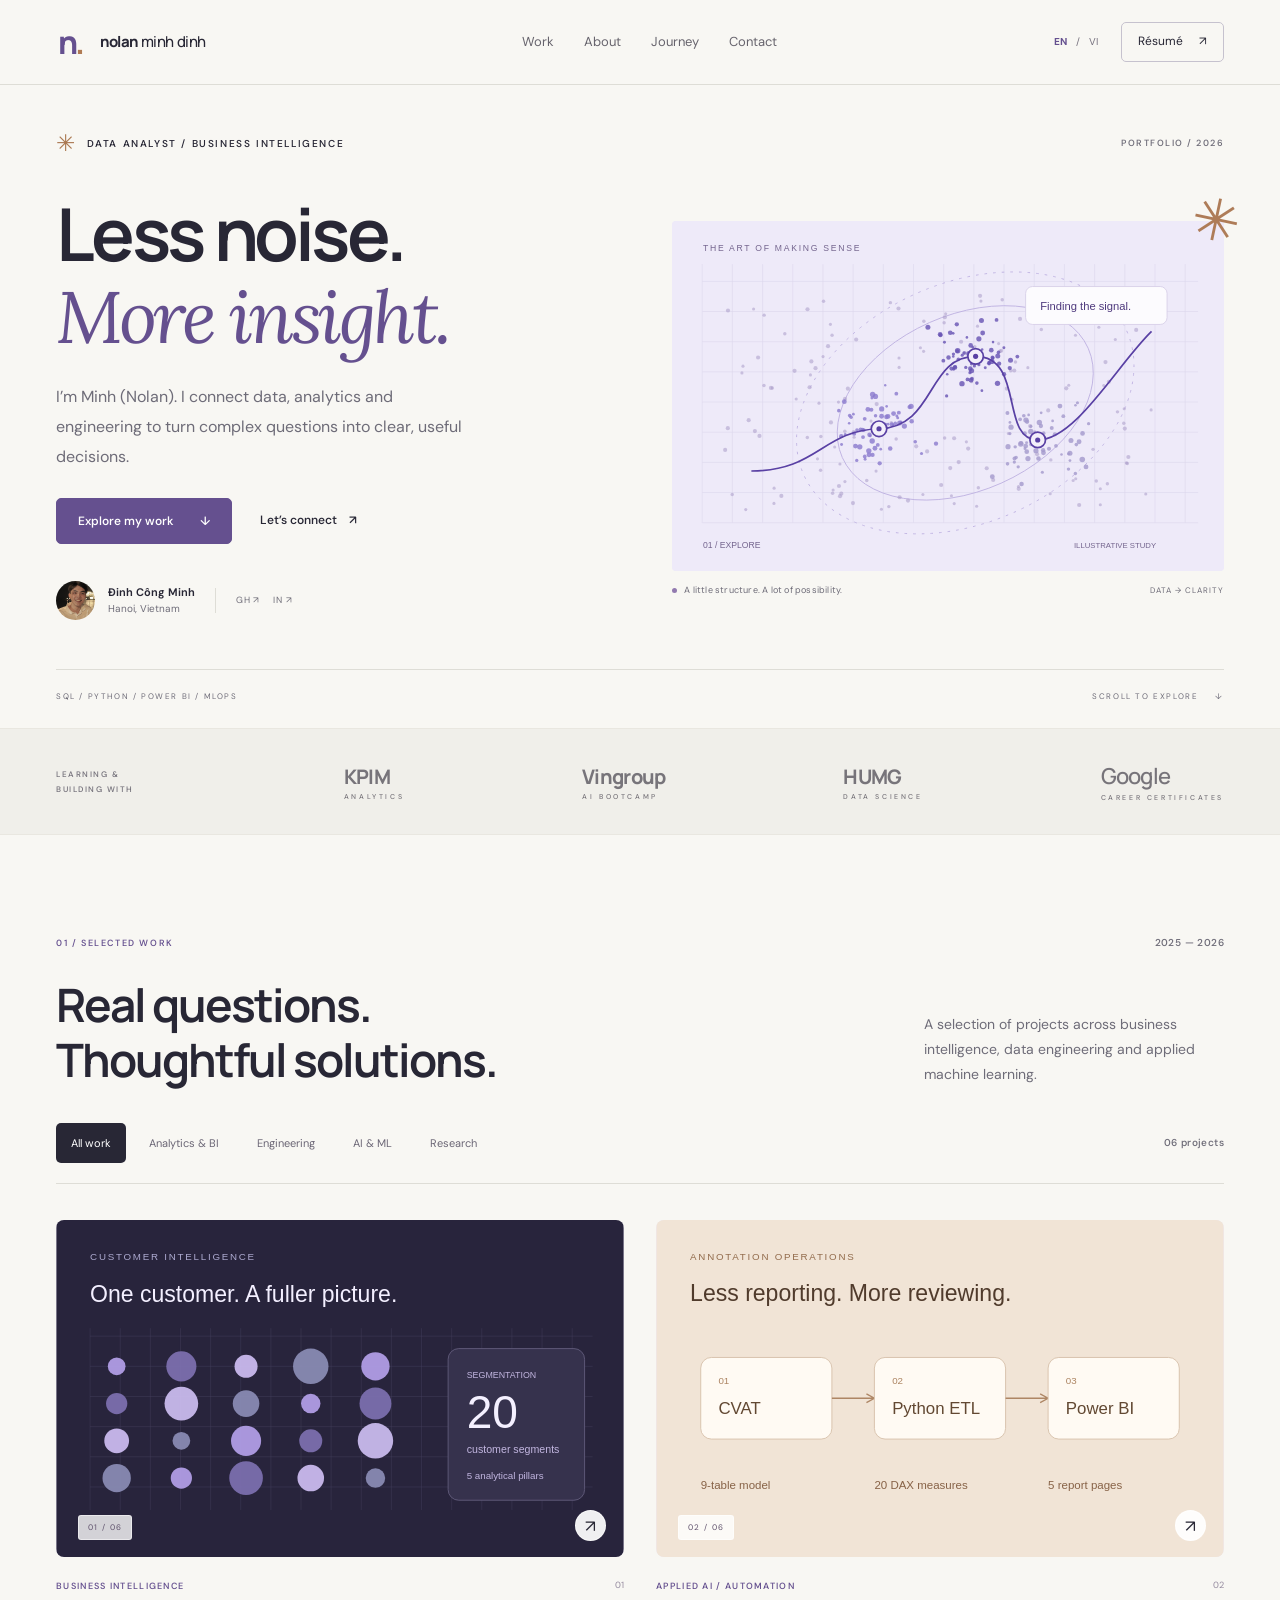
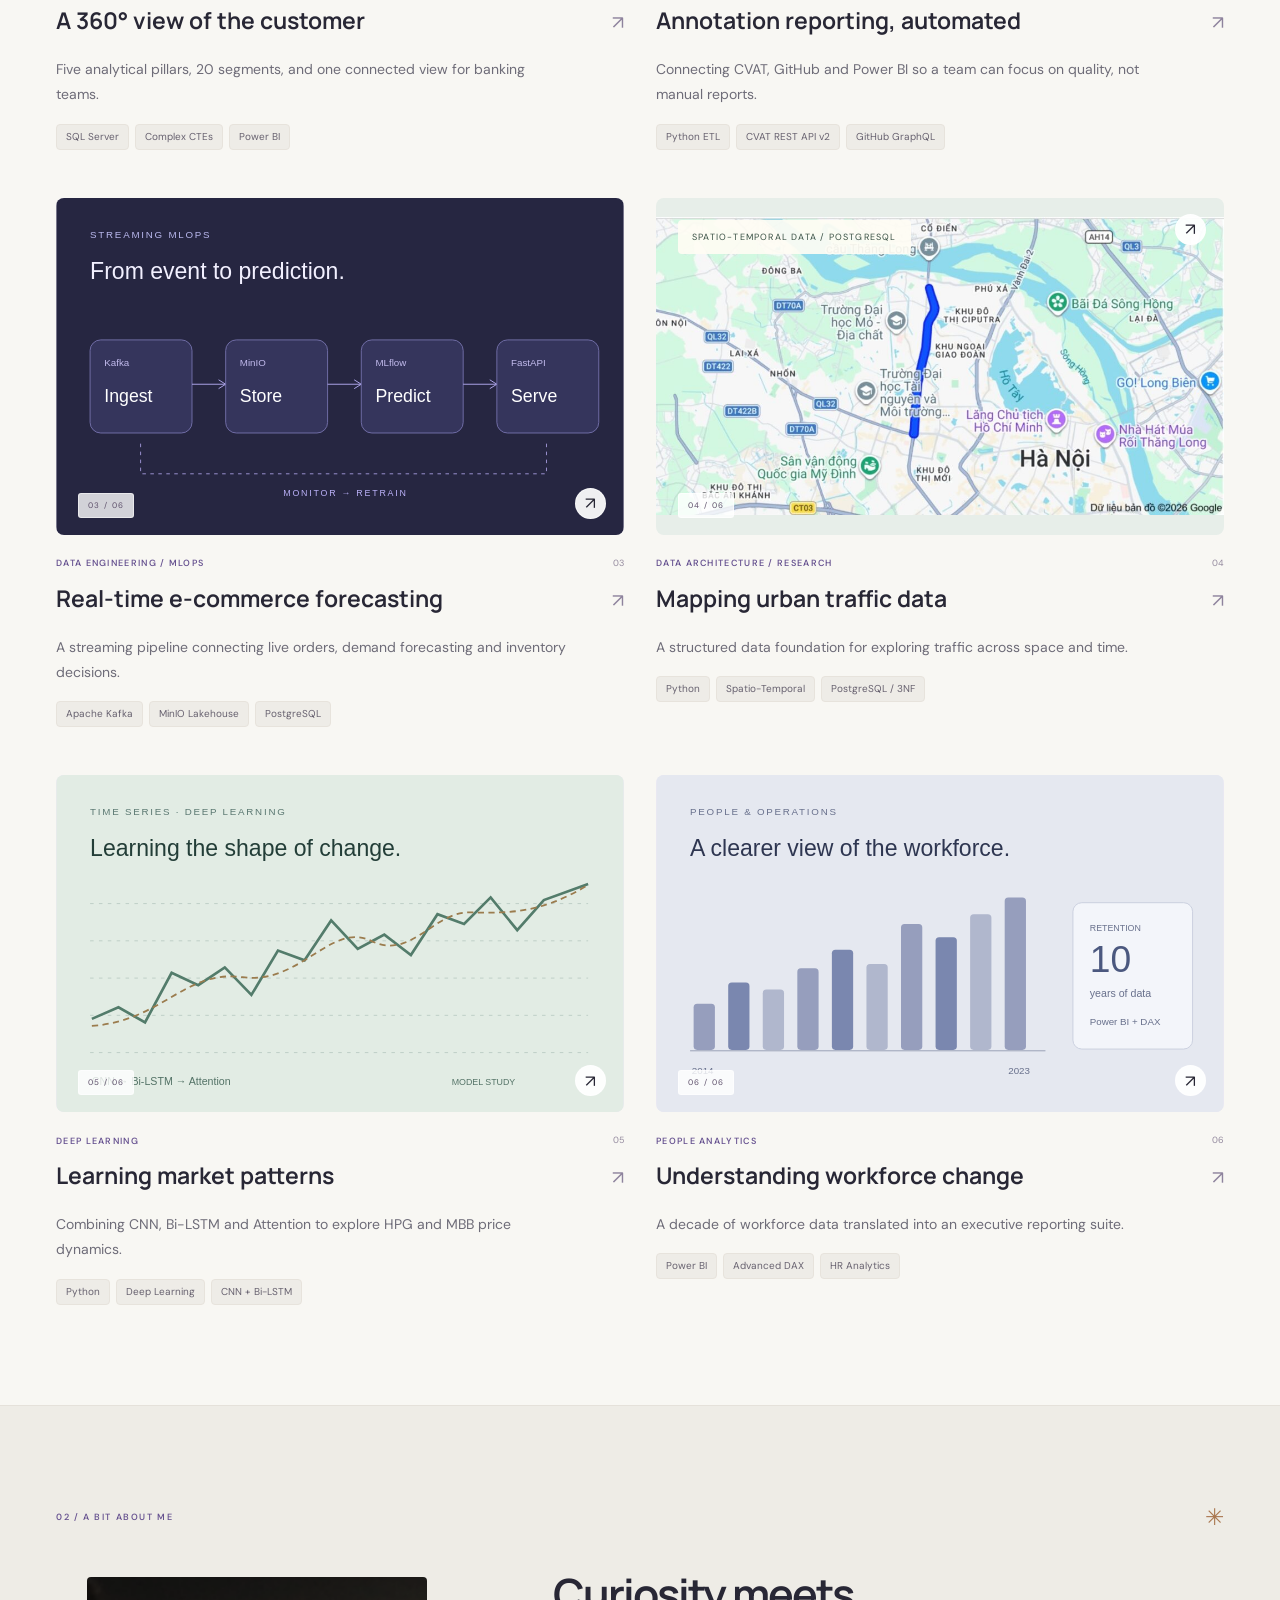
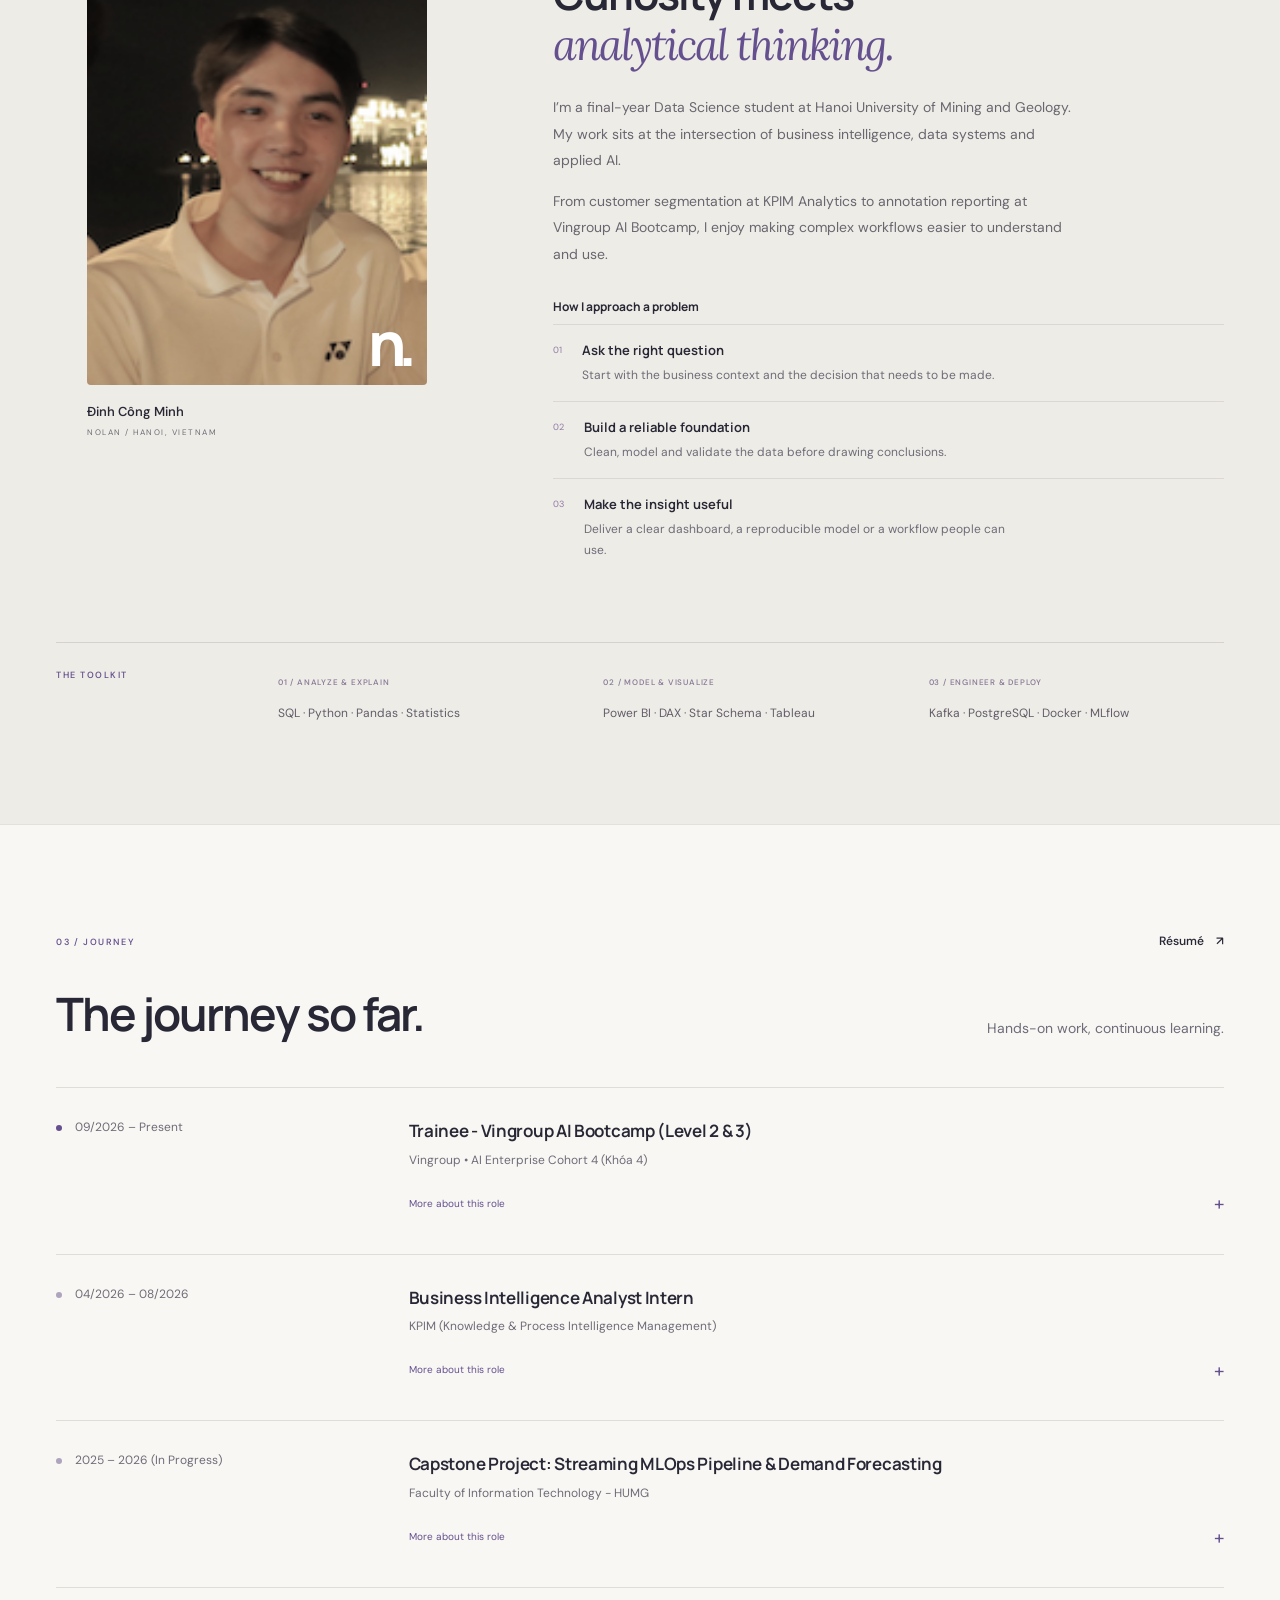
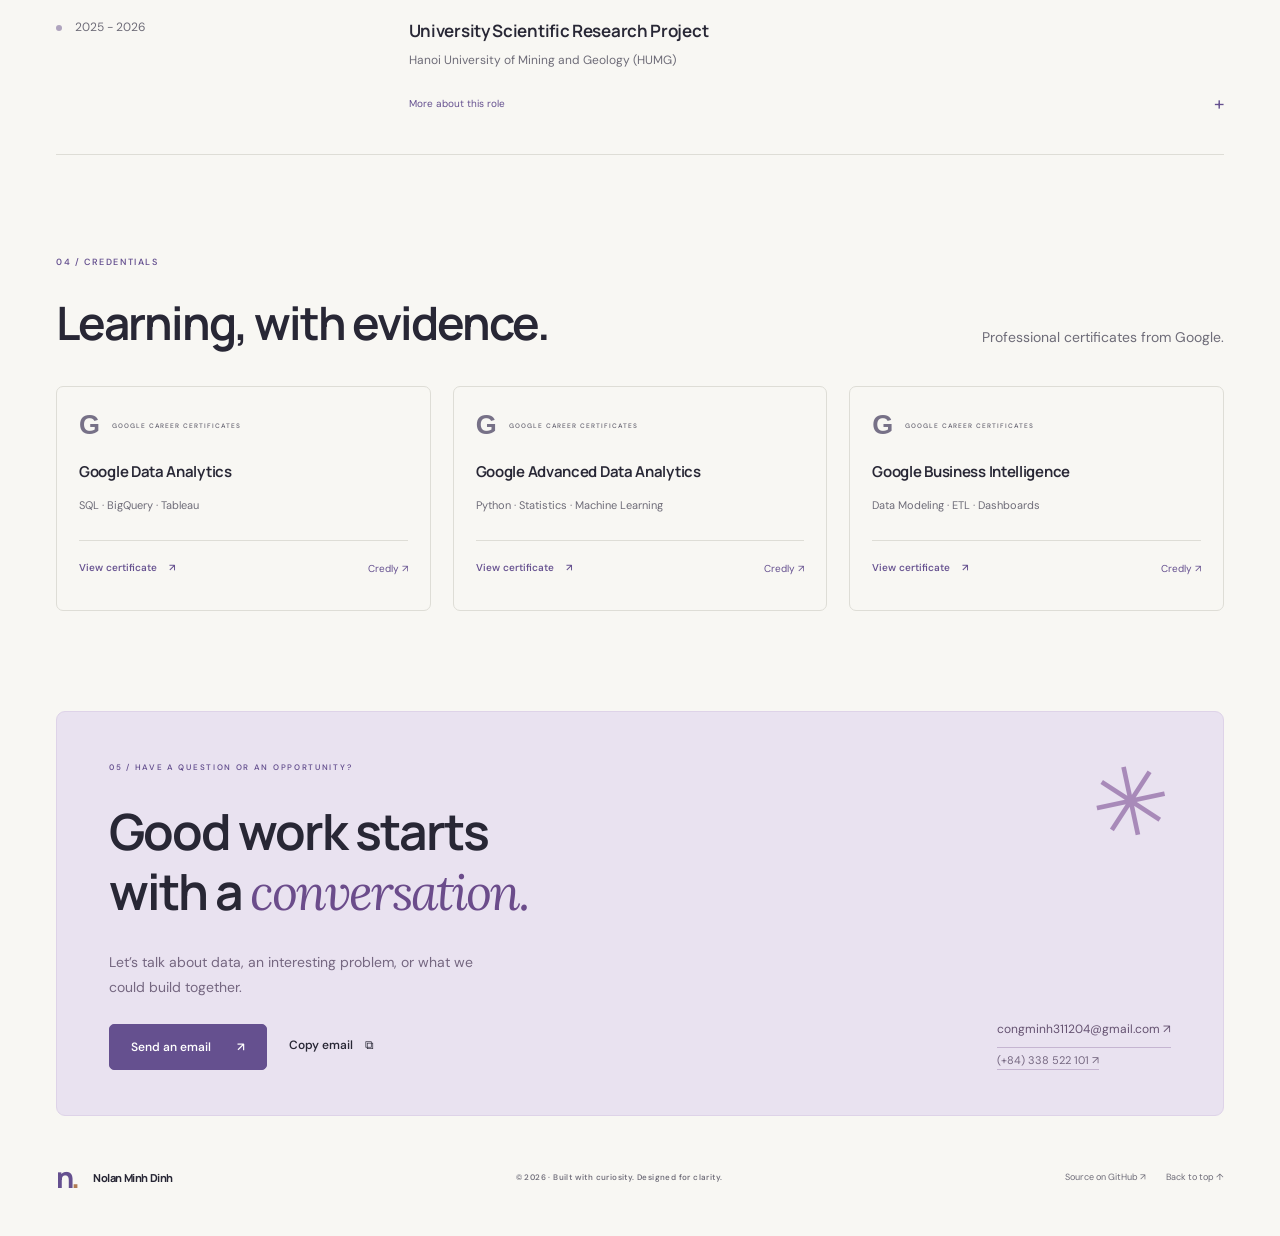
==== commit fbc89465: "Update urban traffic project cover with Hanoi map image" ====
--- a/index.html
+++ b/index.html
@@ -109,7 +109,7 @@
 <div class="tags"><span>Apache Kafka</span><span>MinIO Lakehouse</span><span>PostgreSQL</span>
 </div>
 </article>
-<article class="project-card" data-category="research" id="project-3"><button class="project-cover traffic" data-dialog="case-3" aria-label="Explore project: Mapping urban traffic data"><img src="images/map.png" alt="Mapping urban traffic data — Concept illustration" loading="lazy" width="640" height="380"><span class="cover-corner">04 / 06</span><span class="cover-open"><span aria-hidden="true">↗</span></span><span class="map-label">SPATIO-TEMPORAL DATA / POSTGRESQL</span></button>
+<article class="project-card" data-category="research" id="project-3"><button class="project-cover traffic" data-dialog="case-3" aria-label="Explore project: Mapping urban traffic data"><img src="images/urban-traffic-hanoi.jpg" alt="Map of Hanoi highlighting Pham Van Dong road" loading="lazy" width="1024" height="538"><span class="cover-corner">04 / 06</span><span class="cover-open"><span aria-hidden="true">↗</span></span><span class="map-label">SPATIO-TEMPORAL DATA / POSTGRESQL</span></button>
 <div class="project-meta"><span class="eyebrow">DATA ARCHITECTURE / RESEARCH</span><span class="project-number">04</span>
 </div>
 <h3><button data-dialog="case-3">Mapping urban traffic data <span aria-hidden="true">↗</span></button>
@@ -459,4 +459,4 @@
 </div><img src="images/cert_doc_google_bi.png" alt="Google Business Intelligence — Minh Dinh Cong" loading="lazy"/>
 </dialog>
 </body>
-</html>+</html>
--- a/portfolio-design.css
+++ b/portfolio-design.css
@@ -560,9 +560,15 @@
 .project-cover:hover .cover-open {
   transform:rotate(45deg)
 }
+.project-cover.traffic {
+  background:#e7eee9
+}
 .traffic img {
-  filter:saturate(.45);
-  opacity:.9
+  object-fit:contain
+}
+.traffic .cover-open {
+  top:16px;
+  bottom:auto
 }
 .map-label {
   position:absolute;
